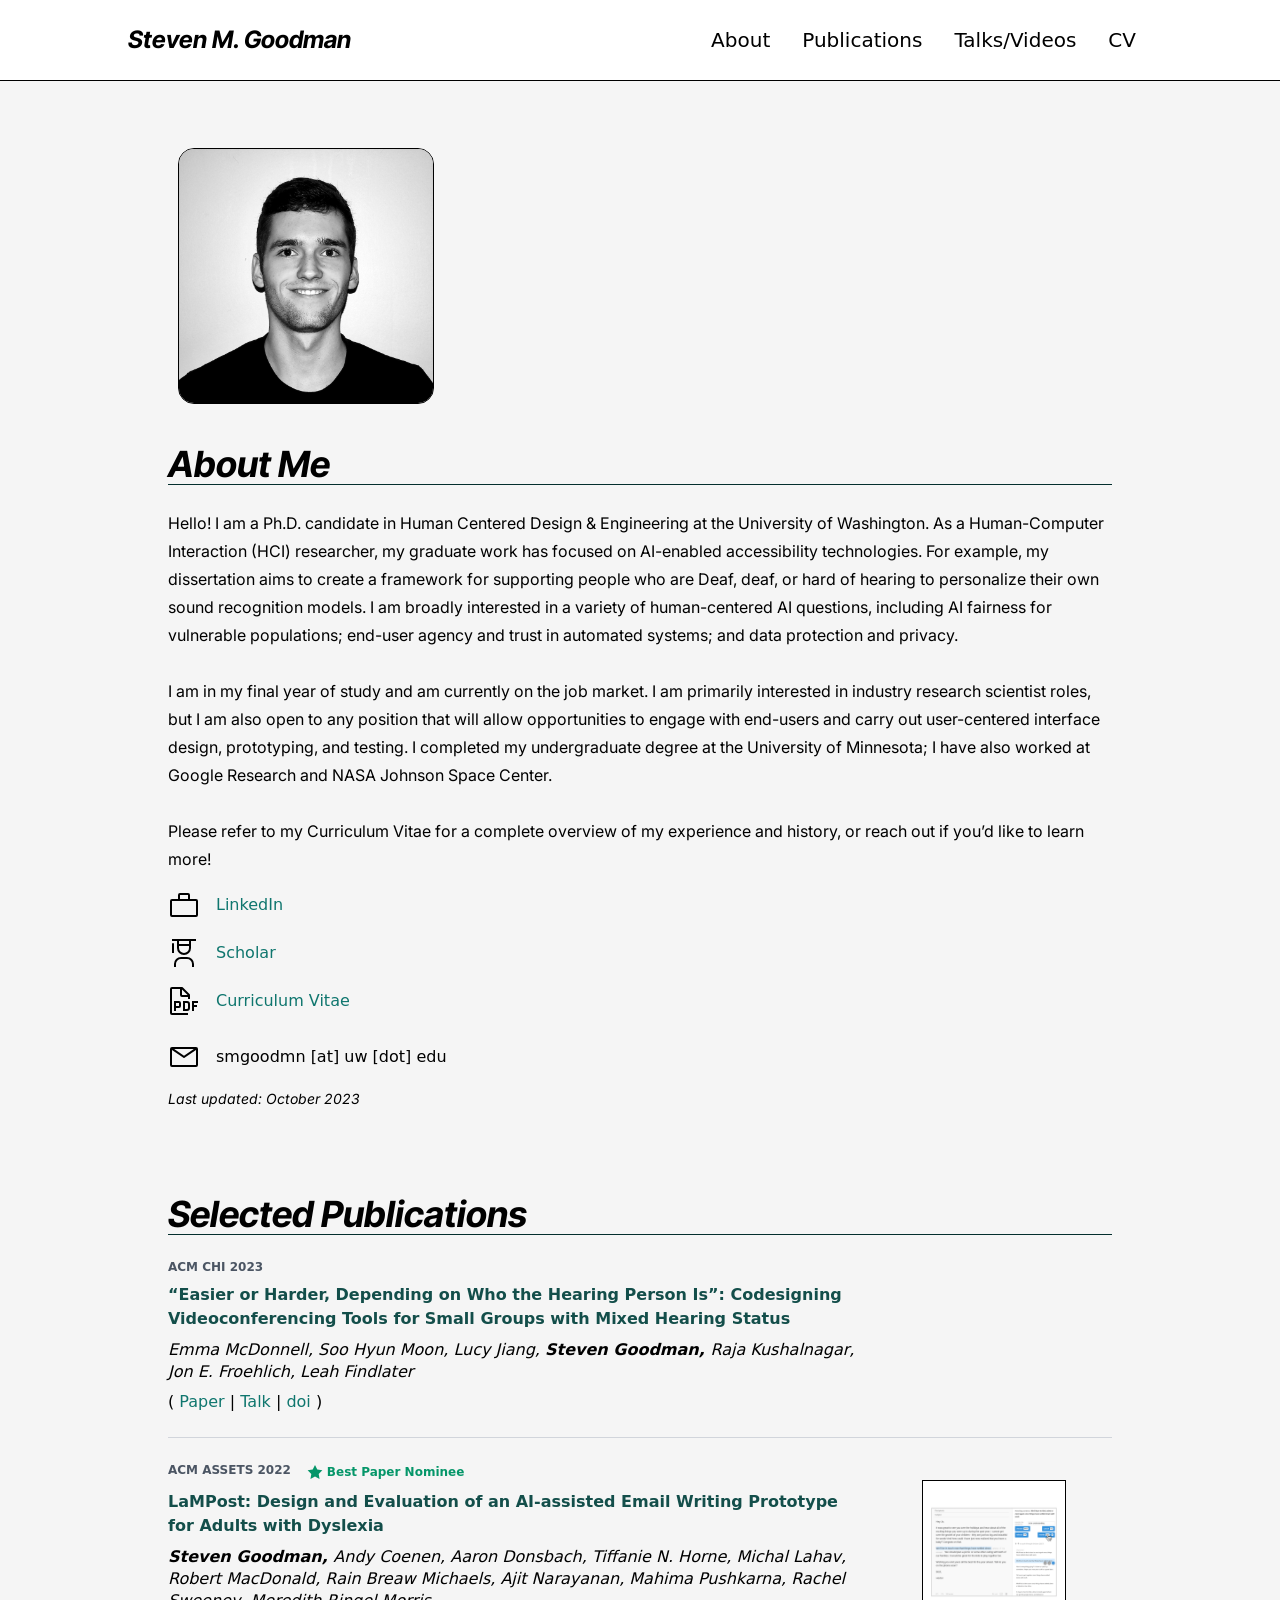
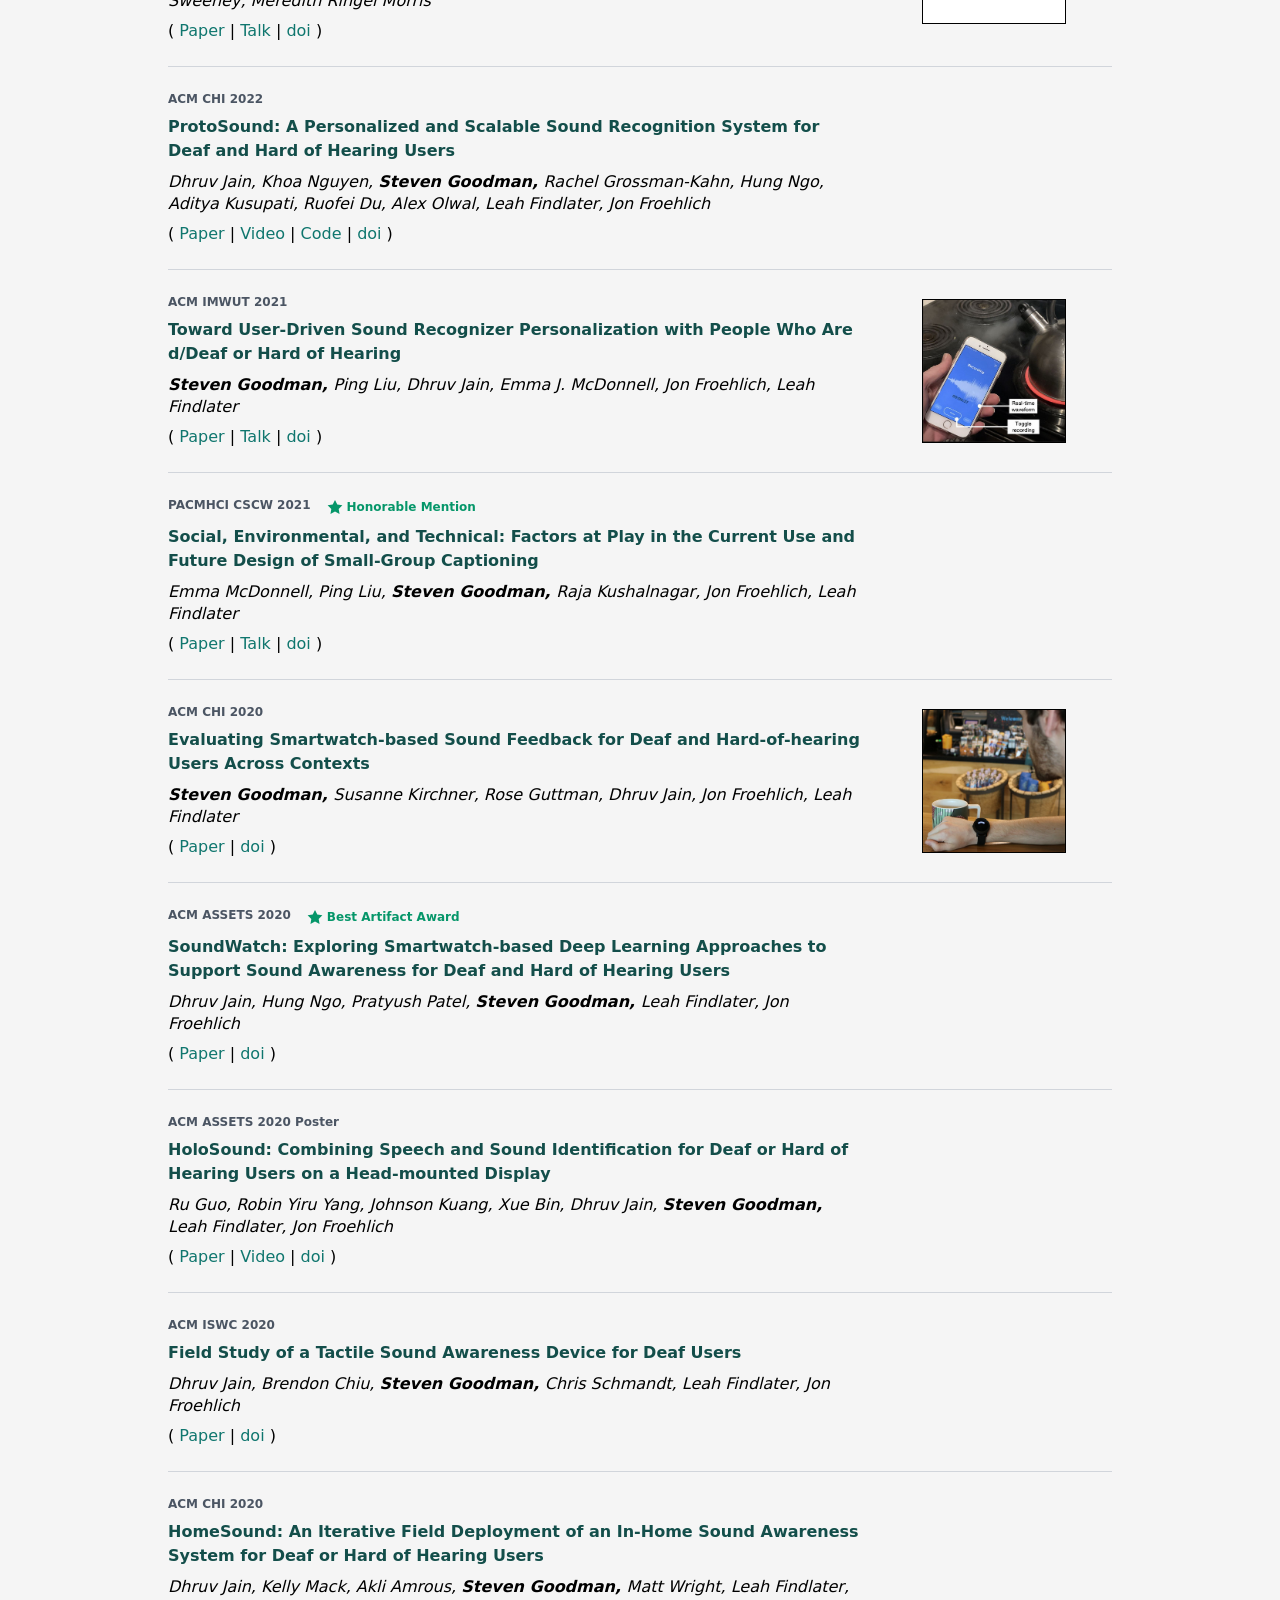
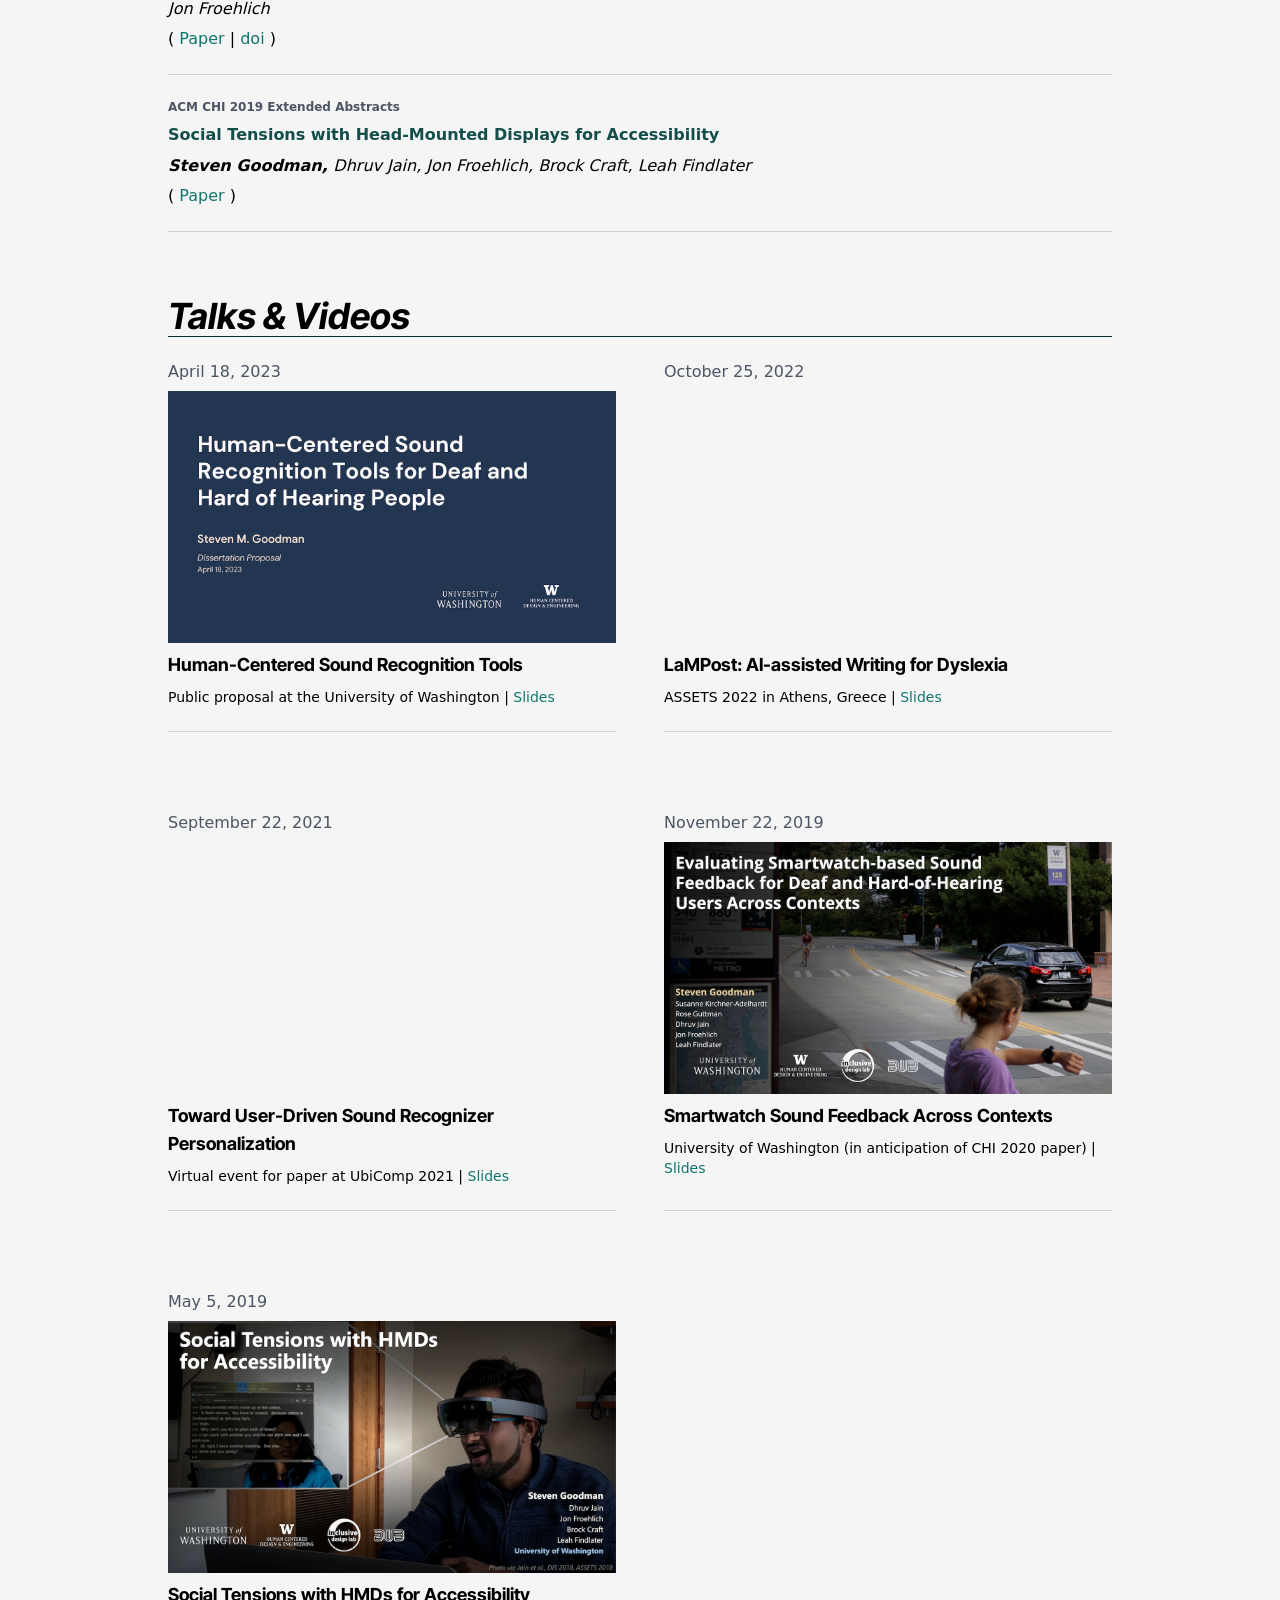
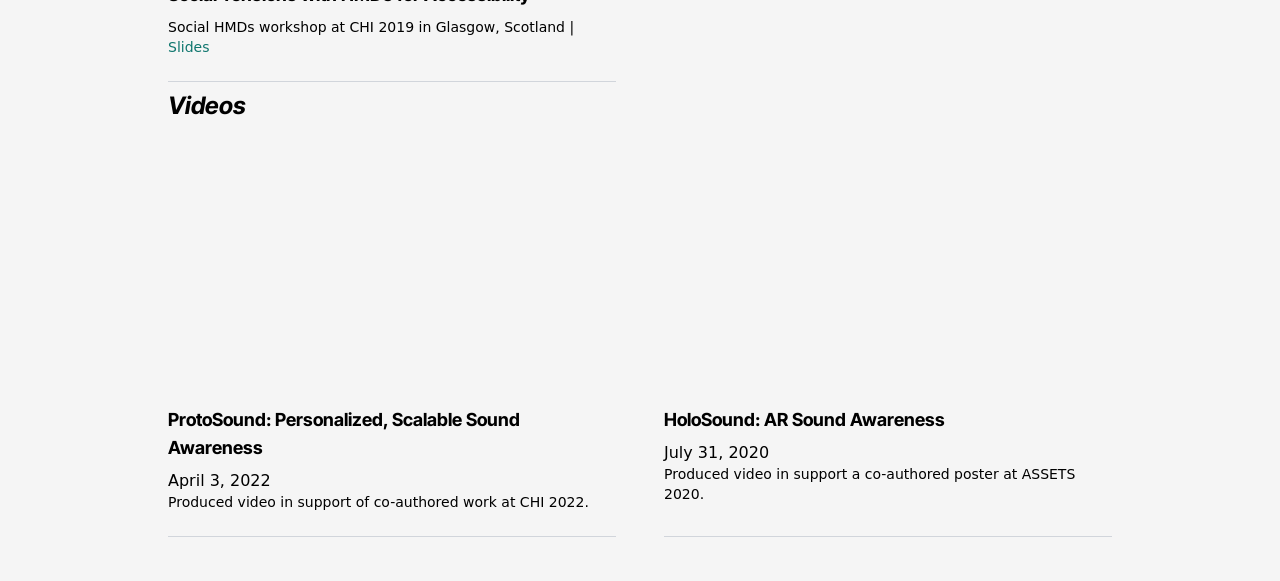
==== index.html @ eab94118 "0.0.2 commit" ====
<!doctype html>
<html lang="en">
  <head>
    <title>Steven M. Goodman</title>
    <meta charset="utf-8" />
    <link rel="preconnect" href="https://fonts.googleapis.com" />
    <link rel="preconnect" href="https://fonts.gstatic.com" crossorigin />
    <link
      href="https://fonts.googleapis.com/css2?family=Inter+Tight:ital,wght@0,100;0,200;0,300;0,400;0,600;1,700&family=Inter:wght@300&display=swap"
      rel="stylesheet"
    />
    <meta name="viewport" content="width=device-width" />
    
		<link href="./app/immutable/assets/0.4d28cd29.css" rel="stylesheet">
		<link href="./app/immutable/assets/2.76ee0662.css" rel="stylesheet">
		<link rel="modulepreload" href="./app/immutable/entry/start.6d16b9b7.js">
		<link rel="modulepreload" href="./app/immutable/chunks/scheduler.ba4dd0f0.js">
		<link rel="modulepreload" href="./app/immutable/chunks/singletons.657dc746.js">
		<link rel="modulepreload" href="./app/immutable/entry/app.3ace914f.js">
		<link rel="modulepreload" href="./app/immutable/chunks/index.539872ee.js">
		<link rel="modulepreload" href="./app/immutable/nodes/0.671c65fb.js">
		<link rel="modulepreload" href="./app/immutable/nodes/2.25f4b063.js">
  </head>
  <body data-sveltekit-preload-data="hover">
    <div style="display: contents">  <div class="_main-container"><header><nav class="bg-white fixed w-full z-20 top-0 left-0 border-b border-black"><ul class="navigation w-[90vw] max-w-5xl flex flex-wrap justify-between items-center relative mx-auto py-6"><a class="logo" href="#top" data-svelte-h="svelte-63tnej"><h1 class="font-bold text-2xl text-black">Steven M. Goodman</h1></a> <input type="checkbox" id="check"> <span class="menu flex [&>li]:px-4 [&>li>a]:text-center [&>li>a]:relative [&>li>a]:transition [&>li>a]:duration-200 [&>li>a]:ease-in-out [&>li>a]:font-medium svelte-14o8w2q"><li class="svelte-14o8w2q" data-svelte-h="svelte-1bl46fw"><a href="#about_header" class="svelte-14o8w2q">About</a></li> <li class="svelte-14o8w2q" data-svelte-h="svelte-1bw5nsu"><a href="#publications_header" class="svelte-14o8w2q">Publications</a></li> <li class="svelte-14o8w2q" data-svelte-h="svelte-s4ckv7"><a href="#talks_header" class="svelte-14o8w2q">Talks/Videos</a></li> <li class="svelte-14o8w2q" data-svelte-h="svelte-leiyyv"><a href="Steven-Goodman_CV.pdf" class="svelte-14o8w2q">CV</a></li> <label for="check" class="close-menu"><svg xmlns="http://www.w3.org/2000/svg" viewBox="0 0 32 32" fill="currentColor" preserveAspectRatio="xMidYMid meet" width="32" height="32" aria-hidden class="text-black"><path d="M17.4141 16L26 7.4141 24.5859 6 16 14.5859 7.4143 6 6 7.4141 14.5859 16 6 24.5859 7.4143 26 16 17.4141 24.5859 26 26 24.5859 17.4141 16z"></path></svg></label></span> <label for="check" class="open-menu"><div class="p-2"><svg xmlns="http://www.w3.org/2000/svg" viewBox="0 0 32 32" fill="currentColor" preserveAspectRatio="xMidYMid meet" width="32" height="32" aria-hidden><path d="M4 6H28V8H4zM4 24H28V26H4zM4 12H28V14H4zM4 18H28V20H4z"></path></svg></div></label></ul></nav></header> <main class="mx-auto" id="top"><section class="svelte-14o8w2q"><div class="max-w-xs px-2.5 lg:max-w-none" data-svelte-h="svelte-12zh2eu"><img src="images/SG_headshot.jpeg" loading="lazy" decoding="async" style="color: transparent;" alt="Steven Goodman, a white man with short brown hair and a slight beard is visible from the shoulders up standing in front of a solid white background and wearing a dark shirt. He is looking directly at the camera and smiling. The photo is in black and white." class="me_picture"></div> <h2 id="about_header" data-svelte-h="svelte-1e4d2as">About Me</h2> <div class="mt-6 space-y-7" data-svelte-h="svelte-1xyj6et"><p>Hello! I am a Ph.D. candidate in Human Centered Design &amp; Engineering at the University of
    Washington. As a Human-Computer Interaction (HCI) researcher, my graduate work has focused on
    AI-enabled accessibility technologies. For example, my dissertation aims to create a framework
    for supporting people who are Deaf, deaf, or hard of hearing to personalize their own sound
    recognition models. I am broadly interested in a variety of human-centered AI questions,
    including AI fairness for vulnerable populations; end-user agency and trust in automated
    systems; and data protection and privacy.</p> <p>I am in my final year of study and am currently on the job market. I am primarily interested in
    industry research scientist roles, but I am also open to any position that will allow
    opportunities to engage with end-users and carry out user-centered interface design,
    prototyping, and testing. I completed my undergraduate degree at the University of Minnesota; I
    have also worked at Google Research and NASA Johnson Space Center.</p> <p>Please refer to my Curriculum Vitae for a complete overview of my experience and history, or
    reach out if you’d like to learn more!</p></div> <div><div class="info_links svelte-14o8w2q"><span class="icon"><svg xmlns="http://www.w3.org/2000/svg" viewBox="0 0 32 32" fill="currentColor" preserveAspectRatio="xMidYMid meet" width="32" height="32" aria-hidden><path d="M28,10H22V6a2,2,0,0,0-2-2H12a2,2,0,0,0-2,2v4H4a2,2,0,0,0-2,2V26a2,2,0,0,0,2,2H28a2,2,0,0,0,2-2V12A2,2,0,0,0,28,10ZM12,6h8v4H12ZM4,26V12H28V26Z"></path></svg></span> <a href="https://www.linkedin.com/in/steven-m-goodman" class="svelte-14o8w2q" data-svelte-h="svelte-1gxp8ci">LinkedIn</a></div> <div class="info_links svelte-14o8w2q"><span class="icon"><svg xmlns="http://www.w3.org/2000/svg" viewBox="0 0 32 32" fill="currentColor" preserveAspectRatio="xMidYMid meet" width="32" height="32" aria-hidden><path d="M26 30H24V27a5.0059 5.0059 0 00-5-5H13a5.0059 5.0059 0 00-5 5v3H6V27a7.0082 7.0082 0 017-7h6a7.0082 7.0082 0 017 7zM5 6A1 1 0 004 7v9H6V7A1 1 0 005 6z"></path><path d="M4,2V4H9v7a7,7,0,0,0,14,0V4h5V2Zm7,2H21V7H11Zm5,12a5,5,0,0,1-5-5V9H21v2A5,5,0,0,1,16,16Z"></path></svg></span> <a href="https://scholar.google.com/citations?user=03HVZhQAAAAJ&amp;hl=en" class="svelte-14o8w2q" data-svelte-h="svelte-yzdeos">Scholar</a></div> <div class="info_links svelte-14o8w2q"><span class="icon"><svg xmlns="http://www.w3.org/2000/svg" viewBox="0 0 32 32" fill="currentColor" preserveAspectRatio="xMidYMid meet" width="32" height="32" aria-hidden><path d="M30 18L30 16 24 16 24 26 26 26 26 22 29 22 29 20 26 20 26 18 30 18zM19 26H15V16h4a3.0033 3.0033 0 013 3v4A3.0033 3.0033 0 0119 26zm-2-2h2a1.0011 1.0011 0 001-1V19a1.0011 1.0011 0 00-1-1H17zM11 16H6V26H8V23h3a2.0027 2.0027 0 002-2V18A2.0023 2.0023 0 0011 16zM8 21V18h3l.001 3z"></path><path d="M22,14V10a.9092.9092,0,0,0-.3-.7l-7-7A.9087.9087,0,0,0,14,2H4A2.0059,2.0059,0,0,0,2,4V28a2,2,0,0,0,2,2H20V28H4V4h8v6a2.0059,2.0059,0,0,0,2,2h6v2Zm-8-4V4.4L19.6,10Z"></path></svg></span> <a href="Steven-Goodman_CV.pdf" class="svelte-14o8w2q" data-svelte-h="svelte-1br5pfj">Curriculum Vitae</a></div> <div class="info_links svelte-14o8w2q" id="email_link"><span class="icon"><svg xmlns="http://www.w3.org/2000/svg" viewBox="0 0 32 32" fill="currentColor" preserveAspectRatio="xMidYMid meet" width="32" height="32" aria-hidden><path d="M28,6H4A2,2,0,0,0,2,8V24a2,2,0,0,0,2,2H28a2,2,0,0,0,2-2V8A2,2,0,0,0,28,6ZM25.8,8,16,14.78,6.2,8ZM4,24V8.91l11.43,7.91a1,1,0,0,0,1.14,0L28,8.91V24Z"></path></svg></span> smgoodmn [at] uw [dot] edu</div></div> <p class="text-xs md:text-sm pt-4"><i>Last updated: October 2023</i></p></section> <section class="svelte-14o8w2q"><h2 id="publications_header" data-svelte-h="svelte-ai5cix">Selected Publications</h2> <ul id="main_pubs_list" class="svelte-1v0ir44"><li class="svelte-1v0ir44"><div class="pub_item svelte-1v0ir44"><div class="my-auto"><div class="pub_venue_name svelte-1v0ir44">ACM CHI 2023 </div> <div><a href="papers/McDonnell_CHI2023_Easier-or-Harder.pdf"><div class="pub_title svelte-1v0ir44">“Easier or Harder, Depending on Who the Hearing Person Is”: Codesigning Videoconferencing Tools for Small Groups with Mixed Hearing Status</div></a> <div class="pub_author_list svelte-1v0ir44">Emma McDonnell, Soo Hyun Moon, Lucy Jiang, <strong>Steven Goodman, </strong>Raja Kushalnagar, Jon E. Froehlich, Leah Findlater</div> <div class="pub_links_container svelte-1v0ir44">(
              <a href="papers/McDonnell_CHI2023_Easier-or-Harder.pdf" class="svelte-1v0ir44">Paper</a> | <a href="https://youtu.be/pOpsIms3DTA" class="svelte-1v0ir44">Talk</a> | <a href="https://doi.org/10.1145/3544548.3580809" class="svelte-1v0ir44">doi</a>
              )</div> </div></div> <div class="pub_img_container svelte-1v0ir44"> </div></div> </li><li class="svelte-1v0ir44"><div class="pub_item svelte-1v0ir44"><div class="my-auto"><div class="pub_venue_name svelte-1v0ir44">ACM ASSETS 2022 <span class="pub_award svelte-1v0ir44"><svg xmlns="http://www.w3.org/2000/svg" viewBox="0 0 32 32" fill="currentColor" preserveAspectRatio="xMidYMid meet" width="20" height="20" aria-hidden class="pr-1"><path d="M16,2l-4.55,9.22L1.28,12.69l7.36,7.18L6.9,30,16,25.22,25.1,30,23.36,19.87l7.36-7.17L20.55,11.22Z"></path></svg>Best Paper Nominee</span></div> <div><a href="papers/Goodman_ASSETS2022_LaMPost.pdf"><div class="pub_title svelte-1v0ir44">LaMPost: Design and Evaluation of an AI-assisted Email Writing Prototype for Adults with Dyslexia</div></a> <div class="pub_author_list svelte-1v0ir44"><strong>Steven Goodman, </strong>Andy Coenen, Aaron Donsbach, Tiffanie N. Horne, Michal Lahav, Robert MacDonald, Rain Breaw Michaels, Ajit Narayanan, Mahima Pushkarna, Rachel Sweeney, Meredith Ringel Morris</div> <div class="pub_links_container svelte-1v0ir44">(
              <a href="papers/Goodman_ASSETS2022_LaMPost.pdf" class="svelte-1v0ir44">Paper</a> | <a href="https://youtu.be/1JYUCcRcRg8" class="svelte-1v0ir44">Talk</a> | <a href="https://doi.org/10.1145/3517428.3544819" class="svelte-1v0ir44">doi</a>
              )</div> </div></div> <div class="pub_img_container svelte-1v0ir44"><img class="pub_image svelte-1v0ir44" src="images/2022_LaMPost_square.png" alt="Part of Figure 5 in the paper, showing the user interface of an email composition tool and the 'Rewrite My Selection' feature described in this work. Copied here for decorative purposes."> </div></div> </li><li class="svelte-1v0ir44"><div class="pub_item svelte-1v0ir44"><div class="my-auto"><div class="pub_venue_name svelte-1v0ir44">ACM CHI 2022 </div> <div><a href="papers/Jain_CHI2022_Protosound.pdf"><div class="pub_title svelte-1v0ir44">ProtoSound: A Personalized and Scalable Sound Recognition System for Deaf and Hard of Hearing Users</div></a> <div class="pub_author_list svelte-1v0ir44">Dhruv Jain, Khoa Nguyen, <strong>Steven Goodman, </strong>Rachel Grossman-Kahn, Hung Ngo, Aditya Kusupati, Ruofei Du, Alex Olwal, Leah Findlater, Jon Froehlich</div> <div class="pub_links_container svelte-1v0ir44">(
              <a href="papers/Jain_CHI2022_Protosound.pdf" class="svelte-1v0ir44">Paper</a> | <a href="https://www.youtube.com/watch?v=bDE95hKiLqw" class="svelte-1v0ir44">Video</a> | <a href="https://github.com/makeabilitylab/ProtoSound" class="svelte-1v0ir44">Code</a> | <a href="https://doi.org/10.1145/3491102.3502020" class="svelte-1v0ir44">doi</a>
              )</div> </div></div> <div class="pub_img_container svelte-1v0ir44"> </div></div> </li><li class="svelte-1v0ir44"><div class="pub_item svelte-1v0ir44"><div class="my-auto"><div class="pub_venue_name svelte-1v0ir44">ACM IMWUT 2021 </div> <div><a href="papers/Goodman_IMWUT2021_TowardUserDriven.pdf"><div class="pub_title svelte-1v0ir44">Toward User-Driven Sound Recognizer Personalization with People Who Are d/Deaf or Hard of Hearing</div></a> <div class="pub_author_list svelte-1v0ir44"><strong>Steven Goodman, </strong>Ping Liu, Dhruv Jain, Emma J. McDonnell, Jon Froehlich, Leah Findlater</div> <div class="pub_links_container svelte-1v0ir44">(
              <a href="papers/Goodman_IMWUT2021_TowardUserDriven.pdf" class="svelte-1v0ir44">Paper</a> | <a href="https://www.youtube.com/watch?v=GWNzKHhOvGE" class="svelte-1v0ir44">Talk</a> | <a href="https://doi.org/10.1145/3463501" class="svelte-1v0ir44">doi</a>
              )</div> </div></div> <div class="pub_img_container svelte-1v0ir44"><img class="pub_image svelte-1v0ir44" src="images/2021_TMSR_square.jpg" alt="Image from Figure 2 of the paper, showing a participant recording a kettle boiling sound on a smartphone recording app. Copied here for decorative purposes."> </div></div> </li><li class="svelte-1v0ir44"><div class="pub_item svelte-1v0ir44"><div class="my-auto"><div class="pub_venue_name svelte-1v0ir44">PACMHCI CSCW 2021 <span class="pub_award svelte-1v0ir44"><svg xmlns="http://www.w3.org/2000/svg" viewBox="0 0 32 32" fill="currentColor" preserveAspectRatio="xMidYMid meet" width="20" height="20" aria-hidden class="pr-1"><path d="M16,2l-4.55,9.22L1.28,12.69l7.36,7.18L6.9,30,16,25.22,25.1,30,23.36,19.87l7.36-7.17L20.55,11.22Z"></path></svg>Honorable Mention</span></div> <div><a href="papers/McDonnell_CSCWPACMHCI2021_SocialEnvironmentalTechnical.pdf"><div class="pub_title svelte-1v0ir44">Social, Environmental, and Technical: Factors at Play in the Current Use and Future Design of Small-Group Captioning</div></a> <div class="pub_author_list svelte-1v0ir44">Emma McDonnell, Ping Liu, <strong>Steven Goodman, </strong>Raja Kushalnagar, Jon Froehlich, Leah Findlater</div> <div class="pub_links_container svelte-1v0ir44">(
              <a href="papers/McDonnell_CSCWPACMHCI2021_SocialEnvironmentalTechnical.pdf" class="svelte-1v0ir44">Paper</a> | <a href="https://youtu.be/1TC8sfPQxxQ" class="svelte-1v0ir44">Talk</a> | <a href="https://doi.org/10.1145/3479578" class="svelte-1v0ir44">doi</a>
              )</div> </div></div> <div class="pub_img_container svelte-1v0ir44"> </div></div> </li><li class="svelte-1v0ir44"><div class="pub_item svelte-1v0ir44"><div class="my-auto"><div class="pub_venue_name svelte-1v0ir44">ACM CHI 2020 </div> <div><a href="papers/Goodman_CHI2020_EvaluatingSmartwatchAcrossContexts.pdf"><div class="pub_title svelte-1v0ir44">Evaluating Smartwatch-based Sound Feedback for Deaf and Hard-of-hearing Users Across Contexts</div></a> <div class="pub_author_list svelte-1v0ir44"><strong>Steven Goodman, </strong>Susanne Kirchner, Rose Guttman, Dhruv Jain, Jon Froehlich, Leah Findlater</div> <div class="pub_links_container svelte-1v0ir44">(
              <a href="papers/Goodman_CHI2020_EvaluatingSmartwatchAcrossContexts.pdf" class="svelte-1v0ir44">Paper</a> | <a href="https://doi.org/10.1145/3313831.3376406" class="svelte-1v0ir44">doi</a>
              )</div> </div></div> <div class="pub_img_container svelte-1v0ir44"><img class="pub_image svelte-1v0ir44" src="images/2020_Smartwatches_square.jpg" alt="A person sitting in a coffee shop looking at a smartwatch, which displays the direction of a sound occurring in their vicinity. Copied here for decorative purposes."> </div></div> </li><li class="svelte-1v0ir44"><div class="pub_item svelte-1v0ir44"><div class="my-auto"><div class="pub_venue_name svelte-1v0ir44">ACM ASSETS 2020 <span class="pub_award svelte-1v0ir44"><svg xmlns="http://www.w3.org/2000/svg" viewBox="0 0 32 32" fill="currentColor" preserveAspectRatio="xMidYMid meet" width="20" height="20" aria-hidden class="pr-1"><path d="M16,2l-4.55,9.22L1.28,12.69l7.36,7.18L6.9,30,16,25.22,25.1,30,23.36,19.87l7.36-7.17L20.55,11.22Z"></path></svg>Best Artifact Award</span></div> <div><a href="papers/Jain_ASSETS2020_Soundwatch.pdf"><div class="pub_title svelte-1v0ir44">SoundWatch: Exploring Smartwatch-based Deep Learning Approaches to Support Sound Awareness for Deaf and Hard of Hearing Users</div></a> <div class="pub_author_list svelte-1v0ir44">Dhruv Jain, Hung Ngo, Pratyush Patel, <strong>Steven Goodman, </strong>Leah Findlater, Jon Froehlich</div> <div class="pub_links_container svelte-1v0ir44">(
              <a href="papers/Jain_ASSETS2020_Soundwatch.pdf" class="svelte-1v0ir44">Paper</a> | <a href="https://doi.org/10.1145/3373625.3416991" class="svelte-1v0ir44">doi</a>
              )</div> </div></div> <div class="pub_img_container svelte-1v0ir44"> </div></div> </li><li class="svelte-1v0ir44"><div class="pub_item svelte-1v0ir44"><div class="my-auto"><div class="pub_venue_name svelte-1v0ir44">ACM ASSETS 2020 Poster </div> <div><a href="papers/Guo_POSTERASSETS2020_Holosound.pdf"><div class="pub_title svelte-1v0ir44">HoloSound: Combining Speech and Sound Identification for Deaf or Hard of Hearing Users on a Head-mounted Display</div></a> <div class="pub_author_list svelte-1v0ir44">Ru Guo, Robin Yiru Yang, Johnson Kuang, Xue Bin, Dhruv Jain, <strong>Steven Goodman, </strong>Leah Findlater, Jon Froehlich</div> <div class="pub_links_container svelte-1v0ir44">(
              <a href="papers/Guo_POSTERASSETS2020_Holosound.pdf" class="svelte-1v0ir44">Paper</a> | <a href="https://www.youtube.com/watch?v=-F9yL-XM02o" class="svelte-1v0ir44">Video</a> | <a href="https://doi.org/10.1145/3373625.3418031" class="svelte-1v0ir44">doi</a>
              )</div> </div></div> <div class="pub_img_container svelte-1v0ir44"> </div></div> </li><li class="svelte-1v0ir44"><div class="pub_item svelte-1v0ir44"><div class="my-auto"><div class="pub_venue_name svelte-1v0ir44">ACM ISWC 2020 </div> <div><a href="papers/Jain_ISWC2020_FieldStudyOfATactile.pdf"><div class="pub_title svelte-1v0ir44">Field Study of a Tactile Sound Awareness Device for Deaf Users</div></a> <div class="pub_author_list svelte-1v0ir44">Dhruv Jain, Brendon Chiu, <strong>Steven Goodman, </strong>Chris Schmandt, Leah Findlater, Jon Froehlich</div> <div class="pub_links_container svelte-1v0ir44">(
              <a href="papers/Jain_ISWC2020_FieldStudyOfATactile.pdf" class="svelte-1v0ir44">Paper</a> | <a href="https://doi.org/10.1145/3410531.3414291" class="svelte-1v0ir44">doi</a>
              )</div> </div></div> <div class="pub_img_container svelte-1v0ir44"> </div></div> </li><li class="svelte-1v0ir44"><div class="pub_item svelte-1v0ir44"><div class="my-auto"><div class="pub_venue_name svelte-1v0ir44">ACM CHI 2020 </div> <div><a href="papers/Jain_CHI2020_Homesound.pdf"><div class="pub_title svelte-1v0ir44">HomeSound: An Iterative Field Deployment of an In-Home Sound Awareness System for Deaf or Hard of Hearing Users</div></a> <div class="pub_author_list svelte-1v0ir44">Dhruv Jain, Kelly Mack, Akli Amrous, <strong>Steven Goodman, </strong>Matt Wright, Leah Findlater, Jon Froehlich</div> <div class="pub_links_container svelte-1v0ir44">(
              <a href="papers/Jain_CHI2020_Homesound.pdf" class="svelte-1v0ir44">Paper</a> | <a href="https://doi.org/10.1145/3313831.3376758" class="svelte-1v0ir44">doi</a>
              )</div> </div></div> <div class="pub_img_container svelte-1v0ir44"> </div></div> </li><li class="svelte-1v0ir44"><div class="pub_item svelte-1v0ir44"><div class="my-auto"><div class="pub_venue_name svelte-1v0ir44">ACM CHI 2019 Extended Abstracts </div> <div><a href="papers/Goodman_CHI2019EA_SocialHMD.pdf"><div class="pub_title svelte-1v0ir44">Social Tensions with Head-Mounted Displays for Accessibility</div></a> <div class="pub_author_list svelte-1v0ir44"><strong>Steven Goodman, </strong>Dhruv Jain, Jon Froehlich, Brock Craft, Leah Findlater</div> <div class="pub_links_container svelte-1v0ir44">(
              <a href="papers/Goodman_CHI2019EA_SocialHMD.pdf" class="svelte-1v0ir44">Paper</a>
              )</div> </div></div> <div class="pub_img_container svelte-1v0ir44"> </div></div> </li> </ul></section> <section class="svelte-14o8w2q"><h2 id="talks_header" data-svelte-h="svelte-dq7294">Talks &amp; Videos</h2> <ul id="talks_list" class="svelte-jcq3mh"><li class="svelte-jcq3mh"><div class="talk_date svelte-jcq3mh">April 18, 2023</div> <div><a href="slides/UW-2023_Dissertation-Proposal_slides.pdf"><img src="images/UW2023_Proposal_slide-preview.png" alt="First slide of the talk with white text on a blue background. The title reads: Human-Centered Sound Recognition Tools for Deaf and Hard of Hearing People."> </a></div> <h4 class="svelte-jcq3mh">Human-Centered Sound Recognition Tools</h4> <div class="talk_note svelte-jcq3mh">Public proposal at the University of Washington  | <a href="slides/UW-2023_Dissertation-Proposal_slides.pdf">Slides</a></div> </li><li class="svelte-jcq3mh"><div class="talk_date svelte-jcq3mh">October 25, 2022</div> <div><div class="aspect-w-16 aspect-h-9"><iframe title="Youtube video for LaMPost: AI-assisted Writing for Dyslexia" src="https://www.youtube.com/embed/1JYUCcRcRg8?rel=0&amp;cc_load_policy=1&amp;iv_load_policy=3&amp;color=white" frameborder="0" allow="accelerometer; autoplay; clipboard-write; encrypted-media; gyroscope; picture-in-picture" allowfullscreen></iframe> </div></div> <h4 class="svelte-jcq3mh">LaMPost: AI-assisted Writing for Dyslexia</h4> <div class="talk_note svelte-jcq3mh">ASSETS 2022 in Athens, Greece  | <a href="slides/ASSETS-2022_LaMPost_slides.pdf">Slides</a></div> </li><li class="svelte-jcq3mh"><div class="talk_date svelte-jcq3mh">September 22, 2021</div> <div><div class="aspect-w-16 aspect-h-9"><iframe title="Youtube video for Toward User-Driven Sound Recognizer Personalization" src="https://www.youtube.com/embed/v5qvlZD6aKE?rel=0&amp;cc_load_policy=1&amp;iv_load_policy=3&amp;color=white" frameborder="0" allow="accelerometer; autoplay; clipboard-write; encrypted-media; gyroscope; picture-in-picture" allowfullscreen></iframe> </div></div> <h4 class="svelte-jcq3mh">Toward User-Driven Sound Recognizer Personalization</h4> <div class="talk_note svelte-jcq3mh">Virtual event for paper at UbiComp 2021  | <a href="slides/IMWUT-2021_TMSR_slides.pdf">Slides</a></div> </li><li class="svelte-jcq3mh"><div class="talk_date svelte-jcq3mh">November 22, 2019</div> <div><a href="slides/CHI-2020_Smartwatches_slides.pdf"><img src="images/CHI2020_Smartwatches_slide-preview.png" alt="First slide of the talk with an image of an individual standing at a crosswalk and looking at a smartwatch on their wrist. In the background, a car drives past while a bicyclist approaches. The title reads: Evaluating Smartwatch-based Sound Feedback for Deaf and Hard-of-Hearing Users Across Contexts."> </a></div> <h4 class="svelte-jcq3mh">Smartwatch Sound Feedback Across Contexts</h4> <div class="talk_note svelte-jcq3mh">University of Washington (in anticipation of CHI 2020 paper)  | <a href="slides/CHI-2020_Smartwatches_slides.pdf">Slides</a></div> </li><li class="svelte-jcq3mh"><div class="talk_date svelte-jcq3mh">May 5, 2019</div> <div><a href="slides/CHI-SHMD-2019_SocialHMD_slides.pdf"><img src="images/CHI2019EA_SocialHMD_slide-preview.png" alt="First slide of the talk with an image of a two individuals talking. One is wearing a head-mounted display that is projecting simulated captions beneath the other person. The title reads: Social Tensions with HMDs for Accessibility."> </a></div> <h4 class="svelte-jcq3mh">Social Tensions with HMDs for Accessibility</h4> <div class="talk_note svelte-jcq3mh">Social HMDs workshop at CHI 2019 in Glasgow, Scotland  | <a href="slides/CHI-SHMD-2019_SocialHMD_slides.pdf">Slides</a></div> </li></ul> <h3 data-svelte-h="svelte-151j2ls">Videos</h3> <ul id="videos_list" class="svelte-jcq3mh"><li class="svelte-jcq3mh"><div class="aspect-w-16 aspect-h-9"><iframe title="Youtube video for ProtoSound: Personalized, Scalable Sound Awareness" src="https://www.youtube.com/embed/bDE95hKiLqw?rel=0&amp;cc_load_policy=1&amp;iv_load_policy=3&amp;color=white" frameborder="0" allow="accelerometer; autoplay; clipboard-write; encrypted-media; gyroscope; picture-in-picture" allowfullscreen></iframe></div> <h4 class="svelte-jcq3mh">ProtoSound: Personalized, Scalable Sound Awareness</h4> <div>April 3, 2022</div> <div class="video_note svelte-jcq3mh">Produced video in support of co-authored work at CHI 2022.</div> </li><li class="svelte-jcq3mh"><div class="aspect-w-16 aspect-h-9"><iframe title="Youtube video for HoloSound: AR Sound Awareness" src="https://www.youtube.com/embed/-F9yL-XM02o?rel=0&amp;cc_load_policy=1&amp;iv_load_policy=3&amp;color=white" frameborder="0" allow="accelerometer; autoplay; clipboard-write; encrypted-media; gyroscope; picture-in-picture" allowfullscreen></iframe></div> <h4 class="svelte-jcq3mh">HoloSound: AR Sound Awareness</h4> <div>July 31, 2020</div> <div class="video_note svelte-jcq3mh">Produced video in support a co-authored poster at ASSETS 2020.</div> </li> </ul></section></main> <footer data-svelte-h="svelte-dfhj06"><div class="foot_div"></div></footer> </div> 
			
			<script>
				{
					__sveltekit_18n7uuo = {
						base: new URL(".", location).pathname.slice(0, -1),
						env: {}
					};

					const element = document.currentScript.parentElement;

					const data = [null,null];

					Promise.all([
						import("./app/immutable/entry/start.6d16b9b7.js"),
						import("./app/immutable/entry/app.3ace914f.js")
					]).then(([kit, app]) => {
						kit.start(app, element, {
							node_ids: [0, 2],
							data,
							form: null,
							error: null
						});
					});
				}
			</script>
		</div>
  </body>
</html>
---- app/immutable/assets/0.4d28cd29.css ----
*,:before,:after{box-sizing:border-box;border-width:0;border-style:solid;border-color:#e5e7eb}:before,:after{--tw-content: ""}html{line-height:1.5;-webkit-text-size-adjust:100%;-moz-tab-size:4;-o-tab-size:4;tab-size:4;font-family:ui-sans-serif,system-ui,-apple-system,BlinkMacSystemFont,Segoe UI,Roboto,Helvetica Neue,Arial,Noto Sans,sans-serif,"Apple Color Emoji","Segoe UI Emoji",Segoe UI Symbol,"Noto Color Emoji";font-feature-settings:normal;font-variation-settings:normal}body{margin:0;line-height:inherit}hr{height:0;color:inherit;border-top-width:1px}abbr:where([title]){-webkit-text-decoration:underline dotted;text-decoration:underline dotted}h1,h2,h3,h4,h5,h6{font-size:inherit;font-weight:inherit}a{color:inherit;text-decoration:inherit}b,strong{font-weight:bolder}code,kbd,samp,pre{font-family:ui-monospace,SFMono-Regular,Menlo,Monaco,Consolas,Liberation Mono,Courier New,monospace;font-size:1em}small{font-size:80%}sub,sup{font-size:75%;line-height:0;position:relative;vertical-align:baseline}sub{bottom:-.25em}sup{top:-.5em}table{text-indent:0;border-color:inherit;border-collapse:collapse}button,input,optgroup,select,textarea{font-family:inherit;font-feature-settings:inherit;font-variation-settings:inherit;font-size:100%;font-weight:inherit;line-height:inherit;color:inherit;margin:0;padding:0}button,select{text-transform:none}button,[type=button],[type=reset],[type=submit]{-webkit-appearance:button;background-color:transparent;background-image:none}:-moz-focusring{outline:auto}:-moz-ui-invalid{box-shadow:none}progress{vertical-align:baseline}::-webkit-inner-spin-button,::-webkit-outer-spin-button{height:auto}[type=search]{-webkit-appearance:textfield;outline-offset:-2px}::-webkit-search-decoration{-webkit-appearance:none}::-webkit-file-upload-button{-webkit-appearance:button;font:inherit}summary{display:list-item}blockquote,dl,dd,h1,h2,h3,h4,h5,h6,hr,figure,p,pre{margin:0}fieldset{margin:0;padding:0}legend{padding:0}ol,ul,menu{list-style:none;margin:0;padding:0}dialog{padding:0}textarea{resize:vertical}input::-moz-placeholder,textarea::-moz-placeholder{opacity:1;color:#9ca3af}input::placeholder,textarea::placeholder{opacity:1;color:#9ca3af}button,[role=button]{cursor:pointer}:disabled{cursor:default}img,svg,video,canvas,audio,iframe,embed,object{display:block;vertical-align:middle}img,video{max-width:100%;height:auto}[hidden]{display:none}*,:before,:after{--tw-border-spacing-x: 0;--tw-border-spacing-y: 0;--tw-translate-x: 0;--tw-translate-y: 0;--tw-rotate: 0;--tw-skew-x: 0;--tw-skew-y: 0;--tw-scale-x: 1;--tw-scale-y: 1;--tw-pan-x: ;--tw-pan-y: ;--tw-pinch-zoom: ;--tw-scroll-snap-strictness: proximity;--tw-gradient-from-position: ;--tw-gradient-via-position: ;--tw-gradient-to-position: ;--tw-ordinal: ;--tw-slashed-zero: ;--tw-numeric-figure: ;--tw-numeric-spacing: ;--tw-numeric-fraction: ;--tw-ring-inset: ;--tw-ring-offset-width: 0px;--tw-ring-offset-color: #fff;--tw-ring-color: rgb(59 130 246 / .5);--tw-ring-offset-shadow: 0 0 #0000;--tw-ring-shadow: 0 0 #0000;--tw-shadow: 0 0 #0000;--tw-shadow-colored: 0 0 #0000;--tw-blur: ;--tw-brightness: ;--tw-contrast: ;--tw-grayscale: ;--tw-hue-rotate: ;--tw-invert: ;--tw-saturate: ;--tw-sepia: ;--tw-drop-shadow: ;--tw-backdrop-blur: ;--tw-backdrop-brightness: ;--tw-backdrop-contrast: ;--tw-backdrop-grayscale: ;--tw-backdrop-hue-rotate: ;--tw-backdrop-invert: ;--tw-backdrop-opacity: ;--tw-backdrop-saturate: ;--tw-backdrop-sepia: }::backdrop{--tw-border-spacing-x: 0;--tw-border-spacing-y: 0;--tw-translate-x: 0;--tw-translate-y: 0;--tw-rotate: 0;--tw-skew-x: 0;--tw-skew-y: 0;--tw-scale-x: 1;--tw-scale-y: 1;--tw-pan-x: ;--tw-pan-y: ;--tw-pinch-zoom: ;--tw-scroll-snap-strictness: proximity;--tw-gradient-from-position: ;--tw-gradient-via-position: ;--tw-gradient-to-position: ;--tw-ordinal: ;--tw-slashed-zero: ;--tw-numeric-figure: ;--tw-numeric-spacing: ;--tw-numeric-fraction: ;--tw-ring-inset: ;--tw-ring-offset-width: 0px;--tw-ring-offset-color: #fff;--tw-ring-color: rgb(59 130 246 / .5);--tw-ring-offset-shadow: 0 0 #0000;--tw-ring-shadow: 0 0 #0000;--tw-shadow: 0 0 #0000;--tw-shadow-colored: 0 0 #0000;--tw-blur: ;--tw-brightness: ;--tw-contrast: ;--tw-grayscale: ;--tw-hue-rotate: ;--tw-invert: ;--tw-saturate: ;--tw-sepia: ;--tw-drop-shadow: ;--tw-backdrop-blur: ;--tw-backdrop-brightness: ;--tw-backdrop-contrast: ;--tw-backdrop-grayscale: ;--tw-backdrop-hue-rotate: ;--tw-backdrop-invert: ;--tw-backdrop-opacity: ;--tw-backdrop-saturate: ;--tw-backdrop-sepia: }.aspect-h-9{--tw-aspect-h: 9}.aspect-w-16{position:relative;padding-bottom:calc(var(--tw-aspect-h) / var(--tw-aspect-w) * 100%);--tw-aspect-w: 16}.aspect-w-16>*{position:absolute;height:100%;width:100%;top:0;right:0;bottom:0;left:0}.fixed{position:fixed}.relative{position:relative}.left-0{left:0}.top-0{top:0}.z-20{z-index:20}.mx-auto{margin-left:auto;margin-right:auto}.my-2{margin-top:.5rem;margin-bottom:.5rem}.my-auto{margin-top:auto;margin-bottom:auto}.mb-2{margin-bottom:.5rem}.mt-6{margin-top:1.5rem}.flex{display:flex}.grid{display:grid}.contents{display:contents}.h-48{height:12rem}.h-6{height:1.5rem}.w-6{width:1.5rem}.w-\[90vw\]{width:90vw}.w-full{width:100%}.max-w-5xl{max-width:64rem}.max-w-xs{max-width:20rem}.flex-shrink-0{flex-shrink:0}@keyframes spin{to{transform:rotate(360deg)}}.animate-spin{animation:spin 1s linear infinite}.grid-cols-1{grid-template-columns:repeat(1,minmax(0,1fr))}.flex-row{flex-direction:row}.flex-col{flex-direction:column}.flex-wrap{flex-wrap:wrap}.items-center{align-items:center}.justify-between{justify-content:space-between}.gap-6{gap:1.5rem}.space-y-7>:not([hidden])~:not([hidden]){--tw-space-y-reverse: 0;margin-top:calc(1.75rem * calc(1 - var(--tw-space-y-reverse)));margin-bottom:calc(1.75rem * var(--tw-space-y-reverse))}.rounded-full{border-radius:9999px}.border{border-width:1px}.border-2{border-width:2px}.border-x-0{border-left-width:0px;border-right-width:0px}.border-b{border-bottom-width:1px}.border-solid{border-style:solid}.border-black{--tw-border-opacity: 1;border-color:rgb(0 0 0 / var(--tw-border-opacity))}.border-gray-300{--tw-border-opacity: 1;border-color:rgb(209 213 219 / var(--tw-border-opacity))}.border-white{--tw-border-opacity: 1;border-color:rgb(255 255 255 / var(--tw-border-opacity))}.border-t-transparent{border-top-color:transparent}.bg-white{--tw-bg-opacity: 1;background-color:rgb(255 255 255 / var(--tw-bg-opacity))}.p-2{padding:.5rem}.px-2{padding-left:.5rem;padding-right:.5rem}.px-2\.5{padding-left:.625rem;padding-right:.625rem}.py-2{padding-top:.5rem;padding-bottom:.5rem}.py-4{padding-top:1rem;padding-bottom:1rem}.py-6{padding-top:1.5rem;padding-bottom:1.5rem}.pr-1{padding-right:.25rem}.pt-4{padding-top:1rem}.text-2xl{font-size:1.5rem;line-height:2rem}.text-lg{font-size:1.125rem;line-height:1.75rem}.text-sm{font-size:.875rem;line-height:1.25rem}.text-xl{font-size:1.25rem;line-height:1.75rem}.text-xs{font-size:.75rem;line-height:1rem}.font-bold{font-weight:700}.font-semibold{font-weight:600}.italic{font-style:italic}.text-black{--tw-text-opacity: 1;color:rgb(0 0 0 / var(--tw-text-opacity))}.text-emerald-600{--tw-text-opacity: 1;color:rgb(5 150 105 / var(--tw-text-opacity))}.text-gray-600{--tw-text-opacity: 1;color:rgb(75 85 99 / var(--tw-text-opacity))}.filter{filter:var(--tw-blur) var(--tw-brightness) var(--tw-contrast) var(--tw-grayscale) var(--tw-hue-rotate) var(--tw-invert) var(--tw-saturate) var(--tw-sepia) var(--tw-drop-shadow)}html,body{margin:0;padding:0;line-height:1.375}h1,h2,h3,h4,h5,h6{margin:0;padding:0;font-family:Inter Tight,Helvetica,Arial,sans-serif;font-weight:700;font-style:italic;line-height:1.375}h2{border-width:1px;border-left-width:0px;border-right-width:0px;border-top-width:0px;--tw-border-opacity: 1;border-bottom-color:rgb(4 47 46 / var(--tw-border-opacity));padding-top:2.5rem;font-size:1.875rem;line-height:2.25rem;line-height:1.625}@media (min-width: 768px){h2{padding-top:1.5rem;font-size:2.25rem;line-height:2.5rem}}h4{font-size:1.25rem;line-height:1.75rem;font-style:normal}h3{font-size:1.5rem;line-height:2rem}section{padding-top:1.25rem;padding-bottom:1.25rem}p{margin-top:0;margin-bottom:0;margin-bottom:1.5rem;padding:0;font-family:Inter,Helvetica,Arial,sans-serif;font-size:1.5rem;line-height:2rem;line-height:1.5}@media (min-width: 640px){p{font-size:1.25rem;line-height:1.75rem}}p{margin:0 0 1.5em}a{--tw-text-opacity: 1;color:rgb(15 118 110 / var(--tw-text-opacity))}article,aside,details,figcaption,figure,footer,hgroup,main,menu,section,body{display:block;background-color:#f5f5f5}main,header{padding:0 1em}main{max-width:64rem;padding-top:4rem}@media (min-width: 768px){main{padding-top:5rem}}.headshot{width:100%}.me_picture{margin-top:1rem;margin-bottom:1rem;height:16rem;width:16rem;border-radius:1rem;border-width:1px;border-style:solid;--tw-border-opacity: 1;border-color:rgb(0 0 0 / var(--tw-border-opacity))}.icon{margin-right:1em}.column{float:left;width:28%;padding:5px}.row:after{content:"";clear:both;display:table}.columnhalf{float:left;width:45%;padding:5px}.row2:after{content:"";clear:both;display:table}#mobile_nav{display:block;background-color:#111;margin-left:auto;margin-right:auto;padding-bottom:40em}#mobile_nav ul{list-style-type:none;margin:0;padding:0;overflow:hidden}#mobile_nav li a{display:block;color:#fff;text-align:center;padding:1em 1.5em;text-decoration:none}#mobile_nav li a:hover{background-color:#2f2d80}#mobile_nav li a:focus{background-color:#2f2d80}#nav_button{display:block;float:right;width:10%;height:auto;margin-right:.5em;margin-top:.5em}header{position:sticky;top:0;z-index:50;width:100%;padding:1rem;text-align:center}.main_title{text-align:center;margin-left:auto;margin-right:auto;padding-top:1em}.black_title{color:#000}footer{text-align:center;color:#ededed;margin-bottom:30em}.foot_div{padding-top:.5em;padding-bottom:.5em;font-size:1em}.center{display:block;margin-left:auto;margin-right:auto;width:50%}.row{display:flex;width:100%;margin-left:3em;border-bottom-style:solid;border-bottom-width:.05em;border-bottom-color:#2f2d80}.col-25{width:0%}.col-75{width:100%}.authors{font-size:.9em;margin-left:5em}.project-img{display:none}.footer-link:link,.footer-link:visited{color:#ededed}@media all and (min-width: 641px){main{padding-left:2.5rem;padding-right:2.5rem}.project-img{height:12em;width:12em;margin:1em 1em 1em 2em}footer{margin-bottom:0}#nav_button{display:none}.col-25{width:0%}.col-75{width:100%}}@media all and (min-width: 1026px){p,dl,li{font-size:1em}.project-img{display:block;height:12em;width:12em;margin:1em 1em 1em 2em}.col-25{width:25%}.col-75{width:60%}}.menu>li>a{font-size:1.25rem;line-height:1.75rem}.menu>li>a:hover{--tw-text-opacity: 1;color:rgb(13 148 136 / var(--tw-text-opacity))}.menu>li>a:focus{--tw-text-opacity: 1;color:rgb(13 148 136 / var(--tw-text-opacity))}.close-menu,.open-menu{position:absolute;cursor:pointer;display:none}.open-menu{top:50%;right:16px;transform:translateY(-50%)}.close-menu{top:30px;right:30px}#check{display:none}@media (max-width: 768px){.menu{flex-direction:column;align-items:center;justify-content:center;width:73%;height:100vh;position:fixed;top:0;right:-100%;z-index:100;background-color:#fff;color:#fff;transition:all .5s ease-in-out;border-width:1px;border-top-width:0px;border-bottom-width:0px;border-right-width:0px;border-style:solid;--tw-border-opacity: 1;border-color:rgb(0 0 0 / var(--tw-border-opacity))}.menu li{margin-top:1.5rem;margin-bottom:1.5rem}.menu li a{padding:10px;font-size:1.5rem;line-height:2rem}.close-menu,.open-menu{display:block}#check:checked~.menu{right:0}}@media (min-width: 640px){.sm\:h-40{height:10rem}.sm\:w-2\/5{width:40%}.sm\:flex-row{flex-direction:row}}@media (min-width: 768px){.md\:h-36{height:9rem}.md\:grid-cols-2{grid-template-columns:repeat(2,minmax(0,1fr))}.md\:text-base{font-size:1rem;line-height:1.5rem}.md\:text-sm{font-size:.875rem;line-height:1.25rem}}@media (min-width: 1024px){.lg\:max-w-none{max-width:none}}.\[\&\>li\>a\]\:relative>li>a{position:relative}.\[\&\>li\>a\]\:text-center>li>a{text-align:center}.\[\&\>li\>a\]\:font-medium>li>a{font-weight:500}.\[\&\>li\>a\]\:transition>li>a{transition-property:color,background-color,border-color,text-decoration-color,fill,stroke,opacity,box-shadow,transform,filter,-webkit-backdrop-filter;transition-property:color,background-color,border-color,text-decoration-color,fill,stroke,opacity,box-shadow,transform,filter,backdrop-filter;transition-property:color,background-color,border-color,text-decoration-color,fill,stroke,opacity,box-shadow,transform,filter,backdrop-filter,-webkit-backdrop-filter;transition-timing-function:cubic-bezier(.4,0,.2,1);transition-duration:.15s}.\[\&\>li\>a\]\:duration-200>li>a{transition-duration:.2s}.\[\&\>li\>a\]\:ease-in-out>li>a{transition-timing-function:cubic-bezier(.4,0,.2,1)}.\[\&\>li\]\:px-4>li{padding-left:1rem;padding-right:1rem}
---- app/immutable/assets/2.76ee0662.css ----
#main_pubs_list.svelte-1v0ir44>li.svelte-1v0ir44{border-width:1px;border-left-width:0px;border-right-width:0px;border-top-width:0px;border-style:solid;--tw-border-opacity:1;border-color:rgb(209 213 219 / var(--tw-border-opacity));padding-top:1.5rem;padding-bottom:1.5rem}.pub_title.svelte-1v0ir44.svelte-1v0ir44{padding-top:.5rem;padding-bottom:.5rem;font-size:1.125rem;line-height:1.75rem;font-weight:600;--tw-text-opacity:1;color:rgb(19 78 74 / var(--tw-text-opacity))}@media (min-width: 768px){.pub_title.svelte-1v0ir44.svelte-1v0ir44{font-size:1rem;line-height:1.5rem}}.pub_venue_name.svelte-1v0ir44.svelte-1v0ir44{display:flex;flex-direction:row;font-size:.875rem;line-height:1.25rem;font-weight:600;--tw-text-opacity:1;color:rgb(75 85 99 / var(--tw-text-opacity))}@media (min-width: 640px){.pub_venue_name.svelte-1v0ir44.svelte-1v0ir44{font-size:.75rem;line-height:1rem}}.pub_award.svelte-1v0ir44.svelte-1v0ir44{margin-left:1rem;display:flex;flex-direction:row;align-items:center;font-weight:700;--tw-text-opacity:1;color:rgb(5 150 105 / var(--tw-text-opacity))}.pub_author_list.svelte-1v0ir44.svelte-1v0ir44{font-style:italic}.pub_links_container.svelte-1v0ir44.svelte-1v0ir44{margin-top:.5rem}.pub_item.svelte-1v0ir44.svelte-1v0ir44{display:flex;flex-direction:column;align-items:center;gap:1rem}@media (min-width: 640px){.pub_item.svelte-1v0ir44.svelte-1v0ir44{flex-direction:row}}.pub_img_container.svelte-1v0ir44.svelte-1v0ir44{width:100%;flex-shrink:0}@media (min-width: 640px){.pub_img_container.svelte-1v0ir44.svelte-1v0ir44{width:40%}}@media (min-width: 768px){.pub_img_container.svelte-1v0ir44.svelte-1v0ir44{width:25%}}.pub_image.svelte-1v0ir44.svelte-1v0ir44{margin-left:auto;margin-right:auto;height:12rem;border-width:1px;border-style:solid;--tw-border-opacity:1;border-color:rgb(0 0 0 / var(--tw-border-opacity))}@media (min-width: 640px){.pub_image.svelte-1v0ir44.svelte-1v0ir44{margin-left:auto;height:10rem}}@media (min-width: 768px){.pub_image.svelte-1v0ir44.svelte-1v0ir44{height:9rem}}.pub_links_container.svelte-1v0ir44>a.svelte-1v0ir44:hover,.pub_links_container.svelte-1v0ir44>a.svelte-1v0ir44:focus{--tw-text-opacity:1;color:rgb(20 184 166 / var(--tw-text-opacity))}#talks_list.svelte-jcq3mh,#videos_list.svelte-jcq3mh{display:grid;grid-template-columns:repeat(1,minmax(0,1fr));gap:1.5rem}@media (min-width: 768px){#talks_list.svelte-jcq3mh,#videos_list.svelte-jcq3mh{grid-template-columns:repeat(2,minmax(0,1fr));gap:3rem}}li.svelte-jcq3mh{margin-top:.5rem;margin-bottom:.5rem;border-width:1px;border-left-width:0px;border-right-width:0px;border-top-width:0px;border-style:solid;--tw-border-opacity:1;border-color:rgb(209 213 219 / var(--tw-border-opacity));padding-top:1rem;padding-bottom:1rem}.video_note.svelte-jcq3mh,.talk_note.svelte-jcq3mh{margin-bottom:.5rem;font-size:.875rem;line-height:1.25rem}.talk_date.svelte-jcq3mh{margin-bottom:.5rem;--tw-text-opacity:1;color:rgb(75 85 99 / var(--tw-text-opacity))}h4.svelte-jcq3mh{padding-top:.5rem;padding-bottom:.5rem;font-size:1.25rem;line-height:1.75rem}@media (min-width: 768px){h4.svelte-jcq3mh{font-size:1.125rem;line-height:1.75rem}}section.svelte-14o8w2q.svelte-14o8w2q.svelte-14o8w2q{background-color:transparent}#email_link.svelte-14o8w2q.svelte-14o8w2q.svelte-14o8w2q{padding-top:1.5rem}.info_links.svelte-14o8w2q.svelte-14o8w2q.svelte-14o8w2q{display:flex;width:100%;flex-direction:row;align-items:center;padding-top:1rem}.menu.svelte-14o8w2q>li.svelte-14o8w2q>a.svelte-14o8w2q{--tw-text-opacity:1;color:rgb(0 0 0 / var(--tw-text-opacity))}.info_links.svelte-14o8w2q a.svelte-14o8w2q.svelte-14o8w2q:hover,.info_links.svelte-14o8w2q a.svelte-14o8w2q.svelte-14o8w2q:focus{--tw-text-opacity:1;color:rgb(13 148 136 / var(--tw-text-opacity))}
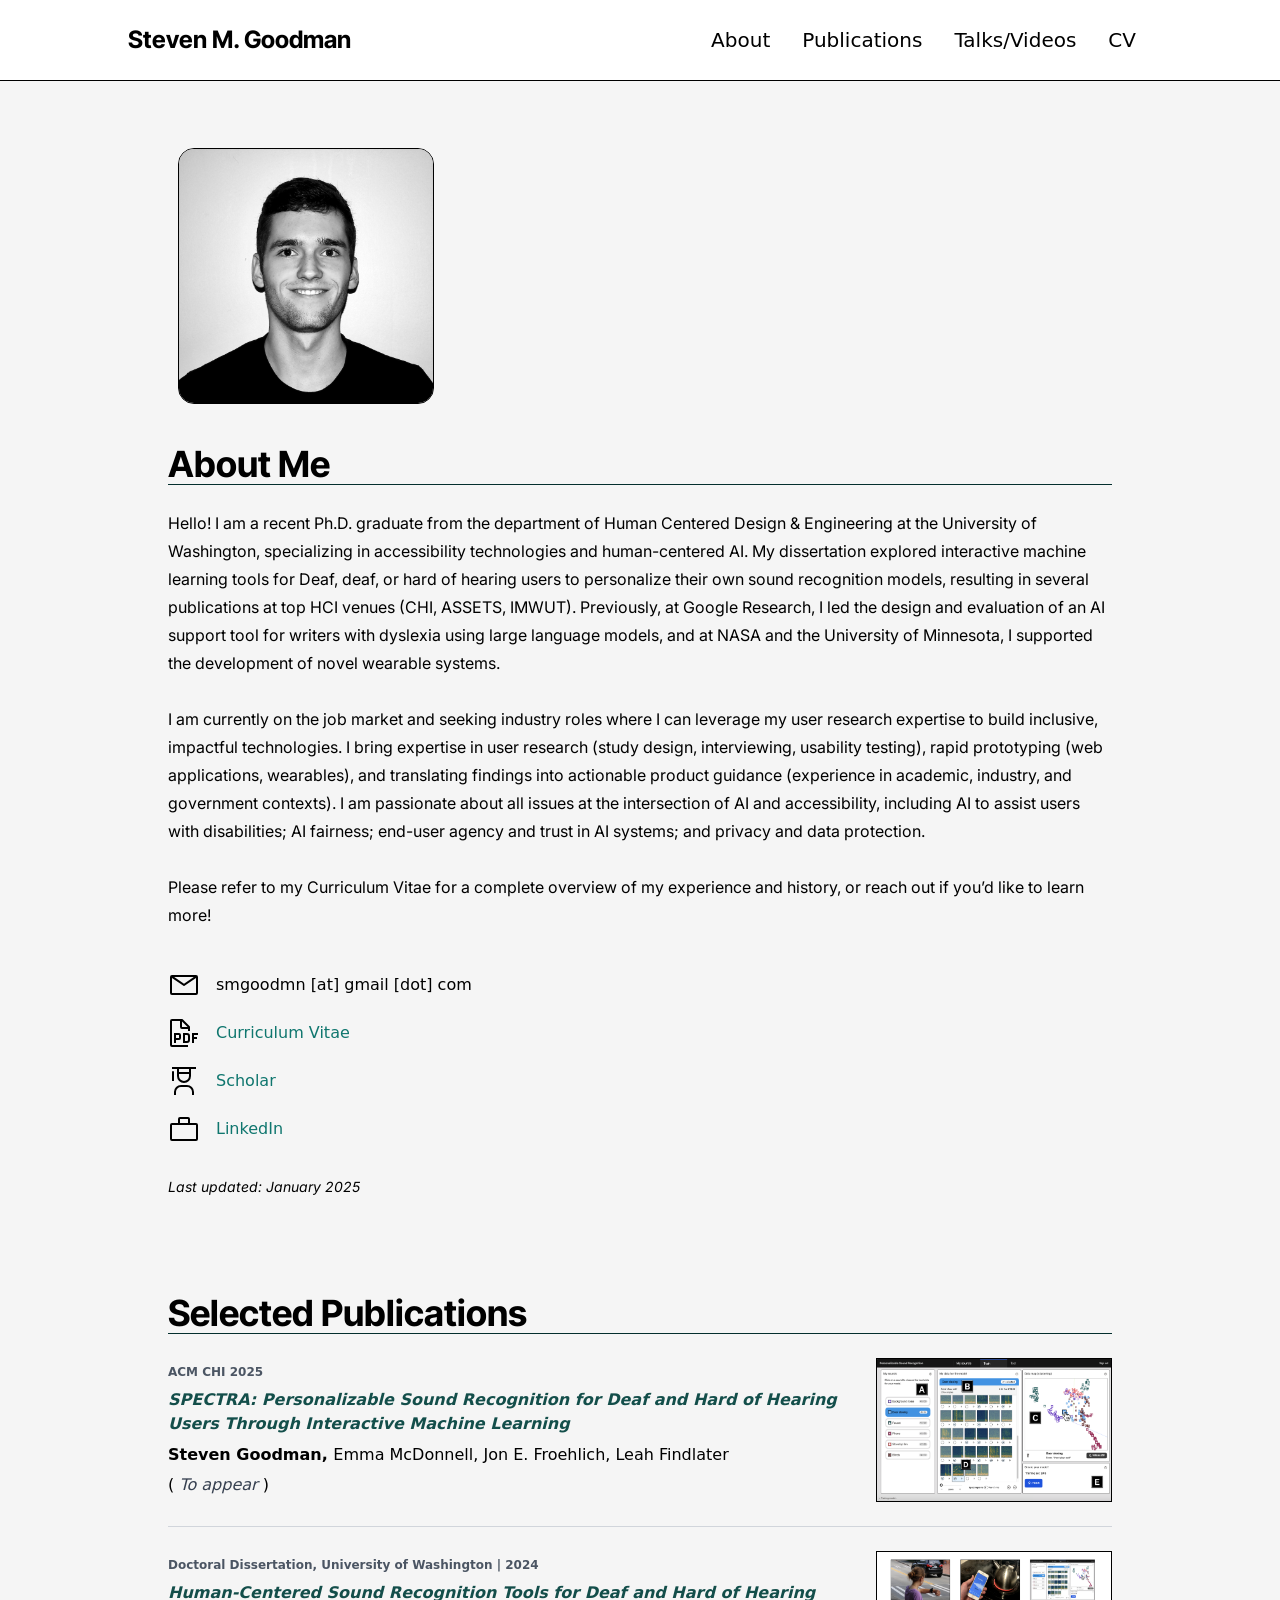
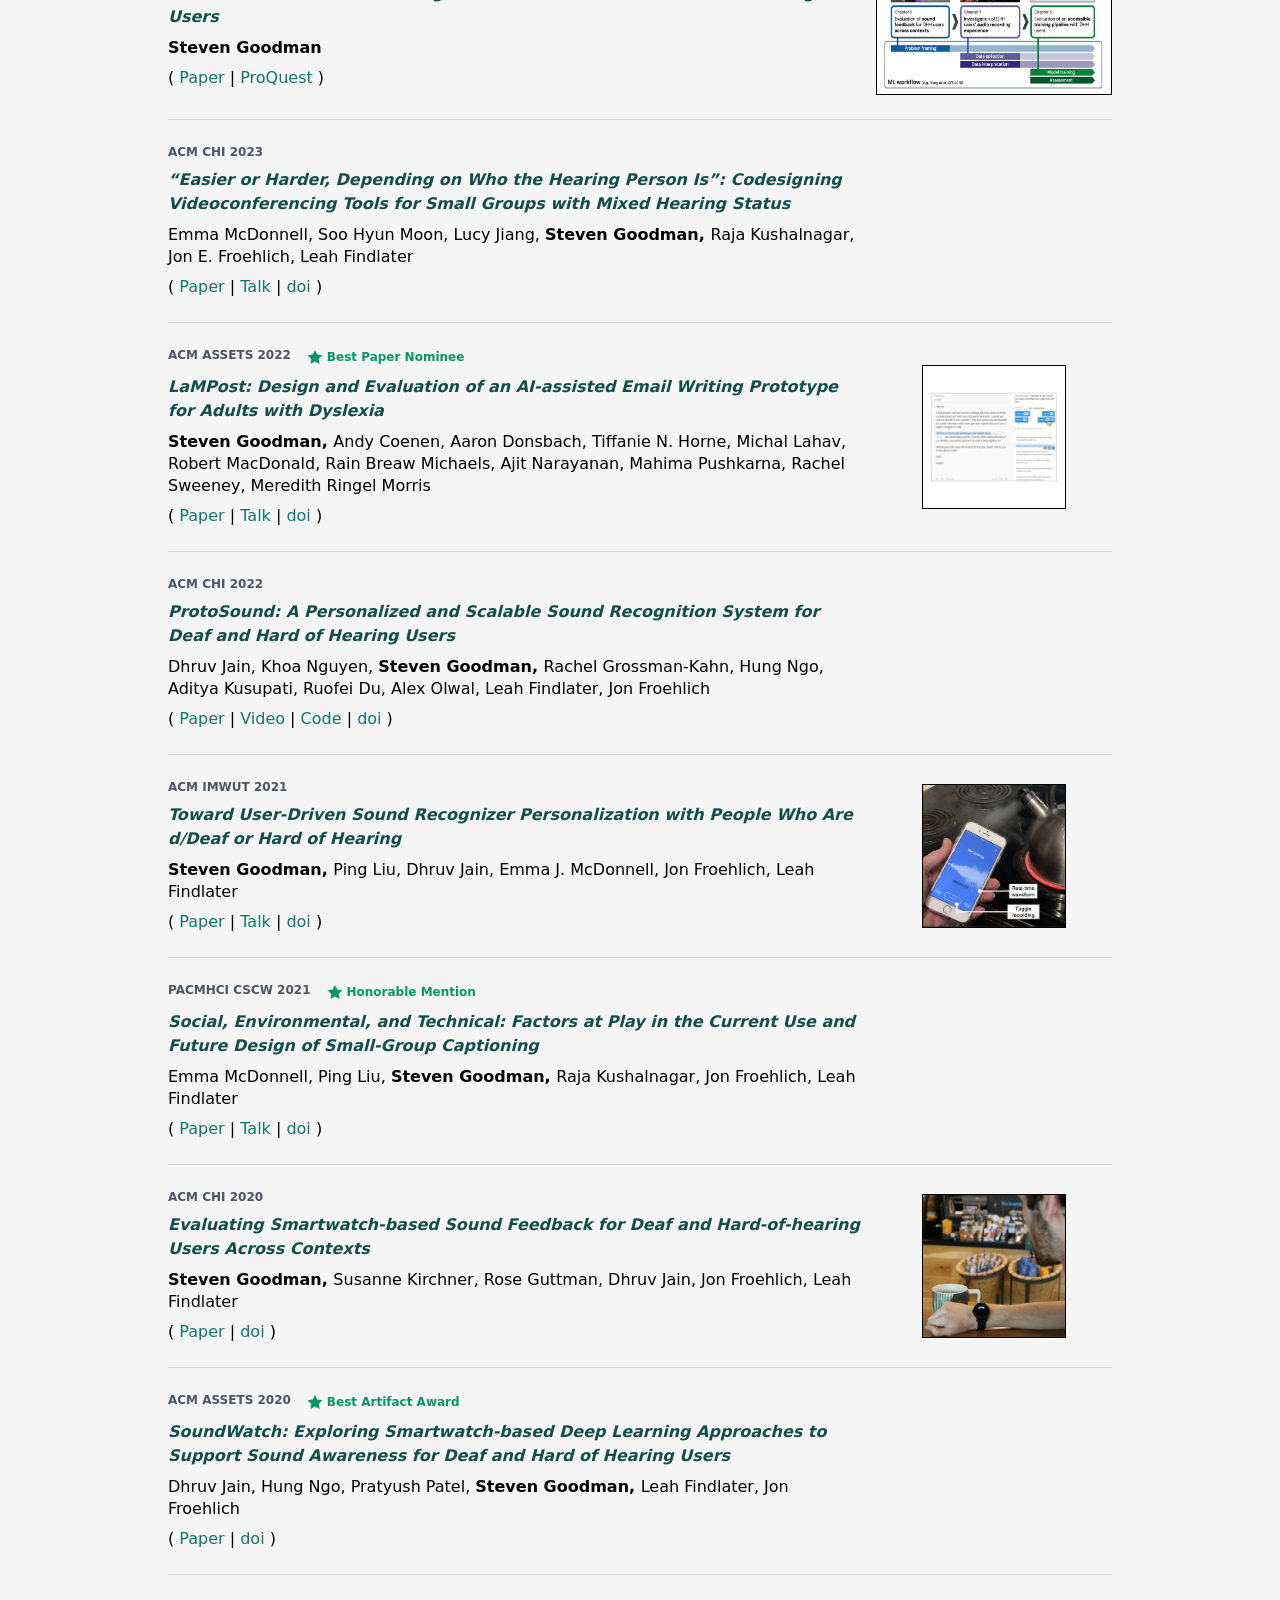
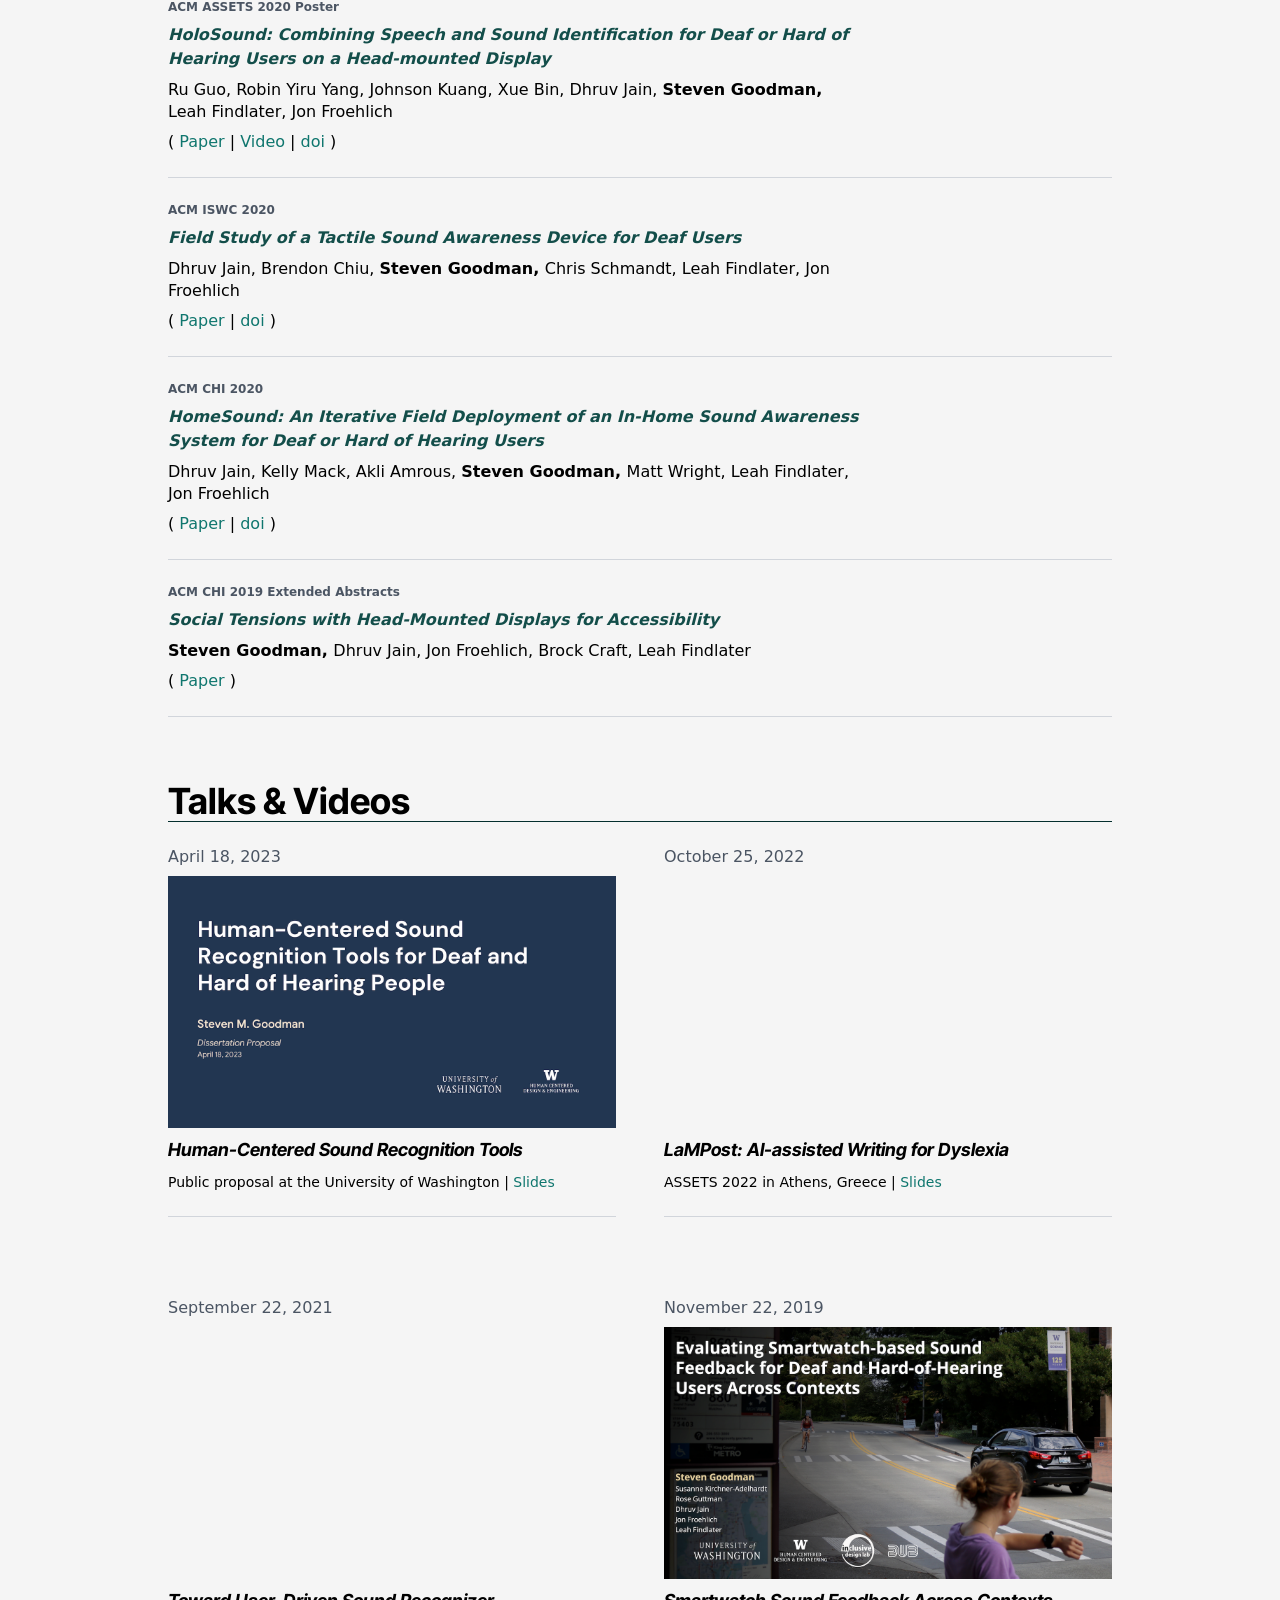
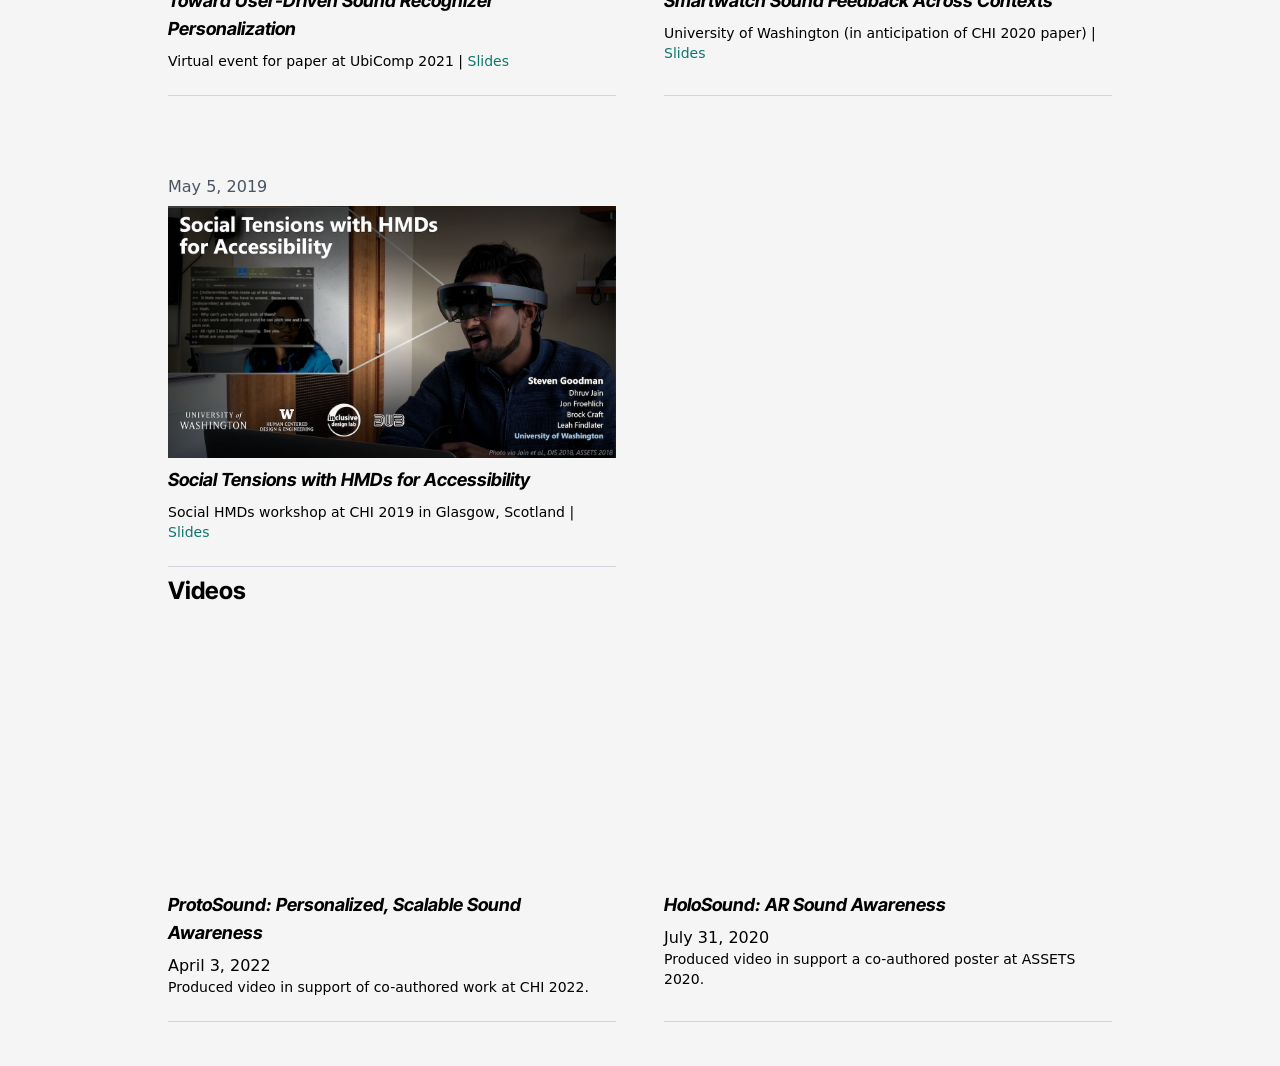
==== commit 7409ddd0: "Updating website" ====
--- a/index.html
+++ b/index.html
@@ -11,55 +11,62 @@
     />
     <meta name="viewport" content="width=device-width" />
     
-		<link href="./app/immutable/assets/0.4d28cd29.css" rel="stylesheet">
-		<link href="./app/immutable/assets/2.76ee0662.css" rel="stylesheet">
-		<link rel="modulepreload" href="./app/immutable/entry/start.6d16b9b7.js">
+		<link href="./app/immutable/assets/0.b8b957f5.css" rel="stylesheet">
+		<link href="./app/immutable/assets/2.29965c9a.css" rel="stylesheet">
+		<link rel="modulepreload" href="./app/immutable/entry/start.8c1e7e81.js">
 		<link rel="modulepreload" href="./app/immutable/chunks/scheduler.ba4dd0f0.js">
-		<link rel="modulepreload" href="./app/immutable/chunks/singletons.657dc746.js">
-		<link rel="modulepreload" href="./app/immutable/entry/app.3ace914f.js">
+		<link rel="modulepreload" href="./app/immutable/chunks/singletons.3f568260.js">
+		<link rel="modulepreload" href="./app/immutable/entry/app.e51145c7.js">
 		<link rel="modulepreload" href="./app/immutable/chunks/index.539872ee.js">
-		<link rel="modulepreload" href="./app/immutable/nodes/0.671c65fb.js">
-		<link rel="modulepreload" href="./app/immutable/nodes/2.25f4b063.js">
+		<link rel="modulepreload" href="./app/immutable/nodes/0.b1c86604.js">
+		<link rel="modulepreload" href="./app/immutable/nodes/2.0c5e4468.js">
   </head>
   <body data-sveltekit-preload-data="hover">
-    <div style="display: contents">  <div class="_main-container"><header><nav class="bg-white fixed w-full z-20 top-0 left-0 border-b border-black"><ul class="navigation w-[90vw] max-w-5xl flex flex-wrap justify-between items-center relative mx-auto py-6"><a class="logo" href="#top" data-svelte-h="svelte-63tnej"><h1 class="font-bold text-2xl text-black">Steven M. Goodman</h1></a> <input type="checkbox" id="check"> <span class="menu flex [&>li]:px-4 [&>li>a]:text-center [&>li>a]:relative [&>li>a]:transition [&>li>a]:duration-200 [&>li>a]:ease-in-out [&>li>a]:font-medium svelte-14o8w2q"><li class="svelte-14o8w2q" data-svelte-h="svelte-1bl46fw"><a href="#about_header" class="svelte-14o8w2q">About</a></li> <li class="svelte-14o8w2q" data-svelte-h="svelte-1bw5nsu"><a href="#publications_header" class="svelte-14o8w2q">Publications</a></li> <li class="svelte-14o8w2q" data-svelte-h="svelte-s4ckv7"><a href="#talks_header" class="svelte-14o8w2q">Talks/Videos</a></li> <li class="svelte-14o8w2q" data-svelte-h="svelte-leiyyv"><a href="Steven-Goodman_CV.pdf" class="svelte-14o8w2q">CV</a></li> <label for="check" class="close-menu"><svg xmlns="http://www.w3.org/2000/svg" viewBox="0 0 32 32" fill="currentColor" preserveAspectRatio="xMidYMid meet" width="32" height="32" aria-hidden class="text-black"><path d="M17.4141 16L26 7.4141 24.5859 6 16 14.5859 7.4143 6 6 7.4141 14.5859 16 6 24.5859 7.4143 26 16 17.4141 24.5859 26 26 24.5859 17.4141 16z"></path></svg></label></span> <label for="check" class="open-menu"><div class="p-2"><svg xmlns="http://www.w3.org/2000/svg" viewBox="0 0 32 32" fill="currentColor" preserveAspectRatio="xMidYMid meet" width="32" height="32" aria-hidden><path d="M4 6H28V8H4zM4 24H28V26H4zM4 12H28V14H4zM4 18H28V20H4z"></path></svg></div></label></ul></nav></header> <main class="mx-auto" id="top"><section class="svelte-14o8w2q"><div class="max-w-xs px-2.5 lg:max-w-none" data-svelte-h="svelte-12zh2eu"><img src="images/SG_headshot.jpeg" loading="lazy" decoding="async" style="color: transparent;" alt="Steven Goodman, a white man with short brown hair and a slight beard is visible from the shoulders up standing in front of a solid white background and wearing a dark shirt. He is looking directly at the camera and smiling. The photo is in black and white." class="me_picture"></div> <h2 id="about_header" data-svelte-h="svelte-1e4d2as">About Me</h2> <div class="mt-6 space-y-7" data-svelte-h="svelte-1xyj6et"><p>Hello! I am a Ph.D. candidate in Human Centered Design &amp; Engineering at the University of
-    Washington. As a Human-Computer Interaction (HCI) researcher, my graduate work has focused on
-    AI-enabled accessibility technologies. For example, my dissertation aims to create a framework
-    for supporting people who are Deaf, deaf, or hard of hearing to personalize their own sound
-    recognition models. I am broadly interested in a variety of human-centered AI questions,
-    including AI fairness for vulnerable populations; end-user agency and trust in automated
-    systems; and data protection and privacy.</p> <p>I am in my final year of study and am currently on the job market. I am primarily interested in
-    industry research scientist roles, but I am also open to any position that will allow
-    opportunities to engage with end-users and carry out user-centered interface design,
-    prototyping, and testing. I completed my undergraduate degree at the University of Minnesota; I
-    have also worked at Google Research and NASA Johnson Space Center.</p> <p>Please refer to my Curriculum Vitae for a complete overview of my experience and history, or
-    reach out if you’d like to learn more!</p></div> <div><div class="info_links svelte-14o8w2q"><span class="icon"><svg xmlns="http://www.w3.org/2000/svg" viewBox="0 0 32 32" fill="currentColor" preserveAspectRatio="xMidYMid meet" width="32" height="32" aria-hidden><path d="M28,10H22V6a2,2,0,0,0-2-2H12a2,2,0,0,0-2,2v4H4a2,2,0,0,0-2,2V26a2,2,0,0,0,2,2H28a2,2,0,0,0,2-2V12A2,2,0,0,0,28,10ZM12,6h8v4H12ZM4,26V12H28V26Z"></path></svg></span> <a href="https://www.linkedin.com/in/steven-m-goodman" class="svelte-14o8w2q" data-svelte-h="svelte-1gxp8ci">LinkedIn</a></div> <div class="info_links svelte-14o8w2q"><span class="icon"><svg xmlns="http://www.w3.org/2000/svg" viewBox="0 0 32 32" fill="currentColor" preserveAspectRatio="xMidYMid meet" width="32" height="32" aria-hidden><path d="M26 30H24V27a5.0059 5.0059 0 00-5-5H13a5.0059 5.0059 0 00-5 5v3H6V27a7.0082 7.0082 0 017-7h6a7.0082 7.0082 0 017 7zM5 6A1 1 0 004 7v9H6V7A1 1 0 005 6z"></path><path d="M4,2V4H9v7a7,7,0,0,0,14,0V4h5V2Zm7,2H21V7H11Zm5,12a5,5,0,0,1-5-5V9H21v2A5,5,0,0,1,16,16Z"></path></svg></span> <a href="https://scholar.google.com/citations?user=03HVZhQAAAAJ&amp;hl=en" class="svelte-14o8w2q" data-svelte-h="svelte-yzdeos">Scholar</a></div> <div class="info_links svelte-14o8w2q"><span class="icon"><svg xmlns="http://www.w3.org/2000/svg" viewBox="0 0 32 32" fill="currentColor" preserveAspectRatio="xMidYMid meet" width="32" height="32" aria-hidden><path d="M30 18L30 16 24 16 24 26 26 26 26 22 29 22 29 20 26 20 26 18 30 18zM19 26H15V16h4a3.0033 3.0033 0 013 3v4A3.0033 3.0033 0 0119 26zm-2-2h2a1.0011 1.0011 0 001-1V19a1.0011 1.0011 0 00-1-1H17zM11 16H6V26H8V23h3a2.0027 2.0027 0 002-2V18A2.0023 2.0023 0 0011 16zM8 21V18h3l.001 3z"></path><path d="M22,14V10a.9092.9092,0,0,0-.3-.7l-7-7A.9087.9087,0,0,0,14,2H4A2.0059,2.0059,0,0,0,2,4V28a2,2,0,0,0,2,2H20V28H4V4h8v6a2.0059,2.0059,0,0,0,2,2h6v2Zm-8-4V4.4L19.6,10Z"></path></svg></span> <a href="Steven-Goodman_CV.pdf" class="svelte-14o8w2q" data-svelte-h="svelte-1br5pfj">Curriculum Vitae</a></div> <div class="info_links svelte-14o8w2q" id="email_link"><span class="icon"><svg xmlns="http://www.w3.org/2000/svg" viewBox="0 0 32 32" fill="currentColor" preserveAspectRatio="xMidYMid meet" width="32" height="32" aria-hidden><path d="M28,6H4A2,2,0,0,0,2,8V24a2,2,0,0,0,2,2H28a2,2,0,0,0,2-2V8A2,2,0,0,0,28,6ZM25.8,8,16,14.78,6.2,8ZM4,24V8.91l11.43,7.91a1,1,0,0,0,1.14,0L28,8.91V24Z"></path></svg></span> smgoodmn [at] uw [dot] edu</div></div> <p class="text-xs md:text-sm pt-4"><i>Last updated: October 2023</i></p></section> <section class="svelte-14o8w2q"><h2 id="publications_header" data-svelte-h="svelte-ai5cix">Selected Publications</h2> <ul id="main_pubs_list" class="svelte-1v0ir44"><li class="svelte-1v0ir44"><div class="pub_item svelte-1v0ir44"><div class="my-auto"><div class="pub_venue_name svelte-1v0ir44">ACM CHI 2023 </div> <div><a href="papers/McDonnell_CHI2023_Easier-or-Harder.pdf"><div class="pub_title svelte-1v0ir44">“Easier or Harder, Depending on Who the Hearing Person Is”: Codesigning Videoconferencing Tools for Small Groups with Mixed Hearing Status</div></a> <div class="pub_author_list svelte-1v0ir44">Emma McDonnell, Soo Hyun Moon, Lucy Jiang, <strong>Steven Goodman, </strong>Raja Kushalnagar, Jon E. Froehlich, Leah Findlater</div> <div class="pub_links_container svelte-1v0ir44">(
-              <a href="papers/McDonnell_CHI2023_Easier-or-Harder.pdf" class="svelte-1v0ir44">Paper</a> | <a href="https://youtu.be/pOpsIms3DTA" class="svelte-1v0ir44">Talk</a> | <a href="https://doi.org/10.1145/3544548.3580809" class="svelte-1v0ir44">doi</a>
-              )</div> </div></div> <div class="pub_img_container svelte-1v0ir44"> </div></div> </li><li class="svelte-1v0ir44"><div class="pub_item svelte-1v0ir44"><div class="my-auto"><div class="pub_venue_name svelte-1v0ir44">ACM ASSETS 2022 <span class="pub_award svelte-1v0ir44"><svg xmlns="http://www.w3.org/2000/svg" viewBox="0 0 32 32" fill="currentColor" preserveAspectRatio="xMidYMid meet" width="20" height="20" aria-hidden class="pr-1"><path d="M16,2l-4.55,9.22L1.28,12.69l7.36,7.18L6.9,30,16,25.22,25.1,30,23.36,19.87l7.36-7.17L20.55,11.22Z"></path></svg>Best Paper Nominee</span></div> <div><a href="papers/Goodman_ASSETS2022_LaMPost.pdf"><div class="pub_title svelte-1v0ir44">LaMPost: Design and Evaluation of an AI-assisted Email Writing Prototype for Adults with Dyslexia</div></a> <div class="pub_author_list svelte-1v0ir44"><strong>Steven Goodman, </strong>Andy Coenen, Aaron Donsbach, Tiffanie N. Horne, Michal Lahav, Robert MacDonald, Rain Breaw Michaels, Ajit Narayanan, Mahima Pushkarna, Rachel Sweeney, Meredith Ringel Morris</div> <div class="pub_links_container svelte-1v0ir44">(
-              <a href="papers/Goodman_ASSETS2022_LaMPost.pdf" class="svelte-1v0ir44">Paper</a> | <a href="https://youtu.be/1JYUCcRcRg8" class="svelte-1v0ir44">Talk</a> | <a href="https://doi.org/10.1145/3517428.3544819" class="svelte-1v0ir44">doi</a>
-              )</div> </div></div> <div class="pub_img_container svelte-1v0ir44"><img class="pub_image svelte-1v0ir44" src="images/2022_LaMPost_square.png" alt="Part of Figure 5 in the paper, showing the user interface of an email composition tool and the 'Rewrite My Selection' feature described in this work. Copied here for decorative purposes."> </div></div> </li><li class="svelte-1v0ir44"><div class="pub_item svelte-1v0ir44"><div class="my-auto"><div class="pub_venue_name svelte-1v0ir44">ACM CHI 2022 </div> <div><a href="papers/Jain_CHI2022_Protosound.pdf"><div class="pub_title svelte-1v0ir44">ProtoSound: A Personalized and Scalable Sound Recognition System for Deaf and Hard of Hearing Users</div></a> <div class="pub_author_list svelte-1v0ir44">Dhruv Jain, Khoa Nguyen, <strong>Steven Goodman, </strong>Rachel Grossman-Kahn, Hung Ngo, Aditya Kusupati, Ruofei Du, Alex Olwal, Leah Findlater, Jon Froehlich</div> <div class="pub_links_container svelte-1v0ir44">(
-              <a href="papers/Jain_CHI2022_Protosound.pdf" class="svelte-1v0ir44">Paper</a> | <a href="https://www.youtube.com/watch?v=bDE95hKiLqw" class="svelte-1v0ir44">Video</a> | <a href="https://github.com/makeabilitylab/ProtoSound" class="svelte-1v0ir44">Code</a> | <a href="https://doi.org/10.1145/3491102.3502020" class="svelte-1v0ir44">doi</a>
-              )</div> </div></div> <div class="pub_img_container svelte-1v0ir44"> </div></div> </li><li class="svelte-1v0ir44"><div class="pub_item svelte-1v0ir44"><div class="my-auto"><div class="pub_venue_name svelte-1v0ir44">ACM IMWUT 2021 </div> <div><a href="papers/Goodman_IMWUT2021_TowardUserDriven.pdf"><div class="pub_title svelte-1v0ir44">Toward User-Driven Sound Recognizer Personalization with People Who Are d/Deaf or Hard of Hearing</div></a> <div class="pub_author_list svelte-1v0ir44"><strong>Steven Goodman, </strong>Ping Liu, Dhruv Jain, Emma J. McDonnell, Jon Froehlich, Leah Findlater</div> <div class="pub_links_container svelte-1v0ir44">(
-              <a href="papers/Goodman_IMWUT2021_TowardUserDriven.pdf" class="svelte-1v0ir44">Paper</a> | <a href="https://www.youtube.com/watch?v=GWNzKHhOvGE" class="svelte-1v0ir44">Talk</a> | <a href="https://doi.org/10.1145/3463501" class="svelte-1v0ir44">doi</a>
-              )</div> </div></div> <div class="pub_img_container svelte-1v0ir44"><img class="pub_image svelte-1v0ir44" src="images/2021_TMSR_square.jpg" alt="Image from Figure 2 of the paper, showing a participant recording a kettle boiling sound on a smartphone recording app. Copied here for decorative purposes."> </div></div> </li><li class="svelte-1v0ir44"><div class="pub_item svelte-1v0ir44"><div class="my-auto"><div class="pub_venue_name svelte-1v0ir44">PACMHCI CSCW 2021 <span class="pub_award svelte-1v0ir44"><svg xmlns="http://www.w3.org/2000/svg" viewBox="0 0 32 32" fill="currentColor" preserveAspectRatio="xMidYMid meet" width="20" height="20" aria-hidden class="pr-1"><path d="M16,2l-4.55,9.22L1.28,12.69l7.36,7.18L6.9,30,16,25.22,25.1,30,23.36,19.87l7.36-7.17L20.55,11.22Z"></path></svg>Honorable Mention</span></div> <div><a href="papers/McDonnell_CSCWPACMHCI2021_SocialEnvironmentalTechnical.pdf"><div class="pub_title svelte-1v0ir44">Social, Environmental, and Technical: Factors at Play in the Current Use and Future Design of Small-Group Captioning</div></a> <div class="pub_author_list svelte-1v0ir44">Emma McDonnell, Ping Liu, <strong>Steven Goodman, </strong>Raja Kushalnagar, Jon Froehlich, Leah Findlater</div> <div class="pub_links_container svelte-1v0ir44">(
-              <a href="papers/McDonnell_CSCWPACMHCI2021_SocialEnvironmentalTechnical.pdf" class="svelte-1v0ir44">Paper</a> | <a href="https://youtu.be/1TC8sfPQxxQ" class="svelte-1v0ir44">Talk</a> | <a href="https://doi.org/10.1145/3479578" class="svelte-1v0ir44">doi</a>
-              )</div> </div></div> <div class="pub_img_container svelte-1v0ir44"> </div></div> </li><li class="svelte-1v0ir44"><div class="pub_item svelte-1v0ir44"><div class="my-auto"><div class="pub_venue_name svelte-1v0ir44">ACM CHI 2020 </div> <div><a href="papers/Goodman_CHI2020_EvaluatingSmartwatchAcrossContexts.pdf"><div class="pub_title svelte-1v0ir44">Evaluating Smartwatch-based Sound Feedback for Deaf and Hard-of-hearing Users Across Contexts</div></a> <div class="pub_author_list svelte-1v0ir44"><strong>Steven Goodman, </strong>Susanne Kirchner, Rose Guttman, Dhruv Jain, Jon Froehlich, Leah Findlater</div> <div class="pub_links_container svelte-1v0ir44">(
-              <a href="papers/Goodman_CHI2020_EvaluatingSmartwatchAcrossContexts.pdf" class="svelte-1v0ir44">Paper</a> | <a href="https://doi.org/10.1145/3313831.3376406" class="svelte-1v0ir44">doi</a>
-              )</div> </div></div> <div class="pub_img_container svelte-1v0ir44"><img class="pub_image svelte-1v0ir44" src="images/2020_Smartwatches_square.jpg" alt="A person sitting in a coffee shop looking at a smartwatch, which displays the direction of a sound occurring in their vicinity. Copied here for decorative purposes."> </div></div> </li><li class="svelte-1v0ir44"><div class="pub_item svelte-1v0ir44"><div class="my-auto"><div class="pub_venue_name svelte-1v0ir44">ACM ASSETS 2020 <span class="pub_award svelte-1v0ir44"><svg xmlns="http://www.w3.org/2000/svg" viewBox="0 0 32 32" fill="currentColor" preserveAspectRatio="xMidYMid meet" width="20" height="20" aria-hidden class="pr-1"><path d="M16,2l-4.55,9.22L1.28,12.69l7.36,7.18L6.9,30,16,25.22,25.1,30,23.36,19.87l7.36-7.17L20.55,11.22Z"></path></svg>Best Artifact Award</span></div> <div><a href="papers/Jain_ASSETS2020_Soundwatch.pdf"><div class="pub_title svelte-1v0ir44">SoundWatch: Exploring Smartwatch-based Deep Learning Approaches to Support Sound Awareness for Deaf and Hard of Hearing Users</div></a> <div class="pub_author_list svelte-1v0ir44">Dhruv Jain, Hung Ngo, Pratyush Patel, <strong>Steven Goodman, </strong>Leah Findlater, Jon Froehlich</div> <div class="pub_links_container svelte-1v0ir44">(
-              <a href="papers/Jain_ASSETS2020_Soundwatch.pdf" class="svelte-1v0ir44">Paper</a> | <a href="https://doi.org/10.1145/3373625.3416991" class="svelte-1v0ir44">doi</a>
-              )</div> </div></div> <div class="pub_img_container svelte-1v0ir44"> </div></div> </li><li class="svelte-1v0ir44"><div class="pub_item svelte-1v0ir44"><div class="my-auto"><div class="pub_venue_name svelte-1v0ir44">ACM ASSETS 2020 Poster </div> <div><a href="papers/Guo_POSTERASSETS2020_Holosound.pdf"><div class="pub_title svelte-1v0ir44">HoloSound: Combining Speech and Sound Identification for Deaf or Hard of Hearing Users on a Head-mounted Display</div></a> <div class="pub_author_list svelte-1v0ir44">Ru Guo, Robin Yiru Yang, Johnson Kuang, Xue Bin, Dhruv Jain, <strong>Steven Goodman, </strong>Leah Findlater, Jon Froehlich</div> <div class="pub_links_container svelte-1v0ir44">(
-              <a href="papers/Guo_POSTERASSETS2020_Holosound.pdf" class="svelte-1v0ir44">Paper</a> | <a href="https://www.youtube.com/watch?v=-F9yL-XM02o" class="svelte-1v0ir44">Video</a> | <a href="https://doi.org/10.1145/3373625.3418031" class="svelte-1v0ir44">doi</a>
-              )</div> </div></div> <div class="pub_img_container svelte-1v0ir44"> </div></div> </li><li class="svelte-1v0ir44"><div class="pub_item svelte-1v0ir44"><div class="my-auto"><div class="pub_venue_name svelte-1v0ir44">ACM ISWC 2020 </div> <div><a href="papers/Jain_ISWC2020_FieldStudyOfATactile.pdf"><div class="pub_title svelte-1v0ir44">Field Study of a Tactile Sound Awareness Device for Deaf Users</div></a> <div class="pub_author_list svelte-1v0ir44">Dhruv Jain, Brendon Chiu, <strong>Steven Goodman, </strong>Chris Schmandt, Leah Findlater, Jon Froehlich</div> <div class="pub_links_container svelte-1v0ir44">(
-              <a href="papers/Jain_ISWC2020_FieldStudyOfATactile.pdf" class="svelte-1v0ir44">Paper</a> | <a href="https://doi.org/10.1145/3410531.3414291" class="svelte-1v0ir44">doi</a>
-              )</div> </div></div> <div class="pub_img_container svelte-1v0ir44"> </div></div> </li><li class="svelte-1v0ir44"><div class="pub_item svelte-1v0ir44"><div class="my-auto"><div class="pub_venue_name svelte-1v0ir44">ACM CHI 2020 </div> <div><a href="papers/Jain_CHI2020_Homesound.pdf"><div class="pub_title svelte-1v0ir44">HomeSound: An Iterative Field Deployment of an In-Home Sound Awareness System for Deaf or Hard of Hearing Users</div></a> <div class="pub_author_list svelte-1v0ir44">Dhruv Jain, Kelly Mack, Akli Amrous, <strong>Steven Goodman, </strong>Matt Wright, Leah Findlater, Jon Froehlich</div> <div class="pub_links_container svelte-1v0ir44">(
-              <a href="papers/Jain_CHI2020_Homesound.pdf" class="svelte-1v0ir44">Paper</a> | <a href="https://doi.org/10.1145/3313831.3376758" class="svelte-1v0ir44">doi</a>
-              )</div> </div></div> <div class="pub_img_container svelte-1v0ir44"> </div></div> </li><li class="svelte-1v0ir44"><div class="pub_item svelte-1v0ir44"><div class="my-auto"><div class="pub_venue_name svelte-1v0ir44">ACM CHI 2019 Extended Abstracts </div> <div><a href="papers/Goodman_CHI2019EA_SocialHMD.pdf"><div class="pub_title svelte-1v0ir44">Social Tensions with Head-Mounted Displays for Accessibility</div></a> <div class="pub_author_list svelte-1v0ir44"><strong>Steven Goodman, </strong>Dhruv Jain, Jon Froehlich, Brock Craft, Leah Findlater</div> <div class="pub_links_container svelte-1v0ir44">(
-              <a href="papers/Goodman_CHI2019EA_SocialHMD.pdf" class="svelte-1v0ir44">Paper</a>
-              )</div> </div></div> <div class="pub_img_container svelte-1v0ir44"> </div></div> </li> </ul></section> <section class="svelte-14o8w2q"><h2 id="talks_header" data-svelte-h="svelte-dq7294">Talks &amp; Videos</h2> <ul id="talks_list" class="svelte-jcq3mh"><li class="svelte-jcq3mh"><div class="talk_date svelte-jcq3mh">April 18, 2023</div> <div><a href="slides/UW-2023_Dissertation-Proposal_slides.pdf"><img src="images/UW2023_Proposal_slide-preview.png" alt="First slide of the talk with white text on a blue background. The title reads: Human-Centered Sound Recognition Tools for Deaf and Hard of Hearing People."> </a></div> <h4 class="svelte-jcq3mh">Human-Centered Sound Recognition Tools</h4> <div class="talk_note svelte-jcq3mh">Public proposal at the University of Washington  | <a href="slides/UW-2023_Dissertation-Proposal_slides.pdf">Slides</a></div> </li><li class="svelte-jcq3mh"><div class="talk_date svelte-jcq3mh">October 25, 2022</div> <div><div class="aspect-w-16 aspect-h-9"><iframe title="Youtube video for LaMPost: AI-assisted Writing for Dyslexia" src="https://www.youtube.com/embed/1JYUCcRcRg8?rel=0&amp;cc_load_policy=1&amp;iv_load_policy=3&amp;color=white" frameborder="0" allow="accelerometer; autoplay; clipboard-write; encrypted-media; gyroscope; picture-in-picture" allowfullscreen></iframe> </div></div> <h4 class="svelte-jcq3mh">LaMPost: AI-assisted Writing for Dyslexia</h4> <div class="talk_note svelte-jcq3mh">ASSETS 2022 in Athens, Greece  | <a href="slides/ASSETS-2022_LaMPost_slides.pdf">Slides</a></div> </li><li class="svelte-jcq3mh"><div class="talk_date svelte-jcq3mh">September 22, 2021</div> <div><div class="aspect-w-16 aspect-h-9"><iframe title="Youtube video for Toward User-Driven Sound Recognizer Personalization" src="https://www.youtube.com/embed/v5qvlZD6aKE?rel=0&amp;cc_load_policy=1&amp;iv_load_policy=3&amp;color=white" frameborder="0" allow="accelerometer; autoplay; clipboard-write; encrypted-media; gyroscope; picture-in-picture" allowfullscreen></iframe> </div></div> <h4 class="svelte-jcq3mh">Toward User-Driven Sound Recognizer Personalization</h4> <div class="talk_note svelte-jcq3mh">Virtual event for paper at UbiComp 2021  | <a href="slides/IMWUT-2021_TMSR_slides.pdf">Slides</a></div> </li><li class="svelte-jcq3mh"><div class="talk_date svelte-jcq3mh">November 22, 2019</div> <div><a href="slides/CHI-2020_Smartwatches_slides.pdf"><img src="images/CHI2020_Smartwatches_slide-preview.png" alt="First slide of the talk with an image of an individual standing at a crosswalk and looking at a smartwatch on their wrist. In the background, a car drives past while a bicyclist approaches. The title reads: Evaluating Smartwatch-based Sound Feedback for Deaf and Hard-of-Hearing Users Across Contexts."> </a></div> <h4 class="svelte-jcq3mh">Smartwatch Sound Feedback Across Contexts</h4> <div class="talk_note svelte-jcq3mh">University of Washington (in anticipation of CHI 2020 paper)  | <a href="slides/CHI-2020_Smartwatches_slides.pdf">Slides</a></div> </li><li class="svelte-jcq3mh"><div class="talk_date svelte-jcq3mh">May 5, 2019</div> <div><a href="slides/CHI-SHMD-2019_SocialHMD_slides.pdf"><img src="images/CHI2019EA_SocialHMD_slide-preview.png" alt="First slide of the talk with an image of a two individuals talking. One is wearing a head-mounted display that is projecting simulated captions beneath the other person. The title reads: Social Tensions with HMDs for Accessibility."> </a></div> <h4 class="svelte-jcq3mh">Social Tensions with HMDs for Accessibility</h4> <div class="talk_note svelte-jcq3mh">Social HMDs workshop at CHI 2019 in Glasgow, Scotland  | <a href="slides/CHI-SHMD-2019_SocialHMD_slides.pdf">Slides</a></div> </li></ul> <h3 data-svelte-h="svelte-151j2ls">Videos</h3> <ul id="videos_list" class="svelte-jcq3mh"><li class="svelte-jcq3mh"><div class="aspect-w-16 aspect-h-9"><iframe title="Youtube video for ProtoSound: Personalized, Scalable Sound Awareness" src="https://www.youtube.com/embed/bDE95hKiLqw?rel=0&amp;cc_load_policy=1&amp;iv_load_policy=3&amp;color=white" frameborder="0" allow="accelerometer; autoplay; clipboard-write; encrypted-media; gyroscope; picture-in-picture" allowfullscreen></iframe></div> <h4 class="svelte-jcq3mh">ProtoSound: Personalized, Scalable Sound Awareness</h4> <div>April 3, 2022</div> <div class="video_note svelte-jcq3mh">Produced video in support of co-authored work at CHI 2022.</div> </li><li class="svelte-jcq3mh"><div class="aspect-w-16 aspect-h-9"><iframe title="Youtube video for HoloSound: AR Sound Awareness" src="https://www.youtube.com/embed/-F9yL-XM02o?rel=0&amp;cc_load_policy=1&amp;iv_load_policy=3&amp;color=white" frameborder="0" allow="accelerometer; autoplay; clipboard-write; encrypted-media; gyroscope; picture-in-picture" allowfullscreen></iframe></div> <h4 class="svelte-jcq3mh">HoloSound: AR Sound Awareness</h4> <div>July 31, 2020</div> <div class="video_note svelte-jcq3mh">Produced video in support a co-authored poster at ASSETS 2020.</div> </li> </ul></section></main> <footer data-svelte-h="svelte-dfhj06"><div class="foot_div"></div></footer> </div> 
+    <div style="display: contents">  <div class="_main-container"><header><nav class="bg-white fixed w-full z-20 top-0 left-0 border-b border-black"><ul class="navigation w-[90vw] max-w-5xl flex flex-wrap justify-between items-center relative mx-auto py-6"><a class="logo" href="#top" data-svelte-h="svelte-63tnej"><h1 class="font-bold text-2xl text-black">Steven M. Goodman</h1></a> <input type="checkbox" id="check"> <span class="menu flex [&>li]:px-4 [&>li>a]:text-center [&>li>a]:relative [&>li>a]:transition [&>li>a]:duration-200 [&>li>a]:ease-in-out [&>li>a]:font-medium svelte-18f0hit"><li class="svelte-18f0hit" data-svelte-h="svelte-1bl46fw"><a href="#about_header" class="svelte-18f0hit">About</a></li> <li class="svelte-18f0hit" data-svelte-h="svelte-1bw5nsu"><a href="#publications_header" class="svelte-18f0hit">Publications</a></li> <li class="svelte-18f0hit" data-svelte-h="svelte-s4ckv7"><a href="#talks_header" class="svelte-18f0hit">Talks/Videos</a></li> <li class="svelte-18f0hit" data-svelte-h="svelte-leiyyv"><a href="Steven-Goodman_CV.pdf" class="svelte-18f0hit">CV</a></li> <label for="check" class="close-menu"><svg xmlns="http://www.w3.org/2000/svg" viewBox="0 0 32 32" fill="currentColor" preserveAspectRatio="xMidYMid meet" width="32" height="32" aria-hidden class="text-black"><path d="M17.4141 16L26 7.4141 24.5859 6 16 14.5859 7.4143 6 6 7.4141 14.5859 16 6 24.5859 7.4143 26 16 17.4141 24.5859 26 26 24.5859 17.4141 16z"></path></svg></label></span> <label for="check" class="open-menu"><div class="p-2"><svg xmlns="http://www.w3.org/2000/svg" viewBox="0 0 32 32" fill="currentColor" preserveAspectRatio="xMidYMid meet" width="32" height="32" aria-hidden><path d="M4 6H28V8H4zM4 24H28V26H4zM4 12H28V14H4zM4 18H28V20H4z"></path></svg></div></label></ul></nav></header> <main class="mx-auto" id="top"><section class="svelte-18f0hit"><div class="max-w-xs px-2.5 lg:max-w-none" data-svelte-h="svelte-12zh2eu"><img src="images/SG_headshot.jpeg" loading="lazy" decoding="async" style="color: transparent;" alt="Steven Goodman, a white man with short brown hair and a slight beard is visible from the shoulders up standing in front of a solid white background and wearing a dark shirt. He is looking directly at the camera and smiling. The photo is in black and white." class="me_picture"></div> <h2 id="about_header" data-svelte-h="svelte-1e4d2as">About Me</h2> <div class="mt-6 space-y-7" data-svelte-h="svelte-qy63em"><p>Hello! I am a recent Ph.D. graduate from the department of Human Centered Design &amp; Engineering
+    at the University of Washington, specializing in accessibility technologies and human-centered
+    AI. My dissertation explored interactive machine learning tools for Deaf, deaf, or hard of
+    hearing users to personalize their own sound recognition models, resulting in several
+    publications at top HCI venues (CHI, ASSETS, IMWUT). Previously, at Google Research, I led the
+    design and evaluation of an AI support tool for writers with dyslexia using large language
+    models, and at NASA and the University of Minnesota, I supported the development of novel
+    wearable systems.</p> <p>I am currently on the job market and seeking industry roles where I can leverage my user
+    research expertise to build inclusive, impactful technologies. I bring expertise in user
+    research (study design, interviewing, usability testing), rapid prototyping (web applications,
+    wearables), and translating findings into actionable product guidance (experience in academic,
+    industry, and government contexts). I am passionate about all issues at the intersection of AI
+    and accessibility, including AI to assist users with disabilities; AI fairness; end-user agency
+    and trust in AI systems; and privacy and data protection.</p> <p>Please refer to my Curriculum Vitae for a complete overview of my experience and history, or
+    reach out if you’d like to learn more!</p></div> <div><div class="info_links svelte-18f0hit" id="email_link"><span class="icon"><svg xmlns="http://www.w3.org/2000/svg" viewBox="0 0 32 32" fill="currentColor" preserveAspectRatio="xMidYMid meet" width="32" height="32" aria-hidden><path d="M28,6H4A2,2,0,0,0,2,8V24a2,2,0,0,0,2,2H28a2,2,0,0,0,2-2V8A2,2,0,0,0,28,6ZM25.8,8,16,14.78,6.2,8ZM4,24V8.91l11.43,7.91a1,1,0,0,0,1.14,0L28,8.91V24Z"></path></svg></span> smgoodmn [at] gmail [dot] com</div> <div class="info_links svelte-18f0hit"><span class="icon"><svg xmlns="http://www.w3.org/2000/svg" viewBox="0 0 32 32" fill="currentColor" preserveAspectRatio="xMidYMid meet" width="32" height="32" aria-hidden><path d="M30 18L30 16 24 16 24 26 26 26 26 22 29 22 29 20 26 20 26 18 30 18zM19 26H15V16h4a3.0033 3.0033 0 013 3v4A3.0033 3.0033 0 0119 26zm-2-2h2a1.0011 1.0011 0 001-1V19a1.0011 1.0011 0 00-1-1H17zM11 16H6V26H8V23h3a2.0027 2.0027 0 002-2V18A2.0023 2.0023 0 0011 16zM8 21V18h3l.001 3z"></path><path d="M22,14V10a.9092.9092,0,0,0-.3-.7l-7-7A.9087.9087,0,0,0,14,2H4A2.0059,2.0059,0,0,0,2,4V28a2,2,0,0,0,2,2H20V28H4V4h8v6a2.0059,2.0059,0,0,0,2,2h6v2Zm-8-4V4.4L19.6,10Z"></path></svg></span> <a href="Steven-Goodman_CV.pdf" class="svelte-18f0hit" data-svelte-h="svelte-1br5pfj">Curriculum Vitae</a></div> <div class="info_links svelte-18f0hit"><span class="icon"><svg xmlns="http://www.w3.org/2000/svg" viewBox="0 0 32 32" fill="currentColor" preserveAspectRatio="xMidYMid meet" width="32" height="32" aria-hidden><path d="M26 30H24V27a5.0059 5.0059 0 00-5-5H13a5.0059 5.0059 0 00-5 5v3H6V27a7.0082 7.0082 0 017-7h6a7.0082 7.0082 0 017 7zM5 6A1 1 0 004 7v9H6V7A1 1 0 005 6z"></path><path d="M4,2V4H9v7a7,7,0,0,0,14,0V4h5V2Zm7,2H21V7H11Zm5,12a5,5,0,0,1-5-5V9H21v2A5,5,0,0,1,16,16Z"></path></svg></span> <a href="https://scholar.google.com/citations?user=03HVZhQAAAAJ&amp;hl=en" class="svelte-18f0hit" data-svelte-h="svelte-yzdeos">Scholar</a></div> <div class="info_links svelte-18f0hit"><span class="icon"><svg xmlns="http://www.w3.org/2000/svg" viewBox="0 0 32 32" fill="currentColor" preserveAspectRatio="xMidYMid meet" width="32" height="32" aria-hidden><path d="M28,10H22V6a2,2,0,0,0-2-2H12a2,2,0,0,0-2,2v4H4a2,2,0,0,0-2,2V26a2,2,0,0,0,2,2H28a2,2,0,0,0,2-2V12A2,2,0,0,0,28,10ZM12,6h8v4H12ZM4,26V12H28V26Z"></path></svg></span> <a href="https://www.linkedin.com/in/steven-m-goodman" class="svelte-18f0hit" data-svelte-h="svelte-1gxp8ci">LinkedIn</a></div></div> <p class="text-xs md:text-sm my-8"><i>Last updated: January 2025</i></p></section> <section class="svelte-18f0hit"><h2 id="publications_header" data-svelte-h="svelte-ai5cix">Selected Publications</h2> <ul id="main_pubs_list" class="svelte-5md2ap"><li class="svelte-5md2ap"><div class="pub_item svelte-5md2ap"><div class="my-auto w-full"><div class="pub_venue_name svelte-5md2ap">ACM CHI 2025 </div> <div><div class="pub_title svelte-5md2ap">SPECTRA: Personalizable Sound Recognition for Deaf and Hard of Hearing Users Through Interactive Machine Learning</div> <div class="pub_author_list svelte-5md2ap"><strong>Steven Goodman, </strong>Emma McDonnell, Jon E. Froehlich, Leah Findlater</div> <div class="pub_links_container svelte-5md2ap">(
+              <span class="text-gray-700 italic">To appear</span>
+              )</div> </div></div> <div class="pub_img_container svelte-5md2ap"><img class="pub_image svelte-5md2ap" src="images/2025_SPECTRA_square.png" alt="Part of Figure 5 in the paper, showing the user interface of an email composition tool and the 'Rewrite My Selection' feature described in this work. Copied here for decorative purposes."> </div></div> </li><li class="svelte-5md2ap"><div class="pub_item svelte-5md2ap"><div class="my-auto w-full"><div class="pub_venue_name svelte-5md2ap">Doctoral Dissertation, University of Washington | 2024 </div> <div><a href="papers/Goodman_UW2024_Dissertation.pdf"><div class="pub_title svelte-5md2ap">Human-Centered Sound Recognition Tools for Deaf and Hard of Hearing Users</div></a> <div class="pub_author_list svelte-5md2ap"><strong>Steven Goodman</strong></div> <div class="pub_links_container svelte-5md2ap">(
+              <a href="papers/Goodman_UW2024_Dissertation.pdf" class="svelte-5md2ap">Paper</a> | <a href="https://www.proquest.com/openview/e985386300fcb204eb888156f04f6bfc/" class="svelte-5md2ap">ProQuest</a>
+              )</div> </div></div> <div class="pub_img_container svelte-5md2ap"><img class="pub_image svelte-5md2ap" src="images/2024_Dissertation_overview.png" alt="Figure 1 in the dissertation, a graphic showing how three projects detailed in the dissertation each cover a different area of the traditional machine learning pipeline. Copied here for decorative purposes."> </div></div> </li><li class="svelte-5md2ap"><div class="pub_item svelte-5md2ap"><div class="my-auto w-full"><div class="pub_venue_name svelte-5md2ap">ACM CHI 2023 </div> <div><a href="papers/McDonnell_CHI2023_Easier-or-Harder.pdf"><div class="pub_title svelte-5md2ap">“Easier or Harder, Depending on Who the Hearing Person Is”: Codesigning Videoconferencing Tools for Small Groups with Mixed Hearing Status</div></a> <div class="pub_author_list svelte-5md2ap">Emma McDonnell, Soo Hyun Moon, Lucy Jiang, <strong>Steven Goodman, </strong>Raja Kushalnagar, Jon E. Froehlich, Leah Findlater</div> <div class="pub_links_container svelte-5md2ap">(
+              <a href="papers/McDonnell_CHI2023_Easier-or-Harder.pdf" class="svelte-5md2ap">Paper</a> | <a href="https://youtu.be/pOpsIms3DTA" class="svelte-5md2ap">Talk</a> | <a href="https://doi.org/10.1145/3544548.3580809" class="svelte-5md2ap">doi</a>
+              )</div> </div></div> <div class="pub_img_container svelte-5md2ap"> </div></div> </li><li class="svelte-5md2ap"><div class="pub_item svelte-5md2ap"><div class="my-auto w-full"><div class="pub_venue_name svelte-5md2ap">ACM ASSETS 2022 <span class="pub_award svelte-5md2ap"><svg xmlns="http://www.w3.org/2000/svg" viewBox="0 0 32 32" fill="currentColor" preserveAspectRatio="xMidYMid meet" width="20" height="20" aria-hidden class="pr-1"><path d="M16,2l-4.55,9.22L1.28,12.69l7.36,7.18L6.9,30,16,25.22,25.1,30,23.36,19.87l7.36-7.17L20.55,11.22Z"></path></svg>Best Paper Nominee</span></div> <div><a href="papers/Goodman_ASSETS2022_LaMPost.pdf"><div class="pub_title svelte-5md2ap">LaMPost: Design and Evaluation of an AI-assisted Email Writing Prototype for Adults with Dyslexia</div></a> <div class="pub_author_list svelte-5md2ap"><strong>Steven Goodman, </strong>Andy Coenen, Aaron Donsbach, Tiffanie N. Horne, Michal Lahav, Robert MacDonald, Rain Breaw Michaels, Ajit Narayanan, Mahima Pushkarna, Rachel Sweeney, Meredith Ringel Morris</div> <div class="pub_links_container svelte-5md2ap">(
+              <a href="papers/Goodman_ASSETS2022_LaMPost.pdf" class="svelte-5md2ap">Paper</a> | <a href="https://youtu.be/1JYUCcRcRg8" class="svelte-5md2ap">Talk</a> | <a href="https://doi.org/10.1145/3517428.3544819" class="svelte-5md2ap">doi</a>
+              )</div> </div></div> <div class="pub_img_container svelte-5md2ap"><img class="pub_image svelte-5md2ap" src="images/2022_LaMPost_square.png" alt="Part of Figure 5 in the paper, showing the user interface of an email composition tool and the 'Rewrite My Selection' feature described in this work. Copied here for decorative purposes."> </div></div> </li><li class="svelte-5md2ap"><div class="pub_item svelte-5md2ap"><div class="my-auto w-full"><div class="pub_venue_name svelte-5md2ap">ACM CHI 2022 </div> <div><a href="papers/Jain_CHI2022_Protosound.pdf"><div class="pub_title svelte-5md2ap">ProtoSound: A Personalized and Scalable Sound Recognition System for Deaf and Hard of Hearing Users</div></a> <div class="pub_author_list svelte-5md2ap">Dhruv Jain, Khoa Nguyen, <strong>Steven Goodman, </strong>Rachel Grossman-Kahn, Hung Ngo, Aditya Kusupati, Ruofei Du, Alex Olwal, Leah Findlater, Jon Froehlich</div> <div class="pub_links_container svelte-5md2ap">(
+              <a href="papers/Jain_CHI2022_Protosound.pdf" class="svelte-5md2ap">Paper</a> | <a href="https://www.youtube.com/watch?v=bDE95hKiLqw" class="svelte-5md2ap">Video</a> | <a href="https://github.com/makeabilitylab/ProtoSound" class="svelte-5md2ap">Code</a> | <a href="https://doi.org/10.1145/3491102.3502020" class="svelte-5md2ap">doi</a>
+              )</div> </div></div> <div class="pub_img_container svelte-5md2ap"> </div></div> </li><li class="svelte-5md2ap"><div class="pub_item svelte-5md2ap"><div class="my-auto w-full"><div class="pub_venue_name svelte-5md2ap">ACM IMWUT 2021 </div> <div><a href="papers/Goodman_IMWUT2021_TowardUserDriven.pdf"><div class="pub_title svelte-5md2ap">Toward User-Driven Sound Recognizer Personalization with People Who Are d/Deaf or Hard of Hearing</div></a> <div class="pub_author_list svelte-5md2ap"><strong>Steven Goodman, </strong>Ping Liu, Dhruv Jain, Emma J. McDonnell, Jon Froehlich, Leah Findlater</div> <div class="pub_links_container svelte-5md2ap">(
+              <a href="papers/Goodman_IMWUT2021_TowardUserDriven.pdf" class="svelte-5md2ap">Paper</a> | <a href="https://www.youtube.com/watch?v=GWNzKHhOvGE" class="svelte-5md2ap">Talk</a> | <a href="https://doi.org/10.1145/3463501" class="svelte-5md2ap">doi</a>
+              )</div> </div></div> <div class="pub_img_container svelte-5md2ap"><img class="pub_image svelte-5md2ap" src="images/2021_TMSR_square.jpg" alt="Image from Figure 2 of the paper, showing a participant recording a kettle boiling sound on a smartphone recording app. Copied here for decorative purposes."> </div></div> </li><li class="svelte-5md2ap"><div class="pub_item svelte-5md2ap"><div class="my-auto w-full"><div class="pub_venue_name svelte-5md2ap">PACMHCI CSCW 2021 <span class="pub_award svelte-5md2ap"><svg xmlns="http://www.w3.org/2000/svg" viewBox="0 0 32 32" fill="currentColor" preserveAspectRatio="xMidYMid meet" width="20" height="20" aria-hidden class="pr-1"><path d="M16,2l-4.55,9.22L1.28,12.69l7.36,7.18L6.9,30,16,25.22,25.1,30,23.36,19.87l7.36-7.17L20.55,11.22Z"></path></svg>Honorable Mention</span></div> <div><a href="papers/McDonnell_CSCWPACMHCI2021_SocialEnvironmentalTechnical.pdf"><div class="pub_title svelte-5md2ap">Social, Environmental, and Technical: Factors at Play in the Current Use and Future Design of Small-Group Captioning</div></a> <div class="pub_author_list svelte-5md2ap">Emma McDonnell, Ping Liu, <strong>Steven Goodman, </strong>Raja Kushalnagar, Jon Froehlich, Leah Findlater</div> <div class="pub_links_container svelte-5md2ap">(
+              <a href="papers/McDonnell_CSCWPACMHCI2021_SocialEnvironmentalTechnical.pdf" class="svelte-5md2ap">Paper</a> | <a href="https://youtu.be/1TC8sfPQxxQ" class="svelte-5md2ap">Talk</a> | <a href="https://doi.org/10.1145/3479578" class="svelte-5md2ap">doi</a>
+              )</div> </div></div> <div class="pub_img_container svelte-5md2ap"> </div></div> </li><li class="svelte-5md2ap"><div class="pub_item svelte-5md2ap"><div class="my-auto w-full"><div class="pub_venue_name svelte-5md2ap">ACM CHI 2020 </div> <div><a href="papers/Goodman_CHI2020_EvaluatingSmartwatchAcrossContexts.pdf"><div class="pub_title svelte-5md2ap">Evaluating Smartwatch-based Sound Feedback for Deaf and Hard-of-hearing Users Across Contexts</div></a> <div class="pub_author_list svelte-5md2ap"><strong>Steven Goodman, </strong>Susanne Kirchner, Rose Guttman, Dhruv Jain, Jon Froehlich, Leah Findlater</div> <div class="pub_links_container svelte-5md2ap">(
+              <a href="papers/Goodman_CHI2020_EvaluatingSmartwatchAcrossContexts.pdf" class="svelte-5md2ap">Paper</a> | <a href="https://doi.org/10.1145/3313831.3376406" class="svelte-5md2ap">doi</a>
+              )</div> </div></div> <div class="pub_img_container svelte-5md2ap"><img class="pub_image svelte-5md2ap" src="images/2020_Smartwatches_square.jpg" alt="A person sitting in a coffee shop looking at a smartwatch, which displays the direction of a sound occurring in their vicinity. Copied here for decorative purposes."> </div></div> </li><li class="svelte-5md2ap"><div class="pub_item svelte-5md2ap"><div class="my-auto w-full"><div class="pub_venue_name svelte-5md2ap">ACM ASSETS 2020 <span class="pub_award svelte-5md2ap"><svg xmlns="http://www.w3.org/2000/svg" viewBox="0 0 32 32" fill="currentColor" preserveAspectRatio="xMidYMid meet" width="20" height="20" aria-hidden class="pr-1"><path d="M16,2l-4.55,9.22L1.28,12.69l7.36,7.18L6.9,30,16,25.22,25.1,30,23.36,19.87l7.36-7.17L20.55,11.22Z"></path></svg>Best Artifact Award</span></div> <div><a href="papers/Jain_ASSETS2020_Soundwatch.pdf"><div class="pub_title svelte-5md2ap">SoundWatch: Exploring Smartwatch-based Deep Learning Approaches to Support Sound Awareness for Deaf and Hard of Hearing Users</div></a> <div class="pub_author_list svelte-5md2ap">Dhruv Jain, Hung Ngo, Pratyush Patel, <strong>Steven Goodman, </strong>Leah Findlater, Jon Froehlich</div> <div class="pub_links_container svelte-5md2ap">(
+              <a href="papers/Jain_ASSETS2020_Soundwatch.pdf" class="svelte-5md2ap">Paper</a> | <a href="https://doi.org/10.1145/3373625.3416991" class="svelte-5md2ap">doi</a>
+              )</div> </div></div> <div class="pub_img_container svelte-5md2ap"> </div></div> </li><li class="svelte-5md2ap"><div class="pub_item svelte-5md2ap"><div class="my-auto w-full"><div class="pub_venue_name svelte-5md2ap">ACM ASSETS 2020 Poster </div> <div><a href="papers/Guo_POSTERASSETS2020_Holosound.pdf"><div class="pub_title svelte-5md2ap">HoloSound: Combining Speech and Sound Identification for Deaf or Hard of Hearing Users on a Head-mounted Display</div></a> <div class="pub_author_list svelte-5md2ap">Ru Guo, Robin Yiru Yang, Johnson Kuang, Xue Bin, Dhruv Jain, <strong>Steven Goodman, </strong>Leah Findlater, Jon Froehlich</div> <div class="pub_links_container svelte-5md2ap">(
+              <a href="papers/Guo_POSTERASSETS2020_Holosound.pdf" class="svelte-5md2ap">Paper</a> | <a href="https://www.youtube.com/watch?v=-F9yL-XM02o" class="svelte-5md2ap">Video</a> | <a href="https://doi.org/10.1145/3373625.3418031" class="svelte-5md2ap">doi</a>
+              )</div> </div></div> <div class="pub_img_container svelte-5md2ap"> </div></div> </li><li class="svelte-5md2ap"><div class="pub_item svelte-5md2ap"><div class="my-auto w-full"><div class="pub_venue_name svelte-5md2ap">ACM ISWC 2020 </div> <div><a href="papers/Jain_ISWC2020_FieldStudyOfATactile.pdf"><div class="pub_title svelte-5md2ap">Field Study of a Tactile Sound Awareness Device for Deaf Users</div></a> <div class="pub_author_list svelte-5md2ap">Dhruv Jain, Brendon Chiu, <strong>Steven Goodman, </strong>Chris Schmandt, Leah Findlater, Jon Froehlich</div> <div class="pub_links_container svelte-5md2ap">(
+              <a href="papers/Jain_ISWC2020_FieldStudyOfATactile.pdf" class="svelte-5md2ap">Paper</a> | <a href="https://doi.org/10.1145/3410531.3414291" class="svelte-5md2ap">doi</a>
+              )</div> </div></div> <div class="pub_img_container svelte-5md2ap"> </div></div> </li><li class="svelte-5md2ap"><div class="pub_item svelte-5md2ap"><div class="my-auto w-full"><div class="pub_venue_name svelte-5md2ap">ACM CHI 2020 </div> <div><a href="papers/Jain_CHI2020_Homesound.pdf"><div class="pub_title svelte-5md2ap">HomeSound: An Iterative Field Deployment of an In-Home Sound Awareness System for Deaf or Hard of Hearing Users</div></a> <div class="pub_author_list svelte-5md2ap">Dhruv Jain, Kelly Mack, Akli Amrous, <strong>Steven Goodman, </strong>Matt Wright, Leah Findlater, Jon Froehlich</div> <div class="pub_links_container svelte-5md2ap">(
+              <a href="papers/Jain_CHI2020_Homesound.pdf" class="svelte-5md2ap">Paper</a> | <a href="https://doi.org/10.1145/3313831.3376758" class="svelte-5md2ap">doi</a>
+              )</div> </div></div> <div class="pub_img_container svelte-5md2ap"> </div></div> </li><li class="svelte-5md2ap"><div class="pub_item svelte-5md2ap"><div class="my-auto w-full"><div class="pub_venue_name svelte-5md2ap">ACM CHI 2019 Extended Abstracts </div> <div><a href="papers/Goodman_CHI2019EA_SocialHMD.pdf"><div class="pub_title svelte-5md2ap">Social Tensions with Head-Mounted Displays for Accessibility</div></a> <div class="pub_author_list svelte-5md2ap"><strong>Steven Goodman, </strong>Dhruv Jain, Jon Froehlich, Brock Craft, Leah Findlater</div> <div class="pub_links_container svelte-5md2ap">(
+              <a href="papers/Goodman_CHI2019EA_SocialHMD.pdf" class="svelte-5md2ap">Paper</a>
+              )</div> </div></div> <div class="pub_img_container svelte-5md2ap"> </div></div> </li> </ul></section> <section class="svelte-18f0hit"><h2 id="talks_header" data-svelte-h="svelte-dq7294">Talks &amp; Videos</h2> <ul id="talks_list" class="svelte-jcq3mh"><li class="svelte-jcq3mh"><div class="talk_date svelte-jcq3mh">April 18, 2023</div> <div><a href="slides/UW-2023_Dissertation-Proposal_slides.pdf"><img src="images/UW2023_Proposal_slide-preview.png" alt="First slide of the talk with white text on a blue background. The title reads: Human-Centered Sound Recognition Tools for Deaf and Hard of Hearing People."> </a></div> <h4 class="svelte-jcq3mh">Human-Centered Sound Recognition Tools</h4> <div class="talk_note svelte-jcq3mh">Public proposal at the University of Washington  | <a href="slides/UW-2023_Dissertation-Proposal_slides.pdf">Slides</a></div> </li><li class="svelte-jcq3mh"><div class="talk_date svelte-jcq3mh">October 25, 2022</div> <div><div class="aspect-w-16 aspect-h-9"><iframe title="Youtube video for LaMPost: AI-assisted Writing for Dyslexia" src="https://www.youtube.com/embed/1JYUCcRcRg8?rel=0&amp;cc_load_policy=1&amp;iv_load_policy=3&amp;color=white" frameborder="0" allow="accelerometer; autoplay; clipboard-write; encrypted-media; gyroscope; picture-in-picture" allowfullscreen></iframe> </div></div> <h4 class="svelte-jcq3mh">LaMPost: AI-assisted Writing for Dyslexia</h4> <div class="talk_note svelte-jcq3mh">ASSETS 2022 in Athens, Greece  | <a href="slides/ASSETS-2022_LaMPost_slides.pdf">Slides</a></div> </li><li class="svelte-jcq3mh"><div class="talk_date svelte-jcq3mh">September 22, 2021</div> <div><div class="aspect-w-16 aspect-h-9"><iframe title="Youtube video for Toward User-Driven Sound Recognizer Personalization" src="https://www.youtube.com/embed/v5qvlZD6aKE?rel=0&amp;cc_load_policy=1&amp;iv_load_policy=3&amp;color=white" frameborder="0" allow="accelerometer; autoplay; clipboard-write; encrypted-media; gyroscope; picture-in-picture" allowfullscreen></iframe> </div></div> <h4 class="svelte-jcq3mh">Toward User-Driven Sound Recognizer Personalization</h4> <div class="talk_note svelte-jcq3mh">Virtual event for paper at UbiComp 2021  | <a href="slides/IMWUT-2021_TMSR_slides.pdf">Slides</a></div> </li><li class="svelte-jcq3mh"><div class="talk_date svelte-jcq3mh">November 22, 2019</div> <div><a href="slides/CHI-2020_Smartwatches_slides.pdf"><img src="images/CHI2020_Smartwatches_slide-preview.png" alt="First slide of the talk with an image of an individual standing at a crosswalk and looking at a smartwatch on their wrist. In the background, a car drives past while a bicyclist approaches. The title reads: Evaluating Smartwatch-based Sound Feedback for Deaf and Hard-of-Hearing Users Across Contexts."> </a></div> <h4 class="svelte-jcq3mh">Smartwatch Sound Feedback Across Contexts</h4> <div class="talk_note svelte-jcq3mh">University of Washington (in anticipation of CHI 2020 paper)  | <a href="slides/CHI-2020_Smartwatches_slides.pdf">Slides</a></div> </li><li class="svelte-jcq3mh"><div class="talk_date svelte-jcq3mh">May 5, 2019</div> <div><a href="slides/CHI-SHMD-2019_SocialHMD_slides.pdf"><img src="images/CHI2019EA_SocialHMD_slide-preview.png" alt="First slide of the talk with an image of a two individuals talking. One is wearing a head-mounted display that is projecting simulated captions beneath the other person. The title reads: Social Tensions with HMDs for Accessibility."> </a></div> <h4 class="svelte-jcq3mh">Social Tensions with HMDs for Accessibility</h4> <div class="talk_note svelte-jcq3mh">Social HMDs workshop at CHI 2019 in Glasgow, Scotland  | <a href="slides/CHI-SHMD-2019_SocialHMD_slides.pdf">Slides</a></div> </li></ul> <h3 data-svelte-h="svelte-151j2ls">Videos</h3> <ul id="videos_list" class="svelte-jcq3mh"><li class="svelte-jcq3mh"><div class="aspect-w-16 aspect-h-9"><iframe title="Youtube video for ProtoSound: Personalized, Scalable Sound Awareness" src="https://www.youtube.com/embed/bDE95hKiLqw?rel=0&amp;cc_load_policy=1&amp;iv_load_policy=3&amp;color=white" frameborder="0" allow="accelerometer; autoplay; clipboard-write; encrypted-media; gyroscope; picture-in-picture" allowfullscreen></iframe></div> <h4 class="svelte-jcq3mh">ProtoSound: Personalized, Scalable Sound Awareness</h4> <div>April 3, 2022</div> <div class="video_note svelte-jcq3mh">Produced video in support of co-authored work at CHI 2022.</div> </li><li class="svelte-jcq3mh"><div class="aspect-w-16 aspect-h-9"><iframe title="Youtube video for HoloSound: AR Sound Awareness" src="https://www.youtube.com/embed/-F9yL-XM02o?rel=0&amp;cc_load_policy=1&amp;iv_load_policy=3&amp;color=white" frameborder="0" allow="accelerometer; autoplay; clipboard-write; encrypted-media; gyroscope; picture-in-picture" allowfullscreen></iframe></div> <h4 class="svelte-jcq3mh">HoloSound: AR Sound Awareness</h4> <div>July 31, 2020</div> <div class="video_note svelte-jcq3mh">Produced video in support a co-authored poster at ASSETS 2020.</div> </li> </ul></section></main> <footer data-svelte-h="svelte-dfhj06"><div class="foot_div"></div></footer> </div> 
 			
 			<script>
 				{
-					__sveltekit_18n7uuo = {
+					__sveltekit_nwrfz0 = {
 						base: new URL(".", location).pathname.slice(0, -1),
 						env: {}
 					};
@@ -69,8 +76,8 @@
 					const data = [null,null];
 
 					Promise.all([
-						import("./app/immutable/entry/start.6d16b9b7.js"),
-						import("./app/immutable/entry/app.3ace914f.js")
+						import("./app/immutable/entry/start.8c1e7e81.js"),
+						import("./app/immutable/entry/app.e51145c7.js")
 					]).then(([kit, app]) => {
 						kit.start(app, element, {
 							node_ids: [0, 2],
--- a/app/immutable/assets/0.b8b957f5.css
+++ b/app/immutable/assets/0.b8b957f5.css
@@ -0,0 +1 @@
+*,:before,:after{box-sizing:border-box;border-width:0;border-style:solid;border-color:#e5e7eb}:before,:after{--tw-content: ""}html{line-height:1.5;-webkit-text-size-adjust:100%;-moz-tab-size:4;-o-tab-size:4;tab-size:4;font-family:ui-sans-serif,system-ui,-apple-system,BlinkMacSystemFont,Segoe UI,Roboto,Helvetica Neue,Arial,Noto Sans,sans-serif,"Apple Color Emoji","Segoe UI Emoji",Segoe UI Symbol,"Noto Color Emoji";font-feature-settings:normal;font-variation-settings:normal}body{margin:0;line-height:inherit}hr{height:0;color:inherit;border-top-width:1px}abbr:where([title]){-webkit-text-decoration:underline dotted;text-decoration:underline dotted}h1,h2,h3,h4,h5,h6{font-size:inherit;font-weight:inherit}a{color:inherit;text-decoration:inherit}b,strong{font-weight:bolder}code,kbd,samp,pre{font-family:ui-monospace,SFMono-Regular,Menlo,Monaco,Consolas,Liberation Mono,Courier New,monospace;font-size:1em}small{font-size:80%}sub,sup{font-size:75%;line-height:0;position:relative;vertical-align:baseline}sub{bottom:-.25em}sup{top:-.5em}table{text-indent:0;border-color:inherit;border-collapse:collapse}button,input,optgroup,select,textarea{font-family:inherit;font-feature-settings:inherit;font-variation-settings:inherit;font-size:100%;font-weight:inherit;line-height:inherit;color:inherit;margin:0;padding:0}button,select{text-transform:none}button,[type=button],[type=reset],[type=submit]{-webkit-appearance:button;background-color:transparent;background-image:none}:-moz-focusring{outline:auto}:-moz-ui-invalid{box-shadow:none}progress{vertical-align:baseline}::-webkit-inner-spin-button,::-webkit-outer-spin-button{height:auto}[type=search]{-webkit-appearance:textfield;outline-offset:-2px}::-webkit-search-decoration{-webkit-appearance:none}::-webkit-file-upload-button{-webkit-appearance:button;font:inherit}summary{display:list-item}blockquote,dl,dd,h1,h2,h3,h4,h5,h6,hr,figure,p,pre{margin:0}fieldset{margin:0;padding:0}legend{padding:0}ol,ul,menu{list-style:none;margin:0;padding:0}dialog{padding:0}textarea{resize:vertical}input::-moz-placeholder,textarea::-moz-placeholder{opacity:1;color:#9ca3af}input::placeholder,textarea::placeholder{opacity:1;color:#9ca3af}button,[role=button]{cursor:pointer}:disabled{cursor:default}img,svg,video,canvas,audio,iframe,embed,object{display:block;vertical-align:middle}img,video{max-width:100%;height:auto}[hidden]{display:none}*,:before,:after{--tw-border-spacing-x: 0;--tw-border-spacing-y: 0;--tw-translate-x: 0;--tw-translate-y: 0;--tw-rotate: 0;--tw-skew-x: 0;--tw-skew-y: 0;--tw-scale-x: 1;--tw-scale-y: 1;--tw-pan-x: ;--tw-pan-y: ;--tw-pinch-zoom: ;--tw-scroll-snap-strictness: proximity;--tw-gradient-from-position: ;--tw-gradient-via-position: ;--tw-gradient-to-position: ;--tw-ordinal: ;--tw-slashed-zero: ;--tw-numeric-figure: ;--tw-numeric-spacing: ;--tw-numeric-fraction: ;--tw-ring-inset: ;--tw-ring-offset-width: 0px;--tw-ring-offset-color: #fff;--tw-ring-color: rgb(59 130 246 / .5);--tw-ring-offset-shadow: 0 0 #0000;--tw-ring-shadow: 0 0 #0000;--tw-shadow: 0 0 #0000;--tw-shadow-colored: 0 0 #0000;--tw-blur: ;--tw-brightness: ;--tw-contrast: ;--tw-grayscale: ;--tw-hue-rotate: ;--tw-invert: ;--tw-saturate: ;--tw-sepia: ;--tw-drop-shadow: ;--tw-backdrop-blur: ;--tw-backdrop-brightness: ;--tw-backdrop-contrast: ;--tw-backdrop-grayscale: ;--tw-backdrop-hue-rotate: ;--tw-backdrop-invert: ;--tw-backdrop-opacity: ;--tw-backdrop-saturate: ;--tw-backdrop-sepia: }::backdrop{--tw-border-spacing-x: 0;--tw-border-spacing-y: 0;--tw-translate-x: 0;--tw-translate-y: 0;--tw-rotate: 0;--tw-skew-x: 0;--tw-skew-y: 0;--tw-scale-x: 1;--tw-scale-y: 1;--tw-pan-x: ;--tw-pan-y: ;--tw-pinch-zoom: ;--tw-scroll-snap-strictness: proximity;--tw-gradient-from-position: ;--tw-gradient-via-position: ;--tw-gradient-to-position: ;--tw-ordinal: ;--tw-slashed-zero: ;--tw-numeric-figure: ;--tw-numeric-spacing: ;--tw-numeric-fraction: ;--tw-ring-inset: ;--tw-ring-offset-width: 0px;--tw-ring-offset-color: #fff;--tw-ring-color: rgb(59 130 246 / .5);--tw-ring-offset-shadow: 0 0 #0000;--tw-ring-shadow: 0 0 #0000;--tw-shadow: 0 0 #0000;--tw-shadow-colored: 0 0 #0000;--tw-blur: ;--tw-brightness: ;--tw-contrast: ;--tw-grayscale: ;--tw-hue-rotate: ;--tw-invert: ;--tw-saturate: ;--tw-sepia: ;--tw-drop-shadow: ;--tw-backdrop-blur: ;--tw-backdrop-brightness: ;--tw-backdrop-contrast: ;--tw-backdrop-grayscale: ;--tw-backdrop-hue-rotate: ;--tw-backdrop-invert: ;--tw-backdrop-opacity: ;--tw-backdrop-saturate: ;--tw-backdrop-sepia: }.aspect-h-9{--tw-aspect-h: 9}.aspect-w-16{position:relative;padding-bottom:calc(var(--tw-aspect-h) / var(--tw-aspect-w) * 100%);--tw-aspect-w: 16}.aspect-w-16>*{position:absolute;height:100%;width:100%;top:0;right:0;bottom:0;left:0}.fixed{position:fixed}.relative{position:relative}.left-0{left:0}.top-0{top:0}.z-20{z-index:20}.mx-auto{margin-left:auto;margin-right:auto}.my-2{margin-top:.5rem;margin-bottom:.5rem}.my-8{margin-top:2rem;margin-bottom:2rem}.my-auto{margin-top:auto;margin-bottom:auto}.mb-2{margin-bottom:.5rem}.mt-6{margin-top:1.5rem}.flex{display:flex}.grid{display:grid}.contents{display:contents}.h-48{height:12rem}.h-6{height:1.5rem}.w-6{width:1.5rem}.w-\[90vw\]{width:90vw}.w-full{width:100%}.max-w-5xl{max-width:64rem}.max-w-xs{max-width:20rem}.flex-shrink-0{flex-shrink:0}@keyframes spin{to{transform:rotate(360deg)}}.animate-spin{animation:spin 1s linear infinite}.grid-cols-1{grid-template-columns:repeat(1,minmax(0,1fr))}.flex-row{flex-direction:row}.flex-col{flex-direction:column}.flex-wrap{flex-wrap:wrap}.items-center{align-items:center}.justify-between{justify-content:space-between}.gap-6{gap:1.5rem}.space-y-7>:not([hidden])~:not([hidden]){--tw-space-y-reverse: 0;margin-top:calc(1.75rem * calc(1 - var(--tw-space-y-reverse)));margin-bottom:calc(1.75rem * var(--tw-space-y-reverse))}.rounded-full{border-radius:9999px}.border{border-width:1px}.border-2{border-width:2px}.border-x-0{border-left-width:0px;border-right-width:0px}.border-b{border-bottom-width:1px}.border-solid{border-style:solid}.border-black{--tw-border-opacity: 1;border-color:rgb(0 0 0 / var(--tw-border-opacity))}.border-gray-300{--tw-border-opacity: 1;border-color:rgb(209 213 219 / var(--tw-border-opacity))}.border-white{--tw-border-opacity: 1;border-color:rgb(255 255 255 / var(--tw-border-opacity))}.border-t-transparent{border-top-color:transparent}.bg-white{--tw-bg-opacity: 1;background-color:rgb(255 255 255 / var(--tw-bg-opacity))}.p-2{padding:.5rem}.px-2{padding-left:.5rem;padding-right:.5rem}.px-2\.5{padding-left:.625rem;padding-right:.625rem}.py-2{padding-top:.5rem;padding-bottom:.5rem}.py-4{padding-top:1rem;padding-bottom:1rem}.py-6{padding-top:1.5rem;padding-bottom:1.5rem}.pr-1{padding-right:.25rem}.text-2xl{font-size:1.5rem;line-height:2rem}.text-lg{font-size:1.125rem;line-height:1.75rem}.text-sm{font-size:.875rem;line-height:1.25rem}.text-xl{font-size:1.25rem;line-height:1.75rem}.text-xs{font-size:.75rem;line-height:1rem}.font-bold{font-weight:700}.font-semibold{font-weight:600}.italic{font-style:italic}.text-black{--tw-text-opacity: 1;color:rgb(0 0 0 / var(--tw-text-opacity))}.text-emerald-600{--tw-text-opacity: 1;color:rgb(5 150 105 / var(--tw-text-opacity))}.text-gray-600{--tw-text-opacity: 1;color:rgb(75 85 99 / var(--tw-text-opacity))}.text-gray-700{--tw-text-opacity: 1;color:rgb(55 65 81 / var(--tw-text-opacity))}.text-teal-900{--tw-text-opacity: 1;color:rgb(19 78 74 / var(--tw-text-opacity))}.filter{filter:var(--tw-blur) var(--tw-brightness) var(--tw-contrast) var(--tw-grayscale) var(--tw-hue-rotate) var(--tw-invert) var(--tw-saturate) var(--tw-sepia) var(--tw-drop-shadow)}html,body{margin:0;padding:0;line-height:1.375}h1,h2,h3,h4,h5,h6{margin:0;padding:0;font-family:Inter Tight,Helvetica,Arial,sans-serif;font-weight:700;line-height:1.375}h2{border-width:1px;border-left-width:0px;border-right-width:0px;border-top-width:0px;--tw-border-opacity: 1;border-bottom-color:rgb(4 47 46 / var(--tw-border-opacity));padding-top:2.5rem;font-size:1.875rem;line-height:2.25rem;line-height:1.625}@media (min-width: 768px){h2{padding-top:1.5rem;font-size:2.25rem;line-height:2.5rem}}h4{font-size:1.25rem;line-height:1.75rem;font-style:italic}h3{font-size:1.5rem;line-height:2rem}section{padding-top:1.25rem;padding-bottom:1.25rem}p{margin-top:0;margin-bottom:0;margin-bottom:1.5rem;padding:0;font-family:Inter,Helvetica,Arial,sans-serif;font-size:1.5rem;line-height:2rem;line-height:1.5}@media (min-width: 640px){p{font-size:1.25rem;line-height:1.75rem}}p{margin:0 0 1.5em}a{--tw-text-opacity: 1;color:rgb(15 118 110 / var(--tw-text-opacity))}article,aside,details,figcaption,figure,footer,hgroup,main,menu,section,body{display:block;background-color:#f5f5f5}main,header{padding:0 1em}main{max-width:64rem;padding-top:4rem}@media (min-width: 768px){main{padding-top:5rem}}.headshot{width:100%}.me_picture{margin-top:1rem;margin-bottom:1rem;height:16rem;width:16rem;border-radius:1rem;border-width:1px;border-style:solid;--tw-border-opacity: 1;border-color:rgb(0 0 0 / var(--tw-border-opacity))}.icon{margin-right:1em}.column{float:left;width:28%;padding:5px}.row:after{content:"";clear:both;display:table}.columnhalf{float:left;width:45%;padding:5px}.row2:after{content:"";clear:both;display:table}#mobile_nav{display:block;background-color:#111;margin-left:auto;margin-right:auto;padding-bottom:40em}#mobile_nav ul{list-style-type:none;margin:0;padding:0;overflow:hidden}#mobile_nav li a{display:block;color:#fff;text-align:center;padding:1em 1.5em;text-decoration:none}#mobile_nav li a:hover{background-color:#2f2d80}#mobile_nav li a:focus{background-color:#2f2d80}#nav_button{display:block;float:right;width:10%;height:auto;margin-right:.5em;margin-top:.5em}header{position:sticky;top:0;z-index:50;width:100%;padding:1rem;text-align:center}.main_title{text-align:center;margin-left:auto;margin-right:auto;padding-top:1em}.black_title{color:#000}footer{text-align:center;color:#ededed;margin-bottom:30em}.foot_div{padding-top:.5em;padding-bottom:.5em;font-size:1em}.center{display:block;margin-left:auto;margin-right:auto;width:50%}.row{display:flex;width:100%;margin-left:3em;border-bottom-style:solid;border-bottom-width:.05em;border-bottom-color:#2f2d80}.col-25{width:0%}.col-75{width:100%}.authors{font-size:.9em;margin-left:5em}.project-img{display:none}.footer-link:link,.footer-link:visited{color:#ededed}@media all and (min-width: 641px){main{padding-left:2.5rem;padding-right:2.5rem}.project-img{height:12em;width:12em;margin:1em 1em 1em 2em}footer{margin-bottom:0}#nav_button{display:none}.col-25{width:0%}.col-75{width:100%}}@media all and (min-width: 1026px){p,dl,li{font-size:1em}.project-img{display:block;height:12em;width:12em;margin:1em 1em 1em 2em}.col-25{width:25%}.col-75{width:60%}}.menu>li>a{font-size:1.25rem;line-height:1.75rem}.menu>li>a:hover{--tw-text-opacity: 1;color:rgb(13 148 136 / var(--tw-text-opacity))}.menu>li>a:focus{--tw-text-opacity: 1;color:rgb(13 148 136 / var(--tw-text-opacity))}.close-menu,.open-menu{position:absolute;cursor:pointer;display:none}.open-menu{top:50%;right:16px;transform:translateY(-50%)}.close-menu{top:30px;right:30px}#check{display:none}@media (max-width: 768px){.menu{flex-direction:column;align-items:center;justify-content:center;width:73%;height:100vh;position:fixed;top:0;right:-100%;z-index:100;background-color:#fff;color:#fff;transition:all .5s ease-in-out;border-width:1px;border-top-width:0px;border-bottom-width:0px;border-right-width:0px;border-style:solid;--tw-border-opacity: 1;border-color:rgb(0 0 0 / var(--tw-border-opacity))}.menu li{margin-top:1.5rem;margin-bottom:1.5rem}.menu li a{padding:10px;font-size:1.5rem;line-height:2rem}.close-menu,.open-menu{display:block}#check:checked~.menu{right:0}}@media (min-width: 640px){.sm\:h-40{height:10rem}.sm\:w-2\/5{width:40%}.sm\:flex-row{flex-direction:row}}@media (min-width: 768px){.md\:h-36{height:9rem}.md\:grid-cols-2{grid-template-columns:repeat(2,minmax(0,1fr))}.md\:text-base{font-size:1rem;line-height:1.5rem}.md\:text-sm{font-size:.875rem;line-height:1.25rem}}@media (min-width: 1024px){.lg\:max-w-none{max-width:none}}.\[\&\>li\>a\]\:relative>li>a{position:relative}.\[\&\>li\>a\]\:text-center>li>a{text-align:center}.\[\&\>li\>a\]\:font-medium>li>a{font-weight:500}.\[\&\>li\>a\]\:transition>li>a{transition-property:color,background-color,border-color,text-decoration-color,fill,stroke,opacity,box-shadow,transform,filter,-webkit-backdrop-filter;transition-property:color,background-color,border-color,text-decoration-color,fill,stroke,opacity,box-shadow,transform,filter,backdrop-filter;transition-property:color,background-color,border-color,text-decoration-color,fill,stroke,opacity,box-shadow,transform,filter,backdrop-filter,-webkit-backdrop-filter;transition-timing-function:cubic-bezier(.4,0,.2,1);transition-duration:.15s}.\[\&\>li\>a\]\:duration-200>li>a{transition-duration:.2s}.\[\&\>li\>a\]\:ease-in-out>li>a{transition-timing-function:cubic-bezier(.4,0,.2,1)}.\[\&\>li\]\:px-4>li{padding-left:1rem;padding-right:1rem}
--- a/app/immutable/assets/2.29965c9a.css
+++ b/app/immutable/assets/2.29965c9a.css
@@ -0,0 +1 @@
+#main_pubs_list.svelte-5md2ap>li.svelte-5md2ap{border-width:1px;border-left-width:0px;border-right-width:0px;border-top-width:0px;border-style:solid;--tw-border-opacity:1;border-color:rgb(209 213 219 / var(--tw-border-opacity));padding-top:1.5rem;padding-bottom:1.5rem}.pub_title.svelte-5md2ap.svelte-5md2ap{padding-top:.5rem;padding-bottom:.5rem;font-size:1.125rem;line-height:1.75rem;font-weight:600;font-style:italic;--tw-text-opacity:1;color:rgb(19 78 74 / var(--tw-text-opacity))}@media (min-width: 768px){.pub_title.svelte-5md2ap.svelte-5md2ap{font-size:1rem;line-height:1.5rem}}.pub_venue_name.svelte-5md2ap.svelte-5md2ap{display:flex;flex-direction:row;font-size:.875rem;line-height:1.25rem;font-weight:600;--tw-text-opacity:1;color:rgb(75 85 99 / var(--tw-text-opacity))}@media (min-width: 640px){.pub_venue_name.svelte-5md2ap.svelte-5md2ap{font-size:.75rem;line-height:1rem}}.pub_award.svelte-5md2ap.svelte-5md2ap{margin-left:1rem;display:flex;flex-direction:row;align-items:center;font-weight:700;--tw-text-opacity:1;color:rgb(5 150 105 / var(--tw-text-opacity))}.pub_author_list.svelte-5md2ap.svelte-5md2ap{font-weight:400}.pub_links_container.svelte-5md2ap.svelte-5md2ap{margin-top:.5rem}.pub_item.svelte-5md2ap.svelte-5md2ap{display:flex;flex-direction:column;align-items:center;gap:1rem}@media (min-width: 640px){.pub_item.svelte-5md2ap.svelte-5md2ap{flex-direction:row}}.pub_img_container.svelte-5md2ap.svelte-5md2ap{width:100%;flex-shrink:0}@media (min-width: 640px){.pub_img_container.svelte-5md2ap.svelte-5md2ap{width:40%}}@media (min-width: 768px){.pub_img_container.svelte-5md2ap.svelte-5md2ap{width:25%}}.pub_image.svelte-5md2ap.svelte-5md2ap{margin-left:auto;margin-right:auto;height:12rem;border-width:1px;border-style:solid;--tw-border-opacity:1;border-color:rgb(0 0 0 / var(--tw-border-opacity))}@media (min-width: 640px){.pub_image.svelte-5md2ap.svelte-5md2ap{margin-left:auto;height:10rem}}@media (min-width: 768px){.pub_image.svelte-5md2ap.svelte-5md2ap{height:9rem}}.pub_links_container.svelte-5md2ap>a.svelte-5md2ap:hover,.pub_links_container.svelte-5md2ap>a.svelte-5md2ap:focus{--tw-text-opacity:1;color:rgb(20 184 166 / var(--tw-text-opacity))}#talks_list.svelte-jcq3mh,#videos_list.svelte-jcq3mh{display:grid;grid-template-columns:repeat(1,minmax(0,1fr));gap:1.5rem}@media (min-width: 768px){#talks_list.svelte-jcq3mh,#videos_list.svelte-jcq3mh{grid-template-columns:repeat(2,minmax(0,1fr));gap:3rem}}li.svelte-jcq3mh{margin-top:.5rem;margin-bottom:.5rem;border-width:1px;border-left-width:0px;border-right-width:0px;border-top-width:0px;border-style:solid;--tw-border-opacity:1;border-color:rgb(209 213 219 / var(--tw-border-opacity));padding-top:1rem;padding-bottom:1rem}.video_note.svelte-jcq3mh,.talk_note.svelte-jcq3mh{margin-bottom:.5rem;font-size:.875rem;line-height:1.25rem}.talk_date.svelte-jcq3mh{margin-bottom:.5rem;--tw-text-opacity:1;color:rgb(75 85 99 / var(--tw-text-opacity))}h4.svelte-jcq3mh{padding-top:.5rem;padding-bottom:.5rem;font-size:1.25rem;line-height:1.75rem}@media (min-width: 768px){h4.svelte-jcq3mh{font-size:1.125rem;line-height:1.75rem}}section.svelte-18f0hit.svelte-18f0hit.svelte-18f0hit{background-color:transparent}#email_link.svelte-18f0hit.svelte-18f0hit.svelte-18f0hit{padding-top:1.5rem}.info_links.svelte-18f0hit.svelte-18f0hit.svelte-18f0hit{margin-top:1rem;margin-bottom:1rem;display:flex;width:100%;flex-direction:row;align-items:center}.menu.svelte-18f0hit>li.svelte-18f0hit>a.svelte-18f0hit{--tw-text-opacity:1;color:rgb(0 0 0 / var(--tw-text-opacity))}.info_links.svelte-18f0hit a.svelte-18f0hit.svelte-18f0hit:hover,.info_links.svelte-18f0hit a.svelte-18f0hit.svelte-18f0hit:focus{--tw-text-opacity:1;color:rgb(13 148 136 / var(--tw-text-opacity))}
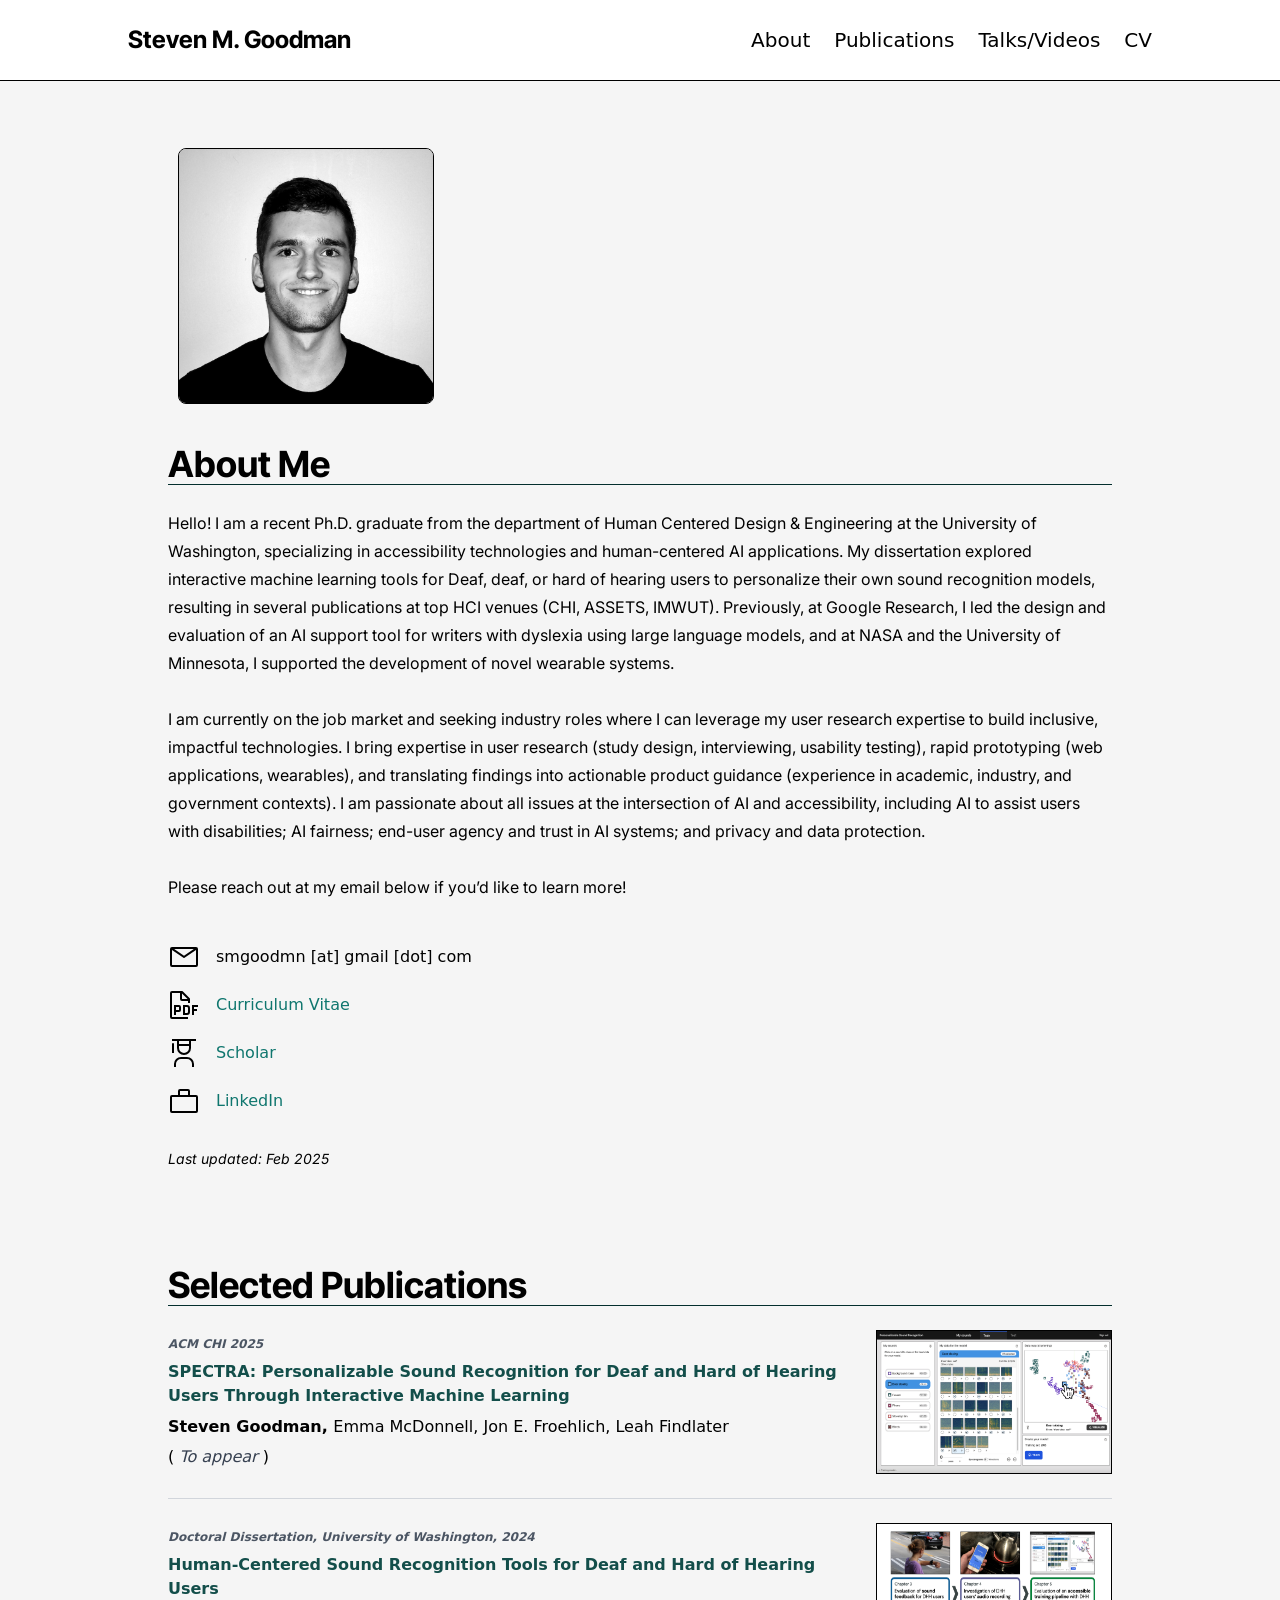
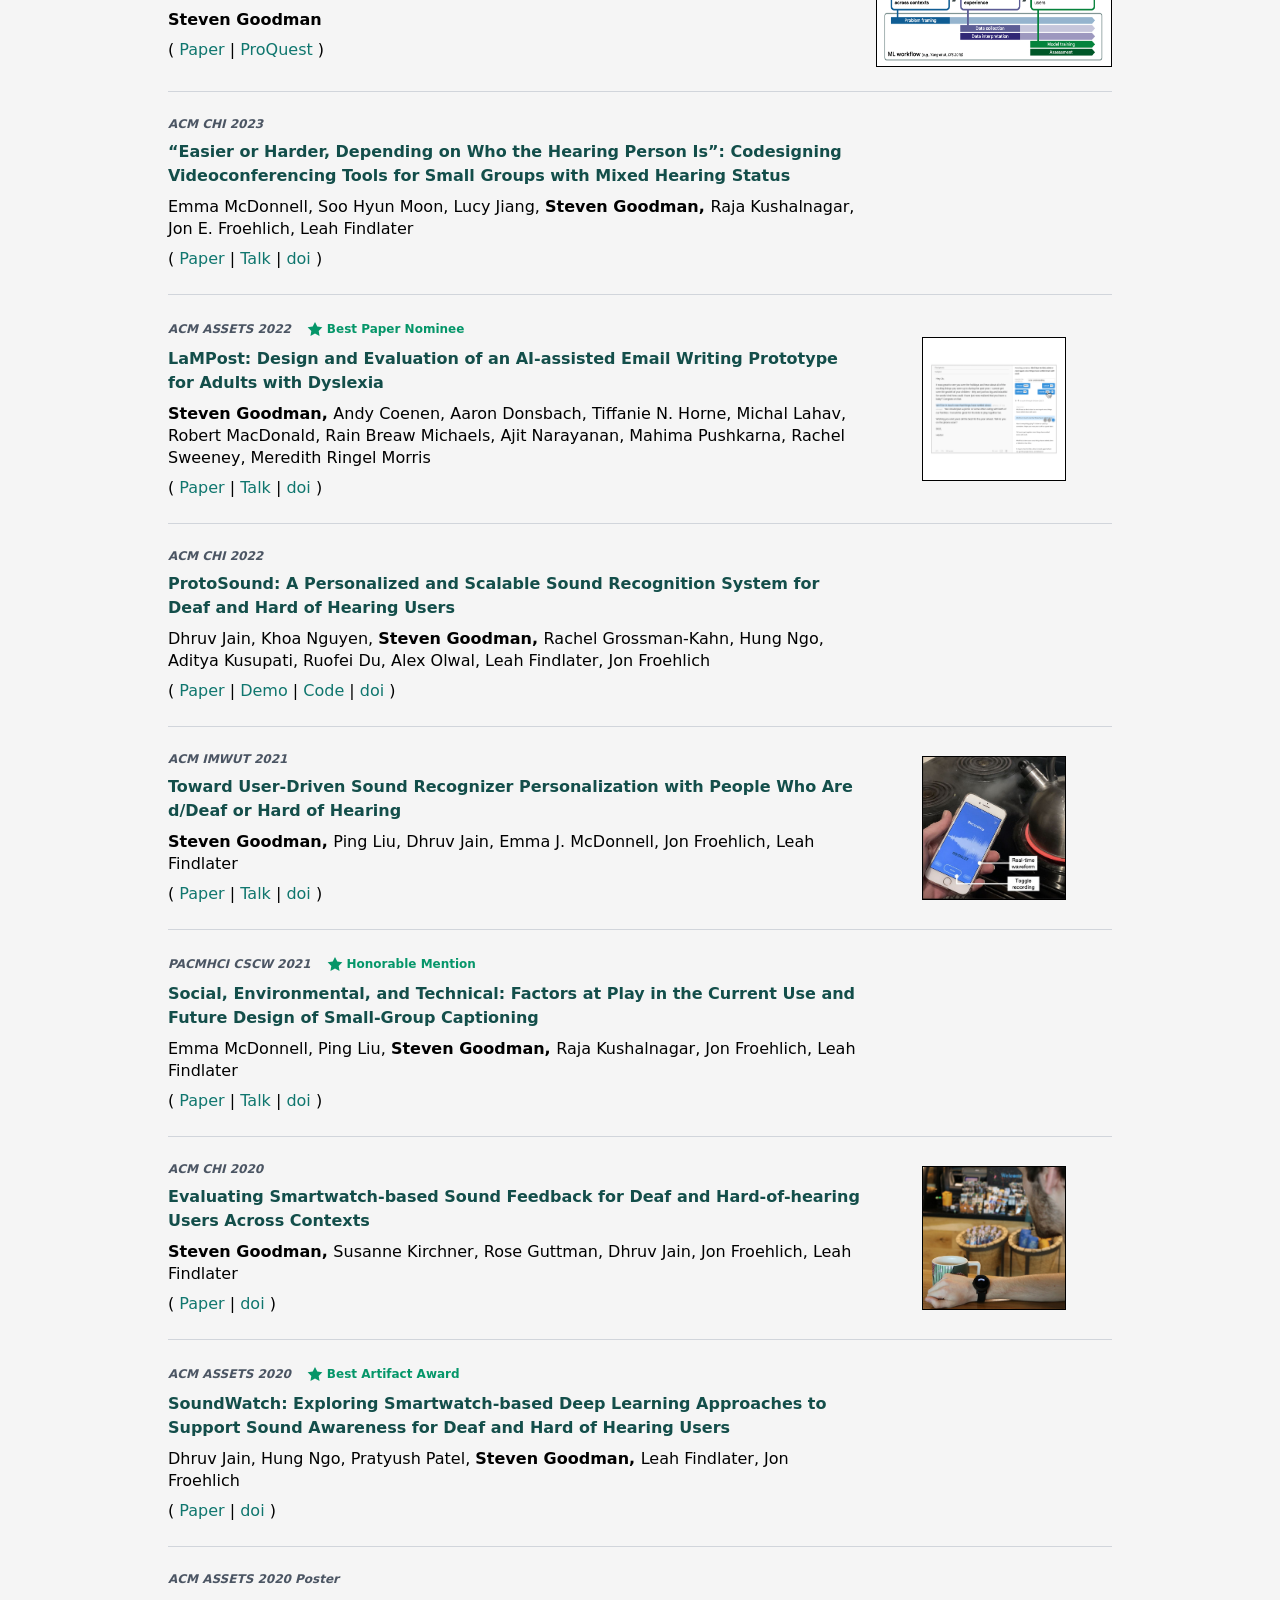
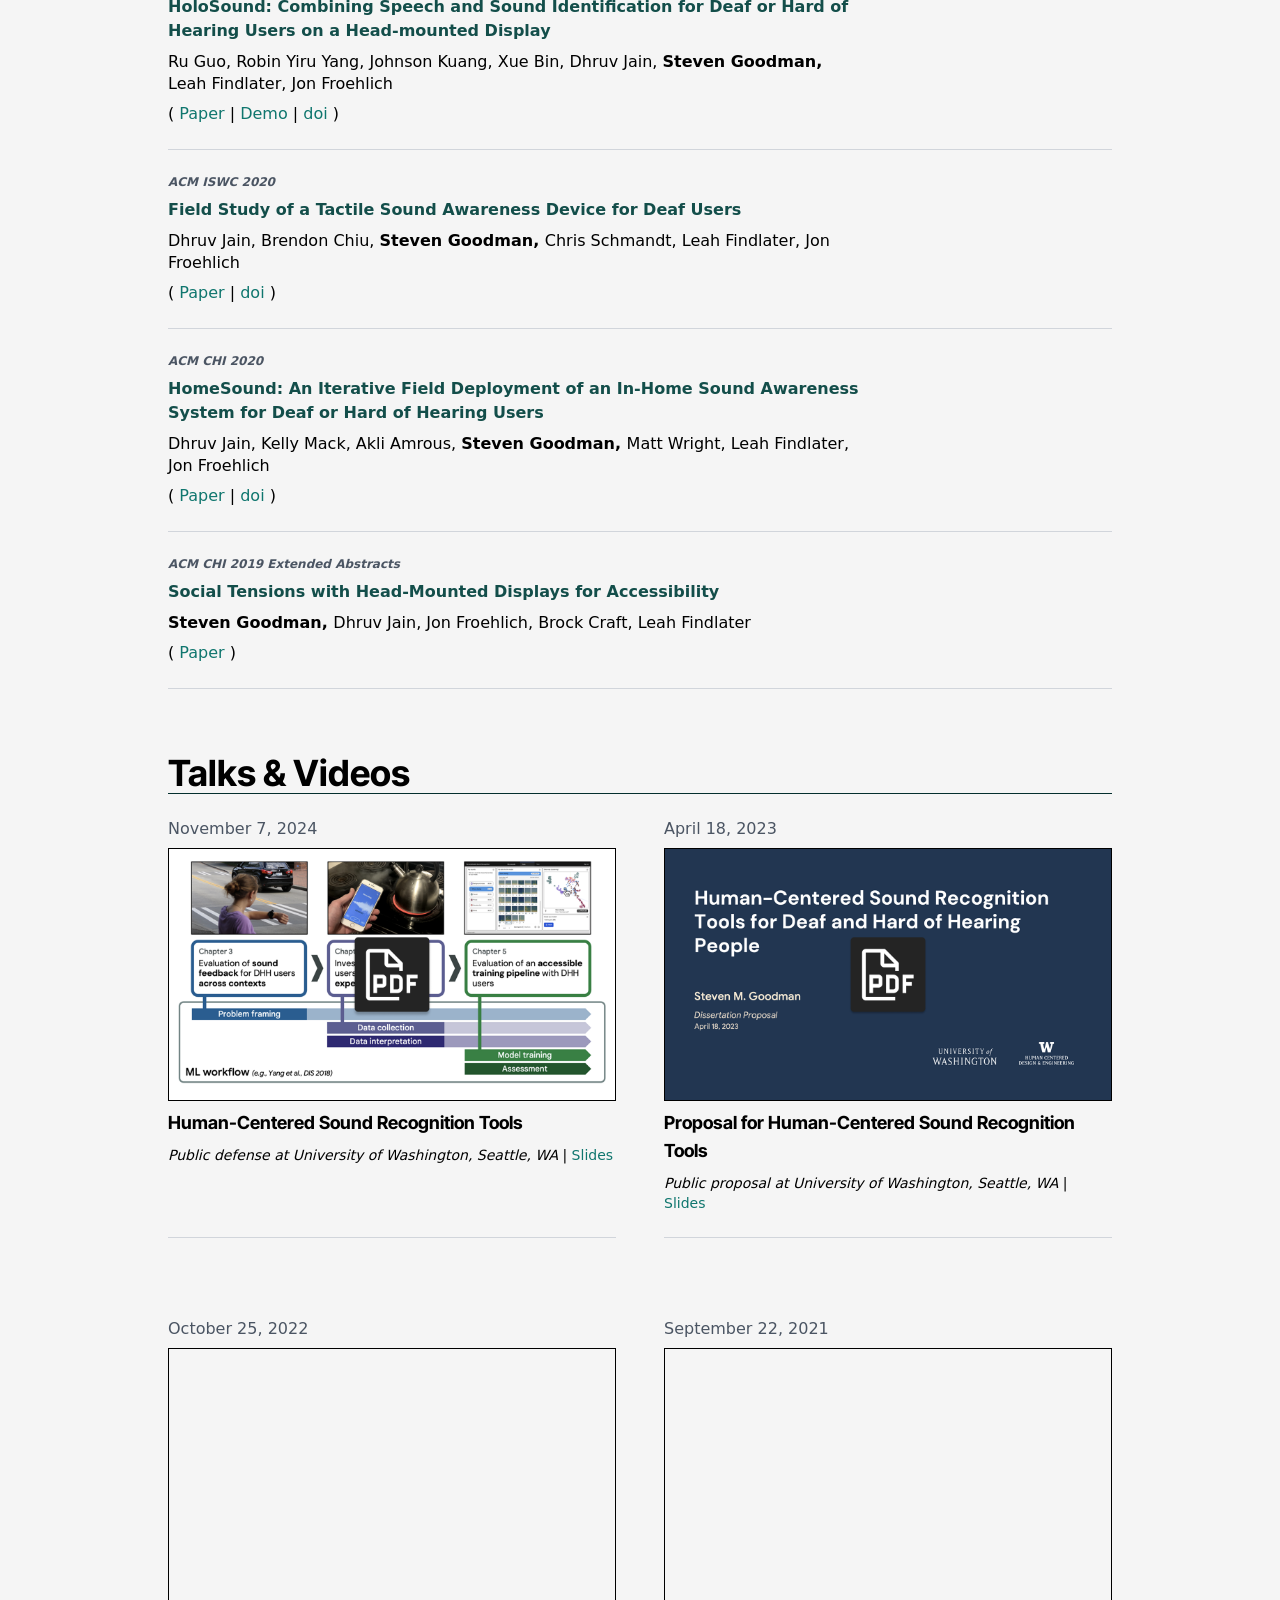
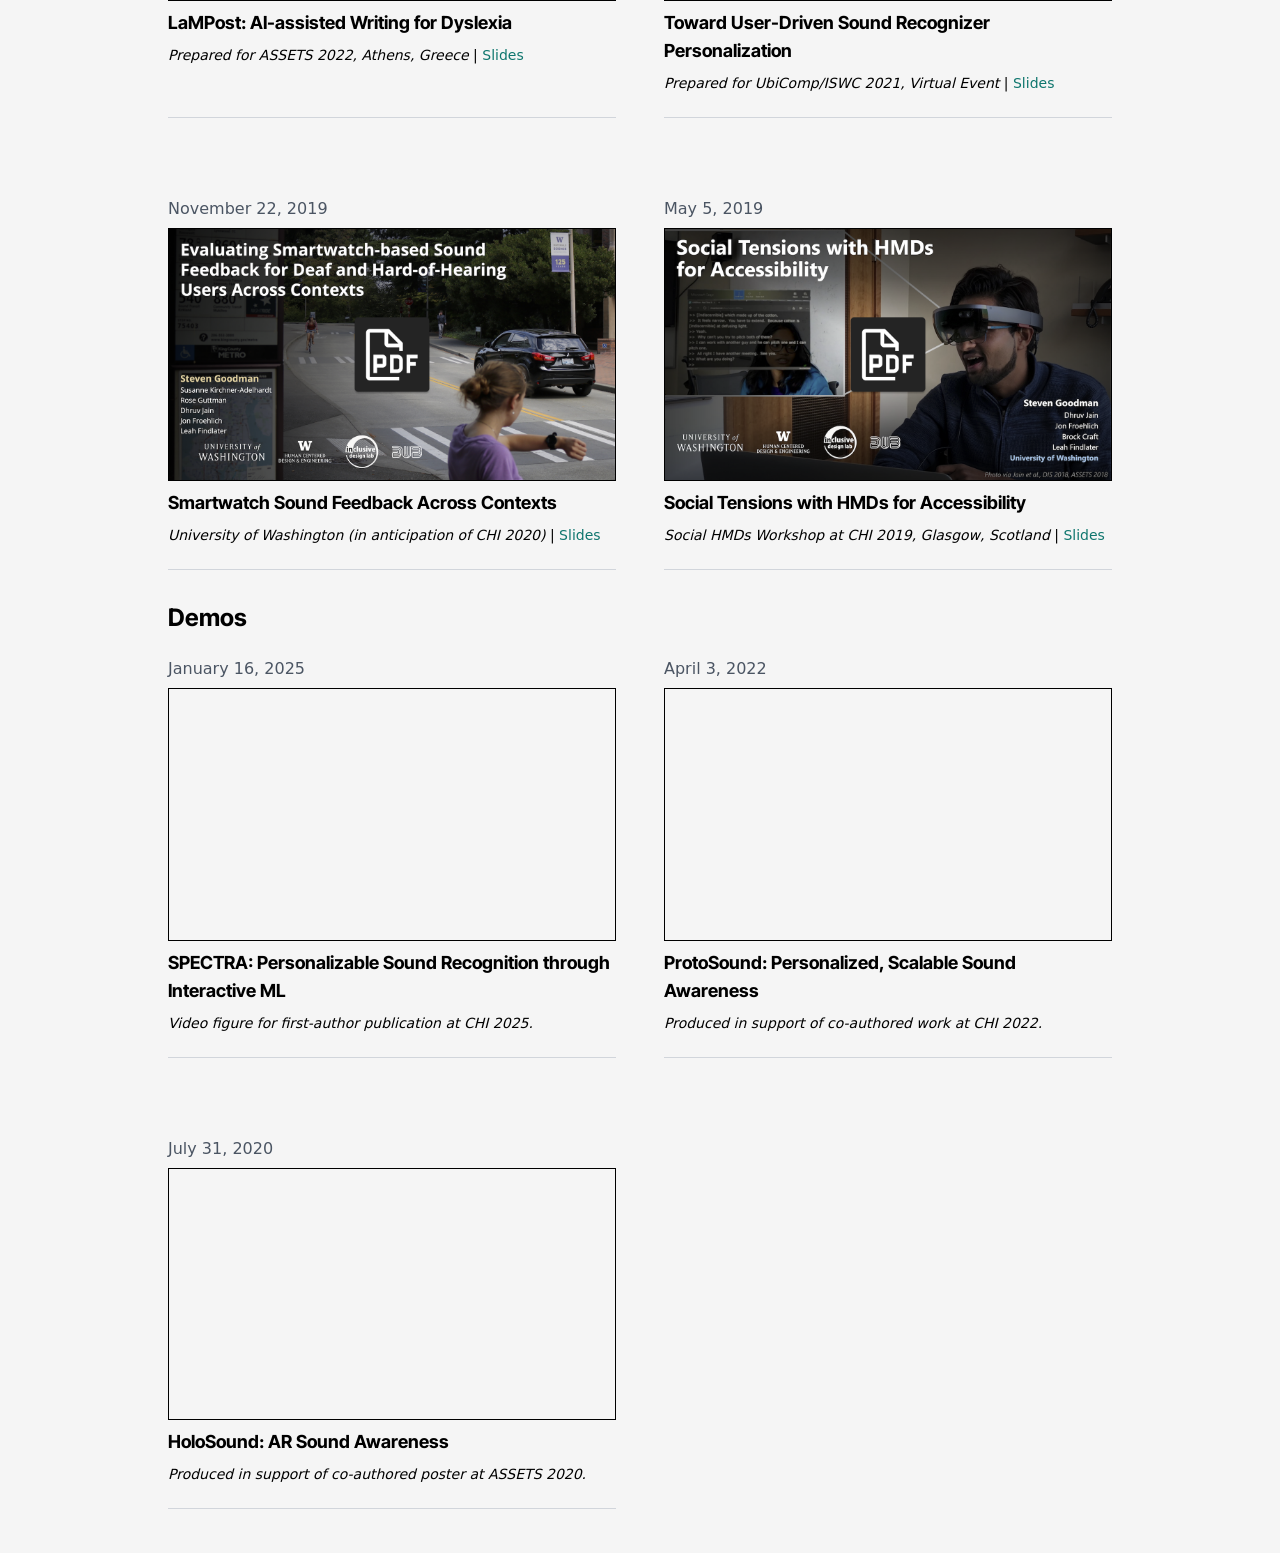
==== commit d9bff34f: "Added video, minor updates" ====
--- a/index.html
+++ b/index.html
@@ -11,21 +11,21 @@
     />
     <meta name="viewport" content="width=device-width" />
     
-		<link href="./app/immutable/assets/0.b8b957f5.css" rel="stylesheet">
-		<link href="./app/immutable/assets/2.29965c9a.css" rel="stylesheet">
-		<link rel="modulepreload" href="./app/immutable/entry/start.8c1e7e81.js">
+		<link href="./app/immutable/assets/0.7ecb8928.css" rel="stylesheet">
+		<link href="./app/immutable/assets/2.59b92357.css" rel="stylesheet">
+		<link rel="modulepreload" href="./app/immutable/entry/start.02726c8d.js">
 		<link rel="modulepreload" href="./app/immutable/chunks/scheduler.ba4dd0f0.js">
-		<link rel="modulepreload" href="./app/immutable/chunks/singletons.3f568260.js">
-		<link rel="modulepreload" href="./app/immutable/entry/app.e51145c7.js">
+		<link rel="modulepreload" href="./app/immutable/chunks/singletons.15da7872.js">
+		<link rel="modulepreload" href="./app/immutable/entry/app.af31e63c.js">
 		<link rel="modulepreload" href="./app/immutable/chunks/index.539872ee.js">
-		<link rel="modulepreload" href="./app/immutable/nodes/0.b1c86604.js">
-		<link rel="modulepreload" href="./app/immutable/nodes/2.0c5e4468.js">
+		<link rel="modulepreload" href="./app/immutable/nodes/0.32b621d0.js">
+		<link rel="modulepreload" href="./app/immutable/nodes/2.36a6bcd6.js">
   </head>
   <body data-sveltekit-preload-data="hover">
-    <div style="display: contents">  <div class="_main-container"><header><nav class="bg-white fixed w-full z-20 top-0 left-0 border-b border-black"><ul class="navigation w-[90vw] max-w-5xl flex flex-wrap justify-between items-center relative mx-auto py-6"><a class="logo" href="#top" data-svelte-h="svelte-63tnej"><h1 class="font-bold text-2xl text-black">Steven M. Goodman</h1></a> <input type="checkbox" id="check"> <span class="menu flex [&>li]:px-4 [&>li>a]:text-center [&>li>a]:relative [&>li>a]:transition [&>li>a]:duration-200 [&>li>a]:ease-in-out [&>li>a]:font-medium svelte-18f0hit"><li class="svelte-18f0hit" data-svelte-h="svelte-1bl46fw"><a href="#about_header" class="svelte-18f0hit">About</a></li> <li class="svelte-18f0hit" data-svelte-h="svelte-1bw5nsu"><a href="#publications_header" class="svelte-18f0hit">Publications</a></li> <li class="svelte-18f0hit" data-svelte-h="svelte-s4ckv7"><a href="#talks_header" class="svelte-18f0hit">Talks/Videos</a></li> <li class="svelte-18f0hit" data-svelte-h="svelte-leiyyv"><a href="Steven-Goodman_CV.pdf" class="svelte-18f0hit">CV</a></li> <label for="check" class="close-menu"><svg xmlns="http://www.w3.org/2000/svg" viewBox="0 0 32 32" fill="currentColor" preserveAspectRatio="xMidYMid meet" width="32" height="32" aria-hidden class="text-black"><path d="M17.4141 16L26 7.4141 24.5859 6 16 14.5859 7.4143 6 6 7.4141 14.5859 16 6 24.5859 7.4143 26 16 17.4141 24.5859 26 26 24.5859 17.4141 16z"></path></svg></label></span> <label for="check" class="open-menu"><div class="p-2"><svg xmlns="http://www.w3.org/2000/svg" viewBox="0 0 32 32" fill="currentColor" preserveAspectRatio="xMidYMid meet" width="32" height="32" aria-hidden><path d="M4 6H28V8H4zM4 24H28V26H4zM4 12H28V14H4zM4 18H28V20H4z"></path></svg></div></label></ul></nav></header> <main class="mx-auto" id="top"><section class="svelte-18f0hit"><div class="max-w-xs px-2.5 lg:max-w-none" data-svelte-h="svelte-12zh2eu"><img src="images/SG_headshot.jpeg" loading="lazy" decoding="async" style="color: transparent;" alt="Steven Goodman, a white man with short brown hair and a slight beard is visible from the shoulders up standing in front of a solid white background and wearing a dark shirt. He is looking directly at the camera and smiling. The photo is in black and white." class="me_picture"></div> <h2 id="about_header" data-svelte-h="svelte-1e4d2as">About Me</h2> <div class="mt-6 space-y-7" data-svelte-h="svelte-qy63em"><p>Hello! I am a recent Ph.D. graduate from the department of Human Centered Design &amp; Engineering
+    <div style="display: contents">  <div class="_main-container"><header><nav class="bg-white fixed w-full z-20 top-0 left-0 border-b border-black"><ul class="navigation w-[90vw] max-w-5xl flex flex-wrap justify-between items-center relative mx-auto py-6"><a class="logo" href="#top" data-svelte-h="svelte-63tnej"><h1 class="font-bold text-2xl text-black">Steven M. Goodman</h1></a> <input type="checkbox" id="check"> <span class="menu flex gap-6 [&>li>a]:text-center [&>li>a]:relative [&>li>a]:transition [&>li>a]:duration-200 [&>li>a]:ease-in-out [&>li>a]:font-medium"><li data-svelte-h="svelte-1bl46fw"><a href="#about_header">About</a></li> <li data-svelte-h="svelte-1bw5nsu"><a href="#publications_header">Publications</a></li> <li data-svelte-h="svelte-s4ckv7"><a href="#talks_header">Talks/Videos</a></li> <li data-svelte-h="svelte-leiyyv"><a href="Steven-Goodman_CV.pdf">CV</a></li> <label for="check" class="close-menu"><svg xmlns="http://www.w3.org/2000/svg" viewBox="0 0 32 32" fill="currentColor" preserveAspectRatio="xMidYMid meet" width="44" height="44" aria-hidden class="text-black"><path d="M17.4141 16L26 7.4141 24.5859 6 16 14.5859 7.4143 6 6 7.4141 14.5859 16 6 24.5859 7.4143 26 16 17.4141 24.5859 26 26 24.5859 17.4141 16z"></path></svg></label></span> <label for="check" class="open-menu"><div class="p-2"><svg xmlns="http://www.w3.org/2000/svg" viewBox="0 0 32 32" fill="currentColor" preserveAspectRatio="xMidYMid meet" width="32" height="32" aria-hidden><path d="M4 6H28V8H4zM4 24H28V26H4zM4 12H28V14H4zM4 18H28V20H4z"></path></svg></div></label></ul></nav></header> <main class="mx-auto" id="top"><section class="svelte-voxako"><div class="max-w-full md:max-w-none" data-svelte-h="svelte-15q3yrc"><img src="images/SG_headshot.jpeg" loading="lazy" decoding="async" style="color: transparent;" alt="Steven Goodman, a white man with short brown hair and a slight beard is visible from the shoulders up standing in front of a solid white background and wearing a dark shirt. He is looking directly at the camera and smiling. The photo is in black and white." class="me_picture svelte-voxako"></div> <h2 id="about_header" data-svelte-h="svelte-1e4d2as">About Me</h2> <div class="mt-6 space-y-7" data-svelte-h="svelte-p6g2y7"><p>Hello! I am a recent Ph.D. graduate from the department of Human Centered Design &amp; Engineering
     at the University of Washington, specializing in accessibility technologies and human-centered
-    AI. My dissertation explored interactive machine learning tools for Deaf, deaf, or hard of
-    hearing users to personalize their own sound recognition models, resulting in several
+    AI applications. My dissertation explored interactive machine learning tools for Deaf, deaf, or
+    hard of hearing users to personalize their own sound recognition models, resulting in several
     publications at top HCI venues (CHI, ASSETS, IMWUT). Previously, at Google Research, I led the
     design and evaluation of an AI support tool for writers with dyslexia using large language
     models, and at NASA and the University of Minnesota, I supported the development of novel
@@ -35,38 +35,37 @@
     wearables), and translating findings into actionable product guidance (experience in academic,
     industry, and government contexts). I am passionate about all issues at the intersection of AI
     and accessibility, including AI to assist users with disabilities; AI fairness; end-user agency
-    and trust in AI systems; and privacy and data protection.</p> <p>Please refer to my Curriculum Vitae for a complete overview of my experience and history, or
-    reach out if you’d like to learn more!</p></div> <div><div class="info_links svelte-18f0hit" id="email_link"><span class="icon"><svg xmlns="http://www.w3.org/2000/svg" viewBox="0 0 32 32" fill="currentColor" preserveAspectRatio="xMidYMid meet" width="32" height="32" aria-hidden><path d="M28,6H4A2,2,0,0,0,2,8V24a2,2,0,0,0,2,2H28a2,2,0,0,0,2-2V8A2,2,0,0,0,28,6ZM25.8,8,16,14.78,6.2,8ZM4,24V8.91l11.43,7.91a1,1,0,0,0,1.14,0L28,8.91V24Z"></path></svg></span> smgoodmn [at] gmail [dot] com</div> <div class="info_links svelte-18f0hit"><span class="icon"><svg xmlns="http://www.w3.org/2000/svg" viewBox="0 0 32 32" fill="currentColor" preserveAspectRatio="xMidYMid meet" width="32" height="32" aria-hidden><path d="M30 18L30 16 24 16 24 26 26 26 26 22 29 22 29 20 26 20 26 18 30 18zM19 26H15V16h4a3.0033 3.0033 0 013 3v4A3.0033 3.0033 0 0119 26zm-2-2h2a1.0011 1.0011 0 001-1V19a1.0011 1.0011 0 00-1-1H17zM11 16H6V26H8V23h3a2.0027 2.0027 0 002-2V18A2.0023 2.0023 0 0011 16zM8 21V18h3l.001 3z"></path><path d="M22,14V10a.9092.9092,0,0,0-.3-.7l-7-7A.9087.9087,0,0,0,14,2H4A2.0059,2.0059,0,0,0,2,4V28a2,2,0,0,0,2,2H20V28H4V4h8v6a2.0059,2.0059,0,0,0,2,2h6v2Zm-8-4V4.4L19.6,10Z"></path></svg></span> <a href="Steven-Goodman_CV.pdf" class="svelte-18f0hit" data-svelte-h="svelte-1br5pfj">Curriculum Vitae</a></div> <div class="info_links svelte-18f0hit"><span class="icon"><svg xmlns="http://www.w3.org/2000/svg" viewBox="0 0 32 32" fill="currentColor" preserveAspectRatio="xMidYMid meet" width="32" height="32" aria-hidden><path d="M26 30H24V27a5.0059 5.0059 0 00-5-5H13a5.0059 5.0059 0 00-5 5v3H6V27a7.0082 7.0082 0 017-7h6a7.0082 7.0082 0 017 7zM5 6A1 1 0 004 7v9H6V7A1 1 0 005 6z"></path><path d="M4,2V4H9v7a7,7,0,0,0,14,0V4h5V2Zm7,2H21V7H11Zm5,12a5,5,0,0,1-5-5V9H21v2A5,5,0,0,1,16,16Z"></path></svg></span> <a href="https://scholar.google.com/citations?user=03HVZhQAAAAJ&amp;hl=en" class="svelte-18f0hit" data-svelte-h="svelte-yzdeos">Scholar</a></div> <div class="info_links svelte-18f0hit"><span class="icon"><svg xmlns="http://www.w3.org/2000/svg" viewBox="0 0 32 32" fill="currentColor" preserveAspectRatio="xMidYMid meet" width="32" height="32" aria-hidden><path d="M28,10H22V6a2,2,0,0,0-2-2H12a2,2,0,0,0-2,2v4H4a2,2,0,0,0-2,2V26a2,2,0,0,0,2,2H28a2,2,0,0,0,2-2V12A2,2,0,0,0,28,10ZM12,6h8v4H12ZM4,26V12H28V26Z"></path></svg></span> <a href="https://www.linkedin.com/in/steven-m-goodman" class="svelte-18f0hit" data-svelte-h="svelte-1gxp8ci">LinkedIn</a></div></div> <p class="text-xs md:text-sm my-8"><i>Last updated: January 2025</i></p></section> <section class="svelte-18f0hit"><h2 id="publications_header" data-svelte-h="svelte-ai5cix">Selected Publications</h2> <ul id="main_pubs_list" class="svelte-5md2ap"><li class="svelte-5md2ap"><div class="pub_item svelte-5md2ap"><div class="my-auto w-full"><div class="pub_venue_name svelte-5md2ap">ACM CHI 2025 </div> <div><div class="pub_title svelte-5md2ap">SPECTRA: Personalizable Sound Recognition for Deaf and Hard of Hearing Users Through Interactive Machine Learning</div> <div class="pub_author_list svelte-5md2ap"><strong>Steven Goodman, </strong>Emma McDonnell, Jon E. Froehlich, Leah Findlater</div> <div class="pub_links_container svelte-5md2ap">(
+    and trust in AI systems; and privacy and data protection.</p> <p>Please reach out at my email below if you’d like to learn more!</p></div> <div><div class="info_links svelte-voxako" id="email_link"><span class="icon"><svg xmlns="http://www.w3.org/2000/svg" viewBox="0 0 32 32" fill="currentColor" preserveAspectRatio="xMidYMid meet" width="32" height="32" aria-hidden><path d="M28,6H4A2,2,0,0,0,2,8V24a2,2,0,0,0,2,2H28a2,2,0,0,0,2-2V8A2,2,0,0,0,28,6ZM25.8,8,16,14.78,6.2,8ZM4,24V8.91l11.43,7.91a1,1,0,0,0,1.14,0L28,8.91V24Z"></path></svg></span> smgoodmn [at] gmail [dot] com</div> <div class="info_links svelte-voxako"><span class="icon"><svg xmlns="http://www.w3.org/2000/svg" viewBox="0 0 32 32" fill="currentColor" preserveAspectRatio="xMidYMid meet" width="32" height="32" aria-hidden><path d="M30 18L30 16 24 16 24 26 26 26 26 22 29 22 29 20 26 20 26 18 30 18zM19 26H15V16h4a3.0033 3.0033 0 013 3v4A3.0033 3.0033 0 0119 26zm-2-2h2a1.0011 1.0011 0 001-1V19a1.0011 1.0011 0 00-1-1H17zM11 16H6V26H8V23h3a2.0027 2.0027 0 002-2V18A2.0023 2.0023 0 0011 16zM8 21V18h3l.001 3z"></path><path d="M22,14V10a.9092.9092,0,0,0-.3-.7l-7-7A.9087.9087,0,0,0,14,2H4A2.0059,2.0059,0,0,0,2,4V28a2,2,0,0,0,2,2H20V28H4V4h8v6a2.0059,2.0059,0,0,0,2,2h6v2Zm-8-4V4.4L19.6,10Z"></path></svg></span> <a href="Steven-Goodman_CV.pdf" class="svelte-voxako" data-svelte-h="svelte-1br5pfj">Curriculum Vitae</a></div> <div class="info_links svelte-voxako"><span class="icon"><svg xmlns="http://www.w3.org/2000/svg" viewBox="0 0 32 32" fill="currentColor" preserveAspectRatio="xMidYMid meet" width="32" height="32" aria-hidden><path d="M26 30H24V27a5.0059 5.0059 0 00-5-5H13a5.0059 5.0059 0 00-5 5v3H6V27a7.0082 7.0082 0 017-7h6a7.0082 7.0082 0 017 7zM5 6A1 1 0 004 7v9H6V7A1 1 0 005 6z"></path><path d="M4,2V4H9v7a7,7,0,0,0,14,0V4h5V2Zm7,2H21V7H11Zm5,12a5,5,0,0,1-5-5V9H21v2A5,5,0,0,1,16,16Z"></path></svg></span> <a href="https://scholar.google.com/citations?user=03HVZhQAAAAJ&amp;hl=en" class="svelte-voxako" data-svelte-h="svelte-yzdeos">Scholar</a></div> <div class="info_links svelte-voxako"><span class="icon"><svg xmlns="http://www.w3.org/2000/svg" viewBox="0 0 32 32" fill="currentColor" preserveAspectRatio="xMidYMid meet" width="32" height="32" aria-hidden><path d="M28,10H22V6a2,2,0,0,0-2-2H12a2,2,0,0,0-2,2v4H4a2,2,0,0,0-2,2V26a2,2,0,0,0,2,2H28a2,2,0,0,0,2-2V12A2,2,0,0,0,28,10ZM12,6h8v4H12ZM4,26V12H28V26Z"></path></svg></span> <a href="https://www.linkedin.com/in/steven-m-goodman" class="svelte-voxako" data-svelte-h="svelte-1gxp8ci">LinkedIn</a></div></div> <p class="text-xs md:text-sm my-8"><i>Last updated: Feb 2025</i></p></section> <section class="svelte-voxako"><h2 id="publications_header" data-svelte-h="svelte-ai5cix">Selected Publications</h2> <ul id="main_pubs_list" class="svelte-c8r2uh"><li class="svelte-c8r2uh"><div class="pub_item svelte-c8r2uh"><div class="my-auto w-full"><div class="pub_venue_name w-full items-center svelte-c8r2uh"><div>ACM CHI 2025</div> </div> <div><div class="pub_title svelte-c8r2uh">SPECTRA: Personalizable Sound Recognition for Deaf and Hard of Hearing Users Through Interactive Machine Learning</div> <div class="pub_author_list svelte-c8r2uh"><strong>Steven Goodman, </strong>Emma McDonnell, Jon E. Froehlich, Leah Findlater</div> <div class="pub_links_container svelte-c8r2uh">(
               <span class="text-gray-700 italic">To appear</span>
-              )</div> </div></div> <div class="pub_img_container svelte-5md2ap"><img class="pub_image svelte-5md2ap" src="images/2025_SPECTRA_square.png" alt="Part of Figure 5 in the paper, showing the user interface of an email composition tool and the 'Rewrite My Selection' feature described in this work. Copied here for decorative purposes."> </div></div> </li><li class="svelte-5md2ap"><div class="pub_item svelte-5md2ap"><div class="my-auto w-full"><div class="pub_venue_name svelte-5md2ap">Doctoral Dissertation, University of Washington | 2024 </div> <div><a href="papers/Goodman_UW2024_Dissertation.pdf"><div class="pub_title svelte-5md2ap">Human-Centered Sound Recognition Tools for Deaf and Hard of Hearing Users</div></a> <div class="pub_author_list svelte-5md2ap"><strong>Steven Goodman</strong></div> <div class="pub_links_container svelte-5md2ap">(
-              <a href="papers/Goodman_UW2024_Dissertation.pdf" class="svelte-5md2ap">Paper</a> | <a href="https://www.proquest.com/openview/e985386300fcb204eb888156f04f6bfc/" class="svelte-5md2ap">ProQuest</a>
-              )</div> </div></div> <div class="pub_img_container svelte-5md2ap"><img class="pub_image svelte-5md2ap" src="images/2024_Dissertation_overview.png" alt="Figure 1 in the dissertation, a graphic showing how three projects detailed in the dissertation each cover a different area of the traditional machine learning pipeline. Copied here for decorative purposes."> </div></div> </li><li class="svelte-5md2ap"><div class="pub_item svelte-5md2ap"><div class="my-auto w-full"><div class="pub_venue_name svelte-5md2ap">ACM CHI 2023 </div> <div><a href="papers/McDonnell_CHI2023_Easier-or-Harder.pdf"><div class="pub_title svelte-5md2ap">“Easier or Harder, Depending on Who the Hearing Person Is”: Codesigning Videoconferencing Tools for Small Groups with Mixed Hearing Status</div></a> <div class="pub_author_list svelte-5md2ap">Emma McDonnell, Soo Hyun Moon, Lucy Jiang, <strong>Steven Goodman, </strong>Raja Kushalnagar, Jon E. Froehlich, Leah Findlater</div> <div class="pub_links_container svelte-5md2ap">(
-              <a href="papers/McDonnell_CHI2023_Easier-or-Harder.pdf" class="svelte-5md2ap">Paper</a> | <a href="https://youtu.be/pOpsIms3DTA" class="svelte-5md2ap">Talk</a> | <a href="https://doi.org/10.1145/3544548.3580809" class="svelte-5md2ap">doi</a>
-              )</div> </div></div> <div class="pub_img_container svelte-5md2ap"> </div></div> </li><li class="svelte-5md2ap"><div class="pub_item svelte-5md2ap"><div class="my-auto w-full"><div class="pub_venue_name svelte-5md2ap">ACM ASSETS 2022 <span class="pub_award svelte-5md2ap"><svg xmlns="http://www.w3.org/2000/svg" viewBox="0 0 32 32" fill="currentColor" preserveAspectRatio="xMidYMid meet" width="20" height="20" aria-hidden class="pr-1"><path d="M16,2l-4.55,9.22L1.28,12.69l7.36,7.18L6.9,30,16,25.22,25.1,30,23.36,19.87l7.36-7.17L20.55,11.22Z"></path></svg>Best Paper Nominee</span></div> <div><a href="papers/Goodman_ASSETS2022_LaMPost.pdf"><div class="pub_title svelte-5md2ap">LaMPost: Design and Evaluation of an AI-assisted Email Writing Prototype for Adults with Dyslexia</div></a> <div class="pub_author_list svelte-5md2ap"><strong>Steven Goodman, </strong>Andy Coenen, Aaron Donsbach, Tiffanie N. Horne, Michal Lahav, Robert MacDonald, Rain Breaw Michaels, Ajit Narayanan, Mahima Pushkarna, Rachel Sweeney, Meredith Ringel Morris</div> <div class="pub_links_container svelte-5md2ap">(
-              <a href="papers/Goodman_ASSETS2022_LaMPost.pdf" class="svelte-5md2ap">Paper</a> | <a href="https://youtu.be/1JYUCcRcRg8" class="svelte-5md2ap">Talk</a> | <a href="https://doi.org/10.1145/3517428.3544819" class="svelte-5md2ap">doi</a>
-              )</div> </div></div> <div class="pub_img_container svelte-5md2ap"><img class="pub_image svelte-5md2ap" src="images/2022_LaMPost_square.png" alt="Part of Figure 5 in the paper, showing the user interface of an email composition tool and the 'Rewrite My Selection' feature described in this work. Copied here for decorative purposes."> </div></div> </li><li class="svelte-5md2ap"><div class="pub_item svelte-5md2ap"><div class="my-auto w-full"><div class="pub_venue_name svelte-5md2ap">ACM CHI 2022 </div> <div><a href="papers/Jain_CHI2022_Protosound.pdf"><div class="pub_title svelte-5md2ap">ProtoSound: A Personalized and Scalable Sound Recognition System for Deaf and Hard of Hearing Users</div></a> <div class="pub_author_list svelte-5md2ap">Dhruv Jain, Khoa Nguyen, <strong>Steven Goodman, </strong>Rachel Grossman-Kahn, Hung Ngo, Aditya Kusupati, Ruofei Du, Alex Olwal, Leah Findlater, Jon Froehlich</div> <div class="pub_links_container svelte-5md2ap">(
-              <a href="papers/Jain_CHI2022_Protosound.pdf" class="svelte-5md2ap">Paper</a> | <a href="https://www.youtube.com/watch?v=bDE95hKiLqw" class="svelte-5md2ap">Video</a> | <a href="https://github.com/makeabilitylab/ProtoSound" class="svelte-5md2ap">Code</a> | <a href="https://doi.org/10.1145/3491102.3502020" class="svelte-5md2ap">doi</a>
-              )</div> </div></div> <div class="pub_img_container svelte-5md2ap"> </div></div> </li><li class="svelte-5md2ap"><div class="pub_item svelte-5md2ap"><div class="my-auto w-full"><div class="pub_venue_name svelte-5md2ap">ACM IMWUT 2021 </div> <div><a href="papers/Goodman_IMWUT2021_TowardUserDriven.pdf"><div class="pub_title svelte-5md2ap">Toward User-Driven Sound Recognizer Personalization with People Who Are d/Deaf or Hard of Hearing</div></a> <div class="pub_author_list svelte-5md2ap"><strong>Steven Goodman, </strong>Ping Liu, Dhruv Jain, Emma J. McDonnell, Jon Froehlich, Leah Findlater</div> <div class="pub_links_container svelte-5md2ap">(
-              <a href="papers/Goodman_IMWUT2021_TowardUserDriven.pdf" class="svelte-5md2ap">Paper</a> | <a href="https://www.youtube.com/watch?v=GWNzKHhOvGE" class="svelte-5md2ap">Talk</a> | <a href="https://doi.org/10.1145/3463501" class="svelte-5md2ap">doi</a>
-              )</div> </div></div> <div class="pub_img_container svelte-5md2ap"><img class="pub_image svelte-5md2ap" src="images/2021_TMSR_square.jpg" alt="Image from Figure 2 of the paper, showing a participant recording a kettle boiling sound on a smartphone recording app. Copied here for decorative purposes."> </div></div> </li><li class="svelte-5md2ap"><div class="pub_item svelte-5md2ap"><div class="my-auto w-full"><div class="pub_venue_name svelte-5md2ap">PACMHCI CSCW 2021 <span class="pub_award svelte-5md2ap"><svg xmlns="http://www.w3.org/2000/svg" viewBox="0 0 32 32" fill="currentColor" preserveAspectRatio="xMidYMid meet" width="20" height="20" aria-hidden class="pr-1"><path d="M16,2l-4.55,9.22L1.28,12.69l7.36,7.18L6.9,30,16,25.22,25.1,30,23.36,19.87l7.36-7.17L20.55,11.22Z"></path></svg>Honorable Mention</span></div> <div><a href="papers/McDonnell_CSCWPACMHCI2021_SocialEnvironmentalTechnical.pdf"><div class="pub_title svelte-5md2ap">Social, Environmental, and Technical: Factors at Play in the Current Use and Future Design of Small-Group Captioning</div></a> <div class="pub_author_list svelte-5md2ap">Emma McDonnell, Ping Liu, <strong>Steven Goodman, </strong>Raja Kushalnagar, Jon Froehlich, Leah Findlater</div> <div class="pub_links_container svelte-5md2ap">(
-              <a href="papers/McDonnell_CSCWPACMHCI2021_SocialEnvironmentalTechnical.pdf" class="svelte-5md2ap">Paper</a> | <a href="https://youtu.be/1TC8sfPQxxQ" class="svelte-5md2ap">Talk</a> | <a href="https://doi.org/10.1145/3479578" class="svelte-5md2ap">doi</a>
-              )</div> </div></div> <div class="pub_img_container svelte-5md2ap"> </div></div> </li><li class="svelte-5md2ap"><div class="pub_item svelte-5md2ap"><div class="my-auto w-full"><div class="pub_venue_name svelte-5md2ap">ACM CHI 2020 </div> <div><a href="papers/Goodman_CHI2020_EvaluatingSmartwatchAcrossContexts.pdf"><div class="pub_title svelte-5md2ap">Evaluating Smartwatch-based Sound Feedback for Deaf and Hard-of-hearing Users Across Contexts</div></a> <div class="pub_author_list svelte-5md2ap"><strong>Steven Goodman, </strong>Susanne Kirchner, Rose Guttman, Dhruv Jain, Jon Froehlich, Leah Findlater</div> <div class="pub_links_container svelte-5md2ap">(
-              <a href="papers/Goodman_CHI2020_EvaluatingSmartwatchAcrossContexts.pdf" class="svelte-5md2ap">Paper</a> | <a href="https://doi.org/10.1145/3313831.3376406" class="svelte-5md2ap">doi</a>
-              )</div> </div></div> <div class="pub_img_container svelte-5md2ap"><img class="pub_image svelte-5md2ap" src="images/2020_Smartwatches_square.jpg" alt="A person sitting in a coffee shop looking at a smartwatch, which displays the direction of a sound occurring in their vicinity. Copied here for decorative purposes."> </div></div> </li><li class="svelte-5md2ap"><div class="pub_item svelte-5md2ap"><div class="my-auto w-full"><div class="pub_venue_name svelte-5md2ap">ACM ASSETS 2020 <span class="pub_award svelte-5md2ap"><svg xmlns="http://www.w3.org/2000/svg" viewBox="0 0 32 32" fill="currentColor" preserveAspectRatio="xMidYMid meet" width="20" height="20" aria-hidden class="pr-1"><path d="M16,2l-4.55,9.22L1.28,12.69l7.36,7.18L6.9,30,16,25.22,25.1,30,23.36,19.87l7.36-7.17L20.55,11.22Z"></path></svg>Best Artifact Award</span></div> <div><a href="papers/Jain_ASSETS2020_Soundwatch.pdf"><div class="pub_title svelte-5md2ap">SoundWatch: Exploring Smartwatch-based Deep Learning Approaches to Support Sound Awareness for Deaf and Hard of Hearing Users</div></a> <div class="pub_author_list svelte-5md2ap">Dhruv Jain, Hung Ngo, Pratyush Patel, <strong>Steven Goodman, </strong>Leah Findlater, Jon Froehlich</div> <div class="pub_links_container svelte-5md2ap">(
-              <a href="papers/Jain_ASSETS2020_Soundwatch.pdf" class="svelte-5md2ap">Paper</a> | <a href="https://doi.org/10.1145/3373625.3416991" class="svelte-5md2ap">doi</a>
-              )</div> </div></div> <div class="pub_img_container svelte-5md2ap"> </div></div> </li><li class="svelte-5md2ap"><div class="pub_item svelte-5md2ap"><div class="my-auto w-full"><div class="pub_venue_name svelte-5md2ap">ACM ASSETS 2020 Poster </div> <div><a href="papers/Guo_POSTERASSETS2020_Holosound.pdf"><div class="pub_title svelte-5md2ap">HoloSound: Combining Speech and Sound Identification for Deaf or Hard of Hearing Users on a Head-mounted Display</div></a> <div class="pub_author_list svelte-5md2ap">Ru Guo, Robin Yiru Yang, Johnson Kuang, Xue Bin, Dhruv Jain, <strong>Steven Goodman, </strong>Leah Findlater, Jon Froehlich</div> <div class="pub_links_container svelte-5md2ap">(
-              <a href="papers/Guo_POSTERASSETS2020_Holosound.pdf" class="svelte-5md2ap">Paper</a> | <a href="https://www.youtube.com/watch?v=-F9yL-XM02o" class="svelte-5md2ap">Video</a> | <a href="https://doi.org/10.1145/3373625.3418031" class="svelte-5md2ap">doi</a>
-              )</div> </div></div> <div class="pub_img_container svelte-5md2ap"> </div></div> </li><li class="svelte-5md2ap"><div class="pub_item svelte-5md2ap"><div class="my-auto w-full"><div class="pub_venue_name svelte-5md2ap">ACM ISWC 2020 </div> <div><a href="papers/Jain_ISWC2020_FieldStudyOfATactile.pdf"><div class="pub_title svelte-5md2ap">Field Study of a Tactile Sound Awareness Device for Deaf Users</div></a> <div class="pub_author_list svelte-5md2ap">Dhruv Jain, Brendon Chiu, <strong>Steven Goodman, </strong>Chris Schmandt, Leah Findlater, Jon Froehlich</div> <div class="pub_links_container svelte-5md2ap">(
-              <a href="papers/Jain_ISWC2020_FieldStudyOfATactile.pdf" class="svelte-5md2ap">Paper</a> | <a href="https://doi.org/10.1145/3410531.3414291" class="svelte-5md2ap">doi</a>
-              )</div> </div></div> <div class="pub_img_container svelte-5md2ap"> </div></div> </li><li class="svelte-5md2ap"><div class="pub_item svelte-5md2ap"><div class="my-auto w-full"><div class="pub_venue_name svelte-5md2ap">ACM CHI 2020 </div> <div><a href="papers/Jain_CHI2020_Homesound.pdf"><div class="pub_title svelte-5md2ap">HomeSound: An Iterative Field Deployment of an In-Home Sound Awareness System for Deaf or Hard of Hearing Users</div></a> <div class="pub_author_list svelte-5md2ap">Dhruv Jain, Kelly Mack, Akli Amrous, <strong>Steven Goodman, </strong>Matt Wright, Leah Findlater, Jon Froehlich</div> <div class="pub_links_container svelte-5md2ap">(
-              <a href="papers/Jain_CHI2020_Homesound.pdf" class="svelte-5md2ap">Paper</a> | <a href="https://doi.org/10.1145/3313831.3376758" class="svelte-5md2ap">doi</a>
-              )</div> </div></div> <div class="pub_img_container svelte-5md2ap"> </div></div> </li><li class="svelte-5md2ap"><div class="pub_item svelte-5md2ap"><div class="my-auto w-full"><div class="pub_venue_name svelte-5md2ap">ACM CHI 2019 Extended Abstracts </div> <div><a href="papers/Goodman_CHI2019EA_SocialHMD.pdf"><div class="pub_title svelte-5md2ap">Social Tensions with Head-Mounted Displays for Accessibility</div></a> <div class="pub_author_list svelte-5md2ap"><strong>Steven Goodman, </strong>Dhruv Jain, Jon Froehlich, Brock Craft, Leah Findlater</div> <div class="pub_links_container svelte-5md2ap">(
-              <a href="papers/Goodman_CHI2019EA_SocialHMD.pdf" class="svelte-5md2ap">Paper</a>
-              )</div> </div></div> <div class="pub_img_container svelte-5md2ap"> </div></div> </li> </ul></section> <section class="svelte-18f0hit"><h2 id="talks_header" data-svelte-h="svelte-dq7294">Talks &amp; Videos</h2> <ul id="talks_list" class="svelte-jcq3mh"><li class="svelte-jcq3mh"><div class="talk_date svelte-jcq3mh">April 18, 2023</div> <div><a href="slides/UW-2023_Dissertation-Proposal_slides.pdf"><img src="images/UW2023_Proposal_slide-preview.png" alt="First slide of the talk with white text on a blue background. The title reads: Human-Centered Sound Recognition Tools for Deaf and Hard of Hearing People."> </a></div> <h4 class="svelte-jcq3mh">Human-Centered Sound Recognition Tools</h4> <div class="talk_note svelte-jcq3mh">Public proposal at the University of Washington  | <a href="slides/UW-2023_Dissertation-Proposal_slides.pdf">Slides</a></div> </li><li class="svelte-jcq3mh"><div class="talk_date svelte-jcq3mh">October 25, 2022</div> <div><div class="aspect-w-16 aspect-h-9"><iframe title="Youtube video for LaMPost: AI-assisted Writing for Dyslexia" src="https://www.youtube.com/embed/1JYUCcRcRg8?rel=0&amp;cc_load_policy=1&amp;iv_load_policy=3&amp;color=white" frameborder="0" allow="accelerometer; autoplay; clipboard-write; encrypted-media; gyroscope; picture-in-picture" allowfullscreen></iframe> </div></div> <h4 class="svelte-jcq3mh">LaMPost: AI-assisted Writing for Dyslexia</h4> <div class="talk_note svelte-jcq3mh">ASSETS 2022 in Athens, Greece  | <a href="slides/ASSETS-2022_LaMPost_slides.pdf">Slides</a></div> </li><li class="svelte-jcq3mh"><div class="talk_date svelte-jcq3mh">September 22, 2021</div> <div><div class="aspect-w-16 aspect-h-9"><iframe title="Youtube video for Toward User-Driven Sound Recognizer Personalization" src="https://www.youtube.com/embed/v5qvlZD6aKE?rel=0&amp;cc_load_policy=1&amp;iv_load_policy=3&amp;color=white" frameborder="0" allow="accelerometer; autoplay; clipboard-write; encrypted-media; gyroscope; picture-in-picture" allowfullscreen></iframe> </div></div> <h4 class="svelte-jcq3mh">Toward User-Driven Sound Recognizer Personalization</h4> <div class="talk_note svelte-jcq3mh">Virtual event for paper at UbiComp 2021  | <a href="slides/IMWUT-2021_TMSR_slides.pdf">Slides</a></div> </li><li class="svelte-jcq3mh"><div class="talk_date svelte-jcq3mh">November 22, 2019</div> <div><a href="slides/CHI-2020_Smartwatches_slides.pdf"><img src="images/CHI2020_Smartwatches_slide-preview.png" alt="First slide of the talk with an image of an individual standing at a crosswalk and looking at a smartwatch on their wrist. In the background, a car drives past while a bicyclist approaches. The title reads: Evaluating Smartwatch-based Sound Feedback for Deaf and Hard-of-Hearing Users Across Contexts."> </a></div> <h4 class="svelte-jcq3mh">Smartwatch Sound Feedback Across Contexts</h4> <div class="talk_note svelte-jcq3mh">University of Washington (in anticipation of CHI 2020 paper)  | <a href="slides/CHI-2020_Smartwatches_slides.pdf">Slides</a></div> </li><li class="svelte-jcq3mh"><div class="talk_date svelte-jcq3mh">May 5, 2019</div> <div><a href="slides/CHI-SHMD-2019_SocialHMD_slides.pdf"><img src="images/CHI2019EA_SocialHMD_slide-preview.png" alt="First slide of the talk with an image of a two individuals talking. One is wearing a head-mounted display that is projecting simulated captions beneath the other person. The title reads: Social Tensions with HMDs for Accessibility."> </a></div> <h4 class="svelte-jcq3mh">Social Tensions with HMDs for Accessibility</h4> <div class="talk_note svelte-jcq3mh">Social HMDs workshop at CHI 2019 in Glasgow, Scotland  | <a href="slides/CHI-SHMD-2019_SocialHMD_slides.pdf">Slides</a></div> </li></ul> <h3 data-svelte-h="svelte-151j2ls">Videos</h3> <ul id="videos_list" class="svelte-jcq3mh"><li class="svelte-jcq3mh"><div class="aspect-w-16 aspect-h-9"><iframe title="Youtube video for ProtoSound: Personalized, Scalable Sound Awareness" src="https://www.youtube.com/embed/bDE95hKiLqw?rel=0&amp;cc_load_policy=1&amp;iv_load_policy=3&amp;color=white" frameborder="0" allow="accelerometer; autoplay; clipboard-write; encrypted-media; gyroscope; picture-in-picture" allowfullscreen></iframe></div> <h4 class="svelte-jcq3mh">ProtoSound: Personalized, Scalable Sound Awareness</h4> <div>April 3, 2022</div> <div class="video_note svelte-jcq3mh">Produced video in support of co-authored work at CHI 2022.</div> </li><li class="svelte-jcq3mh"><div class="aspect-w-16 aspect-h-9"><iframe title="Youtube video for HoloSound: AR Sound Awareness" src="https://www.youtube.com/embed/-F9yL-XM02o?rel=0&amp;cc_load_policy=1&amp;iv_load_policy=3&amp;color=white" frameborder="0" allow="accelerometer; autoplay; clipboard-write; encrypted-media; gyroscope; picture-in-picture" allowfullscreen></iframe></div> <h4 class="svelte-jcq3mh">HoloSound: AR Sound Awareness</h4> <div>July 31, 2020</div> <div class="video_note svelte-jcq3mh">Produced video in support a co-authored poster at ASSETS 2020.</div> </li> </ul></section></main> <footer data-svelte-h="svelte-dfhj06"><div class="foot_div"></div></footer> </div> 
+              )</div> </div></div> <div class="pub_img_container svelte-c8r2uh"><img class="pub_image svelte-c8r2uh" src="images/2025_SPECTRA_square.png" alt="Part of Figure 5 in the paper, showing the user interface of an email composition tool and the 'Rewrite My Selection' feature described in this work. Copied here for decorative purposes."> </div></div> </li><li class="svelte-c8r2uh"><div class="pub_item svelte-c8r2uh"><div class="my-auto w-full"><div class="pub_venue_name w-full items-center svelte-c8r2uh"><div>Doctoral Dissertation, University of Washington, 2024</div> </div> <div><a href="papers/Goodman_UW2024_Dissertation.pdf" class="svelte-c8r2uh"><div class="pub_title svelte-c8r2uh">Human-Centered Sound Recognition Tools for Deaf and Hard of Hearing Users</div></a> <div class="pub_author_list svelte-c8r2uh"><strong>Steven Goodman</strong></div> <div class="pub_links_container svelte-c8r2uh">(
+              <a href="papers/Goodman_UW2024_Dissertation.pdf" class="svelte-c8r2uh">Paper</a> | <a href="https://www.proquest.com/openview/e985386300fcb204eb888156f04f6bfc/" class="svelte-c8r2uh">ProQuest</a>
+              )</div> </div></div> <div class="pub_img_container svelte-c8r2uh"><a href="papers/Goodman_UW2024_Dissertation.pdf"><img class="pub_image svelte-c8r2uh" src="images/2024_Dissertation_overview.png" alt="Figure 1 in the dissertation, a graphic showing how three projects detailed in the dissertation each cover a different area of the traditional machine learning pipeline. Copied here for decorative purposes."> </a> </div></div> </li><li class="svelte-c8r2uh"><div class="pub_item svelte-c8r2uh"><div class="my-auto w-full"><div class="pub_venue_name w-full items-center svelte-c8r2uh"><div>ACM CHI 2023</div> </div> <div><a href="papers/McDonnell_CHI2023_Easier-or-Harder.pdf" class="svelte-c8r2uh"><div class="pub_title svelte-c8r2uh">“Easier or Harder, Depending on Who the Hearing Person Is”: Codesigning Videoconferencing Tools for Small Groups with Mixed Hearing Status</div></a> <div class="pub_author_list svelte-c8r2uh">Emma McDonnell, Soo Hyun Moon, Lucy Jiang, <strong>Steven Goodman, </strong>Raja Kushalnagar, Jon E. Froehlich, Leah Findlater</div> <div class="pub_links_container svelte-c8r2uh">(
+              <a href="papers/McDonnell_CHI2023_Easier-or-Harder.pdf" class="svelte-c8r2uh">Paper</a> | <a href="https://youtu.be/pOpsIms3DTA" class="svelte-c8r2uh">Talk</a> | <a href="https://doi.org/10.1145/3544548.3580809" class="svelte-c8r2uh">doi</a>
+              )</div> </div></div> <div class="pub_img_container svelte-c8r2uh"> </div></div> </li><li class="svelte-c8r2uh"><div class="pub_item svelte-c8r2uh"><div class="my-auto w-full"><div class="pub_venue_name w-full items-center svelte-c8r2uh"><div>ACM ASSETS 2022</div> <div class="pub_award svelte-c8r2uh"><svg xmlns="http://www.w3.org/2000/svg" viewBox="0 0 32 32" fill="currentColor" preserveAspectRatio="xMidYMid meet" width="20" height="20" aria-hidden class="pr-1"><path d="M16,2l-4.55,9.22L1.28,12.69l7.36,7.18L6.9,30,16,25.22,25.1,30,23.36,19.87l7.36-7.17L20.55,11.22Z"></path></svg>Best Paper Nominee </div></div> <div><a href="papers/Goodman_ASSETS2022_LaMPost.pdf" class="svelte-c8r2uh"><div class="pub_title svelte-c8r2uh">LaMPost: Design and Evaluation of an AI-assisted Email Writing Prototype for Adults with Dyslexia</div></a> <div class="pub_author_list svelte-c8r2uh"><strong>Steven Goodman, </strong>Andy Coenen, Aaron Donsbach, Tiffanie N. Horne, Michal Lahav, Robert MacDonald, Rain Breaw Michaels, Ajit Narayanan, Mahima Pushkarna, Rachel Sweeney, Meredith Ringel Morris</div> <div class="pub_links_container svelte-c8r2uh">(
+              <a href="papers/Goodman_ASSETS2022_LaMPost.pdf" class="svelte-c8r2uh">Paper</a> | <a href="https://youtu.be/uwWX3XNOOVU" class="svelte-c8r2uh">Talk</a> | <a href="https://doi.org/10.1145/3517428.3544819" class="svelte-c8r2uh">doi</a>
+              )</div> </div></div> <div class="pub_img_container svelte-c8r2uh"><a href="papers/Goodman_ASSETS2022_LaMPost.pdf"><img class="pub_image svelte-c8r2uh" src="images/2022_LaMPost_square.png" alt="Part of Figure 5 in the paper, showing the user interface of an email composition tool and the 'Rewrite My Selection' feature described in this work. Copied here for decorative purposes."> </a> </div></div> </li><li class="svelte-c8r2uh"><div class="pub_item svelte-c8r2uh"><div class="my-auto w-full"><div class="pub_venue_name w-full items-center svelte-c8r2uh"><div>ACM CHI 2022</div> </div> <div><a href="papers/Jain_CHI2022_Protosound.pdf" class="svelte-c8r2uh"><div class="pub_title svelte-c8r2uh">ProtoSound: A Personalized and Scalable Sound Recognition System for Deaf and Hard of Hearing Users</div></a> <div class="pub_author_list svelte-c8r2uh">Dhruv Jain, Khoa Nguyen, <strong>Steven Goodman, </strong>Rachel Grossman-Kahn, Hung Ngo, Aditya Kusupati, Ruofei Du, Alex Olwal, Leah Findlater, Jon Froehlich</div> <div class="pub_links_container svelte-c8r2uh">(
+              <a href="papers/Jain_CHI2022_Protosound.pdf" class="svelte-c8r2uh">Paper</a> | <a href="https://www.youtube.com/watch?v=bDE95hKiLqw" class="svelte-c8r2uh">Demo</a> | <a href="https://github.com/makeabilitylab/ProtoSound" class="svelte-c8r2uh">Code</a> | <a href="https://doi.org/10.1145/3491102.3502020" class="svelte-c8r2uh">doi</a>
+              )</div> </div></div> <div class="pub_img_container svelte-c8r2uh"> </div></div> </li><li class="svelte-c8r2uh"><div class="pub_item svelte-c8r2uh"><div class="my-auto w-full"><div class="pub_venue_name w-full items-center svelte-c8r2uh"><div>ACM IMWUT 2021</div> </div> <div><a href="papers/Goodman_IMWUT2021_TowardUserDriven.pdf" class="svelte-c8r2uh"><div class="pub_title svelte-c8r2uh">Toward User-Driven Sound Recognizer Personalization with People Who Are d/Deaf or Hard of Hearing</div></a> <div class="pub_author_list svelte-c8r2uh"><strong>Steven Goodman, </strong>Ping Liu, Dhruv Jain, Emma J. McDonnell, Jon Froehlich, Leah Findlater</div> <div class="pub_links_container svelte-c8r2uh">(
+              <a href="papers/Goodman_IMWUT2021_TowardUserDriven.pdf" class="svelte-c8r2uh">Paper</a> | <a href="https://www.youtube.com/watch?v=6J2FyAXGc84" class="svelte-c8r2uh">Talk</a> | <a href="https://doi.org/10.1145/3463501" class="svelte-c8r2uh">doi</a>
+              )</div> </div></div> <div class="pub_img_container svelte-c8r2uh"><a href="papers/Goodman_IMWUT2021_TowardUserDriven.pdf"><img class="pub_image svelte-c8r2uh" src="images/2021_TMSR_square.jpg" alt="Image from Figure 2 of the paper, showing a participant recording a kettle boiling sound on a smartphone recording app. Copied here for decorative purposes."> </a> </div></div> </li><li class="svelte-c8r2uh"><div class="pub_item svelte-c8r2uh"><div class="my-auto w-full"><div class="pub_venue_name w-full items-center svelte-c8r2uh"><div>PACMHCI CSCW 2021</div> <div class="pub_award svelte-c8r2uh"><svg xmlns="http://www.w3.org/2000/svg" viewBox="0 0 32 32" fill="currentColor" preserveAspectRatio="xMidYMid meet" width="20" height="20" aria-hidden class="pr-1"><path d="M16,2l-4.55,9.22L1.28,12.69l7.36,7.18L6.9,30,16,25.22,25.1,30,23.36,19.87l7.36-7.17L20.55,11.22Z"></path></svg>Honorable Mention </div></div> <div><a href="papers/McDonnell_CSCWPACMHCI2021_SocialEnvironmentalTechnical.pdf" class="svelte-c8r2uh"><div class="pub_title svelte-c8r2uh">Social, Environmental, and Technical: Factors at Play in the Current Use and Future Design of Small-Group Captioning</div></a> <div class="pub_author_list svelte-c8r2uh">Emma McDonnell, Ping Liu, <strong>Steven Goodman, </strong>Raja Kushalnagar, Jon Froehlich, Leah Findlater</div> <div class="pub_links_container svelte-c8r2uh">(
+              <a href="papers/McDonnell_CSCWPACMHCI2021_SocialEnvironmentalTechnical.pdf" class="svelte-c8r2uh">Paper</a> | <a href="https://youtu.be/1TC8sfPQxxQ" class="svelte-c8r2uh">Talk</a> | <a href="https://doi.org/10.1145/3479578" class="svelte-c8r2uh">doi</a>
+              )</div> </div></div> <div class="pub_img_container svelte-c8r2uh"> </div></div> </li><li class="svelte-c8r2uh"><div class="pub_item svelte-c8r2uh"><div class="my-auto w-full"><div class="pub_venue_name w-full items-center svelte-c8r2uh"><div>ACM CHI 2020</div> </div> <div><a href="papers/Goodman_CHI2020_EvaluatingSmartwatchAcrossContexts.pdf" class="svelte-c8r2uh"><div class="pub_title svelte-c8r2uh">Evaluating Smartwatch-based Sound Feedback for Deaf and Hard-of-hearing Users Across Contexts</div></a> <div class="pub_author_list svelte-c8r2uh"><strong>Steven Goodman, </strong>Susanne Kirchner, Rose Guttman, Dhruv Jain, Jon Froehlich, Leah Findlater</div> <div class="pub_links_container svelte-c8r2uh">(
+              <a href="papers/Goodman_CHI2020_EvaluatingSmartwatchAcrossContexts.pdf" class="svelte-c8r2uh">Paper</a> | <a href="https://doi.org/10.1145/3313831.3376406" class="svelte-c8r2uh">doi</a>
+              )</div> </div></div> <div class="pub_img_container svelte-c8r2uh"><a href="papers/Goodman_CHI2020_EvaluatingSmartwatchAcrossContexts.pdf"><img class="pub_image svelte-c8r2uh" src="images/2020_Smartwatches_square.jpg" alt="A person sitting in a coffee shop looking at a smartwatch, which displays the direction of a sound occurring in their vicinity. Copied here for decorative purposes."> </a> </div></div> </li><li class="svelte-c8r2uh"><div class="pub_item svelte-c8r2uh"><div class="my-auto w-full"><div class="pub_venue_name w-full items-center svelte-c8r2uh"><div>ACM ASSETS 2020</div> <div class="pub_award svelte-c8r2uh"><svg xmlns="http://www.w3.org/2000/svg" viewBox="0 0 32 32" fill="currentColor" preserveAspectRatio="xMidYMid meet" width="20" height="20" aria-hidden class="pr-1"><path d="M16,2l-4.55,9.22L1.28,12.69l7.36,7.18L6.9,30,16,25.22,25.1,30,23.36,19.87l7.36-7.17L20.55,11.22Z"></path></svg>Best Artifact Award </div></div> <div><a href="papers/Jain_ASSETS2020_Soundwatch.pdf" class="svelte-c8r2uh"><div class="pub_title svelte-c8r2uh">SoundWatch: Exploring Smartwatch-based Deep Learning Approaches to Support Sound Awareness for Deaf and Hard of Hearing Users</div></a> <div class="pub_author_list svelte-c8r2uh">Dhruv Jain, Hung Ngo, Pratyush Patel, <strong>Steven Goodman, </strong>Leah Findlater, Jon Froehlich</div> <div class="pub_links_container svelte-c8r2uh">(
+              <a href="papers/Jain_ASSETS2020_Soundwatch.pdf" class="svelte-c8r2uh">Paper</a> | <a href="https://doi.org/10.1145/3373625.3416991" class="svelte-c8r2uh">doi</a>
+              )</div> </div></div> <div class="pub_img_container svelte-c8r2uh"> </div></div> </li><li class="svelte-c8r2uh"><div class="pub_item svelte-c8r2uh"><div class="my-auto w-full"><div class="pub_venue_name w-full items-center svelte-c8r2uh"><div>ACM ASSETS 2020 Poster</div> </div> <div><a href="papers/Guo_POSTERASSETS2020_Holosound.pdf" class="svelte-c8r2uh"><div class="pub_title svelte-c8r2uh">HoloSound: Combining Speech and Sound Identification for Deaf or Hard of Hearing Users on a Head-mounted Display</div></a> <div class="pub_author_list svelte-c8r2uh">Ru Guo, Robin Yiru Yang, Johnson Kuang, Xue Bin, Dhruv Jain, <strong>Steven Goodman, </strong>Leah Findlater, Jon Froehlich</div> <div class="pub_links_container svelte-c8r2uh">(
+              <a href="papers/Guo_POSTERASSETS2020_Holosound.pdf" class="svelte-c8r2uh">Paper</a> | <a href="https://www.youtube.com/watch?v=-F9yL-XM02o" class="svelte-c8r2uh">Demo</a> | <a href="https://doi.org/10.1145/3373625.3418031" class="svelte-c8r2uh">doi</a>
+              )</div> </div></div> <div class="pub_img_container svelte-c8r2uh"> </div></div> </li><li class="svelte-c8r2uh"><div class="pub_item svelte-c8r2uh"><div class="my-auto w-full"><div class="pub_venue_name w-full items-center svelte-c8r2uh"><div>ACM ISWC 2020</div> </div> <div><a href="papers/Jain_ISWC2020_FieldStudyOfATactile.pdf" class="svelte-c8r2uh"><div class="pub_title svelte-c8r2uh">Field Study of a Tactile Sound Awareness Device for Deaf Users</div></a> <div class="pub_author_list svelte-c8r2uh">Dhruv Jain, Brendon Chiu, <strong>Steven Goodman, </strong>Chris Schmandt, Leah Findlater, Jon Froehlich</div> <div class="pub_links_container svelte-c8r2uh">(
+              <a href="papers/Jain_ISWC2020_FieldStudyOfATactile.pdf" class="svelte-c8r2uh">Paper</a> | <a href="https://doi.org/10.1145/3410531.3414291" class="svelte-c8r2uh">doi</a>
+              )</div> </div></div> <div class="pub_img_container svelte-c8r2uh"> </div></div> </li><li class="svelte-c8r2uh"><div class="pub_item svelte-c8r2uh"><div class="my-auto w-full"><div class="pub_venue_name w-full items-center svelte-c8r2uh"><div>ACM CHI 2020</div> </div> <div><a href="papers/Jain_CHI2020_Homesound.pdf" class="svelte-c8r2uh"><div class="pub_title svelte-c8r2uh">HomeSound: An Iterative Field Deployment of an In-Home Sound Awareness System for Deaf or Hard of Hearing Users</div></a> <div class="pub_author_list svelte-c8r2uh">Dhruv Jain, Kelly Mack, Akli Amrous, <strong>Steven Goodman, </strong>Matt Wright, Leah Findlater, Jon Froehlich</div> <div class="pub_links_container svelte-c8r2uh">(
+              <a href="papers/Jain_CHI2020_Homesound.pdf" class="svelte-c8r2uh">Paper</a> | <a href="https://doi.org/10.1145/3313831.3376758" class="svelte-c8r2uh">doi</a>
+              )</div> </div></div> <div class="pub_img_container svelte-c8r2uh"> </div></div> </li><li class="svelte-c8r2uh"><div class="pub_item svelte-c8r2uh"><div class="my-auto w-full"><div class="pub_venue_name w-full items-center svelte-c8r2uh"><div>ACM CHI 2019 Extended Abstracts</div> </div> <div><a href="papers/Goodman_CHI2019EA_SocialHMD.pdf" class="svelte-c8r2uh"><div class="pub_title svelte-c8r2uh">Social Tensions with Head-Mounted Displays for Accessibility</div></a> <div class="pub_author_list svelte-c8r2uh"><strong>Steven Goodman, </strong>Dhruv Jain, Jon Froehlich, Brock Craft, Leah Findlater</div> <div class="pub_links_container svelte-c8r2uh">(
+              <a href="papers/Goodman_CHI2019EA_SocialHMD.pdf" class="svelte-c8r2uh">Paper</a>
+              )</div> </div></div> <div class="pub_img_container svelte-c8r2uh"> </div></div> </li> </ul></section> <section class="svelte-voxako"><h2 id="talks_header" data-svelte-h="svelte-dq7294">Talks &amp; Videos</h2> <ul id="talks_list" class="svelte-1o5iouv"><li class="svelte-1o5iouv"><div class="talk_date svelte-1o5iouv">November 7, 2024</div> <div class="pub_media_container svelte-1o5iouv"><a href="slides/UW-2024_Dissertation-Defense_slides.pdf"><img src="images/UW2024_Defense_slide-preview.png" alt="First slide of the talk with white text on a green background. The title reads: Human-Centered Sound Recognition Tools for Deaf and Hard of Hearing People."> </a></div> <h4 class="svelte-1o5iouv">Human-Centered Sound Recognition Tools</h4> <div class="talk_note svelte-1o5iouv"><span class="italic">Public defense at University of Washington, Seattle, WA</span>  | <a href="slides/UW-2024_Dissertation-Defense_slides.pdf">Slides</a></div> </li><li class="svelte-1o5iouv"><div class="talk_date svelte-1o5iouv">April 18, 2023</div> <div class="pub_media_container svelte-1o5iouv"><a href="slides/UW-2023_Dissertation-Proposal_slides.pdf"><img src="images/UW2023_Proposal_slide-preview.png" alt="First slide of the talk with white text on a blue background. The title reads: Human-Centered Sound Recognition Tools for Deaf and Hard of Hearing People."> </a></div> <h4 class="svelte-1o5iouv">Proposal for Human-Centered Sound Recognition Tools</h4> <div class="talk_note svelte-1o5iouv"><span class="italic">Public proposal at University of Washington, Seattle, WA</span>  | <a href="slides/UW-2023_Dissertation-Proposal_slides.pdf">Slides</a></div> </li><li class="svelte-1o5iouv"><div class="talk_date svelte-1o5iouv">October 25, 2022</div> <div class="pub_media_container svelte-1o5iouv"><div class="aspect-w-16 aspect-h-9"><iframe title="Youtube video for LaMPost: AI-assisted Writing for Dyslexia" src="https://www.youtube.com/embed/uwWX3XNOOVU?rel=0&amp;cc_load_policy=1&amp;iv_load_policy=3&amp;color=white" frameborder="0" allow="accelerometer; autoplay; clipboard-write; encrypted-media; gyroscope; picture-in-picture" allowfullscreen></iframe> </div></div> <h4 class="svelte-1o5iouv">LaMPost: AI-assisted Writing for Dyslexia</h4> <div class="talk_note svelte-1o5iouv"><span class="italic">Prepared for ASSETS 2022, Athens, Greece</span>  | <a href="slides/ASSETS-2022_LaMPost_slides.pdf">Slides</a></div> </li><li class="svelte-1o5iouv"><div class="talk_date svelte-1o5iouv">September 22, 2021</div> <div class="pub_media_container svelte-1o5iouv"><div class="aspect-w-16 aspect-h-9"><iframe title="Youtube video for Toward User-Driven Sound Recognizer Personalization" src="https://www.youtube.com/embed/6J2FyAXGc84?rel=0&amp;cc_load_policy=1&amp;iv_load_policy=3&amp;color=white" frameborder="0" allow="accelerometer; autoplay; clipboard-write; encrypted-media; gyroscope; picture-in-picture" allowfullscreen></iframe> </div></div> <h4 class="svelte-1o5iouv">Toward User-Driven Sound Recognizer Personalization</h4> <div class="talk_note svelte-1o5iouv"><span class="italic">Prepared for UbiComp/ISWC 2021, Virtual Event</span>  | <a href="slides/IMWUT-2021_TMSR_slides.pdf">Slides</a></div> </li><li class="svelte-1o5iouv"><div class="talk_date svelte-1o5iouv">November 22, 2019</div> <div class="pub_media_container svelte-1o5iouv"><a href="slides/CHI-2020_Smartwatches_slides.pdf"><img src="images/CHI2020_Smartwatches_slide-preview.png" alt="First slide of the talk with an image of an individual standing at a crosswalk and looking at a smartwatch on their wrist. In the background, a car drives past while a bicyclist approaches. The title reads: Evaluating Smartwatch-based Sound Feedback for Deaf and Hard-of-Hearing Users Across Contexts."> </a></div> <h4 class="svelte-1o5iouv">Smartwatch Sound Feedback Across Contexts</h4> <div class="talk_note svelte-1o5iouv"><span class="italic">University of Washington (in anticipation of CHI 2020)</span>  | <a href="slides/CHI-2020_Smartwatches_slides.pdf">Slides</a></div> </li><li class="svelte-1o5iouv"><div class="talk_date svelte-1o5iouv">May 5, 2019</div> <div class="pub_media_container svelte-1o5iouv"><a href="slides/CHI-SHMD-2019_SocialHMD_slides.pdf"><img src="images/CHI2019EA_SocialHMD_slide-preview.png" alt="First slide of the talk with an image of a two individuals talking. One is wearing a head-mounted display that is projecting simulated captions beneath the other person. The title reads: Social Tensions with HMDs for Accessibility."> </a></div> <h4 class="svelte-1o5iouv">Social Tensions with HMDs for Accessibility</h4> <div class="talk_note svelte-1o5iouv"><span class="italic">Social HMDs Workshop at CHI 2019, Glasgow, Scotland</span>  | <a href="slides/CHI-SHMD-2019_SocialHMD_slides.pdf">Slides</a></div> </li></ul> <h3 data-svelte-h="svelte-1vmctu">Demos</h3> <ul id="videos_list" class="svelte-1o5iouv"><li class="svelte-1o5iouv"><div class="talk_date svelte-1o5iouv">January 16, 2025</div> <div class="pub_media_container svelte-1o5iouv"><div class="aspect-w-16 aspect-h-9"><iframe title="Youtube video for SPECTRA: Personalizable Sound Recognition through Interactive ML" src="https://www.youtube.com/embed/Q07oRopu_PQ?rel=0&amp;cc_load_policy=1&amp;iv_load_policy=3&amp;color=white" frameborder="0" allow="accelerometer; autoplay; clipboard-write; encrypted-media; gyroscope; picture-in-picture" allowfullscreen></iframe> </div></div> <h4 class="svelte-1o5iouv">SPECTRA: Personalizable Sound Recognition through Interactive ML</h4> <div class="video_note italic svelte-1o5iouv">Video figure for first-author publication at CHI 2025.</div> </li><li class="svelte-1o5iouv"><div class="talk_date svelte-1o5iouv">April 3, 2022</div> <div class="pub_media_container svelte-1o5iouv"><div class="aspect-w-16 aspect-h-9"><iframe title="Youtube video for ProtoSound: Personalized, Scalable Sound Awareness" src="https://www.youtube.com/embed/bDE95hKiLqw?rel=0&amp;cc_load_policy=1&amp;iv_load_policy=3&amp;color=white" frameborder="0" allow="accelerometer; autoplay; clipboard-write; encrypted-media; gyroscope; picture-in-picture" allowfullscreen></iframe> </div></div> <h4 class="svelte-1o5iouv">ProtoSound: Personalized, Scalable Sound Awareness</h4> <div class="video_note italic svelte-1o5iouv">Produced in support of co-authored work at CHI 2022.</div> </li><li class="svelte-1o5iouv"><div class="talk_date svelte-1o5iouv">July 31, 2020</div> <div class="pub_media_container svelte-1o5iouv"><div class="aspect-w-16 aspect-h-9"><iframe title="Youtube video for HoloSound: AR Sound Awareness" src="https://www.youtube.com/embed/-F9yL-XM02o?rel=0&amp;cc_load_policy=1&amp;iv_load_policy=3&amp;color=white" frameborder="0" allow="accelerometer; autoplay; clipboard-write; encrypted-media; gyroscope; picture-in-picture" allowfullscreen></iframe> </div></div> <h4 class="svelte-1o5iouv">HoloSound: AR Sound Awareness</h4> <div class="video_note italic svelte-1o5iouv">Produced in support of co-authored poster at ASSETS 2020.</div> </li> </ul></section></main> <footer data-svelte-h="svelte-dfhj06"><div class="foot_div"></div></footer> </div> 
 			
 			<script>
 				{
-					__sveltekit_nwrfz0 = {
+					__sveltekit_1ygvtg5 = {
 						base: new URL(".", location).pathname.slice(0, -1),
 						env: {}
 					};
@@ -76,8 +75,8 @@
 					const data = [null,null];
 
 					Promise.all([
-						import("./app/immutable/entry/start.8c1e7e81.js"),
-						import("./app/immutable/entry/app.e51145c7.js")
+						import("./app/immutable/entry/start.02726c8d.js"),
+						import("./app/immutable/entry/app.af31e63c.js")
 					]).then(([kit, app]) => {
 						kit.start(app, element, {
 							node_ids: [0, 2],
--- a/app/immutable/assets/0.7ecb8928.css
+++ b/app/immutable/assets/0.7ecb8928.css
@@ -0,0 +1 @@
+*,:before,:after{box-sizing:border-box;border-width:0;border-style:solid;border-color:#e5e7eb}:before,:after{--tw-content: ""}html{line-height:1.5;-webkit-text-size-adjust:100%;-moz-tab-size:4;-o-tab-size:4;tab-size:4;font-family:ui-sans-serif,system-ui,-apple-system,BlinkMacSystemFont,Segoe UI,Roboto,Helvetica Neue,Arial,Noto Sans,sans-serif,"Apple Color Emoji","Segoe UI Emoji",Segoe UI Symbol,"Noto Color Emoji";font-feature-settings:normal;font-variation-settings:normal}body{margin:0;line-height:inherit}hr{height:0;color:inherit;border-top-width:1px}abbr:where([title]){-webkit-text-decoration:underline dotted;text-decoration:underline dotted}h1,h2,h3,h4,h5,h6{font-size:inherit;font-weight:inherit}a{color:inherit;text-decoration:inherit}b,strong{font-weight:bolder}code,kbd,samp,pre{font-family:ui-monospace,SFMono-Regular,Menlo,Monaco,Consolas,Liberation Mono,Courier New,monospace;font-size:1em}small{font-size:80%}sub,sup{font-size:75%;line-height:0;position:relative;vertical-align:baseline}sub{bottom:-.25em}sup{top:-.5em}table{text-indent:0;border-color:inherit;border-collapse:collapse}button,input,optgroup,select,textarea{font-family:inherit;font-feature-settings:inherit;font-variation-settings:inherit;font-size:100%;font-weight:inherit;line-height:inherit;color:inherit;margin:0;padding:0}button,select{text-transform:none}button,[type=button],[type=reset],[type=submit]{-webkit-appearance:button;background-color:transparent;background-image:none}:-moz-focusring{outline:auto}:-moz-ui-invalid{box-shadow:none}progress{vertical-align:baseline}::-webkit-inner-spin-button,::-webkit-outer-spin-button{height:auto}[type=search]{-webkit-appearance:textfield;outline-offset:-2px}::-webkit-search-decoration{-webkit-appearance:none}::-webkit-file-upload-button{-webkit-appearance:button;font:inherit}summary{display:list-item}blockquote,dl,dd,h1,h2,h3,h4,h5,h6,hr,figure,p,pre{margin:0}fieldset{margin:0;padding:0}legend{padding:0}ol,ul,menu{list-style:none;margin:0;padding:0}dialog{padding:0}textarea{resize:vertical}input::-moz-placeholder,textarea::-moz-placeholder{opacity:1;color:#9ca3af}input::placeholder,textarea::placeholder{opacity:1;color:#9ca3af}button,[role=button]{cursor:pointer}:disabled{cursor:default}img,svg,video,canvas,audio,iframe,embed,object{display:block;vertical-align:middle}img,video{max-width:100%;height:auto}[hidden]{display:none}*,:before,:after{--tw-border-spacing-x: 0;--tw-border-spacing-y: 0;--tw-translate-x: 0;--tw-translate-y: 0;--tw-rotate: 0;--tw-skew-x: 0;--tw-skew-y: 0;--tw-scale-x: 1;--tw-scale-y: 1;--tw-pan-x: ;--tw-pan-y: ;--tw-pinch-zoom: ;--tw-scroll-snap-strictness: proximity;--tw-gradient-from-position: ;--tw-gradient-via-position: ;--tw-gradient-to-position: ;--tw-ordinal: ;--tw-slashed-zero: ;--tw-numeric-figure: ;--tw-numeric-spacing: ;--tw-numeric-fraction: ;--tw-ring-inset: ;--tw-ring-offset-width: 0px;--tw-ring-offset-color: #fff;--tw-ring-color: rgb(59 130 246 / .5);--tw-ring-offset-shadow: 0 0 #0000;--tw-ring-shadow: 0 0 #0000;--tw-shadow: 0 0 #0000;--tw-shadow-colored: 0 0 #0000;--tw-blur: ;--tw-brightness: ;--tw-contrast: ;--tw-grayscale: ;--tw-hue-rotate: ;--tw-invert: ;--tw-saturate: ;--tw-sepia: ;--tw-drop-shadow: ;--tw-backdrop-blur: ;--tw-backdrop-brightness: ;--tw-backdrop-contrast: ;--tw-backdrop-grayscale: ;--tw-backdrop-hue-rotate: ;--tw-backdrop-invert: ;--tw-backdrop-opacity: ;--tw-backdrop-saturate: ;--tw-backdrop-sepia: }::backdrop{--tw-border-spacing-x: 0;--tw-border-spacing-y: 0;--tw-translate-x: 0;--tw-translate-y: 0;--tw-rotate: 0;--tw-skew-x: 0;--tw-skew-y: 0;--tw-scale-x: 1;--tw-scale-y: 1;--tw-pan-x: ;--tw-pan-y: ;--tw-pinch-zoom: ;--tw-scroll-snap-strictness: proximity;--tw-gradient-from-position: ;--tw-gradient-via-position: ;--tw-gradient-to-position: ;--tw-ordinal: ;--tw-slashed-zero: ;--tw-numeric-figure: ;--tw-numeric-spacing: ;--tw-numeric-fraction: ;--tw-ring-inset: ;--tw-ring-offset-width: 0px;--tw-ring-offset-color: #fff;--tw-ring-color: rgb(59 130 246 / .5);--tw-ring-offset-shadow: 0 0 #0000;--tw-ring-shadow: 0 0 #0000;--tw-shadow: 0 0 #0000;--tw-shadow-colored: 0 0 #0000;--tw-blur: ;--tw-brightness: ;--tw-contrast: ;--tw-grayscale: ;--tw-hue-rotate: ;--tw-invert: ;--tw-saturate: ;--tw-sepia: ;--tw-drop-shadow: ;--tw-backdrop-blur: ;--tw-backdrop-brightness: ;--tw-backdrop-contrast: ;--tw-backdrop-grayscale: ;--tw-backdrop-hue-rotate: ;--tw-backdrop-invert: ;--tw-backdrop-opacity: ;--tw-backdrop-saturate: ;--tw-backdrop-sepia: }.aspect-h-9{--tw-aspect-h: 9}.aspect-w-16{position:relative;padding-bottom:calc(var(--tw-aspect-h) / var(--tw-aspect-w) * 100%);--tw-aspect-w: 16}.aspect-w-16>*{position:absolute;height:100%;width:100%;top:0;right:0;bottom:0;left:0}.fixed{position:fixed}.relative{position:relative}.left-0{left:0}.top-0{top:0}.z-20{z-index:20}.mx-auto{margin-left:auto;margin-right:auto}.my-2{margin-top:.5rem;margin-bottom:.5rem}.my-4{margin-top:1rem;margin-bottom:1rem}.my-8{margin-top:2rem;margin-bottom:2rem}.my-auto{margin-top:auto;margin-bottom:auto}.mb-2{margin-bottom:.5rem}.ml-4{margin-left:1rem}.mt-6{margin-top:1.5rem}.flex{display:flex}.grid{display:grid}.contents{display:contents}.h-48{height:12rem}.h-6{height:1.5rem}.h-64{height:16rem}.w-6{width:1.5rem}.w-64{width:16rem}.w-\[90vw\]{width:90vw}.w-full{width:100%}.max-w-5xl{max-width:64rem}.max-w-full{max-width:100%}.flex-shrink-0{flex-shrink:0}@keyframes spin{to{transform:rotate(360deg)}}.animate-spin{animation:spin 1s linear infinite}.grid-cols-1{grid-template-columns:repeat(1,minmax(0,1fr))}.flex-row{flex-direction:row}.flex-col{flex-direction:column}.flex-wrap{flex-wrap:wrap}.items-center{align-items:center}.justify-between{justify-content:space-between}.gap-6{gap:1.5rem}.space-y-7>:not([hidden])~:not([hidden]){--tw-space-y-reverse: 0;margin-top:calc(1.75rem * calc(1 - var(--tw-space-y-reverse)));margin-bottom:calc(1.75rem * var(--tw-space-y-reverse))}.rounded-full{border-radius:9999px}.rounded-lg{border-radius:.5rem}.border{border-width:1px}.border-2{border-width:2px}.border-x-0{border-left-width:0px;border-right-width:0px}.border-b{border-bottom-width:1px}.border-solid{border-style:solid}.border-black{--tw-border-opacity: 1;border-color:rgb(0 0 0 / var(--tw-border-opacity))}.border-gray-300{--tw-border-opacity: 1;border-color:rgb(209 213 219 / var(--tw-border-opacity))}.border-white{--tw-border-opacity: 1;border-color:rgb(255 255 255 / var(--tw-border-opacity))}.border-t-transparent{border-top-color:transparent}.bg-white{--tw-bg-opacity: 1;background-color:rgb(255 255 255 / var(--tw-bg-opacity))}.p-2{padding:.5rem}.py-2{padding-top:.5rem;padding-bottom:.5rem}.py-4{padding-top:1rem;padding-bottom:1rem}.py-6{padding-top:1.5rem;padding-bottom:1.5rem}.pr-1{padding-right:.25rem}.text-2xl{font-size:1.5rem;line-height:2rem}.text-lg{font-size:1.125rem;line-height:1.75rem}.text-sm{font-size:.875rem;line-height:1.25rem}.text-xl{font-size:1.25rem;line-height:1.75rem}.text-xs{font-size:.75rem;line-height:1rem}.font-bold{font-weight:700}.font-semibold{font-weight:600}.italic{font-style:italic}.text-black{--tw-text-opacity: 1;color:rgb(0 0 0 / var(--tw-text-opacity))}.text-emerald-600{--tw-text-opacity: 1;color:rgb(5 150 105 / var(--tw-text-opacity))}.text-gray-600{--tw-text-opacity: 1;color:rgb(75 85 99 / var(--tw-text-opacity))}.text-gray-700{--tw-text-opacity: 1;color:rgb(55 65 81 / var(--tw-text-opacity))}.text-teal-600{--tw-text-opacity: 1;color:rgb(13 148 136 / var(--tw-text-opacity))}.underline{text-decoration-line:underline}.filter{filter:var(--tw-blur) var(--tw-brightness) var(--tw-contrast) var(--tw-grayscale) var(--tw-hue-rotate) var(--tw-invert) var(--tw-saturate) var(--tw-sepia) var(--tw-drop-shadow)}html,body{margin:0;padding:0;line-height:1.375}h1,h2,h3,h4,h5,h6{margin:0;padding:0;font-family:Inter Tight,Helvetica,Arial,sans-serif;font-weight:700;line-height:1.375}h2{border-width:1px;border-left-width:0px;border-right-width:0px;border-top-width:0px;--tw-border-opacity: 1;border-bottom-color:rgb(4 47 46 / var(--tw-border-opacity));padding-top:2.5rem;font-size:1.875rem;line-height:2.25rem;line-height:1.625}@media (min-width: 768px){h2{padding-top:1.5rem;font-size:2.25rem;line-height:2.5rem}}h4{font-size:1.25rem;line-height:1.75rem}h3{padding-top:2rem;font-size:1.5rem;line-height:2rem}@media (min-width: 768px){h3{padding-top:1.5rem}}section{padding-top:1.25rem;padding-bottom:1.25rem}p{margin-top:0;margin-bottom:0;margin-bottom:1.5rem;padding:0;font-family:Inter,Helvetica,Arial,sans-serif;font-size:1.125rem;line-height:1.75rem;line-height:1.5}@media (min-width: 640px){p{font-size:1.25rem;line-height:1.75rem}}p{margin:0 0 1.5em}a{--tw-text-opacity: 1;color:rgb(15 118 110 / var(--tw-text-opacity))}article,aside,details,figcaption,figure,footer,hgroup,main,menu,section,body{display:block;background-color:#f5f5f5}main,header{padding:0 1em}main{max-width:64rem;padding-top:4rem}@media (min-width: 768px){main{padding-top:5rem}}.headshot{width:100%}.icon{margin-right:1em}.column{float:left;width:28%;padding:5px}.row:after{content:"";clear:both;display:table}.columnhalf{float:left;width:45%;padding:5px}.row2:after{content:"";clear:both;display:table}#mobile_nav{display:block;background-color:#111;margin-left:auto;margin-right:auto;padding-bottom:40em}#mobile_nav ul{list-style-type:none;margin:0;padding:0;overflow:hidden}#mobile_nav li a{display:block;color:#fff;text-align:center;text-decoration:none}#mobile_nav li a:hover{background-color:#2f2d80}#mobile_nav li a:focus{background-color:#2f2d80}#nav_button{display:block;float:right;width:10%;height:auto;margin-right:.5em;margin-top:.5em}header{position:sticky;top:0;z-index:50;width:100%;padding:1rem;text-align:center}.main_title{text-align:center;margin-left:auto;margin-right:auto;padding-top:1em}.black_title{color:#000}footer{text-align:center;color:#ededed;margin-bottom:30em}.foot_div{padding-top:.5em;padding-bottom:.5em;font-size:1em}.center{display:block;margin-left:auto;margin-right:auto;width:50%}.row{display:flex;width:100%;margin-left:3em;border-bottom-style:solid;border-bottom-width:.05em;border-bottom-color:#2f2d80}.col-25{width:0%}.col-75{width:100%}.authors{font-size:.9em;margin-left:5em}.project-img{display:none}.footer-link:link,.footer-link:visited{color:#ededed}@media all and (min-width: 641px){main{padding-left:2.5rem;padding-right:2.5rem}.project-img{height:12em;width:12em;margin:1em 1em 1em 2em}footer{margin-bottom:0}#nav_button{display:none}.col-25{width:0%}.col-75{width:100%}}@media all and (min-width: 1026px){p,dl,li{font-size:1em}.project-img{display:block;height:12em;width:12em;margin:1em 1em 1em 2em}.col-25{width:25%}.col-75{width:60%}}.menu>li>a{font-size:1.25rem;line-height:1.75rem;--tw-text-opacity: 1;color:rgb(0 0 0 / var(--tw-text-opacity))}.menu>li>a:hover{text-decoration-line:underline!important}.menu>li>a:focus{text-decoration-line:underline!important}.close-menu,.open-menu{position:absolute;cursor:pointer;display:none}.open-menu{top:50%;right:16px;transform:translateY(-50%)}.close-menu{top:30px;right:30px}#check{display:none}@media (max-width: 768px){.menu{flex-direction:column;align-items:center;justify-content:center;width:73%;height:100vh;position:fixed;top:0;right:-100%;z-index:100;background-color:#fff;color:#fff;transition:all .5s ease-in-out;border-width:1px;border-top-width:0px;border-bottom-width:0px;border-right-width:0px;border-style:solid;--tw-border-opacity: 1;border-color:rgb(0 0 0 / var(--tw-border-opacity))}.menu li{margin-top:1.5rem;margin-bottom:1.5rem}.menu li a{padding:10px;font-size:1.5rem;line-height:2rem}.close-menu,.open-menu{display:block}#check:checked~.menu{right:0}}@media (min-width: 640px){.sm\:ml-auto{margin-left:auto}.sm\:h-40{height:10rem}.sm\:w-2\/5{width:40%}.sm\:flex-row{flex-direction:row}.sm\:text-xs{font-size:.75rem;line-height:1rem}}@media (min-width: 768px){.md\:mx-2{margin-left:.5rem;margin-right:.5rem}.md\:h-36{height:9rem}.md\:max-w-none{max-width:none}.md\:grid-cols-2{grid-template-columns:repeat(2,minmax(0,1fr))}.md\:text-base{font-size:1rem;line-height:1.5rem}.md\:text-sm{font-size:.875rem;line-height:1.25rem}}.\[\&\>li\>a\]\:relative>li>a{position:relative}.\[\&\>li\>a\]\:text-center>li>a{text-align:center}.\[\&\>li\>a\]\:font-medium>li>a{font-weight:500}.\[\&\>li\>a\]\:transition>li>a{transition-property:color,background-color,border-color,text-decoration-color,fill,stroke,opacity,box-shadow,transform,filter,-webkit-backdrop-filter;transition-property:color,background-color,border-color,text-decoration-color,fill,stroke,opacity,box-shadow,transform,filter,backdrop-filter;transition-property:color,background-color,border-color,text-decoration-color,fill,stroke,opacity,box-shadow,transform,filter,backdrop-filter,-webkit-backdrop-filter;transition-timing-function:cubic-bezier(.4,0,.2,1);transition-duration:.15s}.\[\&\>li\>a\]\:duration-200>li>a{transition-duration:.2s}.\[\&\>li\>a\]\:ease-in-out>li>a{transition-timing-function:cubic-bezier(.4,0,.2,1)}
--- a/app/immutable/assets/2.59b92357.css
+++ b/app/immutable/assets/2.59b92357.css
@@ -0,0 +1 @@
+#main_pubs_list.svelte-c8r2uh>li.svelte-c8r2uh{border-width:1px;border-left-width:0px;border-right-width:0px;border-top-width:0px;border-style:solid;--tw-border-opacity:1;border-color:rgb(209 213 219 / var(--tw-border-opacity));padding-top:1.5rem;padding-bottom:1.5rem}.pub_title.svelte-c8r2uh.svelte-c8r2uh{padding-top:.5rem;padding-bottom:.5rem;font-size:1.125rem;line-height:1.75rem;font-weight:600;--tw-text-opacity:1;color:rgb(19 78 74 / var(--tw-text-opacity))}@media (min-width: 768px){.pub_title.svelte-c8r2uh.svelte-c8r2uh{font-size:1rem;line-height:1.5rem}}a.svelte-c8r2uh>.pub_title.svelte-c8r2uh:hover{--tw-text-opacity:1;color:rgb(4 120 87 / var(--tw-text-opacity))}.pub_venue_name.svelte-c8r2uh.svelte-c8r2uh{display:flex;flex-direction:row;font-size:.875rem;line-height:1.25rem;font-weight:600;font-style:italic;--tw-text-opacity:1;color:rgb(75 85 99 / var(--tw-text-opacity))}@media (min-width: 640px){.pub_venue_name.svelte-c8r2uh.svelte-c8r2uh{font-size:.75rem;line-height:1rem}}.pub_award.svelte-c8r2uh.svelte-c8r2uh{margin-left:1rem;display:flex;flex-direction:row;align-items:center;font-weight:700;font-style:normal;--tw-text-opacity:1;color:rgb(5 150 105 / var(--tw-text-opacity))}.pub_author_list.svelte-c8r2uh.svelte-c8r2uh{font-weight:400}.pub_links_container.svelte-c8r2uh.svelte-c8r2uh{margin-top:.5rem}.pub_item.svelte-c8r2uh.svelte-c8r2uh{display:flex;flex-direction:column;align-items:center;gap:1rem}@media (min-width: 640px){.pub_item.svelte-c8r2uh.svelte-c8r2uh{flex-direction:row}}.pub_img_container.svelte-c8r2uh.svelte-c8r2uh{width:100%;flex-shrink:0}@media (min-width: 640px){.pub_img_container.svelte-c8r2uh.svelte-c8r2uh{width:40%}}@media (min-width: 768px){.pub_img_container.svelte-c8r2uh.svelte-c8r2uh{width:25%}}.pub_image.svelte-c8r2uh.svelte-c8r2uh{margin-left:auto;margin-right:auto;height:12rem;border-width:1px;border-style:solid;--tw-border-opacity:1;border-color:rgb(0 0 0 / var(--tw-border-opacity))}.pub_image.svelte-c8r2uh.svelte-c8r2uh:hover{--tw-border-opacity:1;border-color:rgb(75 85 99 / var(--tw-border-opacity))}@media (min-width: 640px){.pub_image.svelte-c8r2uh.svelte-c8r2uh{margin-left:auto;height:10rem}}@media (min-width: 768px){.pub_image.svelte-c8r2uh.svelte-c8r2uh{height:9rem}}.pub_links_container.svelte-c8r2uh>a.svelte-c8r2uh:hover,.pub_links_container.svelte-c8r2uh>a.svelte-c8r2uh:focus{--tw-text-opacity:1;color:rgb(13 148 136 / var(--tw-text-opacity));text-decoration-line:underline}#talks_list.svelte-1o5iouv,#videos_list.svelte-1o5iouv{display:grid;grid-template-columns:repeat(1,minmax(0,1fr));gap:1.5rem}@media (min-width: 768px){#talks_list.svelte-1o5iouv,#videos_list.svelte-1o5iouv{grid-template-columns:repeat(2,minmax(0,1fr));gap:3rem}}li.svelte-1o5iouv{margin-top:.5rem;margin-bottom:.5rem;border-width:1px;border-left-width:0px;border-right-width:0px;border-top-width:0px;border-style:solid;--tw-border-opacity:1;border-color:rgb(209 213 219 / var(--tw-border-opacity));padding-top:1rem;padding-bottom:1rem}.pub_media_container.svelte-1o5iouv{border-width:1px;border-style:solid;--tw-border-opacity:1;border-color:rgb(0 0 0 / var(--tw-border-opacity))}.video_note.svelte-1o5iouv,.talk_note.svelte-1o5iouv{margin-bottom:.5rem;font-size:.875rem;line-height:1.25rem}.talk_date.svelte-1o5iouv{margin-bottom:.5rem;--tw-text-opacity:1;color:rgb(75 85 99 / var(--tw-text-opacity))}h4.svelte-1o5iouv{padding-top:.5rem;padding-bottom:.5rem;font-size:1.25rem;line-height:1.75rem}@media (min-width: 768px){h4.svelte-1o5iouv{font-size:1.125rem;line-height:1.75rem}}section.svelte-voxako.svelte-voxako{background-color:transparent}#email_link.svelte-voxako.svelte-voxako{padding-top:1.5rem}.info_links.svelte-voxako.svelte-voxako{margin-top:1rem;margin-bottom:1rem;display:flex;width:100%;flex-direction:row;align-items:center}.info_links.svelte-voxako a.svelte-voxako:hover,.info_links.svelte-voxako a.svelte-voxako:focus{--tw-text-opacity:1;color:rgb(13 148 136 / var(--tw-text-opacity));text-decoration-line:underline}.me_picture.svelte-voxako.svelte-voxako{margin-top:1rem;margin-bottom:1rem;margin-left:auto;margin-right:auto;height:16rem;width:16rem;border-radius:.5rem;border-width:1px;border-style:solid;--tw-border-opacity:1;border-color:rgb(0 0 0 / var(--tw-border-opacity))}@media (min-width: 768px){.me_picture.svelte-voxako.svelte-voxako{margin-left:.625rem;margin-right:.625rem}}
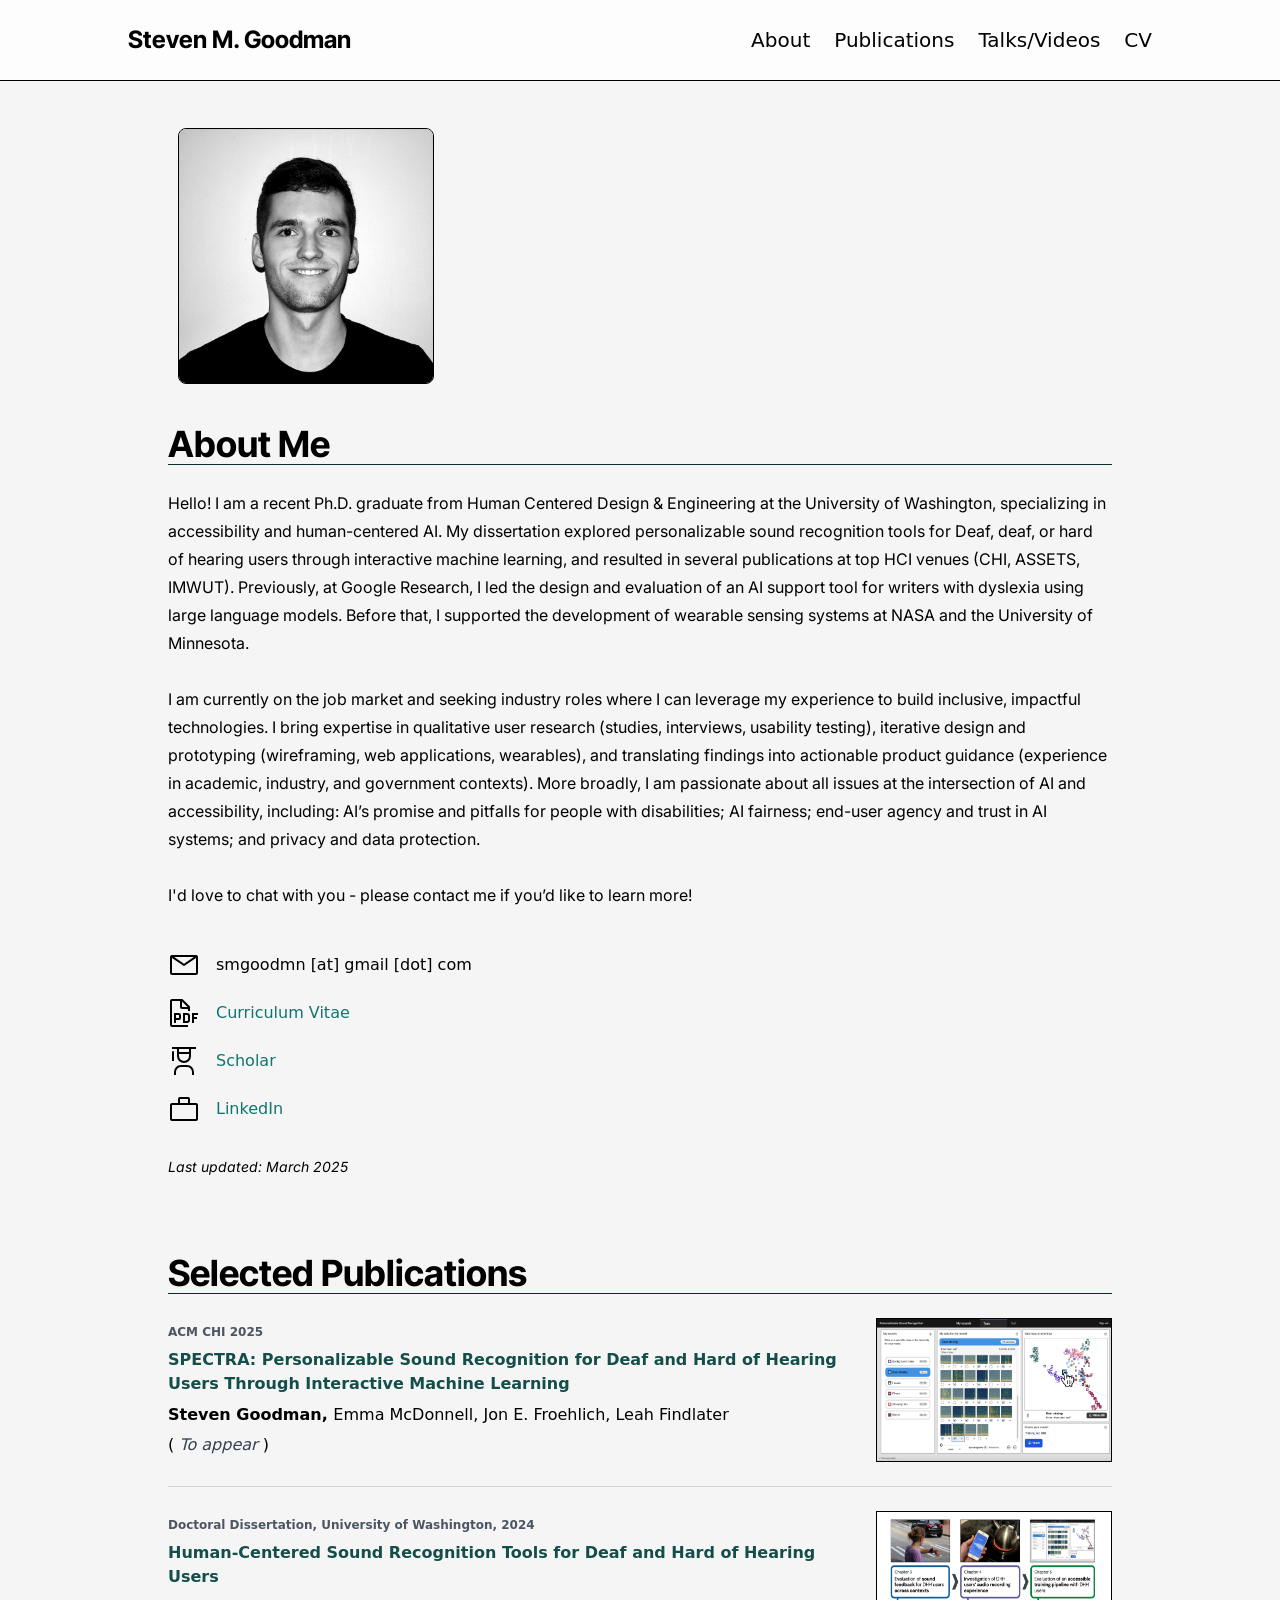
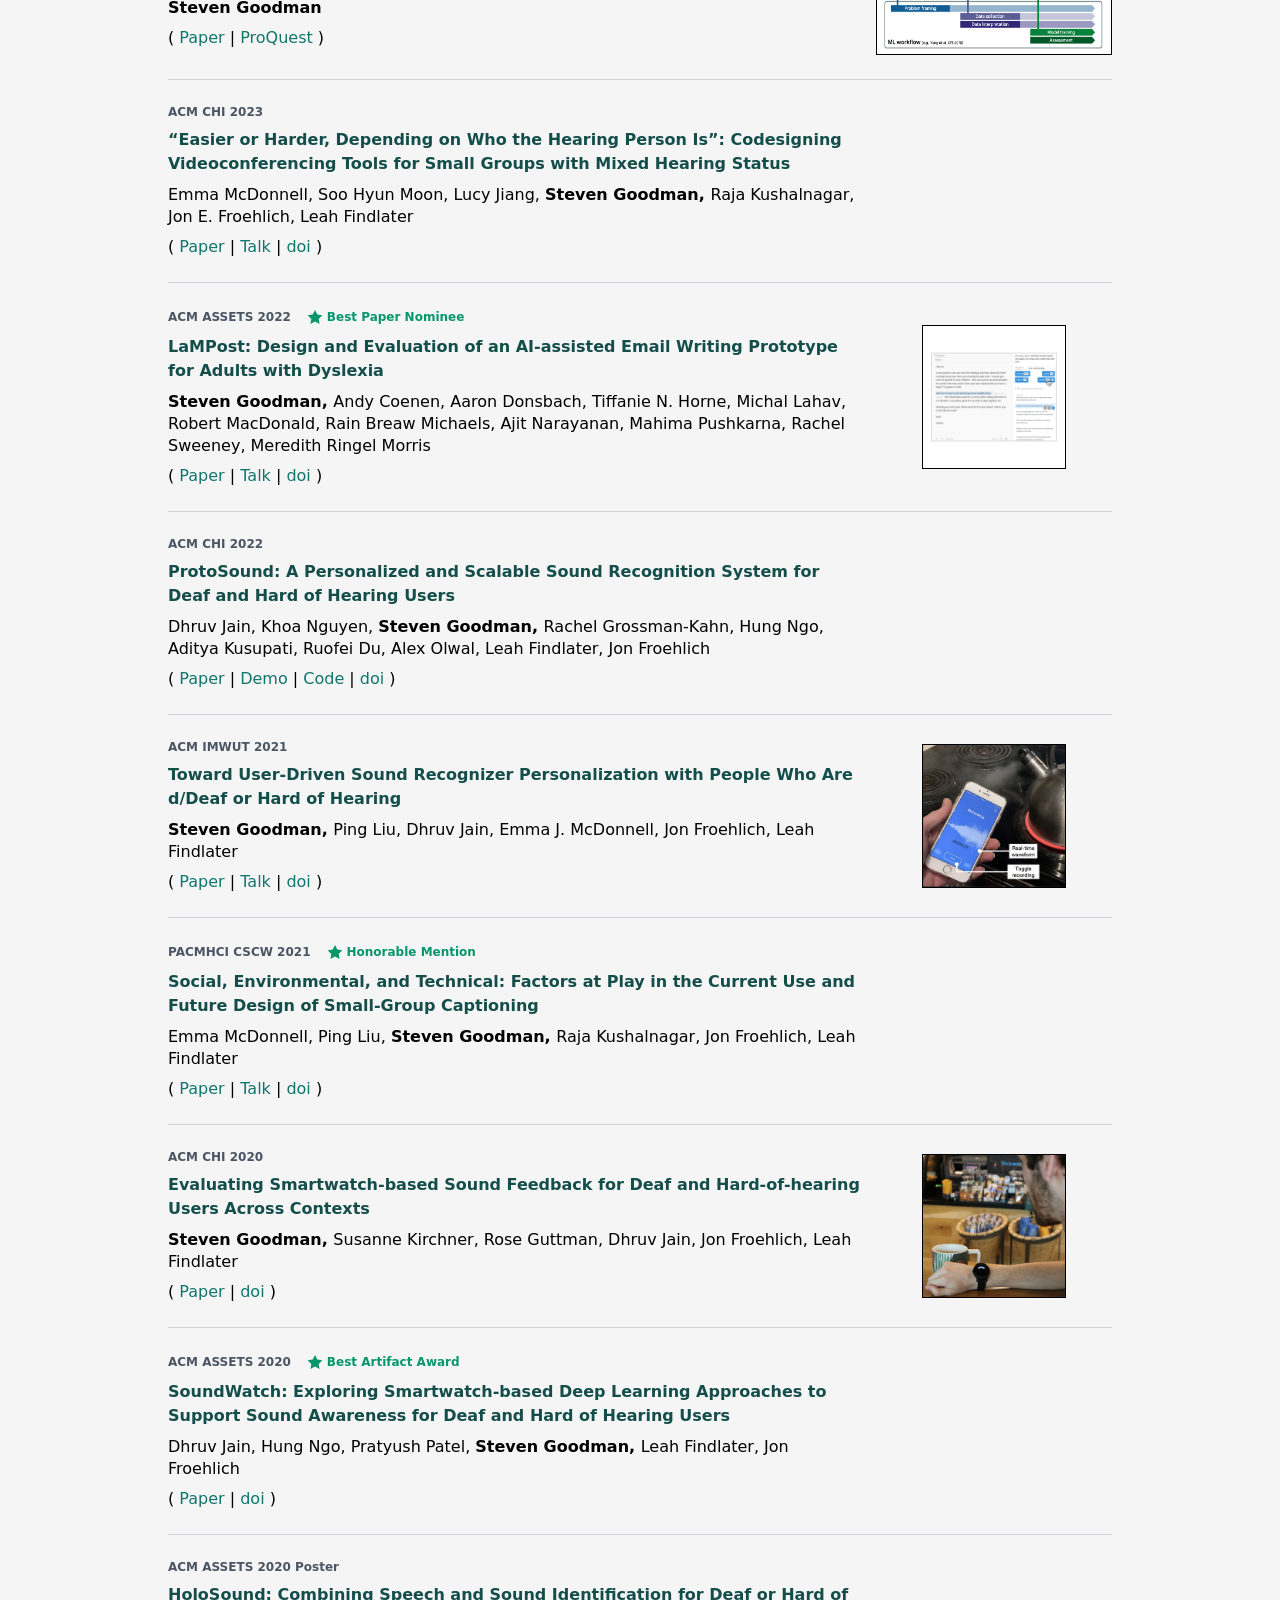
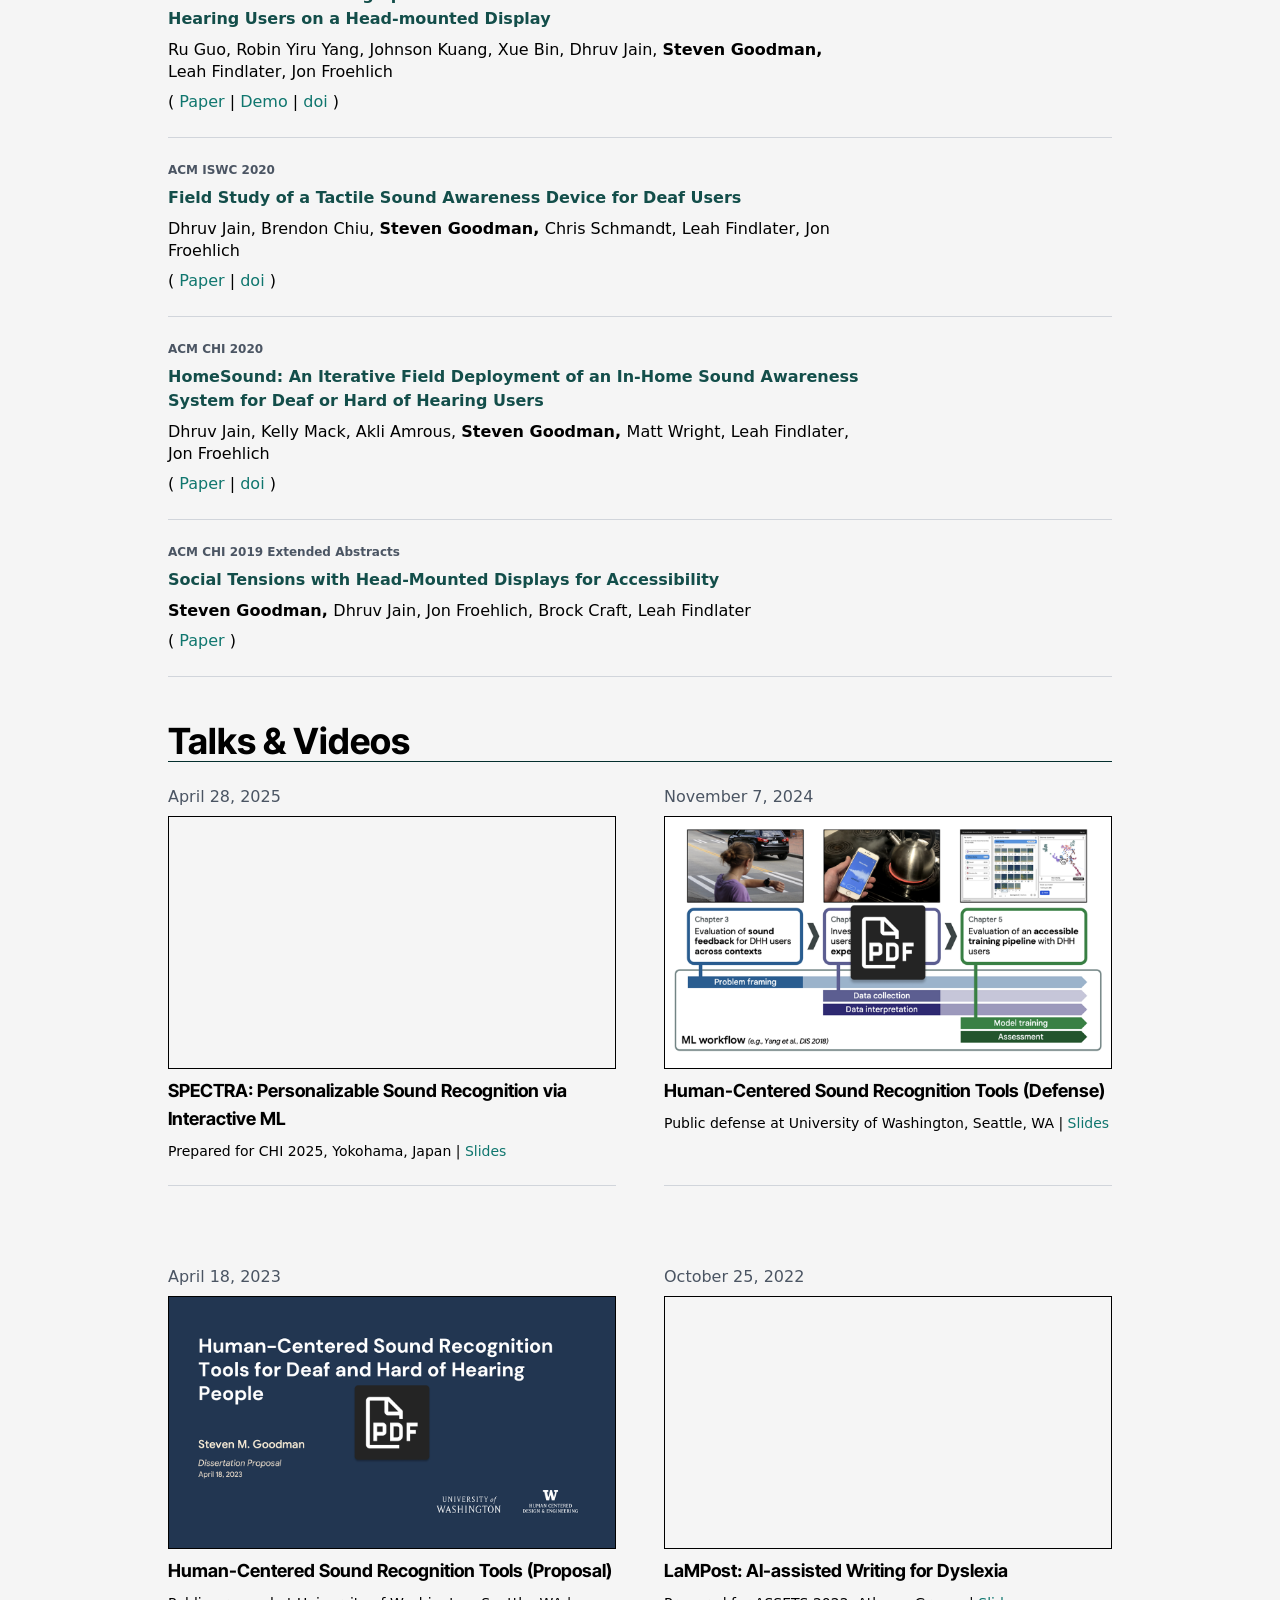
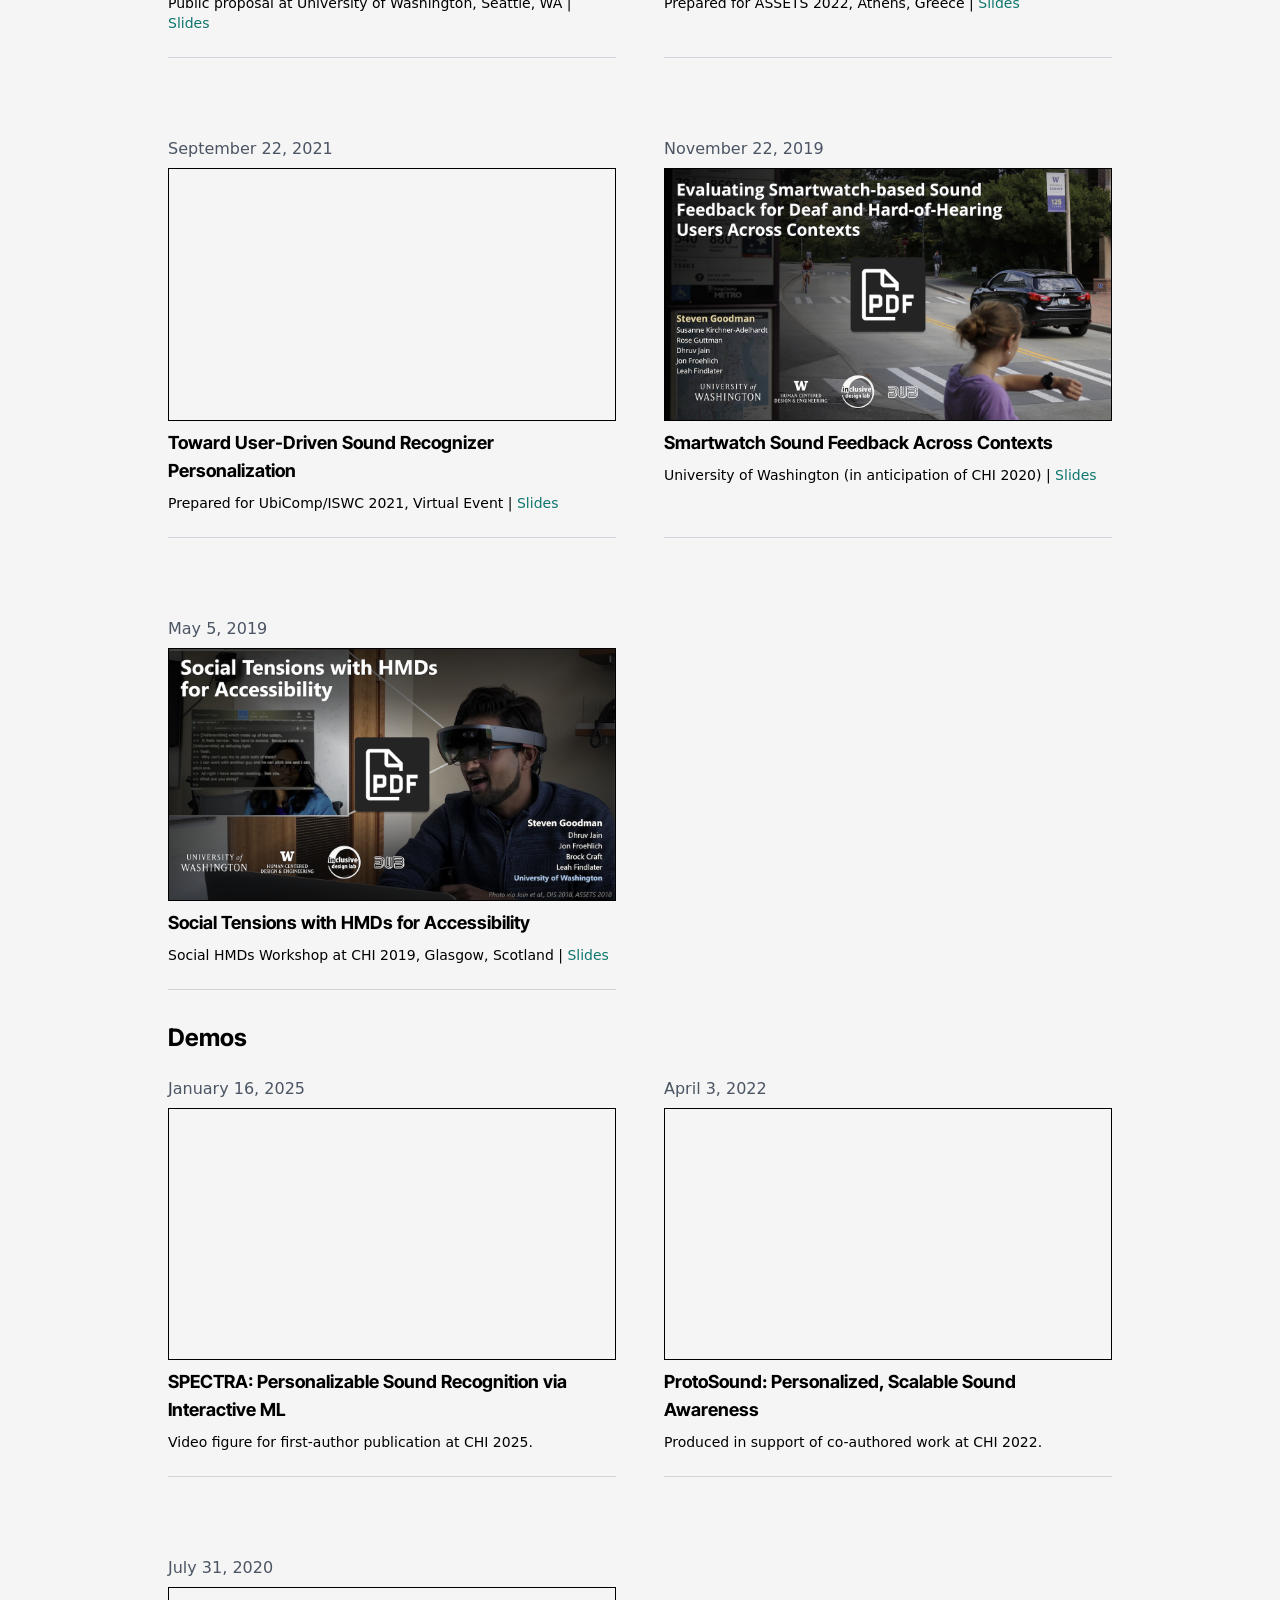
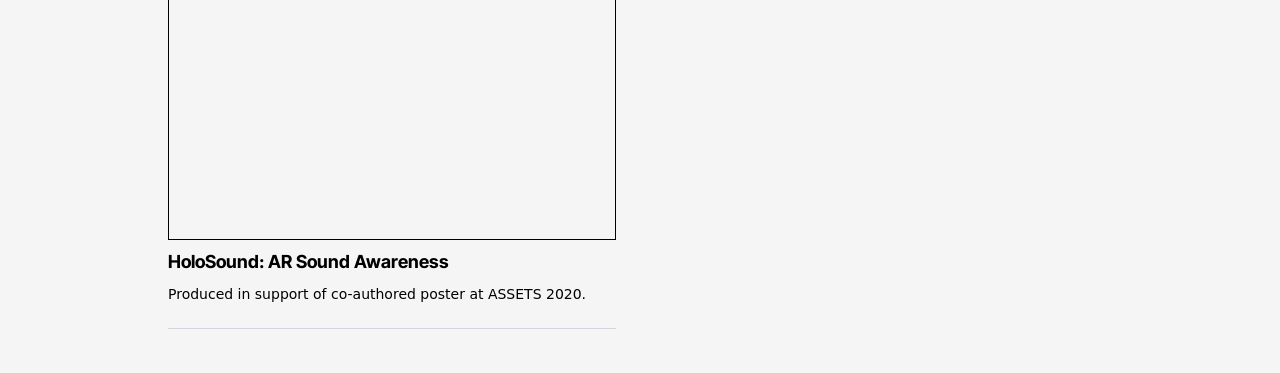
==== commit e270ebe1: "Added CHI presentation, minor updates" ====
--- a/index.html
+++ b/index.html
@@ -11,61 +11,61 @@
     />
     <meta name="viewport" content="width=device-width" />
     
-		<link href="./app/immutable/assets/0.7ecb8928.css" rel="stylesheet">
-		<link href="./app/immutable/assets/2.59b92357.css" rel="stylesheet">
-		<link rel="modulepreload" href="./app/immutable/entry/start.02726c8d.js">
+		<link href="./app/immutable/assets/0.fda4d4a6.css" rel="stylesheet">
+		<link href="./app/immutable/assets/2.dc03ce9c.css" rel="stylesheet">
+		<link rel="modulepreload" href="./app/immutable/entry/start.eb0115c5.js">
 		<link rel="modulepreload" href="./app/immutable/chunks/scheduler.ba4dd0f0.js">
-		<link rel="modulepreload" href="./app/immutable/chunks/singletons.15da7872.js">
-		<link rel="modulepreload" href="./app/immutable/entry/app.af31e63c.js">
+		<link rel="modulepreload" href="./app/immutable/chunks/singletons.e4050a70.js">
+		<link rel="modulepreload" href="./app/immutable/entry/app.d70f944a.js">
 		<link rel="modulepreload" href="./app/immutable/chunks/index.539872ee.js">
-		<link rel="modulepreload" href="./app/immutable/nodes/0.32b621d0.js">
-		<link rel="modulepreload" href="./app/immutable/nodes/2.36a6bcd6.js">
+		<link rel="modulepreload" href="./app/immutable/nodes/0.8d774716.js">
+		<link rel="modulepreload" href="./app/immutable/nodes/2.761708af.js">
   </head>
   <body data-sveltekit-preload-data="hover">
-    <div style="display: contents">  <div class="_main-container"><header><nav class="bg-white fixed w-full z-20 top-0 left-0 border-b border-black"><ul class="navigation w-[90vw] max-w-5xl flex flex-wrap justify-between items-center relative mx-auto py-6"><a class="logo" href="#top" data-svelte-h="svelte-63tnej"><h1 class="font-bold text-2xl text-black">Steven M. Goodman</h1></a> <input type="checkbox" id="check"> <span class="menu flex gap-6 [&>li>a]:text-center [&>li>a]:relative [&>li>a]:transition [&>li>a]:duration-200 [&>li>a]:ease-in-out [&>li>a]:font-medium"><li data-svelte-h="svelte-1bl46fw"><a href="#about_header">About</a></li> <li data-svelte-h="svelte-1bw5nsu"><a href="#publications_header">Publications</a></li> <li data-svelte-h="svelte-s4ckv7"><a href="#talks_header">Talks/Videos</a></li> <li data-svelte-h="svelte-leiyyv"><a href="Steven-Goodman_CV.pdf">CV</a></li> <label for="check" class="close-menu"><svg xmlns="http://www.w3.org/2000/svg" viewBox="0 0 32 32" fill="currentColor" preserveAspectRatio="xMidYMid meet" width="44" height="44" aria-hidden class="text-black"><path d="M17.4141 16L26 7.4141 24.5859 6 16 14.5859 7.4143 6 6 7.4141 14.5859 16 6 24.5859 7.4143 26 16 17.4141 24.5859 26 26 24.5859 17.4141 16z"></path></svg></label></span> <label for="check" class="open-menu"><div class="p-2"><svg xmlns="http://www.w3.org/2000/svg" viewBox="0 0 32 32" fill="currentColor" preserveAspectRatio="xMidYMid meet" width="32" height="32" aria-hidden><path d="M4 6H28V8H4zM4 24H28V26H4zM4 12H28V14H4zM4 18H28V20H4z"></path></svg></div></label></ul></nav></header> <main class="mx-auto" id="top"><section class="svelte-voxako"><div class="max-w-full md:max-w-none" data-svelte-h="svelte-15q3yrc"><img src="images/SG_headshot.jpeg" loading="lazy" decoding="async" style="color: transparent;" alt="Steven Goodman, a white man with short brown hair and a slight beard is visible from the shoulders up standing in front of a solid white background and wearing a dark shirt. He is looking directly at the camera and smiling. The photo is in black and white." class="me_picture svelte-voxako"></div> <h2 id="about_header" data-svelte-h="svelte-1e4d2as">About Me</h2> <div class="mt-6 space-y-7" data-svelte-h="svelte-p6g2y7"><p>Hello! I am a recent Ph.D. graduate from the department of Human Centered Design &amp; Engineering
-    at the University of Washington, specializing in accessibility technologies and human-centered
-    AI applications. My dissertation explored interactive machine learning tools for Deaf, deaf, or
-    hard of hearing users to personalize their own sound recognition models, resulting in several
-    publications at top HCI venues (CHI, ASSETS, IMWUT). Previously, at Google Research, I led the
-    design and evaluation of an AI support tool for writers with dyslexia using large language
-    models, and at NASA and the University of Minnesota, I supported the development of novel
-    wearable systems.</p> <p>I am currently on the job market and seeking industry roles where I can leverage my user
-    research expertise to build inclusive, impactful technologies. I bring expertise in user
-    research (study design, interviewing, usability testing), rapid prototyping (web applications,
-    wearables), and translating findings into actionable product guidance (experience in academic,
-    industry, and government contexts). I am passionate about all issues at the intersection of AI
-    and accessibility, including AI to assist users with disabilities; AI fairness; end-user agency
-    and trust in AI systems; and privacy and data protection.</p> <p>Please reach out at my email below if you’d like to learn more!</p></div> <div><div class="info_links svelte-voxako" id="email_link"><span class="icon"><svg xmlns="http://www.w3.org/2000/svg" viewBox="0 0 32 32" fill="currentColor" preserveAspectRatio="xMidYMid meet" width="32" height="32" aria-hidden><path d="M28,6H4A2,2,0,0,0,2,8V24a2,2,0,0,0,2,2H28a2,2,0,0,0,2-2V8A2,2,0,0,0,28,6ZM25.8,8,16,14.78,6.2,8ZM4,24V8.91l11.43,7.91a1,1,0,0,0,1.14,0L28,8.91V24Z"></path></svg></span> smgoodmn [at] gmail [dot] com</div> <div class="info_links svelte-voxako"><span class="icon"><svg xmlns="http://www.w3.org/2000/svg" viewBox="0 0 32 32" fill="currentColor" preserveAspectRatio="xMidYMid meet" width="32" height="32" aria-hidden><path d="M30 18L30 16 24 16 24 26 26 26 26 22 29 22 29 20 26 20 26 18 30 18zM19 26H15V16h4a3.0033 3.0033 0 013 3v4A3.0033 3.0033 0 0119 26zm-2-2h2a1.0011 1.0011 0 001-1V19a1.0011 1.0011 0 00-1-1H17zM11 16H6V26H8V23h3a2.0027 2.0027 0 002-2V18A2.0023 2.0023 0 0011 16zM8 21V18h3l.001 3z"></path><path d="M22,14V10a.9092.9092,0,0,0-.3-.7l-7-7A.9087.9087,0,0,0,14,2H4A2.0059,2.0059,0,0,0,2,4V28a2,2,0,0,0,2,2H20V28H4V4h8v6a2.0059,2.0059,0,0,0,2,2h6v2Zm-8-4V4.4L19.6,10Z"></path></svg></span> <a href="Steven-Goodman_CV.pdf" class="svelte-voxako" data-svelte-h="svelte-1br5pfj">Curriculum Vitae</a></div> <div class="info_links svelte-voxako"><span class="icon"><svg xmlns="http://www.w3.org/2000/svg" viewBox="0 0 32 32" fill="currentColor" preserveAspectRatio="xMidYMid meet" width="32" height="32" aria-hidden><path d="M26 30H24V27a5.0059 5.0059 0 00-5-5H13a5.0059 5.0059 0 00-5 5v3H6V27a7.0082 7.0082 0 017-7h6a7.0082 7.0082 0 017 7zM5 6A1 1 0 004 7v9H6V7A1 1 0 005 6z"></path><path d="M4,2V4H9v7a7,7,0,0,0,14,0V4h5V2Zm7,2H21V7H11Zm5,12a5,5,0,0,1-5-5V9H21v2A5,5,0,0,1,16,16Z"></path></svg></span> <a href="https://scholar.google.com/citations?user=03HVZhQAAAAJ&amp;hl=en" class="svelte-voxako" data-svelte-h="svelte-yzdeos">Scholar</a></div> <div class="info_links svelte-voxako"><span class="icon"><svg xmlns="http://www.w3.org/2000/svg" viewBox="0 0 32 32" fill="currentColor" preserveAspectRatio="xMidYMid meet" width="32" height="32" aria-hidden><path d="M28,10H22V6a2,2,0,0,0-2-2H12a2,2,0,0,0-2,2v4H4a2,2,0,0,0-2,2V26a2,2,0,0,0,2,2H28a2,2,0,0,0,2-2V12A2,2,0,0,0,28,10ZM12,6h8v4H12ZM4,26V12H28V26Z"></path></svg></span> <a href="https://www.linkedin.com/in/steven-m-goodman" class="svelte-voxako" data-svelte-h="svelte-1gxp8ci">LinkedIn</a></div></div> <p class="text-xs md:text-sm my-8"><i>Last updated: Feb 2025</i></p></section> <section class="svelte-voxako"><h2 id="publications_header" data-svelte-h="svelte-ai5cix">Selected Publications</h2> <ul id="main_pubs_list" class="svelte-c8r2uh"><li class="svelte-c8r2uh"><div class="pub_item svelte-c8r2uh"><div class="my-auto w-full"><div class="pub_venue_name w-full items-center svelte-c8r2uh"><div>ACM CHI 2025</div> </div> <div><div class="pub_title svelte-c8r2uh">SPECTRA: Personalizable Sound Recognition for Deaf and Hard of Hearing Users Through Interactive Machine Learning</div> <div class="pub_author_list svelte-c8r2uh"><strong>Steven Goodman, </strong>Emma McDonnell, Jon E. Froehlich, Leah Findlater</div> <div class="pub_links_container svelte-c8r2uh">(
+    <div style="display: contents">  <div class="_main-container"><header><nav class="bg-white/80 backdrop-blur-lg fixed w-full z-20 top-0 left-0 border-b border-black"><ul class="navigation w-[90vw] max-w-5xl flex flex-wrap justify-between items-center relative mx-auto py-6"><a class="logo" href="#top" data-svelte-h="svelte-63tnej"><h1 class="font-bold text-2xl text-black">Steven M. Goodman</h1></a> <input type="checkbox" id="check"> <span class="menu flex gap-6 [&>li>a]:text-center [&>li>a]:relative [&>li>a]:transition [&>li>a]:duration-200 [&>li>a]:ease-in-out [&>li>a]:font-medium"><li data-svelte-h="svelte-1dcab8j"><a href="#about_me">About</a></li> <li data-svelte-h="svelte-c3qhnm"><a href="#publications">Publications</a></li> <li data-svelte-h="svelte-1jscmql"><a href="#talks">Talks/Videos</a></li> <li data-svelte-h="svelte-leiyyv"><a href="Steven-Goodman_CV.pdf">CV</a></li> <label for="check" class="close-menu"><svg xmlns="http://www.w3.org/2000/svg" viewBox="0 0 32 32" fill="currentColor" preserveAspectRatio="xMidYMid meet" width="44" height="44" aria-hidden class="text-black"><path d="M17.4141 16L26 7.4141 24.5859 6 16 14.5859 7.4143 6 6 7.4141 14.5859 16 6 24.5859 7.4143 26 16 17.4141 24.5859 26 26 24.5859 17.4141 16z"></path></svg></label></span> <label for="check" class="open-menu"><div class=""><svg xmlns="http://www.w3.org/2000/svg" viewBox="0 0 32 32" fill="currentColor" preserveAspectRatio="xMidYMid meet" width="32" height="32" aria-hidden><path d="M4 6H28V8H4zM4 24H28V26H4zM4 12H28V14H4zM4 18H28V20H4z"></path></svg></div></label></ul></nav></header> <main class="mx-auto" id="top"><section id="about_me" class="svelte-dyiw98"><div class="max-w-full md:max-w-none" data-svelte-h="svelte-15q3yrc"><img src="images/SG_headshot.jpeg" loading="lazy" decoding="async" style="color: transparent;" alt="Steven Goodman, a white man with short brown hair and a slight beard is visible from the shoulders up standing in front of a solid white background and wearing a dark shirt. He is looking directly at the camera and smiling. The photo is in black and white." class="me_picture svelte-dyiw98"></div> <h2 data-svelte-h="svelte-1ttswb">About Me</h2> <div class="mt-6 space-y-7" data-svelte-h="svelte-pwjkwk"><p>Hello! I am a recent Ph.D. graduate from Human Centered Design &amp; Engineering at the University
+    of Washington, specializing in accessibility and human-centered AI. My dissertation explored
+    personalizable sound recognition tools for Deaf, deaf, or hard of hearing users through
+    interactive machine learning, and resulted in several publications at top HCI venues (CHI,
+    ASSETS, IMWUT). Previously, at Google Research, I led the design and evaluation of an AI support
+    tool for writers with dyslexia using large language models. Before that, I supported the
+    development of wearable sensing systems at NASA and the University of Minnesota.</p> <p>I am currently on the job market and seeking industry roles where I can leverage my experience
+    to build inclusive, impactful technologies. I bring expertise in qualitative user research
+    (studies, interviews, usability testing), iterative design and prototyping (wireframing, web
+    applications, wearables), and translating findings into actionable product guidance (experience
+    in academic, industry, and government contexts). More broadly, I am passionate about all issues
+    at the intersection of AI and accessibility, including: AI’s promise and pitfalls for people
+    with disabilities; AI fairness; end-user agency and trust in AI systems; and privacy and data
+    protection.</p> <p>I&#39;d love to chat with you - please contact me if you’d like to learn more!</p></div> <div><div class="info_links svelte-dyiw98" id="email_link"><span class="icon"><svg xmlns="http://www.w3.org/2000/svg" viewBox="0 0 32 32" fill="currentColor" preserveAspectRatio="xMidYMid meet" width="32" height="32" aria-hidden><path d="M28,6H4A2,2,0,0,0,2,8V24a2,2,0,0,0,2,2H28a2,2,0,0,0,2-2V8A2,2,0,0,0,28,6ZM25.8,8,16,14.78,6.2,8ZM4,24V8.91l11.43,7.91a1,1,0,0,0,1.14,0L28,8.91V24Z"></path></svg></span> smgoodmn [at] gmail [dot] com</div> <div class="info_links svelte-dyiw98"><span class="icon"><svg xmlns="http://www.w3.org/2000/svg" viewBox="0 0 32 32" fill="currentColor" preserveAspectRatio="xMidYMid meet" width="32" height="32" aria-hidden><path d="M30 18L30 16 24 16 24 26 26 26 26 22 29 22 29 20 26 20 26 18 30 18zM19 26H15V16h4a3.0033 3.0033 0 013 3v4A3.0033 3.0033 0 0119 26zm-2-2h2a1.0011 1.0011 0 001-1V19a1.0011 1.0011 0 00-1-1H17zM11 16H6V26H8V23h3a2.0027 2.0027 0 002-2V18A2.0023 2.0023 0 0011 16zM8 21V18h3l.001 3z"></path><path d="M22,14V10a.9092.9092,0,0,0-.3-.7l-7-7A.9087.9087,0,0,0,14,2H4A2.0059,2.0059,0,0,0,2,4V28a2,2,0,0,0,2,2H20V28H4V4h8v6a2.0059,2.0059,0,0,0,2,2h6v2Zm-8-4V4.4L19.6,10Z"></path></svg></span> <a href="Steven-Goodman_CV.pdf" class="svelte-dyiw98" data-svelte-h="svelte-1br5pfj">Curriculum Vitae</a></div> <div class="info_links svelte-dyiw98"><span class="icon"><svg xmlns="http://www.w3.org/2000/svg" viewBox="0 0 32 32" fill="currentColor" preserveAspectRatio="xMidYMid meet" width="32" height="32" aria-hidden><path d="M26 30H24V27a5.0059 5.0059 0 00-5-5H13a5.0059 5.0059 0 00-5 5v3H6V27a7.0082 7.0082 0 017-7h6a7.0082 7.0082 0 017 7zM5 6A1 1 0 004 7v9H6V7A1 1 0 005 6z"></path><path d="M4,2V4H9v7a7,7,0,0,0,14,0V4h5V2Zm7,2H21V7H11Zm5,12a5,5,0,0,1-5-5V9H21v2A5,5,0,0,1,16,16Z"></path></svg></span> <a href="https://scholar.google.com/citations?user=03HVZhQAAAAJ&amp;hl=en" class="svelte-dyiw98" data-svelte-h="svelte-yzdeos">Scholar</a></div> <div class="info_links svelte-dyiw98"><span class="icon"><svg xmlns="http://www.w3.org/2000/svg" viewBox="0 0 32 32" fill="currentColor" preserveAspectRatio="xMidYMid meet" width="32" height="32" aria-hidden><path d="M28,10H22V6a2,2,0,0,0-2-2H12a2,2,0,0,0-2,2v4H4a2,2,0,0,0-2,2V26a2,2,0,0,0,2,2H28a2,2,0,0,0,2-2V12A2,2,0,0,0,28,10ZM12,6h8v4H12ZM4,26V12H28V26Z"></path></svg></span> <a href="https://www.linkedin.com/in/steven-m-goodman" class="svelte-dyiw98" data-svelte-h="svelte-1gxp8ci">LinkedIn</a></div></div> <p class="text-xs md:text-sm my-8"><i>Last updated: March 2025</i></p></section> <section id="publications" class="svelte-dyiw98"><h2 data-svelte-h="svelte-1iwcv2i">Selected Publications</h2> <ul id="main_pubs_list" class="svelte-1kya2hr"><li class="svelte-1kya2hr"><div class="pub_item svelte-1kya2hr"><div class="my-auto w-full"><div class="pub_venue_name w-full items-center svelte-1kya2hr"><div>ACM CHI 2025</div> </div> <div><div class="pub_title svelte-1kya2hr">SPECTRA: Personalizable Sound Recognition for Deaf and Hard of Hearing Users Through Interactive Machine Learning</div> <div class="pub_author_list svelte-1kya2hr"><strong>Steven Goodman, </strong>Emma McDonnell, Jon E. Froehlich, Leah Findlater</div> <div class="pub_links_container svelte-1kya2hr">(
               <span class="text-gray-700 italic">To appear</span>
-              )</div> </div></div> <div class="pub_img_container svelte-c8r2uh"><img class="pub_image svelte-c8r2uh" src="images/2025_SPECTRA_square.png" alt="Part of Figure 5 in the paper, showing the user interface of an email composition tool and the 'Rewrite My Selection' feature described in this work. Copied here for decorative purposes."> </div></div> </li><li class="svelte-c8r2uh"><div class="pub_item svelte-c8r2uh"><div class="my-auto w-full"><div class="pub_venue_name w-full items-center svelte-c8r2uh"><div>Doctoral Dissertation, University of Washington, 2024</div> </div> <div><a href="papers/Goodman_UW2024_Dissertation.pdf" class="svelte-c8r2uh"><div class="pub_title svelte-c8r2uh">Human-Centered Sound Recognition Tools for Deaf and Hard of Hearing Users</div></a> <div class="pub_author_list svelte-c8r2uh"><strong>Steven Goodman</strong></div> <div class="pub_links_container svelte-c8r2uh">(
-              <a href="papers/Goodman_UW2024_Dissertation.pdf" class="svelte-c8r2uh">Paper</a> | <a href="https://www.proquest.com/openview/e985386300fcb204eb888156f04f6bfc/" class="svelte-c8r2uh">ProQuest</a>
-              )</div> </div></div> <div class="pub_img_container svelte-c8r2uh"><a href="papers/Goodman_UW2024_Dissertation.pdf"><img class="pub_image svelte-c8r2uh" src="images/2024_Dissertation_overview.png" alt="Figure 1 in the dissertation, a graphic showing how three projects detailed in the dissertation each cover a different area of the traditional machine learning pipeline. Copied here for decorative purposes."> </a> </div></div> </li><li class="svelte-c8r2uh"><div class="pub_item svelte-c8r2uh"><div class="my-auto w-full"><div class="pub_venue_name w-full items-center svelte-c8r2uh"><div>ACM CHI 2023</div> </div> <div><a href="papers/McDonnell_CHI2023_Easier-or-Harder.pdf" class="svelte-c8r2uh"><div class="pub_title svelte-c8r2uh">“Easier or Harder, Depending on Who the Hearing Person Is”: Codesigning Videoconferencing Tools for Small Groups with Mixed Hearing Status</div></a> <div class="pub_author_list svelte-c8r2uh">Emma McDonnell, Soo Hyun Moon, Lucy Jiang, <strong>Steven Goodman, </strong>Raja Kushalnagar, Jon E. Froehlich, Leah Findlater</div> <div class="pub_links_container svelte-c8r2uh">(
-              <a href="papers/McDonnell_CHI2023_Easier-or-Harder.pdf" class="svelte-c8r2uh">Paper</a> | <a href="https://youtu.be/pOpsIms3DTA" class="svelte-c8r2uh">Talk</a> | <a href="https://doi.org/10.1145/3544548.3580809" class="svelte-c8r2uh">doi</a>
-              )</div> </div></div> <div class="pub_img_container svelte-c8r2uh"> </div></div> </li><li class="svelte-c8r2uh"><div class="pub_item svelte-c8r2uh"><div class="my-auto w-full"><div class="pub_venue_name w-full items-center svelte-c8r2uh"><div>ACM ASSETS 2022</div> <div class="pub_award svelte-c8r2uh"><svg xmlns="http://www.w3.org/2000/svg" viewBox="0 0 32 32" fill="currentColor" preserveAspectRatio="xMidYMid meet" width="20" height="20" aria-hidden class="pr-1"><path d="M16,2l-4.55,9.22L1.28,12.69l7.36,7.18L6.9,30,16,25.22,25.1,30,23.36,19.87l7.36-7.17L20.55,11.22Z"></path></svg>Best Paper Nominee </div></div> <div><a href="papers/Goodman_ASSETS2022_LaMPost.pdf" class="svelte-c8r2uh"><div class="pub_title svelte-c8r2uh">LaMPost: Design and Evaluation of an AI-assisted Email Writing Prototype for Adults with Dyslexia</div></a> <div class="pub_author_list svelte-c8r2uh"><strong>Steven Goodman, </strong>Andy Coenen, Aaron Donsbach, Tiffanie N. Horne, Michal Lahav, Robert MacDonald, Rain Breaw Michaels, Ajit Narayanan, Mahima Pushkarna, Rachel Sweeney, Meredith Ringel Morris</div> <div class="pub_links_container svelte-c8r2uh">(
-              <a href="papers/Goodman_ASSETS2022_LaMPost.pdf" class="svelte-c8r2uh">Paper</a> | <a href="https://youtu.be/uwWX3XNOOVU" class="svelte-c8r2uh">Talk</a> | <a href="https://doi.org/10.1145/3517428.3544819" class="svelte-c8r2uh">doi</a>
-              )</div> </div></div> <div class="pub_img_container svelte-c8r2uh"><a href="papers/Goodman_ASSETS2022_LaMPost.pdf"><img class="pub_image svelte-c8r2uh" src="images/2022_LaMPost_square.png" alt="Part of Figure 5 in the paper, showing the user interface of an email composition tool and the 'Rewrite My Selection' feature described in this work. Copied here for decorative purposes."> </a> </div></div> </li><li class="svelte-c8r2uh"><div class="pub_item svelte-c8r2uh"><div class="my-auto w-full"><div class="pub_venue_name w-full items-center svelte-c8r2uh"><div>ACM CHI 2022</div> </div> <div><a href="papers/Jain_CHI2022_Protosound.pdf" class="svelte-c8r2uh"><div class="pub_title svelte-c8r2uh">ProtoSound: A Personalized and Scalable Sound Recognition System for Deaf and Hard of Hearing Users</div></a> <div class="pub_author_list svelte-c8r2uh">Dhruv Jain, Khoa Nguyen, <strong>Steven Goodman, </strong>Rachel Grossman-Kahn, Hung Ngo, Aditya Kusupati, Ruofei Du, Alex Olwal, Leah Findlater, Jon Froehlich</div> <div class="pub_links_container svelte-c8r2uh">(
-              <a href="papers/Jain_CHI2022_Protosound.pdf" class="svelte-c8r2uh">Paper</a> | <a href="https://www.youtube.com/watch?v=bDE95hKiLqw" class="svelte-c8r2uh">Demo</a> | <a href="https://github.com/makeabilitylab/ProtoSound" class="svelte-c8r2uh">Code</a> | <a href="https://doi.org/10.1145/3491102.3502020" class="svelte-c8r2uh">doi</a>
-              )</div> </div></div> <div class="pub_img_container svelte-c8r2uh"> </div></div> </li><li class="svelte-c8r2uh"><div class="pub_item svelte-c8r2uh"><div class="my-auto w-full"><div class="pub_venue_name w-full items-center svelte-c8r2uh"><div>ACM IMWUT 2021</div> </div> <div><a href="papers/Goodman_IMWUT2021_TowardUserDriven.pdf" class="svelte-c8r2uh"><div class="pub_title svelte-c8r2uh">Toward User-Driven Sound Recognizer Personalization with People Who Are d/Deaf or Hard of Hearing</div></a> <div class="pub_author_list svelte-c8r2uh"><strong>Steven Goodman, </strong>Ping Liu, Dhruv Jain, Emma J. McDonnell, Jon Froehlich, Leah Findlater</div> <div class="pub_links_container svelte-c8r2uh">(
-              <a href="papers/Goodman_IMWUT2021_TowardUserDriven.pdf" class="svelte-c8r2uh">Paper</a> | <a href="https://www.youtube.com/watch?v=6J2FyAXGc84" class="svelte-c8r2uh">Talk</a> | <a href="https://doi.org/10.1145/3463501" class="svelte-c8r2uh">doi</a>
-              )</div> </div></div> <div class="pub_img_container svelte-c8r2uh"><a href="papers/Goodman_IMWUT2021_TowardUserDriven.pdf"><img class="pub_image svelte-c8r2uh" src="images/2021_TMSR_square.jpg" alt="Image from Figure 2 of the paper, showing a participant recording a kettle boiling sound on a smartphone recording app. Copied here for decorative purposes."> </a> </div></div> </li><li class="svelte-c8r2uh"><div class="pub_item svelte-c8r2uh"><div class="my-auto w-full"><div class="pub_venue_name w-full items-center svelte-c8r2uh"><div>PACMHCI CSCW 2021</div> <div class="pub_award svelte-c8r2uh"><svg xmlns="http://www.w3.org/2000/svg" viewBox="0 0 32 32" fill="currentColor" preserveAspectRatio="xMidYMid meet" width="20" height="20" aria-hidden class="pr-1"><path d="M16,2l-4.55,9.22L1.28,12.69l7.36,7.18L6.9,30,16,25.22,25.1,30,23.36,19.87l7.36-7.17L20.55,11.22Z"></path></svg>Honorable Mention </div></div> <div><a href="papers/McDonnell_CSCWPACMHCI2021_SocialEnvironmentalTechnical.pdf" class="svelte-c8r2uh"><div class="pub_title svelte-c8r2uh">Social, Environmental, and Technical: Factors at Play in the Current Use and Future Design of Small-Group Captioning</div></a> <div class="pub_author_list svelte-c8r2uh">Emma McDonnell, Ping Liu, <strong>Steven Goodman, </strong>Raja Kushalnagar, Jon Froehlich, Leah Findlater</div> <div class="pub_links_container svelte-c8r2uh">(
-              <a href="papers/McDonnell_CSCWPACMHCI2021_SocialEnvironmentalTechnical.pdf" class="svelte-c8r2uh">Paper</a> | <a href="https://youtu.be/1TC8sfPQxxQ" class="svelte-c8r2uh">Talk</a> | <a href="https://doi.org/10.1145/3479578" class="svelte-c8r2uh">doi</a>
-              )</div> </div></div> <div class="pub_img_container svelte-c8r2uh"> </div></div> </li><li class="svelte-c8r2uh"><div class="pub_item svelte-c8r2uh"><div class="my-auto w-full"><div class="pub_venue_name w-full items-center svelte-c8r2uh"><div>ACM CHI 2020</div> </div> <div><a href="papers/Goodman_CHI2020_EvaluatingSmartwatchAcrossContexts.pdf" class="svelte-c8r2uh"><div class="pub_title svelte-c8r2uh">Evaluating Smartwatch-based Sound Feedback for Deaf and Hard-of-hearing Users Across Contexts</div></a> <div class="pub_author_list svelte-c8r2uh"><strong>Steven Goodman, </strong>Susanne Kirchner, Rose Guttman, Dhruv Jain, Jon Froehlich, Leah Findlater</div> <div class="pub_links_container svelte-c8r2uh">(
-              <a href="papers/Goodman_CHI2020_EvaluatingSmartwatchAcrossContexts.pdf" class="svelte-c8r2uh">Paper</a> | <a href="https://doi.org/10.1145/3313831.3376406" class="svelte-c8r2uh">doi</a>
-              )</div> </div></div> <div class="pub_img_container svelte-c8r2uh"><a href="papers/Goodman_CHI2020_EvaluatingSmartwatchAcrossContexts.pdf"><img class="pub_image svelte-c8r2uh" src="images/2020_Smartwatches_square.jpg" alt="A person sitting in a coffee shop looking at a smartwatch, which displays the direction of a sound occurring in their vicinity. Copied here for decorative purposes."> </a> </div></div> </li><li class="svelte-c8r2uh"><div class="pub_item svelte-c8r2uh"><div class="my-auto w-full"><div class="pub_venue_name w-full items-center svelte-c8r2uh"><div>ACM ASSETS 2020</div> <div class="pub_award svelte-c8r2uh"><svg xmlns="http://www.w3.org/2000/svg" viewBox="0 0 32 32" fill="currentColor" preserveAspectRatio="xMidYMid meet" width="20" height="20" aria-hidden class="pr-1"><path d="M16,2l-4.55,9.22L1.28,12.69l7.36,7.18L6.9,30,16,25.22,25.1,30,23.36,19.87l7.36-7.17L20.55,11.22Z"></path></svg>Best Artifact Award </div></div> <div><a href="papers/Jain_ASSETS2020_Soundwatch.pdf" class="svelte-c8r2uh"><div class="pub_title svelte-c8r2uh">SoundWatch: Exploring Smartwatch-based Deep Learning Approaches to Support Sound Awareness for Deaf and Hard of Hearing Users</div></a> <div class="pub_author_list svelte-c8r2uh">Dhruv Jain, Hung Ngo, Pratyush Patel, <strong>Steven Goodman, </strong>Leah Findlater, Jon Froehlich</div> <div class="pub_links_container svelte-c8r2uh">(
-              <a href="papers/Jain_ASSETS2020_Soundwatch.pdf" class="svelte-c8r2uh">Paper</a> | <a href="https://doi.org/10.1145/3373625.3416991" class="svelte-c8r2uh">doi</a>
-              )</div> </div></div> <div class="pub_img_container svelte-c8r2uh"> </div></div> </li><li class="svelte-c8r2uh"><div class="pub_item svelte-c8r2uh"><div class="my-auto w-full"><div class="pub_venue_name w-full items-center svelte-c8r2uh"><div>ACM ASSETS 2020 Poster</div> </div> <div><a href="papers/Guo_POSTERASSETS2020_Holosound.pdf" class="svelte-c8r2uh"><div class="pub_title svelte-c8r2uh">HoloSound: Combining Speech and Sound Identification for Deaf or Hard of Hearing Users on a Head-mounted Display</div></a> <div class="pub_author_list svelte-c8r2uh">Ru Guo, Robin Yiru Yang, Johnson Kuang, Xue Bin, Dhruv Jain, <strong>Steven Goodman, </strong>Leah Findlater, Jon Froehlich</div> <div class="pub_links_container svelte-c8r2uh">(
-              <a href="papers/Guo_POSTERASSETS2020_Holosound.pdf" class="svelte-c8r2uh">Paper</a> | <a href="https://www.youtube.com/watch?v=-F9yL-XM02o" class="svelte-c8r2uh">Demo</a> | <a href="https://doi.org/10.1145/3373625.3418031" class="svelte-c8r2uh">doi</a>
-              )</div> </div></div> <div class="pub_img_container svelte-c8r2uh"> </div></div> </li><li class="svelte-c8r2uh"><div class="pub_item svelte-c8r2uh"><div class="my-auto w-full"><div class="pub_venue_name w-full items-center svelte-c8r2uh"><div>ACM ISWC 2020</div> </div> <div><a href="papers/Jain_ISWC2020_FieldStudyOfATactile.pdf" class="svelte-c8r2uh"><div class="pub_title svelte-c8r2uh">Field Study of a Tactile Sound Awareness Device for Deaf Users</div></a> <div class="pub_author_list svelte-c8r2uh">Dhruv Jain, Brendon Chiu, <strong>Steven Goodman, </strong>Chris Schmandt, Leah Findlater, Jon Froehlich</div> <div class="pub_links_container svelte-c8r2uh">(
-              <a href="papers/Jain_ISWC2020_FieldStudyOfATactile.pdf" class="svelte-c8r2uh">Paper</a> | <a href="https://doi.org/10.1145/3410531.3414291" class="svelte-c8r2uh">doi</a>
-              )</div> </div></div> <div class="pub_img_container svelte-c8r2uh"> </div></div> </li><li class="svelte-c8r2uh"><div class="pub_item svelte-c8r2uh"><div class="my-auto w-full"><div class="pub_venue_name w-full items-center svelte-c8r2uh"><div>ACM CHI 2020</div> </div> <div><a href="papers/Jain_CHI2020_Homesound.pdf" class="svelte-c8r2uh"><div class="pub_title svelte-c8r2uh">HomeSound: An Iterative Field Deployment of an In-Home Sound Awareness System for Deaf or Hard of Hearing Users</div></a> <div class="pub_author_list svelte-c8r2uh">Dhruv Jain, Kelly Mack, Akli Amrous, <strong>Steven Goodman, </strong>Matt Wright, Leah Findlater, Jon Froehlich</div> <div class="pub_links_container svelte-c8r2uh">(
-              <a href="papers/Jain_CHI2020_Homesound.pdf" class="svelte-c8r2uh">Paper</a> | <a href="https://doi.org/10.1145/3313831.3376758" class="svelte-c8r2uh">doi</a>
-              )</div> </div></div> <div class="pub_img_container svelte-c8r2uh"> </div></div> </li><li class="svelte-c8r2uh"><div class="pub_item svelte-c8r2uh"><div class="my-auto w-full"><div class="pub_venue_name w-full items-center svelte-c8r2uh"><div>ACM CHI 2019 Extended Abstracts</div> </div> <div><a href="papers/Goodman_CHI2019EA_SocialHMD.pdf" class="svelte-c8r2uh"><div class="pub_title svelte-c8r2uh">Social Tensions with Head-Mounted Displays for Accessibility</div></a> <div class="pub_author_list svelte-c8r2uh"><strong>Steven Goodman, </strong>Dhruv Jain, Jon Froehlich, Brock Craft, Leah Findlater</div> <div class="pub_links_container svelte-c8r2uh">(
-              <a href="papers/Goodman_CHI2019EA_SocialHMD.pdf" class="svelte-c8r2uh">Paper</a>
-              )</div> </div></div> <div class="pub_img_container svelte-c8r2uh"> </div></div> </li> </ul></section> <section class="svelte-voxako"><h2 id="talks_header" data-svelte-h="svelte-dq7294">Talks &amp; Videos</h2> <ul id="talks_list" class="svelte-1o5iouv"><li class="svelte-1o5iouv"><div class="talk_date svelte-1o5iouv">November 7, 2024</div> <div class="pub_media_container svelte-1o5iouv"><a href="slides/UW-2024_Dissertation-Defense_slides.pdf"><img src="images/UW2024_Defense_slide-preview.png" alt="First slide of the talk with white text on a green background. The title reads: Human-Centered Sound Recognition Tools for Deaf and Hard of Hearing People."> </a></div> <h4 class="svelte-1o5iouv">Human-Centered Sound Recognition Tools</h4> <div class="talk_note svelte-1o5iouv"><span class="italic">Public defense at University of Washington, Seattle, WA</span>  | <a href="slides/UW-2024_Dissertation-Defense_slides.pdf">Slides</a></div> </li><li class="svelte-1o5iouv"><div class="talk_date svelte-1o5iouv">April 18, 2023</div> <div class="pub_media_container svelte-1o5iouv"><a href="slides/UW-2023_Dissertation-Proposal_slides.pdf"><img src="images/UW2023_Proposal_slide-preview.png" alt="First slide of the talk with white text on a blue background. The title reads: Human-Centered Sound Recognition Tools for Deaf and Hard of Hearing People."> </a></div> <h4 class="svelte-1o5iouv">Proposal for Human-Centered Sound Recognition Tools</h4> <div class="talk_note svelte-1o5iouv"><span class="italic">Public proposal at University of Washington, Seattle, WA</span>  | <a href="slides/UW-2023_Dissertation-Proposal_slides.pdf">Slides</a></div> </li><li class="svelte-1o5iouv"><div class="talk_date svelte-1o5iouv">October 25, 2022</div> <div class="pub_media_container svelte-1o5iouv"><div class="aspect-w-16 aspect-h-9"><iframe title="Youtube video for LaMPost: AI-assisted Writing for Dyslexia" src="https://www.youtube.com/embed/uwWX3XNOOVU?rel=0&amp;cc_load_policy=1&amp;iv_load_policy=3&amp;color=white" frameborder="0" allow="accelerometer; autoplay; clipboard-write; encrypted-media; gyroscope; picture-in-picture" allowfullscreen></iframe> </div></div> <h4 class="svelte-1o5iouv">LaMPost: AI-assisted Writing for Dyslexia</h4> <div class="talk_note svelte-1o5iouv"><span class="italic">Prepared for ASSETS 2022, Athens, Greece</span>  | <a href="slides/ASSETS-2022_LaMPost_slides.pdf">Slides</a></div> </li><li class="svelte-1o5iouv"><div class="talk_date svelte-1o5iouv">September 22, 2021</div> <div class="pub_media_container svelte-1o5iouv"><div class="aspect-w-16 aspect-h-9"><iframe title="Youtube video for Toward User-Driven Sound Recognizer Personalization" src="https://www.youtube.com/embed/6J2FyAXGc84?rel=0&amp;cc_load_policy=1&amp;iv_load_policy=3&amp;color=white" frameborder="0" allow="accelerometer; autoplay; clipboard-write; encrypted-media; gyroscope; picture-in-picture" allowfullscreen></iframe> </div></div> <h4 class="svelte-1o5iouv">Toward User-Driven Sound Recognizer Personalization</h4> <div class="talk_note svelte-1o5iouv"><span class="italic">Prepared for UbiComp/ISWC 2021, Virtual Event</span>  | <a href="slides/IMWUT-2021_TMSR_slides.pdf">Slides</a></div> </li><li class="svelte-1o5iouv"><div class="talk_date svelte-1o5iouv">November 22, 2019</div> <div class="pub_media_container svelte-1o5iouv"><a href="slides/CHI-2020_Smartwatches_slides.pdf"><img src="images/CHI2020_Smartwatches_slide-preview.png" alt="First slide of the talk with an image of an individual standing at a crosswalk and looking at a smartwatch on their wrist. In the background, a car drives past while a bicyclist approaches. The title reads: Evaluating Smartwatch-based Sound Feedback for Deaf and Hard-of-Hearing Users Across Contexts."> </a></div> <h4 class="svelte-1o5iouv">Smartwatch Sound Feedback Across Contexts</h4> <div class="talk_note svelte-1o5iouv"><span class="italic">University of Washington (in anticipation of CHI 2020)</span>  | <a href="slides/CHI-2020_Smartwatches_slides.pdf">Slides</a></div> </li><li class="svelte-1o5iouv"><div class="talk_date svelte-1o5iouv">May 5, 2019</div> <div class="pub_media_container svelte-1o5iouv"><a href="slides/CHI-SHMD-2019_SocialHMD_slides.pdf"><img src="images/CHI2019EA_SocialHMD_slide-preview.png" alt="First slide of the talk with an image of a two individuals talking. One is wearing a head-mounted display that is projecting simulated captions beneath the other person. The title reads: Social Tensions with HMDs for Accessibility."> </a></div> <h4 class="svelte-1o5iouv">Social Tensions with HMDs for Accessibility</h4> <div class="talk_note svelte-1o5iouv"><span class="italic">Social HMDs Workshop at CHI 2019, Glasgow, Scotland</span>  | <a href="slides/CHI-SHMD-2019_SocialHMD_slides.pdf">Slides</a></div> </li></ul> <h3 data-svelte-h="svelte-1vmctu">Demos</h3> <ul id="videos_list" class="svelte-1o5iouv"><li class="svelte-1o5iouv"><div class="talk_date svelte-1o5iouv">January 16, 2025</div> <div class="pub_media_container svelte-1o5iouv"><div class="aspect-w-16 aspect-h-9"><iframe title="Youtube video for SPECTRA: Personalizable Sound Recognition through Interactive ML" src="https://www.youtube.com/embed/Q07oRopu_PQ?rel=0&amp;cc_load_policy=1&amp;iv_load_policy=3&amp;color=white" frameborder="0" allow="accelerometer; autoplay; clipboard-write; encrypted-media; gyroscope; picture-in-picture" allowfullscreen></iframe> </div></div> <h4 class="svelte-1o5iouv">SPECTRA: Personalizable Sound Recognition through Interactive ML</h4> <div class="video_note italic svelte-1o5iouv">Video figure for first-author publication at CHI 2025.</div> </li><li class="svelte-1o5iouv"><div class="talk_date svelte-1o5iouv">April 3, 2022</div> <div class="pub_media_container svelte-1o5iouv"><div class="aspect-w-16 aspect-h-9"><iframe title="Youtube video for ProtoSound: Personalized, Scalable Sound Awareness" src="https://www.youtube.com/embed/bDE95hKiLqw?rel=0&amp;cc_load_policy=1&amp;iv_load_policy=3&amp;color=white" frameborder="0" allow="accelerometer; autoplay; clipboard-write; encrypted-media; gyroscope; picture-in-picture" allowfullscreen></iframe> </div></div> <h4 class="svelte-1o5iouv">ProtoSound: Personalized, Scalable Sound Awareness</h4> <div class="video_note italic svelte-1o5iouv">Produced in support of co-authored work at CHI 2022.</div> </li><li class="svelte-1o5iouv"><div class="talk_date svelte-1o5iouv">July 31, 2020</div> <div class="pub_media_container svelte-1o5iouv"><div class="aspect-w-16 aspect-h-9"><iframe title="Youtube video for HoloSound: AR Sound Awareness" src="https://www.youtube.com/embed/-F9yL-XM02o?rel=0&amp;cc_load_policy=1&amp;iv_load_policy=3&amp;color=white" frameborder="0" allow="accelerometer; autoplay; clipboard-write; encrypted-media; gyroscope; picture-in-picture" allowfullscreen></iframe> </div></div> <h4 class="svelte-1o5iouv">HoloSound: AR Sound Awareness</h4> <div class="video_note italic svelte-1o5iouv">Produced in support of co-authored poster at ASSETS 2020.</div> </li> </ul></section></main> <footer data-svelte-h="svelte-dfhj06"><div class="foot_div"></div></footer> </div> 
+              )</div> </div></div> <div class="pub_img_container svelte-1kya2hr"><img class="pub_image svelte-1kya2hr" src="images/2025_SPECTRA_square.png" alt="Part of Figure 5 in the paper, showing the user interface of an email composition tool and the 'Rewrite My Selection' feature described in this work. Copied here for decorative purposes."> </div></div> </li><li class="svelte-1kya2hr"><div class="pub_item svelte-1kya2hr"><div class="my-auto w-full"><div class="pub_venue_name w-full items-center svelte-1kya2hr"><div>Doctoral Dissertation, University of Washington, 2024</div> </div> <div><a href="papers/Goodman_UW2024_Dissertation.pdf" class="svelte-1kya2hr"><div class="pub_title svelte-1kya2hr">Human-Centered Sound Recognition Tools for Deaf and Hard of Hearing Users</div></a> <div class="pub_author_list svelte-1kya2hr"><strong>Steven Goodman</strong></div> <div class="pub_links_container svelte-1kya2hr">(
+              <a href="papers/Goodman_UW2024_Dissertation.pdf">Paper</a> | <a href="https://www.proquest.com/openview/e985386300fcb204eb888156f04f6bfc/">ProQuest</a>
+              )</div> </div></div> <div class="pub_img_container svelte-1kya2hr"><a href="papers/Goodman_UW2024_Dissertation.pdf"><img class="pub_image svelte-1kya2hr" src="images/2024_Dissertation_overview.png" alt="Figure 1 in the dissertation, a graphic showing how three projects detailed in the dissertation each cover a different area of the traditional machine learning pipeline. Copied here for decorative purposes."> </a> </div></div> </li><li class="svelte-1kya2hr"><div class="pub_item svelte-1kya2hr"><div class="my-auto w-full"><div class="pub_venue_name w-full items-center svelte-1kya2hr"><div>ACM CHI 2023</div> </div> <div><a href="papers/McDonnell_CHI2023_Easier-or-Harder.pdf" class="svelte-1kya2hr"><div class="pub_title svelte-1kya2hr">“Easier or Harder, Depending on Who the Hearing Person Is”: Codesigning Videoconferencing Tools for Small Groups with Mixed Hearing Status</div></a> <div class="pub_author_list svelte-1kya2hr">Emma McDonnell, Soo Hyun Moon, Lucy Jiang, <strong>Steven Goodman, </strong>Raja Kushalnagar, Jon E. Froehlich, Leah Findlater</div> <div class="pub_links_container svelte-1kya2hr">(
+              <a href="papers/McDonnell_CHI2023_Easier-or-Harder.pdf">Paper</a> | <a href="https://youtu.be/pOpsIms3DTA">Talk</a> | <a href="https://doi.org/10.1145/3544548.3580809">doi</a>
+              )</div> </div></div> <div class="pub_img_container svelte-1kya2hr"> </div></div> </li><li class="svelte-1kya2hr"><div class="pub_item svelte-1kya2hr"><div class="my-auto w-full"><div class="pub_venue_name w-full items-center svelte-1kya2hr"><div>ACM ASSETS 2022</div> <div class="pub_award svelte-1kya2hr"><svg xmlns="http://www.w3.org/2000/svg" viewBox="0 0 32 32" fill="currentColor" preserveAspectRatio="xMidYMid meet" width="20" height="20" aria-hidden class="pr-1"><path d="M16,2l-4.55,9.22L1.28,12.69l7.36,7.18L6.9,30,16,25.22,25.1,30,23.36,19.87l7.36-7.17L20.55,11.22Z"></path></svg>Best Paper Nominee </div></div> <div><a href="papers/Goodman_ASSETS2022_LaMPost.pdf" class="svelte-1kya2hr"><div class="pub_title svelte-1kya2hr">LaMPost: Design and Evaluation of an AI-assisted Email Writing Prototype for Adults with Dyslexia</div></a> <div class="pub_author_list svelte-1kya2hr"><strong>Steven Goodman, </strong>Andy Coenen, Aaron Donsbach, Tiffanie N. Horne, Michal Lahav, Robert MacDonald, Rain Breaw Michaels, Ajit Narayanan, Mahima Pushkarna, Rachel Sweeney, Meredith Ringel Morris</div> <div class="pub_links_container svelte-1kya2hr">(
+              <a href="papers/Goodman_ASSETS2022_LaMPost.pdf">Paper</a> | <a href="https://youtu.be/uwWX3XNOOVU">Talk</a> | <a href="https://doi.org/10.1145/3517428.3544819">doi</a>
+              )</div> </div></div> <div class="pub_img_container svelte-1kya2hr"><a href="papers/Goodman_ASSETS2022_LaMPost.pdf"><img class="pub_image svelte-1kya2hr" src="images/2022_LaMPost_square.png" alt="Part of Figure 5 in the paper, showing the user interface of an email composition tool and the 'Rewrite My Selection' feature described in this work. Copied here for decorative purposes."> </a> </div></div> </li><li class="svelte-1kya2hr"><div class="pub_item svelte-1kya2hr"><div class="my-auto w-full"><div class="pub_venue_name w-full items-center svelte-1kya2hr"><div>ACM CHI 2022</div> </div> <div><a href="papers/Jain_CHI2022_Protosound.pdf" class="svelte-1kya2hr"><div class="pub_title svelte-1kya2hr">ProtoSound: A Personalized and Scalable Sound Recognition System for Deaf and Hard of Hearing Users</div></a> <div class="pub_author_list svelte-1kya2hr">Dhruv Jain, Khoa Nguyen, <strong>Steven Goodman, </strong>Rachel Grossman-Kahn, Hung Ngo, Aditya Kusupati, Ruofei Du, Alex Olwal, Leah Findlater, Jon Froehlich</div> <div class="pub_links_container svelte-1kya2hr">(
+              <a href="papers/Jain_CHI2022_Protosound.pdf">Paper</a> | <a href="https://www.youtube.com/watch?v=bDE95hKiLqw">Demo</a> | <a href="https://github.com/makeabilitylab/ProtoSound">Code</a> | <a href="https://doi.org/10.1145/3491102.3502020">doi</a>
+              )</div> </div></div> <div class="pub_img_container svelte-1kya2hr"> </div></div> </li><li class="svelte-1kya2hr"><div class="pub_item svelte-1kya2hr"><div class="my-auto w-full"><div class="pub_venue_name w-full items-center svelte-1kya2hr"><div>ACM IMWUT 2021</div> </div> <div><a href="papers/Goodman_IMWUT2021_TowardUserDriven.pdf" class="svelte-1kya2hr"><div class="pub_title svelte-1kya2hr">Toward User-Driven Sound Recognizer Personalization with People Who Are d/Deaf or Hard of Hearing</div></a> <div class="pub_author_list svelte-1kya2hr"><strong>Steven Goodman, </strong>Ping Liu, Dhruv Jain, Emma J. McDonnell, Jon Froehlich, Leah Findlater</div> <div class="pub_links_container svelte-1kya2hr">(
+              <a href="papers/Goodman_IMWUT2021_TowardUserDriven.pdf">Paper</a> | <a href="https://www.youtube.com/watch?v=6J2FyAXGc84">Talk</a> | <a href="https://doi.org/10.1145/3463501">doi</a>
+              )</div> </div></div> <div class="pub_img_container svelte-1kya2hr"><a href="papers/Goodman_IMWUT2021_TowardUserDriven.pdf"><img class="pub_image svelte-1kya2hr" src="images/2021_TMSR_square.jpg" alt="Image from Figure 2 of the paper, showing a participant recording a kettle boiling sound on a smartphone recording app. Copied here for decorative purposes."> </a> </div></div> </li><li class="svelte-1kya2hr"><div class="pub_item svelte-1kya2hr"><div class="my-auto w-full"><div class="pub_venue_name w-full items-center svelte-1kya2hr"><div>PACMHCI CSCW 2021</div> <div class="pub_award svelte-1kya2hr"><svg xmlns="http://www.w3.org/2000/svg" viewBox="0 0 32 32" fill="currentColor" preserveAspectRatio="xMidYMid meet" width="20" height="20" aria-hidden class="pr-1"><path d="M16,2l-4.55,9.22L1.28,12.69l7.36,7.18L6.9,30,16,25.22,25.1,30,23.36,19.87l7.36-7.17L20.55,11.22Z"></path></svg>Honorable Mention </div></div> <div><a href="papers/McDonnell_CSCWPACMHCI2021_SocialEnvironmentalTechnical.pdf" class="svelte-1kya2hr"><div class="pub_title svelte-1kya2hr">Social, Environmental, and Technical: Factors at Play in the Current Use and Future Design of Small-Group Captioning</div></a> <div class="pub_author_list svelte-1kya2hr">Emma McDonnell, Ping Liu, <strong>Steven Goodman, </strong>Raja Kushalnagar, Jon Froehlich, Leah Findlater</div> <div class="pub_links_container svelte-1kya2hr">(
+              <a href="papers/McDonnell_CSCWPACMHCI2021_SocialEnvironmentalTechnical.pdf">Paper</a> | <a href="https://youtu.be/1TC8sfPQxxQ">Talk</a> | <a href="https://doi.org/10.1145/3479578">doi</a>
+              )</div> </div></div> <div class="pub_img_container svelte-1kya2hr"> </div></div> </li><li class="svelte-1kya2hr"><div class="pub_item svelte-1kya2hr"><div class="my-auto w-full"><div class="pub_venue_name w-full items-center svelte-1kya2hr"><div>ACM CHI 2020</div> </div> <div><a href="papers/Goodman_CHI2020_EvaluatingSmartwatchAcrossContexts.pdf" class="svelte-1kya2hr"><div class="pub_title svelte-1kya2hr">Evaluating Smartwatch-based Sound Feedback for Deaf and Hard-of-hearing Users Across Contexts</div></a> <div class="pub_author_list svelte-1kya2hr"><strong>Steven Goodman, </strong>Susanne Kirchner, Rose Guttman, Dhruv Jain, Jon Froehlich, Leah Findlater</div> <div class="pub_links_container svelte-1kya2hr">(
+              <a href="papers/Goodman_CHI2020_EvaluatingSmartwatchAcrossContexts.pdf">Paper</a> | <a href="https://doi.org/10.1145/3313831.3376406">doi</a>
+              )</div> </div></div> <div class="pub_img_container svelte-1kya2hr"><a href="papers/Goodman_CHI2020_EvaluatingSmartwatchAcrossContexts.pdf"><img class="pub_image svelte-1kya2hr" src="images/2020_Smartwatches_square.jpg" alt="A person sitting in a coffee shop looking at a smartwatch, which displays the direction of a sound occurring in their vicinity. Copied here for decorative purposes."> </a> </div></div> </li><li class="svelte-1kya2hr"><div class="pub_item svelte-1kya2hr"><div class="my-auto w-full"><div class="pub_venue_name w-full items-center svelte-1kya2hr"><div>ACM ASSETS 2020</div> <div class="pub_award svelte-1kya2hr"><svg xmlns="http://www.w3.org/2000/svg" viewBox="0 0 32 32" fill="currentColor" preserveAspectRatio="xMidYMid meet" width="20" height="20" aria-hidden class="pr-1"><path d="M16,2l-4.55,9.22L1.28,12.69l7.36,7.18L6.9,30,16,25.22,25.1,30,23.36,19.87l7.36-7.17L20.55,11.22Z"></path></svg>Best Artifact Award </div></div> <div><a href="papers/Jain_ASSETS2020_Soundwatch.pdf" class="svelte-1kya2hr"><div class="pub_title svelte-1kya2hr">SoundWatch: Exploring Smartwatch-based Deep Learning Approaches to Support Sound Awareness for Deaf and Hard of Hearing Users</div></a> <div class="pub_author_list svelte-1kya2hr">Dhruv Jain, Hung Ngo, Pratyush Patel, <strong>Steven Goodman, </strong>Leah Findlater, Jon Froehlich</div> <div class="pub_links_container svelte-1kya2hr">(
+              <a href="papers/Jain_ASSETS2020_Soundwatch.pdf">Paper</a> | <a href="https://doi.org/10.1145/3373625.3416991">doi</a>
+              )</div> </div></div> <div class="pub_img_container svelte-1kya2hr"> </div></div> </li><li class="svelte-1kya2hr"><div class="pub_item svelte-1kya2hr"><div class="my-auto w-full"><div class="pub_venue_name w-full items-center svelte-1kya2hr"><div>ACM ASSETS 2020 Poster</div> </div> <div><a href="papers/Guo_POSTERASSETS2020_Holosound.pdf" class="svelte-1kya2hr"><div class="pub_title svelte-1kya2hr">HoloSound: Combining Speech and Sound Identification for Deaf or Hard of Hearing Users on a Head-mounted Display</div></a> <div class="pub_author_list svelte-1kya2hr">Ru Guo, Robin Yiru Yang, Johnson Kuang, Xue Bin, Dhruv Jain, <strong>Steven Goodman, </strong>Leah Findlater, Jon Froehlich</div> <div class="pub_links_container svelte-1kya2hr">(
+              <a href="papers/Guo_POSTERASSETS2020_Holosound.pdf">Paper</a> | <a href="https://www.youtube.com/watch?v=-F9yL-XM02o">Demo</a> | <a href="https://doi.org/10.1145/3373625.3418031">doi</a>
+              )</div> </div></div> <div class="pub_img_container svelte-1kya2hr"> </div></div> </li><li class="svelte-1kya2hr"><div class="pub_item svelte-1kya2hr"><div class="my-auto w-full"><div class="pub_venue_name w-full items-center svelte-1kya2hr"><div>ACM ISWC 2020</div> </div> <div><a href="papers/Jain_ISWC2020_FieldStudyOfATactile.pdf" class="svelte-1kya2hr"><div class="pub_title svelte-1kya2hr">Field Study of a Tactile Sound Awareness Device for Deaf Users</div></a> <div class="pub_author_list svelte-1kya2hr">Dhruv Jain, Brendon Chiu, <strong>Steven Goodman, </strong>Chris Schmandt, Leah Findlater, Jon Froehlich</div> <div class="pub_links_container svelte-1kya2hr">(
+              <a href="papers/Jain_ISWC2020_FieldStudyOfATactile.pdf">Paper</a> | <a href="https://doi.org/10.1145/3410531.3414291">doi</a>
+              )</div> </div></div> <div class="pub_img_container svelte-1kya2hr"> </div></div> </li><li class="svelte-1kya2hr"><div class="pub_item svelte-1kya2hr"><div class="my-auto w-full"><div class="pub_venue_name w-full items-center svelte-1kya2hr"><div>ACM CHI 2020</div> </div> <div><a href="papers/Jain_CHI2020_Homesound.pdf" class="svelte-1kya2hr"><div class="pub_title svelte-1kya2hr">HomeSound: An Iterative Field Deployment of an In-Home Sound Awareness System for Deaf or Hard of Hearing Users</div></a> <div class="pub_author_list svelte-1kya2hr">Dhruv Jain, Kelly Mack, Akli Amrous, <strong>Steven Goodman, </strong>Matt Wright, Leah Findlater, Jon Froehlich</div> <div class="pub_links_container svelte-1kya2hr">(
+              <a href="papers/Jain_CHI2020_Homesound.pdf">Paper</a> | <a href="https://doi.org/10.1145/3313831.3376758">doi</a>
+              )</div> </div></div> <div class="pub_img_container svelte-1kya2hr"> </div></div> </li><li class="svelte-1kya2hr"><div class="pub_item svelte-1kya2hr"><div class="my-auto w-full"><div class="pub_venue_name w-full items-center svelte-1kya2hr"><div>ACM CHI 2019 Extended Abstracts</div> </div> <div><a href="papers/Goodman_CHI2019EA_SocialHMD.pdf" class="svelte-1kya2hr"><div class="pub_title svelte-1kya2hr">Social Tensions with Head-Mounted Displays for Accessibility</div></a> <div class="pub_author_list svelte-1kya2hr"><strong>Steven Goodman, </strong>Dhruv Jain, Jon Froehlich, Brock Craft, Leah Findlater</div> <div class="pub_links_container svelte-1kya2hr">(
+              <a href="papers/Goodman_CHI2019EA_SocialHMD.pdf">Paper</a>
+              )</div> </div></div> <div class="pub_img_container svelte-1kya2hr"> </div></div> </li> </ul></section> <section id="talks" class="svelte-dyiw98"><h2 data-svelte-h="svelte-nkv0gx">Talks &amp; Videos</h2> <ul id="talks_list" class="svelte-1o5iouv"><li class="svelte-1o5iouv"><div class="talk_date svelte-1o5iouv">April 28, 2025</div> <div class="pub_media_container svelte-1o5iouv"><div class="aspect-w-16 aspect-h-9"><iframe title="Youtube video for SPECTRA: Personalizable Sound Recognition via Interactive ML" src="https://www.youtube.com/embed/HdLRsQI9eM4?rel=0&amp;cc_load_policy=1&amp;iv_load_policy=3&amp;color=white" frameborder="0" allow="accelerometer; autoplay; clipboard-write; encrypted-media; gyroscope; picture-in-picture" allowfullscreen></iframe> </div></div> <h4 class="svelte-1o5iouv">SPECTRA: Personalizable Sound Recognition via Interactive ML</h4> <div class="talk_note svelte-1o5iouv"><span class="">Prepared for CHI 2025, Yokohama, Japan</span>  | <a href="slides/CHI-2025_SPECTRA_slides.pdf">Slides</a></div> </li><li class="svelte-1o5iouv"><div class="talk_date svelte-1o5iouv">November 7, 2024</div> <div class="pub_media_container svelte-1o5iouv"><a href="slides/UW-2024_Dissertation-Defense_slides.pdf"><img src="images/UW2024_Defense_slide-preview.png" alt="First slide of the talk with white text on a green background. The title reads: Human-Centered Sound Recognition Tools for Deaf and Hard of Hearing People."> </a></div> <h4 class="svelte-1o5iouv">Human-Centered Sound Recognition Tools (Defense)</h4> <div class="talk_note svelte-1o5iouv"><span class="">Public defense at University of Washington, Seattle, WA</span>  | <a href="slides/UW-2024_Dissertation-Defense_slides.pdf">Slides</a></div> </li><li class="svelte-1o5iouv"><div class="talk_date svelte-1o5iouv">April 18, 2023</div> <div class="pub_media_container svelte-1o5iouv"><a href="slides/UW-2023_Dissertation-Proposal_slides.pdf"><img src="images/UW2023_Proposal_slide-preview.png" alt="First slide of the talk with white text on a blue background. The title reads: Human-Centered Sound Recognition Tools for Deaf and Hard of Hearing People."> </a></div> <h4 class="svelte-1o5iouv">Human-Centered Sound Recognition Tools (Proposal)</h4> <div class="talk_note svelte-1o5iouv"><span class="">Public proposal at University of Washington, Seattle, WA</span>  | <a href="slides/UW-2023_Dissertation-Proposal_slides.pdf">Slides</a></div> </li><li class="svelte-1o5iouv"><div class="talk_date svelte-1o5iouv">October 25, 2022</div> <div class="pub_media_container svelte-1o5iouv"><div class="aspect-w-16 aspect-h-9"><iframe title="Youtube video for LaMPost: AI-assisted Writing for Dyslexia" src="https://www.youtube.com/embed/uwWX3XNOOVU?rel=0&amp;cc_load_policy=1&amp;iv_load_policy=3&amp;color=white" frameborder="0" allow="accelerometer; autoplay; clipboard-write; encrypted-media; gyroscope; picture-in-picture" allowfullscreen></iframe> </div></div> <h4 class="svelte-1o5iouv">LaMPost: AI-assisted Writing for Dyslexia</h4> <div class="talk_note svelte-1o5iouv"><span class="">Prepared for ASSETS 2022, Athens, Greece</span>  | <a href="slides/ASSETS-2022_LaMPost_slides.pdf">Slides</a></div> </li><li class="svelte-1o5iouv"><div class="talk_date svelte-1o5iouv">September 22, 2021</div> <div class="pub_media_container svelte-1o5iouv"><div class="aspect-w-16 aspect-h-9"><iframe title="Youtube video for Toward User-Driven Sound Recognizer Personalization" src="https://www.youtube.com/embed/6J2FyAXGc84?rel=0&amp;cc_load_policy=1&amp;iv_load_policy=3&amp;color=white" frameborder="0" allow="accelerometer; autoplay; clipboard-write; encrypted-media; gyroscope; picture-in-picture" allowfullscreen></iframe> </div></div> <h4 class="svelte-1o5iouv">Toward User-Driven Sound Recognizer Personalization</h4> <div class="talk_note svelte-1o5iouv"><span class="">Prepared for UbiComp/ISWC 2021, Virtual Event</span>  | <a href="slides/IMWUT-2021_TMSR_slides.pdf">Slides</a></div> </li><li class="svelte-1o5iouv"><div class="talk_date svelte-1o5iouv">November 22, 2019</div> <div class="pub_media_container svelte-1o5iouv"><a href="slides/CHI-2020_Smartwatches_slides.pdf"><img src="images/CHI2020_Smartwatches_slide-preview.png" alt="First slide of the talk with an image of an individual standing at a crosswalk and looking at a smartwatch on their wrist. In the background, a car drives past while a bicyclist approaches. The title reads: Evaluating Smartwatch-based Sound Feedback for Deaf and Hard-of-Hearing Users Across Contexts."> </a></div> <h4 class="svelte-1o5iouv">Smartwatch Sound Feedback Across Contexts</h4> <div class="talk_note svelte-1o5iouv"><span class="">University of Washington (in anticipation of CHI 2020)</span>  | <a href="slides/CHI-2020_Smartwatches_slides.pdf">Slides</a></div> </li><li class="svelte-1o5iouv"><div class="talk_date svelte-1o5iouv">May 5, 2019</div> <div class="pub_media_container svelte-1o5iouv"><a href="slides/CHI-SHMD-2019_SocialHMD_slides.pdf"><img src="images/CHI2019EA_SocialHMD_slide-preview.png" alt="First slide of the talk with an image of a two individuals talking. One is wearing a head-mounted display that is projecting simulated captions beneath the other person. The title reads: Social Tensions with HMDs for Accessibility."> </a></div> <h4 class="svelte-1o5iouv">Social Tensions with HMDs for Accessibility</h4> <div class="talk_note svelte-1o5iouv"><span class="">Social HMDs Workshop at CHI 2019, Glasgow, Scotland</span>  | <a href="slides/CHI-SHMD-2019_SocialHMD_slides.pdf">Slides</a></div> </li></ul> <h3 data-svelte-h="svelte-1vmctu">Demos</h3> <ul id="videos_list" class="svelte-1o5iouv"><li class="svelte-1o5iouv"><div class="talk_date svelte-1o5iouv">January 16, 2025</div> <div class="pub_media_container svelte-1o5iouv"><div class="aspect-w-16 aspect-h-9"><iframe title="Youtube video for SPECTRA: Personalizable Sound Recognition via Interactive ML" src="https://www.youtube.com/embed/Q07oRopu_PQ?rel=0&amp;cc_load_policy=1&amp;iv_load_policy=3&amp;color=white" frameborder="0" allow="accelerometer; autoplay; clipboard-write; encrypted-media; gyroscope; picture-in-picture" allowfullscreen></iframe> </div></div> <h4 class="svelte-1o5iouv">SPECTRA: Personalizable Sound Recognition via Interactive ML</h4> <div class="video_note svelte-1o5iouv">Video figure for first-author publication at CHI 2025.</div> </li><li class="svelte-1o5iouv"><div class="talk_date svelte-1o5iouv">April 3, 2022</div> <div class="pub_media_container svelte-1o5iouv"><div class="aspect-w-16 aspect-h-9"><iframe title="Youtube video for ProtoSound: Personalized, Scalable Sound Awareness" src="https://www.youtube.com/embed/bDE95hKiLqw?rel=0&amp;cc_load_policy=1&amp;iv_load_policy=3&amp;color=white" frameborder="0" allow="accelerometer; autoplay; clipboard-write; encrypted-media; gyroscope; picture-in-picture" allowfullscreen></iframe> </div></div> <h4 class="svelte-1o5iouv">ProtoSound: Personalized, Scalable Sound Awareness</h4> <div class="video_note svelte-1o5iouv">Produced in support of co-authored work at CHI 2022.</div> </li><li class="svelte-1o5iouv"><div class="talk_date svelte-1o5iouv">July 31, 2020</div> <div class="pub_media_container svelte-1o5iouv"><div class="aspect-w-16 aspect-h-9"><iframe title="Youtube video for HoloSound: AR Sound Awareness" src="https://www.youtube.com/embed/-F9yL-XM02o?rel=0&amp;cc_load_policy=1&amp;iv_load_policy=3&amp;color=white" frameborder="0" allow="accelerometer; autoplay; clipboard-write; encrypted-media; gyroscope; picture-in-picture" allowfullscreen></iframe> </div></div> <h4 class="svelte-1o5iouv">HoloSound: AR Sound Awareness</h4> <div class="video_note svelte-1o5iouv">Produced in support of co-authored poster at ASSETS 2020.</div> </li> </ul></section></main> <footer data-svelte-h="svelte-dfhj06"><div class="foot_div"></div></footer> </div> 
 			
 			<script>
 				{
-					__sveltekit_1ygvtg5 = {
+					__sveltekit_1vfstch = {
 						base: new URL(".", location).pathname.slice(0, -1),
 						env: {}
 					};
@@ -75,8 +75,8 @@
 					const data = [null,null];
 
 					Promise.all([
-						import("./app/immutable/entry/start.02726c8d.js"),
-						import("./app/immutable/entry/app.af31e63c.js")
+						import("./app/immutable/entry/start.eb0115c5.js"),
+						import("./app/immutable/entry/app.d70f944a.js")
 					]).then(([kit, app]) => {
 						kit.start(app, element, {
 							node_ids: [0, 2],
--- a/app/immutable/assets/0.fda4d4a6.css
+++ b/app/immutable/assets/0.fda4d4a6.css
@@ -0,0 +1 @@
+*,:before,:after{box-sizing:border-box;border-width:0;border-style:solid;border-color:#e5e7eb}:before,:after{--tw-content: ""}html{line-height:1.5;-webkit-text-size-adjust:100%;-moz-tab-size:4;-o-tab-size:4;tab-size:4;font-family:ui-sans-serif,system-ui,-apple-system,BlinkMacSystemFont,Segoe UI,Roboto,Helvetica Neue,Arial,Noto Sans,sans-serif,"Apple Color Emoji","Segoe UI Emoji",Segoe UI Symbol,"Noto Color Emoji";font-feature-settings:normal;font-variation-settings:normal}body{margin:0;line-height:inherit}hr{height:0;color:inherit;border-top-width:1px}abbr:where([title]){-webkit-text-decoration:underline dotted;text-decoration:underline dotted}h1,h2,h3,h4,h5,h6{font-size:inherit;font-weight:inherit}a{color:inherit;text-decoration:inherit}b,strong{font-weight:bolder}code,kbd,samp,pre{font-family:ui-monospace,SFMono-Regular,Menlo,Monaco,Consolas,Liberation Mono,Courier New,monospace;font-size:1em}small{font-size:80%}sub,sup{font-size:75%;line-height:0;position:relative;vertical-align:baseline}sub{bottom:-.25em}sup{top:-.5em}table{text-indent:0;border-color:inherit;border-collapse:collapse}button,input,optgroup,select,textarea{font-family:inherit;font-feature-settings:inherit;font-variation-settings:inherit;font-size:100%;font-weight:inherit;line-height:inherit;color:inherit;margin:0;padding:0}button,select{text-transform:none}button,[type=button],[type=reset],[type=submit]{-webkit-appearance:button;background-color:transparent;background-image:none}:-moz-focusring{outline:auto}:-moz-ui-invalid{box-shadow:none}progress{vertical-align:baseline}::-webkit-inner-spin-button,::-webkit-outer-spin-button{height:auto}[type=search]{-webkit-appearance:textfield;outline-offset:-2px}::-webkit-search-decoration{-webkit-appearance:none}::-webkit-file-upload-button{-webkit-appearance:button;font:inherit}summary{display:list-item}blockquote,dl,dd,h1,h2,h3,h4,h5,h6,hr,figure,p,pre{margin:0}fieldset{margin:0;padding:0}legend{padding:0}ol,ul,menu{list-style:none;margin:0;padding:0}dialog{padding:0}textarea{resize:vertical}input::-moz-placeholder,textarea::-moz-placeholder{opacity:1;color:#9ca3af}input::placeholder,textarea::placeholder{opacity:1;color:#9ca3af}button,[role=button]{cursor:pointer}:disabled{cursor:default}img,svg,video,canvas,audio,iframe,embed,object{display:block;vertical-align:middle}img,video{max-width:100%;height:auto}[hidden]{display:none}*,:before,:after{--tw-border-spacing-x: 0;--tw-border-spacing-y: 0;--tw-translate-x: 0;--tw-translate-y: 0;--tw-rotate: 0;--tw-skew-x: 0;--tw-skew-y: 0;--tw-scale-x: 1;--tw-scale-y: 1;--tw-pan-x: ;--tw-pan-y: ;--tw-pinch-zoom: ;--tw-scroll-snap-strictness: proximity;--tw-gradient-from-position: ;--tw-gradient-via-position: ;--tw-gradient-to-position: ;--tw-ordinal: ;--tw-slashed-zero: ;--tw-numeric-figure: ;--tw-numeric-spacing: ;--tw-numeric-fraction: ;--tw-ring-inset: ;--tw-ring-offset-width: 0px;--tw-ring-offset-color: #fff;--tw-ring-color: rgb(59 130 246 / .5);--tw-ring-offset-shadow: 0 0 #0000;--tw-ring-shadow: 0 0 #0000;--tw-shadow: 0 0 #0000;--tw-shadow-colored: 0 0 #0000;--tw-blur: ;--tw-brightness: ;--tw-contrast: ;--tw-grayscale: ;--tw-hue-rotate: ;--tw-invert: ;--tw-saturate: ;--tw-sepia: ;--tw-drop-shadow: ;--tw-backdrop-blur: ;--tw-backdrop-brightness: ;--tw-backdrop-contrast: ;--tw-backdrop-grayscale: ;--tw-backdrop-hue-rotate: ;--tw-backdrop-invert: ;--tw-backdrop-opacity: ;--tw-backdrop-saturate: ;--tw-backdrop-sepia: }::backdrop{--tw-border-spacing-x: 0;--tw-border-spacing-y: 0;--tw-translate-x: 0;--tw-translate-y: 0;--tw-rotate: 0;--tw-skew-x: 0;--tw-skew-y: 0;--tw-scale-x: 1;--tw-scale-y: 1;--tw-pan-x: ;--tw-pan-y: ;--tw-pinch-zoom: ;--tw-scroll-snap-strictness: proximity;--tw-gradient-from-position: ;--tw-gradient-via-position: ;--tw-gradient-to-position: ;--tw-ordinal: ;--tw-slashed-zero: ;--tw-numeric-figure: ;--tw-numeric-spacing: ;--tw-numeric-fraction: ;--tw-ring-inset: ;--tw-ring-offset-width: 0px;--tw-ring-offset-color: #fff;--tw-ring-color: rgb(59 130 246 / .5);--tw-ring-offset-shadow: 0 0 #0000;--tw-ring-shadow: 0 0 #0000;--tw-shadow: 0 0 #0000;--tw-shadow-colored: 0 0 #0000;--tw-blur: ;--tw-brightness: ;--tw-contrast: ;--tw-grayscale: ;--tw-hue-rotate: ;--tw-invert: ;--tw-saturate: ;--tw-sepia: ;--tw-drop-shadow: ;--tw-backdrop-blur: ;--tw-backdrop-brightness: ;--tw-backdrop-contrast: ;--tw-backdrop-grayscale: ;--tw-backdrop-hue-rotate: ;--tw-backdrop-invert: ;--tw-backdrop-opacity: ;--tw-backdrop-saturate: ;--tw-backdrop-sepia: }.aspect-h-9{--tw-aspect-h: 9}.aspect-w-16{position:relative;padding-bottom:calc(var(--tw-aspect-h) / var(--tw-aspect-w) * 100%);--tw-aspect-w: 16}.aspect-w-16>*{position:absolute;height:100%;width:100%;top:0;right:0;bottom:0;left:0}.fixed{position:fixed}.relative{position:relative}.left-0{left:0}.top-0{top:0}.z-20{z-index:20}.mx-auto{margin-left:auto;margin-right:auto}.my-2{margin-top:.5rem;margin-bottom:.5rem}.my-4{margin-top:1rem;margin-bottom:1rem}.my-8{margin-top:2rem;margin-bottom:2rem}.my-auto{margin-top:auto;margin-bottom:auto}.mb-2{margin-bottom:.5rem}.ml-4{margin-left:1rem}.mt-6{margin-top:1.5rem}.flex{display:flex}.grid{display:grid}.contents{display:contents}.h-48{height:12rem}.h-6{height:1.5rem}.h-64{height:16rem}.w-6{width:1.5rem}.w-64{width:16rem}.w-\[90vw\]{width:90vw}.w-full{width:100%}.max-w-5xl{max-width:64rem}.max-w-full{max-width:100%}.flex-shrink-0{flex-shrink:0}@keyframes spin{to{transform:rotate(360deg)}}.animate-spin{animation:spin 1s linear infinite}.grid-cols-1{grid-template-columns:repeat(1,minmax(0,1fr))}.flex-row{flex-direction:row}.flex-col{flex-direction:column}.flex-wrap{flex-wrap:wrap}.items-center{align-items:center}.justify-between{justify-content:space-between}.gap-6{gap:1.5rem}.space-y-7>:not([hidden])~:not([hidden]){--tw-space-y-reverse: 0;margin-top:calc(1.75rem * calc(1 - var(--tw-space-y-reverse)));margin-bottom:calc(1.75rem * var(--tw-space-y-reverse))}.rounded-full{border-radius:9999px}.rounded-lg{border-radius:.5rem}.border{border-width:1px}.border-2{border-width:2px}.border-x-0{border-left-width:0px;border-right-width:0px}.border-b{border-bottom-width:1px}.border-solid{border-style:solid}.border-black{--tw-border-opacity: 1;border-color:rgb(0 0 0 / var(--tw-border-opacity))}.border-gray-300{--tw-border-opacity: 1;border-color:rgb(209 213 219 / var(--tw-border-opacity))}.border-white{--tw-border-opacity: 1;border-color:rgb(255 255 255 / var(--tw-border-opacity))}.border-t-transparent{border-top-color:transparent}.bg-transparent{background-color:transparent}.bg-white\/80{background-color:#fffc}.py-2{padding-top:.5rem;padding-bottom:.5rem}.py-4{padding-top:1rem;padding-bottom:1rem}.py-6{padding-top:1.5rem;padding-bottom:1.5rem}.pr-1{padding-right:.25rem}.pt-20{padding-top:5rem}.text-2xl{font-size:1.5rem;line-height:2rem}.text-lg{font-size:1.125rem;line-height:1.75rem}.text-sm{font-size:.875rem;line-height:1.25rem}.text-xl{font-size:1.25rem;line-height:1.75rem}.text-xs{font-size:.75rem;line-height:1rem}.font-bold{font-weight:700}.font-semibold{font-weight:600}.italic{font-style:italic}.text-black{--tw-text-opacity: 1;color:rgb(0 0 0 / var(--tw-text-opacity))}.text-emerald-600{--tw-text-opacity: 1;color:rgb(5 150 105 / var(--tw-text-opacity))}.text-gray-600{--tw-text-opacity: 1;color:rgb(75 85 99 / var(--tw-text-opacity))}.text-gray-700{--tw-text-opacity: 1;color:rgb(55 65 81 / var(--tw-text-opacity))}.text-teal-600{--tw-text-opacity: 1;color:rgb(13 148 136 / var(--tw-text-opacity))}.underline{text-decoration-line:underline}.filter{filter:var(--tw-blur) var(--tw-brightness) var(--tw-contrast) var(--tw-grayscale) var(--tw-hue-rotate) var(--tw-invert) var(--tw-saturate) var(--tw-sepia) var(--tw-drop-shadow)}.backdrop-blur-lg{--tw-backdrop-blur: blur(16px);-webkit-backdrop-filter:var(--tw-backdrop-blur) var(--tw-backdrop-brightness) var(--tw-backdrop-contrast) var(--tw-backdrop-grayscale) var(--tw-backdrop-hue-rotate) var(--tw-backdrop-invert) var(--tw-backdrop-opacity) var(--tw-backdrop-saturate) var(--tw-backdrop-sepia);backdrop-filter:var(--tw-backdrop-blur) var(--tw-backdrop-brightness) var(--tw-backdrop-contrast) var(--tw-backdrop-grayscale) var(--tw-backdrop-hue-rotate) var(--tw-backdrop-invert) var(--tw-backdrop-opacity) var(--tw-backdrop-saturate) var(--tw-backdrop-sepia)}html,body{margin:0;padding:0;line-height:1.375}h1,h2,h3,h4,h5,h6{margin:0;padding:0;font-family:Inter Tight,Helvetica,Arial,sans-serif;font-weight:700;line-height:1.375}h2{border-width:1px;border-left-width:0px;border-right-width:0px;border-top-width:0px;--tw-border-opacity: 1;border-bottom-color:rgb(4 47 46 / var(--tw-border-opacity));padding-top:2.5rem;font-size:1.875rem;line-height:2.25rem;line-height:1.625}@media (min-width: 768px){h2{padding-top:1.5rem;font-size:2.25rem;line-height:2.5rem}}h4{font-size:1.25rem;line-height:1.75rem}h3{padding-top:2rem;font-size:1.5rem;line-height:2rem}@media (min-width: 768px){h3{padding-top:1.5rem}}section{padding-top:1.25rem;padding-bottom:1.25rem}p{margin-top:0;margin-bottom:0;margin-bottom:1.5rem;padding:0;font-family:Inter,Helvetica,Arial,sans-serif;font-size:1.125rem;line-height:1.75rem;line-height:1.5}@media (min-width: 640px){p{font-size:1.25rem;line-height:1.75rem}}p{margin:0 0 1.5em}a{--tw-text-opacity: 1;color:rgb(15 118 110 / var(--tw-text-opacity))}article,aside,details,figcaption,figure,footer,hgroup,main,menu,section,body{display:block;background-color:#f5f5f5}main,header{padding:0 1em}main{max-width:64rem;padding-top:4rem}@media (min-width: 768px){main{padding-top:5rem}}.headshot{width:100%}.icon{margin-right:1em}.column{float:left;width:28%;padding:5px}.row:after{content:"";clear:both;display:table}.columnhalf{float:left;width:45%;padding:5px}.row2:after{content:"";clear:both;display:table}#mobile_nav{display:block;background-color:#111;margin-left:auto;margin-right:auto;padding-bottom:40em}#mobile_nav ul{list-style-type:none;margin:0;padding:0;overflow:hidden}#mobile_nav li a{display:block;color:#fff;text-align:center;text-decoration:none}#mobile_nav li a:hover{background-color:#2f2d80}#mobile_nav li a:focus{background-color:#2f2d80}#nav_button{display:block;float:right;width:10%;height:auto;margin-right:.5em;margin-top:.5em}.pub_links_container>a:hover,.pub_links_container>a:focus,.talk_note>a:hover,.talk_note>a:focus{--tw-text-opacity: 1;color:rgb(13 148 136 / var(--tw-text-opacity));text-decoration-line:underline}header{position:sticky;top:0;z-index:50;width:100%;padding:1rem;text-align:center}.main_title{text-align:center;margin-left:auto;margin-right:auto;padding-top:1em}.black_title{color:#000}footer{text-align:center;color:#ededed;margin-bottom:30em}.foot_div{padding-top:.5em;padding-bottom:.5em;font-size:1em}.center{display:block;margin-left:auto;margin-right:auto;width:50%}.row{display:flex;width:100%;margin-left:3em;border-bottom-style:solid;border-bottom-width:.05em;border-bottom-color:#2f2d80}.col-25{width:0%}.col-75{width:100%}.authors{font-size:.9em;margin-left:5em}.project-img{display:none}.footer-link:link,.footer-link:visited{color:#ededed}@media all and (min-width: 641px){main{padding-left:2.5rem;padding-right:2.5rem}.project-img{height:12em;width:12em;margin:1em 1em 1em 2em}footer{margin-bottom:0}#nav_button{display:none}.col-25{width:0%}.col-75{width:100%}}@media all and (min-width: 1026px){p,dl,li{font-size:1em}.project-img{display:block;height:12em;width:12em;margin:1em 1em 1em 2em}.col-25{width:25%}.col-75{width:60%}}.menu>li>a{font-size:1.25rem;line-height:1.75rem;--tw-text-opacity: 1;color:rgb(0 0 0 / var(--tw-text-opacity))}.menu>li>a:hover{text-decoration-line:underline!important}.menu>li>a:focus{text-decoration-line:underline!important}.close-menu,.open-menu{position:absolute;cursor:pointer;display:none}.open-menu{top:50%;right:16px;transform:translateY(-50%)}.close-menu{top:30px;right:30px}#check{display:none}@media (max-width: 768px){.menu{flex-direction:column;align-items:center;justify-content:center;width:73%;height:100vh;position:fixed;top:0;right:-100%;z-index:19;border-width:1px;border-top-width:0px;border-bottom-width:0px;border-right-width:0px;border-style:solid;--tw-border-opacity: 1;border-color:rgb(0 0 0 / var(--tw-border-opacity));background-color:#fffc;--tw-backdrop-blur: blur(16px);-webkit-backdrop-filter:var(--tw-backdrop-blur) var(--tw-backdrop-brightness) var(--tw-backdrop-contrast) var(--tw-backdrop-grayscale) var(--tw-backdrop-hue-rotate) var(--tw-backdrop-invert) var(--tw-backdrop-opacity) var(--tw-backdrop-saturate) var(--tw-backdrop-sepia);backdrop-filter:var(--tw-backdrop-blur) var(--tw-backdrop-brightness) var(--tw-backdrop-contrast) var(--tw-backdrop-grayscale) var(--tw-backdrop-hue-rotate) var(--tw-backdrop-invert) var(--tw-backdrop-opacity) var(--tw-backdrop-saturate) var(--tw-backdrop-sepia);transition-property:all;transition-timing-function:cubic-bezier(.4,0,.2,1);transition-duration:.3s}@media (prefers-reduced-motion: reduce){.menu{transition-property:none}}.menu li{margin-top:1.5rem;margin-bottom:1.5rem}.menu li a{padding:10px;font-size:1.5rem;line-height:2rem}.close-menu,.open-menu{display:block}#check:checked~.menu{right:0}}@media (min-width: 640px){.sm\:ml-auto{margin-left:auto}.sm\:h-40{height:10rem}.sm\:w-2\/5{width:40%}.sm\:flex-row{flex-direction:row}}@media (min-width: 768px){.md\:mx-2{margin-left:.5rem;margin-right:.5rem}.md\:h-36{height:9rem}.md\:max-w-none{max-width:none}.md\:grid-cols-2{grid-template-columns:repeat(2,minmax(0,1fr))}.md\:text-base{font-size:1rem;line-height:1.5rem}.md\:text-sm{font-size:.875rem;line-height:1.25rem}}.\[\&\>li\>a\]\:relative>li>a{position:relative}.\[\&\>li\>a\]\:text-center>li>a{text-align:center}.\[\&\>li\>a\]\:font-medium>li>a{font-weight:500}.\[\&\>li\>a\]\:transition>li>a{transition-property:color,background-color,border-color,text-decoration-color,fill,stroke,opacity,box-shadow,transform,filter,-webkit-backdrop-filter;transition-property:color,background-color,border-color,text-decoration-color,fill,stroke,opacity,box-shadow,transform,filter,backdrop-filter;transition-property:color,background-color,border-color,text-decoration-color,fill,stroke,opacity,box-shadow,transform,filter,backdrop-filter,-webkit-backdrop-filter;transition-timing-function:cubic-bezier(.4,0,.2,1);transition-duration:.15s}.\[\&\>li\>a\]\:duration-200>li>a{transition-duration:.2s}.\[\&\>li\>a\]\:ease-in-out>li>a{transition-timing-function:cubic-bezier(.4,0,.2,1)}
--- a/app/immutable/assets/2.dc03ce9c.css
+++ b/app/immutable/assets/2.dc03ce9c.css
@@ -0,0 +1 @@
+#main_pubs_list.svelte-1kya2hr>li.svelte-1kya2hr{border-width:1px;border-left-width:0px;border-right-width:0px;border-top-width:0px;border-style:solid;--tw-border-opacity:1;border-color:rgb(209 213 219 / var(--tw-border-opacity));padding-top:1.5rem;padding-bottom:1.5rem}.pub_title.svelte-1kya2hr.svelte-1kya2hr{padding-top:.5rem;padding-bottom:.5rem;font-size:1.125rem;line-height:1.75rem;font-weight:600;--tw-text-opacity:1;color:rgb(19 78 74 / var(--tw-text-opacity))}@media (min-width: 768px){.pub_title.svelte-1kya2hr.svelte-1kya2hr{font-size:1rem;line-height:1.5rem}}a.svelte-1kya2hr>.pub_title.svelte-1kya2hr:hover{--tw-text-opacity:1;color:rgb(4 120 87 / var(--tw-text-opacity))}.pub_venue_name.svelte-1kya2hr.svelte-1kya2hr{display:flex;flex-direction:row;font-size:.875rem;line-height:1.25rem;font-weight:700;--tw-text-opacity:1;color:rgb(75 85 99 / var(--tw-text-opacity))}@media (min-width: 640px){.pub_venue_name.svelte-1kya2hr.svelte-1kya2hr{font-size:.75rem;line-height:1rem}}.pub_award.svelte-1kya2hr.svelte-1kya2hr{margin-left:1rem;display:flex;flex-direction:row;align-items:center;font-weight:700;font-style:normal;--tw-text-opacity:1;color:rgb(5 150 105 / var(--tw-text-opacity))}.pub_author_list.svelte-1kya2hr.svelte-1kya2hr{font-weight:400}.pub_links_container.svelte-1kya2hr.svelte-1kya2hr{margin-top:.5rem}.pub_item.svelte-1kya2hr.svelte-1kya2hr{display:flex;flex-direction:column;align-items:center;gap:1rem}@media (min-width: 640px){.pub_item.svelte-1kya2hr.svelte-1kya2hr{flex-direction:row}}.pub_img_container.svelte-1kya2hr.svelte-1kya2hr{width:100%;flex-shrink:0}@media (min-width: 640px){.pub_img_container.svelte-1kya2hr.svelte-1kya2hr{width:40%}}@media (min-width: 768px){.pub_img_container.svelte-1kya2hr.svelte-1kya2hr{width:25%}}.pub_image.svelte-1kya2hr.svelte-1kya2hr{margin-left:auto;margin-right:auto;height:12rem;border-width:1px;border-style:solid;--tw-border-opacity:1;border-color:rgb(0 0 0 / var(--tw-border-opacity))}.pub_image.svelte-1kya2hr.svelte-1kya2hr:hover{--tw-border-opacity:1;border-color:rgb(75 85 99 / var(--tw-border-opacity))}@media (min-width: 640px){.pub_image.svelte-1kya2hr.svelte-1kya2hr{margin-left:auto;height:10rem}}@media (min-width: 768px){.pub_image.svelte-1kya2hr.svelte-1kya2hr{height:9rem}}#talks_list.svelte-1o5iouv,#videos_list.svelte-1o5iouv{display:grid;grid-template-columns:repeat(1,minmax(0,1fr));gap:1.5rem}@media (min-width: 768px){#talks_list.svelte-1o5iouv,#videos_list.svelte-1o5iouv{grid-template-columns:repeat(2,minmax(0,1fr));gap:3rem}}li.svelte-1o5iouv{margin-top:.5rem;margin-bottom:.5rem;border-width:1px;border-left-width:0px;border-right-width:0px;border-top-width:0px;border-style:solid;--tw-border-opacity:1;border-color:rgb(209 213 219 / var(--tw-border-opacity));padding-top:1rem;padding-bottom:1rem}.pub_media_container.svelte-1o5iouv{border-width:1px;border-style:solid;--tw-border-opacity:1;border-color:rgb(0 0 0 / var(--tw-border-opacity))}.video_note.svelte-1o5iouv,.talk_note.svelte-1o5iouv{margin-bottom:.5rem;font-size:.875rem;line-height:1.25rem}.talk_date.svelte-1o5iouv{margin-bottom:.5rem;--tw-text-opacity:1;color:rgb(75 85 99 / var(--tw-text-opacity))}h4.svelte-1o5iouv{padding-top:.5rem;padding-bottom:.5rem;font-size:1.25rem;line-height:1.75rem}@media (min-width: 768px){h4.svelte-1o5iouv{font-size:1.125rem;line-height:1.75rem}}section.svelte-dyiw98.svelte-dyiw98{margin-top:-5rem;background-color:transparent;padding-top:5rem}#email_link.svelte-dyiw98.svelte-dyiw98{padding-top:1.5rem}.info_links.svelte-dyiw98.svelte-dyiw98{margin-top:1rem;margin-bottom:1rem;display:flex;width:100%;flex-direction:row;align-items:center}.info_links.svelte-dyiw98 a.svelte-dyiw98:hover,.info_links.svelte-dyiw98 a.svelte-dyiw98:focus{--tw-text-opacity:1;color:rgb(13 148 136 / var(--tw-text-opacity));text-decoration-line:underline}.me_picture.svelte-dyiw98.svelte-dyiw98{margin-top:1rem;margin-bottom:1rem;margin-left:auto;margin-right:auto;height:16rem;width:16rem;border-radius:.5rem;border-width:1px;border-style:solid;--tw-border-opacity:1;border-color:rgb(0 0 0 / var(--tw-border-opacity))}@media (min-width: 768px){.me_picture.svelte-dyiw98.svelte-dyiw98{margin-left:.625rem;margin-right:.625rem}}
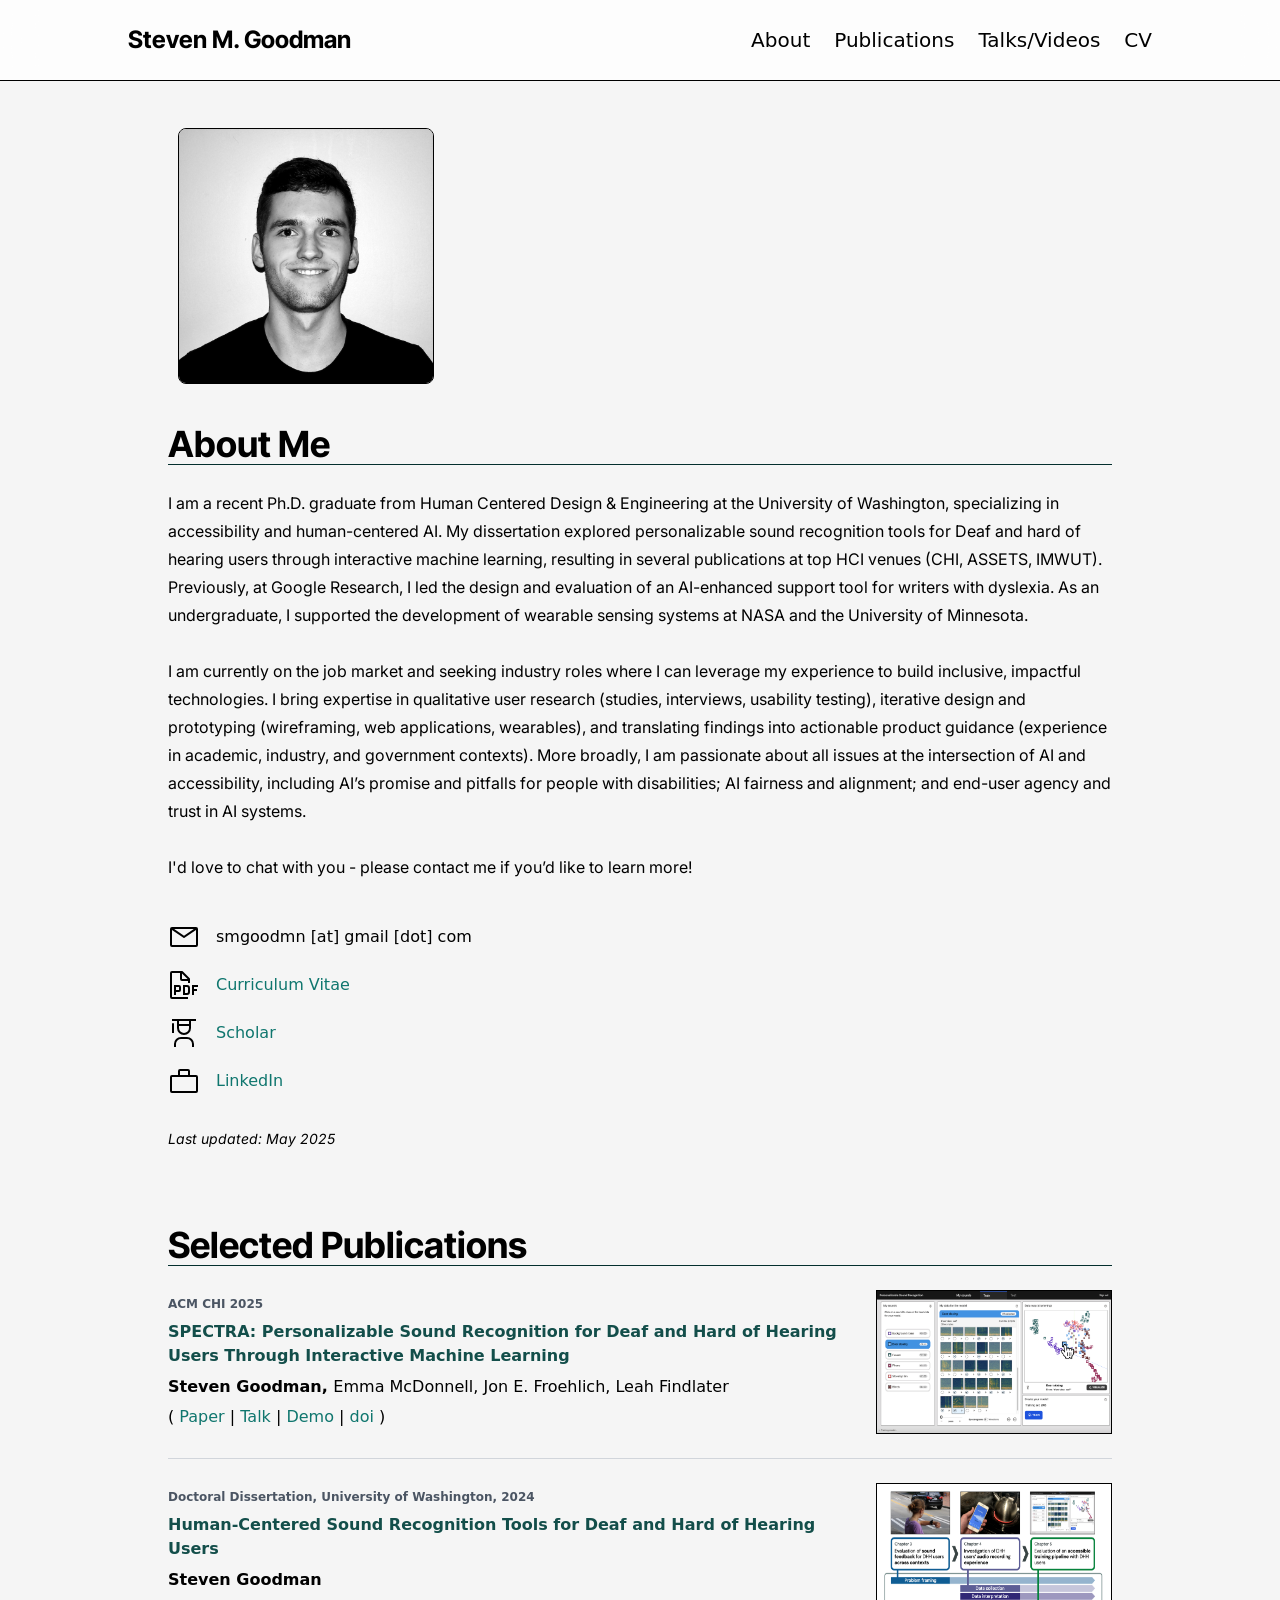
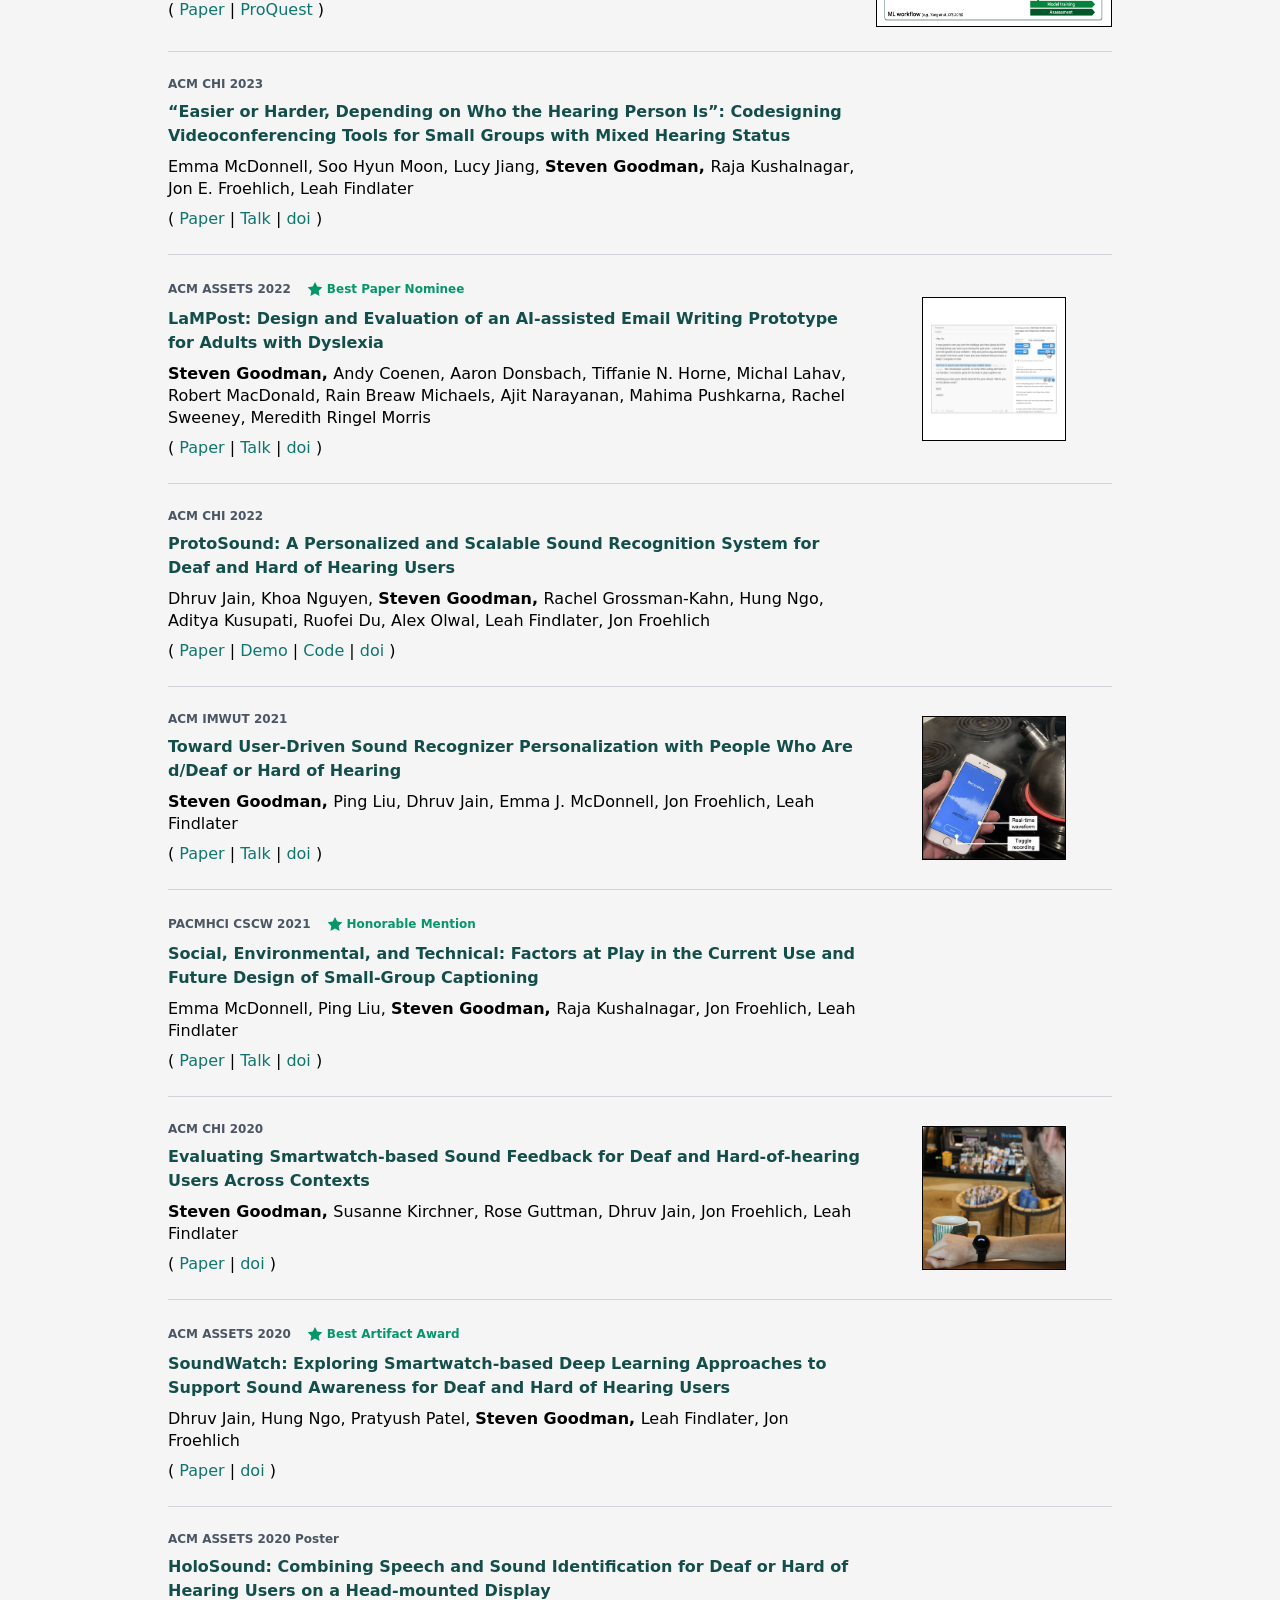
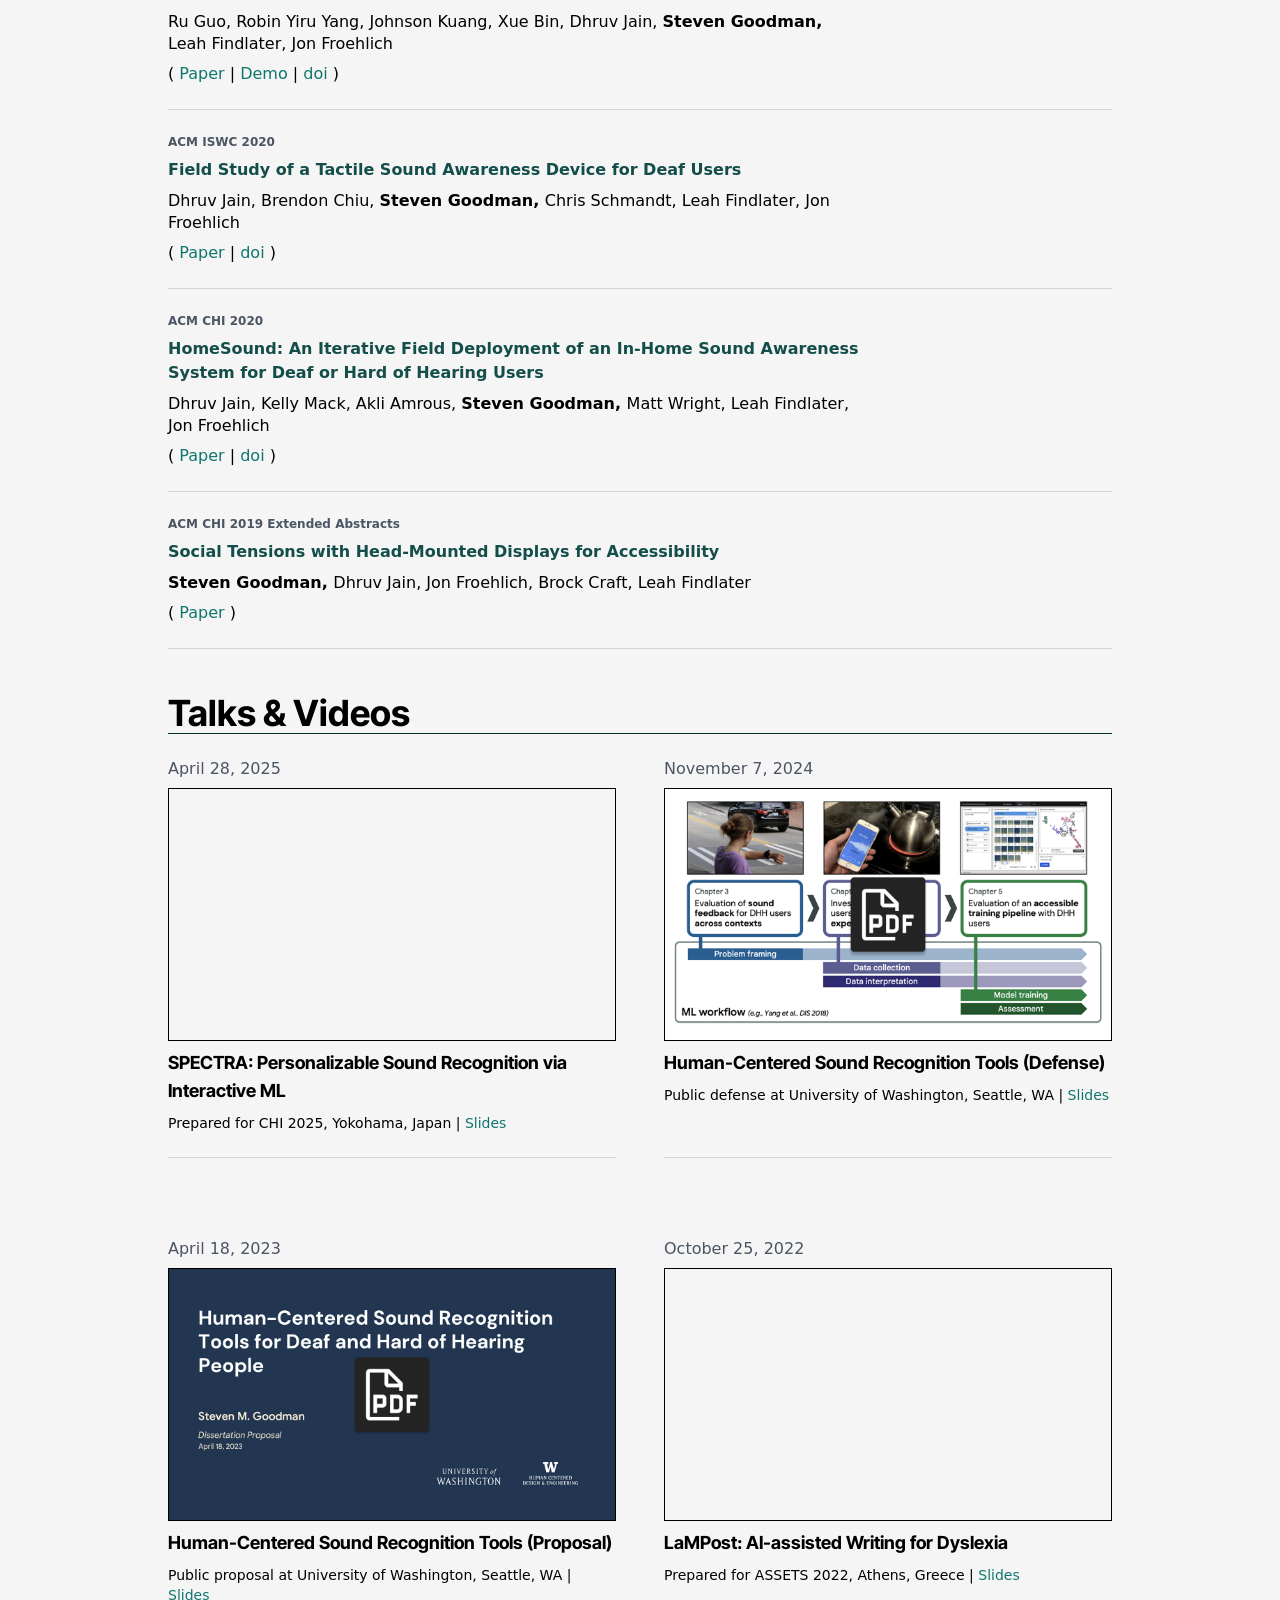
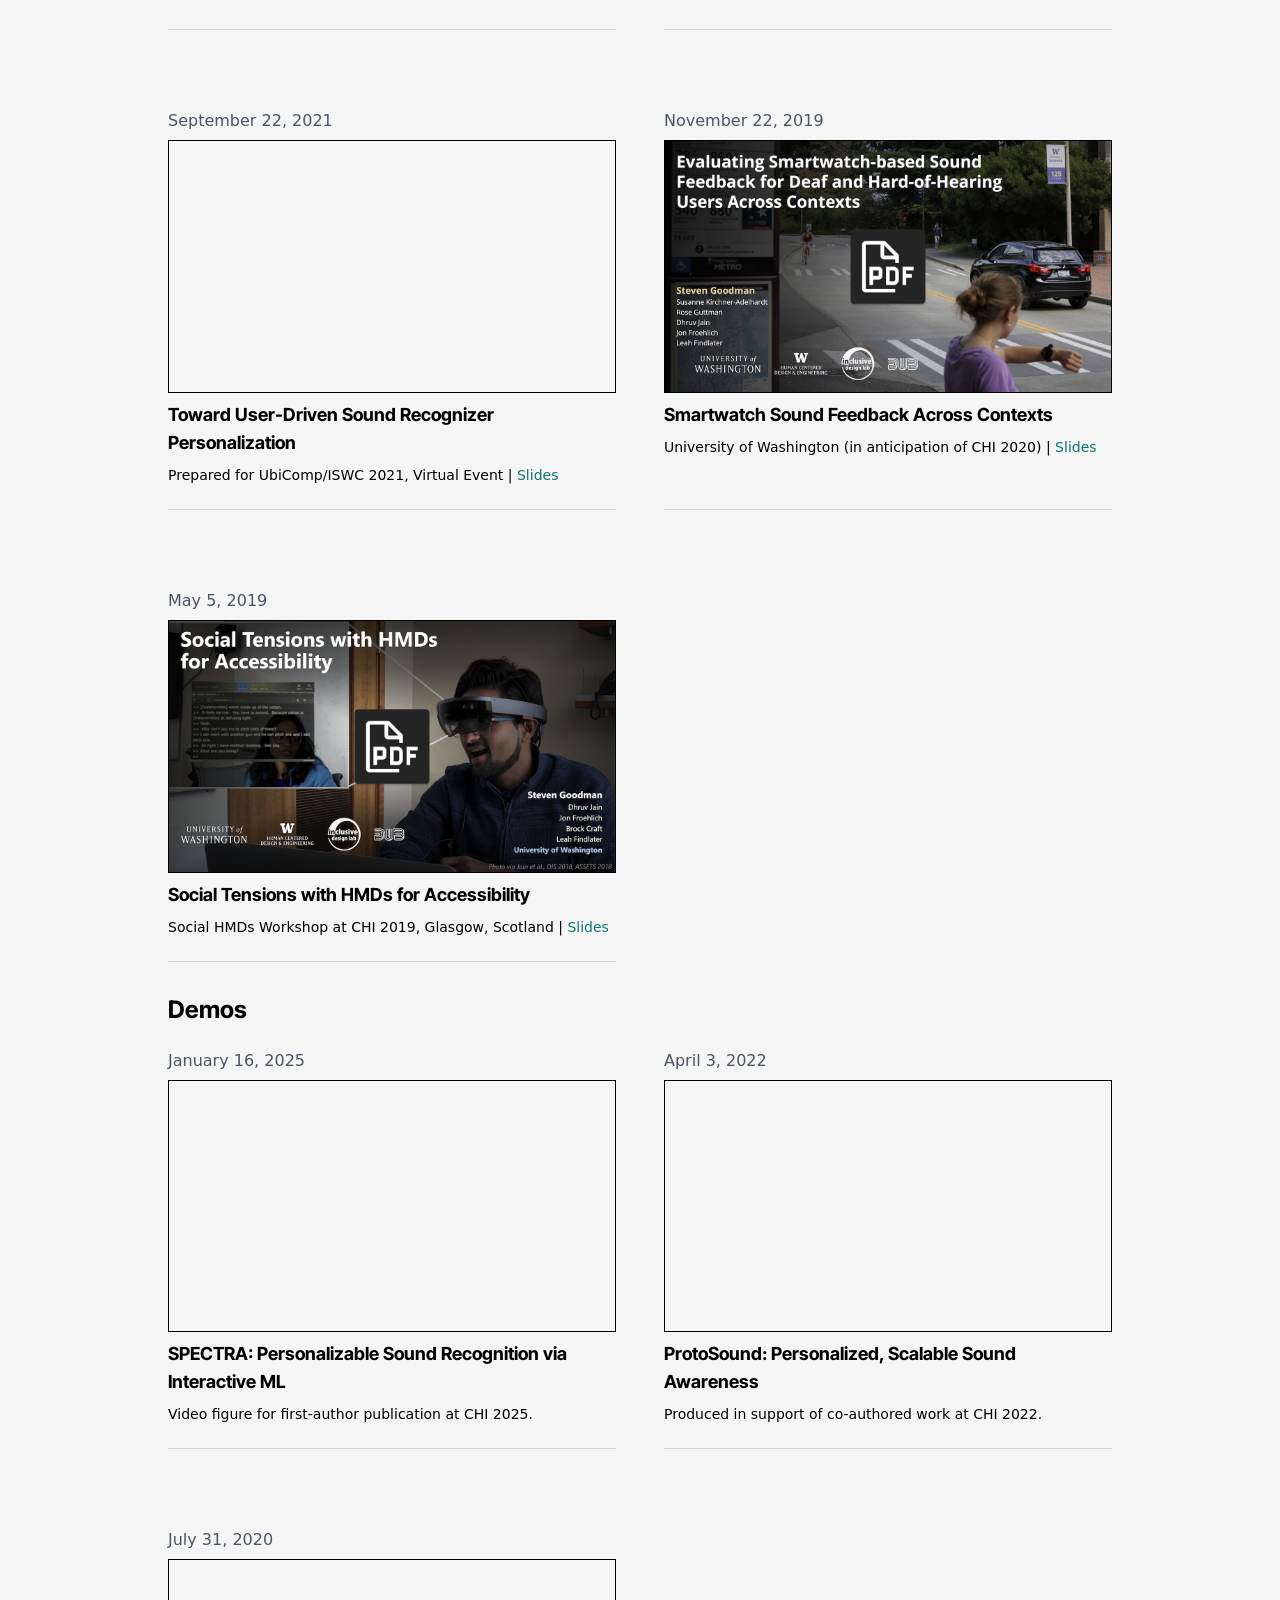
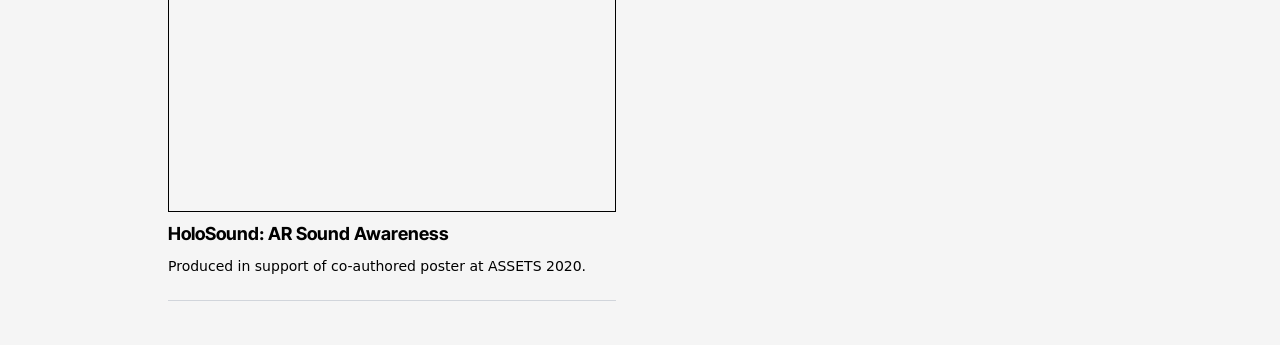
==== commit 6f12d042: "Added SPECTRA links, updated CV" ====
--- a/index.html
+++ b/index.html
@@ -13,31 +13,30 @@
     
 		<link href="./app/immutable/assets/0.fda4d4a6.css" rel="stylesheet">
 		<link href="./app/immutable/assets/2.dc03ce9c.css" rel="stylesheet">
-		<link rel="modulepreload" href="./app/immutable/entry/start.eb0115c5.js">
+		<link rel="modulepreload" href="./app/immutable/entry/start.ca1a70b4.js">
 		<link rel="modulepreload" href="./app/immutable/chunks/scheduler.ba4dd0f0.js">
-		<link rel="modulepreload" href="./app/immutable/chunks/singletons.e4050a70.js">
-		<link rel="modulepreload" href="./app/immutable/entry/app.d70f944a.js">
+		<link rel="modulepreload" href="./app/immutable/chunks/singletons.4686ed27.js">
+		<link rel="modulepreload" href="./app/immutable/entry/app.ab1fd208.js">
 		<link rel="modulepreload" href="./app/immutable/chunks/index.539872ee.js">
 		<link rel="modulepreload" href="./app/immutable/nodes/0.8d774716.js">
-		<link rel="modulepreload" href="./app/immutable/nodes/2.761708af.js">
+		<link rel="modulepreload" href="./app/immutable/nodes/2.2f363b49.js">
   </head>
   <body data-sveltekit-preload-data="hover">
-    <div style="display: contents">  <div class="_main-container"><header><nav class="bg-white/80 backdrop-blur-lg fixed w-full z-20 top-0 left-0 border-b border-black"><ul class="navigation w-[90vw] max-w-5xl flex flex-wrap justify-between items-center relative mx-auto py-6"><a class="logo" href="#top" data-svelte-h="svelte-63tnej"><h1 class="font-bold text-2xl text-black">Steven M. Goodman</h1></a> <input type="checkbox" id="check"> <span class="menu flex gap-6 [&>li>a]:text-center [&>li>a]:relative [&>li>a]:transition [&>li>a]:duration-200 [&>li>a]:ease-in-out [&>li>a]:font-medium"><li data-svelte-h="svelte-1dcab8j"><a href="#about_me">About</a></li> <li data-svelte-h="svelte-c3qhnm"><a href="#publications">Publications</a></li> <li data-svelte-h="svelte-1jscmql"><a href="#talks">Talks/Videos</a></li> <li data-svelte-h="svelte-leiyyv"><a href="Steven-Goodman_CV.pdf">CV</a></li> <label for="check" class="close-menu"><svg xmlns="http://www.w3.org/2000/svg" viewBox="0 0 32 32" fill="currentColor" preserveAspectRatio="xMidYMid meet" width="44" height="44" aria-hidden class="text-black"><path d="M17.4141 16L26 7.4141 24.5859 6 16 14.5859 7.4143 6 6 7.4141 14.5859 16 6 24.5859 7.4143 26 16 17.4141 24.5859 26 26 24.5859 17.4141 16z"></path></svg></label></span> <label for="check" class="open-menu"><div class=""><svg xmlns="http://www.w3.org/2000/svg" viewBox="0 0 32 32" fill="currentColor" preserveAspectRatio="xMidYMid meet" width="32" height="32" aria-hidden><path d="M4 6H28V8H4zM4 24H28V26H4zM4 12H28V14H4zM4 18H28V20H4z"></path></svg></div></label></ul></nav></header> <main class="mx-auto" id="top"><section id="about_me" class="svelte-dyiw98"><div class="max-w-full md:max-w-none" data-svelte-h="svelte-15q3yrc"><img src="images/SG_headshot.jpeg" loading="lazy" decoding="async" style="color: transparent;" alt="Steven Goodman, a white man with short brown hair and a slight beard is visible from the shoulders up standing in front of a solid white background and wearing a dark shirt. He is looking directly at the camera and smiling. The photo is in black and white." class="me_picture svelte-dyiw98"></div> <h2 data-svelte-h="svelte-1ttswb">About Me</h2> <div class="mt-6 space-y-7" data-svelte-h="svelte-pwjkwk"><p>Hello! I am a recent Ph.D. graduate from Human Centered Design &amp; Engineering at the University
-    of Washington, specializing in accessibility and human-centered AI. My dissertation explored
-    personalizable sound recognition tools for Deaf, deaf, or hard of hearing users through
-    interactive machine learning, and resulted in several publications at top HCI venues (CHI,
-    ASSETS, IMWUT). Previously, at Google Research, I led the design and evaluation of an AI support
-    tool for writers with dyslexia using large language models. Before that, I supported the
-    development of wearable sensing systems at NASA and the University of Minnesota.</p> <p>I am currently on the job market and seeking industry roles where I can leverage my experience
+    <div style="display: contents">  <div class="_main-container"><header><nav class="bg-white/80 backdrop-blur-lg fixed w-full z-20 top-0 left-0 border-b border-black"><ul class="navigation w-[90vw] max-w-5xl flex flex-wrap justify-between items-center relative mx-auto py-6"><a class="logo" href="#top" data-svelte-h="svelte-63tnej"><h1 class="font-bold text-2xl text-black">Steven M. Goodman</h1></a> <input type="checkbox" id="check"> <span class="menu flex gap-6 [&>li>a]:text-center [&>li>a]:relative [&>li>a]:transition [&>li>a]:duration-200 [&>li>a]:ease-in-out [&>li>a]:font-medium"><li data-svelte-h="svelte-1dcab8j"><a href="#about_me">About</a></li> <li data-svelte-h="svelte-c3qhnm"><a href="#publications">Publications</a></li> <li data-svelte-h="svelte-1jscmql"><a href="#talks">Talks/Videos</a></li> <li data-svelte-h="svelte-leiyyv"><a href="Steven-Goodman_CV.pdf">CV</a></li> <label for="check" class="close-menu"><svg xmlns="http://www.w3.org/2000/svg" viewBox="0 0 32 32" fill="currentColor" preserveAspectRatio="xMidYMid meet" width="44" height="44" aria-hidden class="text-black"><path d="M17.4141 16L26 7.4141 24.5859 6 16 14.5859 7.4143 6 6 7.4141 14.5859 16 6 24.5859 7.4143 26 16 17.4141 24.5859 26 26 24.5859 17.4141 16z"></path></svg></label></span> <label for="check" class="open-menu"><div class=""><svg xmlns="http://www.w3.org/2000/svg" viewBox="0 0 32 32" fill="currentColor" preserveAspectRatio="xMidYMid meet" width="32" height="32" aria-hidden><path d="M4 6H28V8H4zM4 24H28V26H4zM4 12H28V14H4zM4 18H28V20H4z"></path></svg></div></label></ul></nav></header> <main class="mx-auto" id="top"><section id="about_me" class="svelte-dyiw98"><div class="max-w-full md:max-w-none" data-svelte-h="svelte-15q3yrc"><img src="images/SG_headshot.jpeg" loading="lazy" decoding="async" style="color: transparent;" alt="Steven Goodman, a white man with short brown hair and a slight beard is visible from the shoulders up standing in front of a solid white background and wearing a dark shirt. He is looking directly at the camera and smiling. The photo is in black and white." class="me_picture svelte-dyiw98"></div> <h2 data-svelte-h="svelte-1ttswb">About Me</h2> <div class="mt-6 space-y-7" data-svelte-h="svelte-1wf4v9y"><p>I am a recent Ph.D. graduate from Human Centered Design &amp; Engineering at the University of
+    Washington, specializing in accessibility and human-centered AI. My dissertation explored
+    personalizable sound recognition tools for Deaf and hard of hearing users through interactive
+    machine learning, resulting in several publications at top HCI venues (CHI, ASSETS, IMWUT).
+    Previously, at Google Research, I led the design and evaluation of an AI-enhanced support tool
+    for writers with dyslexia. As an undergraduate, I supported the development of wearable sensing
+    systems at NASA and the University of Minnesota.</p> <p>I am currently on the job market and seeking industry roles where I can leverage my experience
     to build inclusive, impactful technologies. I bring expertise in qualitative user research
     (studies, interviews, usability testing), iterative design and prototyping (wireframing, web
     applications, wearables), and translating findings into actionable product guidance (experience
     in academic, industry, and government contexts). More broadly, I am passionate about all issues
-    at the intersection of AI and accessibility, including: AI’s promise and pitfalls for people
-    with disabilities; AI fairness; end-user agency and trust in AI systems; and privacy and data
-    protection.</p> <p>I&#39;d love to chat with you - please contact me if you’d like to learn more!</p></div> <div><div class="info_links svelte-dyiw98" id="email_link"><span class="icon"><svg xmlns="http://www.w3.org/2000/svg" viewBox="0 0 32 32" fill="currentColor" preserveAspectRatio="xMidYMid meet" width="32" height="32" aria-hidden><path d="M28,6H4A2,2,0,0,0,2,8V24a2,2,0,0,0,2,2H28a2,2,0,0,0,2-2V8A2,2,0,0,0,28,6ZM25.8,8,16,14.78,6.2,8ZM4,24V8.91l11.43,7.91a1,1,0,0,0,1.14,0L28,8.91V24Z"></path></svg></span> smgoodmn [at] gmail [dot] com</div> <div class="info_links svelte-dyiw98"><span class="icon"><svg xmlns="http://www.w3.org/2000/svg" viewBox="0 0 32 32" fill="currentColor" preserveAspectRatio="xMidYMid meet" width="32" height="32" aria-hidden><path d="M30 18L30 16 24 16 24 26 26 26 26 22 29 22 29 20 26 20 26 18 30 18zM19 26H15V16h4a3.0033 3.0033 0 013 3v4A3.0033 3.0033 0 0119 26zm-2-2h2a1.0011 1.0011 0 001-1V19a1.0011 1.0011 0 00-1-1H17zM11 16H6V26H8V23h3a2.0027 2.0027 0 002-2V18A2.0023 2.0023 0 0011 16zM8 21V18h3l.001 3z"></path><path d="M22,14V10a.9092.9092,0,0,0-.3-.7l-7-7A.9087.9087,0,0,0,14,2H4A2.0059,2.0059,0,0,0,2,4V28a2,2,0,0,0,2,2H20V28H4V4h8v6a2.0059,2.0059,0,0,0,2,2h6v2Zm-8-4V4.4L19.6,10Z"></path></svg></span> <a href="Steven-Goodman_CV.pdf" class="svelte-dyiw98" data-svelte-h="svelte-1br5pfj">Curriculum Vitae</a></div> <div class="info_links svelte-dyiw98"><span class="icon"><svg xmlns="http://www.w3.org/2000/svg" viewBox="0 0 32 32" fill="currentColor" preserveAspectRatio="xMidYMid meet" width="32" height="32" aria-hidden><path d="M26 30H24V27a5.0059 5.0059 0 00-5-5H13a5.0059 5.0059 0 00-5 5v3H6V27a7.0082 7.0082 0 017-7h6a7.0082 7.0082 0 017 7zM5 6A1 1 0 004 7v9H6V7A1 1 0 005 6z"></path><path d="M4,2V4H9v7a7,7,0,0,0,14,0V4h5V2Zm7,2H21V7H11Zm5,12a5,5,0,0,1-5-5V9H21v2A5,5,0,0,1,16,16Z"></path></svg></span> <a href="https://scholar.google.com/citations?user=03HVZhQAAAAJ&amp;hl=en" class="svelte-dyiw98" data-svelte-h="svelte-yzdeos">Scholar</a></div> <div class="info_links svelte-dyiw98"><span class="icon"><svg xmlns="http://www.w3.org/2000/svg" viewBox="0 0 32 32" fill="currentColor" preserveAspectRatio="xMidYMid meet" width="32" height="32" aria-hidden><path d="M28,10H22V6a2,2,0,0,0-2-2H12a2,2,0,0,0-2,2v4H4a2,2,0,0,0-2,2V26a2,2,0,0,0,2,2H28a2,2,0,0,0,2-2V12A2,2,0,0,0,28,10ZM12,6h8v4H12ZM4,26V12H28V26Z"></path></svg></span> <a href="https://www.linkedin.com/in/steven-m-goodman" class="svelte-dyiw98" data-svelte-h="svelte-1gxp8ci">LinkedIn</a></div></div> <p class="text-xs md:text-sm my-8"><i>Last updated: March 2025</i></p></section> <section id="publications" class="svelte-dyiw98"><h2 data-svelte-h="svelte-1iwcv2i">Selected Publications</h2> <ul id="main_pubs_list" class="svelte-1kya2hr"><li class="svelte-1kya2hr"><div class="pub_item svelte-1kya2hr"><div class="my-auto w-full"><div class="pub_venue_name w-full items-center svelte-1kya2hr"><div>ACM CHI 2025</div> </div> <div><div class="pub_title svelte-1kya2hr">SPECTRA: Personalizable Sound Recognition for Deaf and Hard of Hearing Users Through Interactive Machine Learning</div> <div class="pub_author_list svelte-1kya2hr"><strong>Steven Goodman, </strong>Emma McDonnell, Jon E. Froehlich, Leah Findlater</div> <div class="pub_links_container svelte-1kya2hr">(
-              <span class="text-gray-700 italic">To appear</span>
-              )</div> </div></div> <div class="pub_img_container svelte-1kya2hr"><img class="pub_image svelte-1kya2hr" src="images/2025_SPECTRA_square.png" alt="Part of Figure 5 in the paper, showing the user interface of an email composition tool and the 'Rewrite My Selection' feature described in this work. Copied here for decorative purposes."> </div></div> </li><li class="svelte-1kya2hr"><div class="pub_item svelte-1kya2hr"><div class="my-auto w-full"><div class="pub_venue_name w-full items-center svelte-1kya2hr"><div>Doctoral Dissertation, University of Washington, 2024</div> </div> <div><a href="papers/Goodman_UW2024_Dissertation.pdf" class="svelte-1kya2hr"><div class="pub_title svelte-1kya2hr">Human-Centered Sound Recognition Tools for Deaf and Hard of Hearing Users</div></a> <div class="pub_author_list svelte-1kya2hr"><strong>Steven Goodman</strong></div> <div class="pub_links_container svelte-1kya2hr">(
+    at the intersection of AI and accessibility, including AI’s promise and pitfalls for people with
+    disabilities; AI fairness and alignment; and end-user agency and trust in AI systems.</p> <p>I&#39;d love to chat with you - please contact me if you’d like to learn more!</p></div> <div><div class="info_links svelte-dyiw98" id="email_link"><span class="icon"><svg xmlns="http://www.w3.org/2000/svg" viewBox="0 0 32 32" fill="currentColor" preserveAspectRatio="xMidYMid meet" width="32" height="32" aria-hidden><path d="M28,6H4A2,2,0,0,0,2,8V24a2,2,0,0,0,2,2H28a2,2,0,0,0,2-2V8A2,2,0,0,0,28,6ZM25.8,8,16,14.78,6.2,8ZM4,24V8.91l11.43,7.91a1,1,0,0,0,1.14,0L28,8.91V24Z"></path></svg></span> smgoodmn [at] gmail [dot] com</div> <div class="info_links svelte-dyiw98"><span class="icon"><svg xmlns="http://www.w3.org/2000/svg" viewBox="0 0 32 32" fill="currentColor" preserveAspectRatio="xMidYMid meet" width="32" height="32" aria-hidden><path d="M30 18L30 16 24 16 24 26 26 26 26 22 29 22 29 20 26 20 26 18 30 18zM19 26H15V16h4a3.0033 3.0033 0 013 3v4A3.0033 3.0033 0 0119 26zm-2-2h2a1.0011 1.0011 0 001-1V19a1.0011 1.0011 0 00-1-1H17zM11 16H6V26H8V23h3a2.0027 2.0027 0 002-2V18A2.0023 2.0023 0 0011 16zM8 21V18h3l.001 3z"></path><path d="M22,14V10a.9092.9092,0,0,0-.3-.7l-7-7A.9087.9087,0,0,0,14,2H4A2.0059,2.0059,0,0,0,2,4V28a2,2,0,0,0,2,2H20V28H4V4h8v6a2.0059,2.0059,0,0,0,2,2h6v2Zm-8-4V4.4L19.6,10Z"></path></svg></span> <a href="Steven-Goodman_CV.pdf" class="svelte-dyiw98" data-svelte-h="svelte-1br5pfj">Curriculum Vitae</a></div> <div class="info_links svelte-dyiw98"><span class="icon"><svg xmlns="http://www.w3.org/2000/svg" viewBox="0 0 32 32" fill="currentColor" preserveAspectRatio="xMidYMid meet" width="32" height="32" aria-hidden><path d="M26 30H24V27a5.0059 5.0059 0 00-5-5H13a5.0059 5.0059 0 00-5 5v3H6V27a7.0082 7.0082 0 017-7h6a7.0082 7.0082 0 017 7zM5 6A1 1 0 004 7v9H6V7A1 1 0 005 6z"></path><path d="M4,2V4H9v7a7,7,0,0,0,14,0V4h5V2Zm7,2H21V7H11Zm5,12a5,5,0,0,1-5-5V9H21v2A5,5,0,0,1,16,16Z"></path></svg></span> <a href="https://scholar.google.com/citations?user=03HVZhQAAAAJ&amp;hl=en" class="svelte-dyiw98" data-svelte-h="svelte-yzdeos">Scholar</a></div> <div class="info_links svelte-dyiw98"><span class="icon"><svg xmlns="http://www.w3.org/2000/svg" viewBox="0 0 32 32" fill="currentColor" preserveAspectRatio="xMidYMid meet" width="32" height="32" aria-hidden><path d="M28,10H22V6a2,2,0,0,0-2-2H12a2,2,0,0,0-2,2v4H4a2,2,0,0,0-2,2V26a2,2,0,0,0,2,2H28a2,2,0,0,0,2-2V12A2,2,0,0,0,28,10ZM12,6h8v4H12ZM4,26V12H28V26Z"></path></svg></span> <a href="https://www.linkedin.com/in/steven-m-goodman" class="svelte-dyiw98" data-svelte-h="svelte-1gxp8ci">LinkedIn</a></div></div> <p class="text-xs md:text-sm my-8"><i>Last updated: May 2025</i></p></section> <section id="publications" class="svelte-dyiw98"><h2 data-svelte-h="svelte-1iwcv2i">Selected Publications</h2> <ul id="main_pubs_list" class="svelte-1kya2hr"><li class="svelte-1kya2hr"><div class="pub_item svelte-1kya2hr"><div class="my-auto w-full"><div class="pub_venue_name w-full items-center svelte-1kya2hr"><div>ACM CHI 2025</div> </div> <div><a href="papers/Goodman_CHI2025_SPECTRA.pdf" class="svelte-1kya2hr"><div class="pub_title svelte-1kya2hr">SPECTRA: Personalizable Sound Recognition for Deaf and Hard of Hearing Users Through Interactive Machine Learning</div></a> <div class="pub_author_list svelte-1kya2hr"><strong>Steven Goodman, </strong>Emma McDonnell, Jon E. Froehlich, Leah Findlater</div> <div class="pub_links_container svelte-1kya2hr">(
+              <a href="papers/Goodman_CHI2025_SPECTRA.pdf">Paper</a> | <a href="https://www.youtube.com/watch?v=HdLRsQI9eM4">Talk</a> | <a href="https://www.youtube.com/watch?v=Q07oRopu_PQ">Demo</a> | <a href="https://doi.org/10.1145/3706598.3713294">doi</a>
+              )</div> </div></div> <div class="pub_img_container svelte-1kya2hr"><a href="papers/Goodman_CHI2025_SPECTRA.pdf"><img class="pub_image svelte-1kya2hr" src="images/2025_SPECTRA_square.png" alt="Part of Figure 5 in the paper, showing the user interface of an email composition tool and the 'Rewrite My Selection' feature described in this work. Copied here for decorative purposes."> </a> </div></div> </li><li class="svelte-1kya2hr"><div class="pub_item svelte-1kya2hr"><div class="my-auto w-full"><div class="pub_venue_name w-full items-center svelte-1kya2hr"><div>Doctoral Dissertation, University of Washington, 2024</div> </div> <div><a href="papers/Goodman_UW2024_Dissertation.pdf" class="svelte-1kya2hr"><div class="pub_title svelte-1kya2hr">Human-Centered Sound Recognition Tools for Deaf and Hard of Hearing Users</div></a> <div class="pub_author_list svelte-1kya2hr"><strong>Steven Goodman</strong></div> <div class="pub_links_container svelte-1kya2hr">(
               <a href="papers/Goodman_UW2024_Dissertation.pdf">Paper</a> | <a href="https://www.proquest.com/openview/e985386300fcb204eb888156f04f6bfc/">ProQuest</a>
               )</div> </div></div> <div class="pub_img_container svelte-1kya2hr"><a href="papers/Goodman_UW2024_Dissertation.pdf"><img class="pub_image svelte-1kya2hr" src="images/2024_Dissertation_overview.png" alt="Figure 1 in the dissertation, a graphic showing how three projects detailed in the dissertation each cover a different area of the traditional machine learning pipeline. Copied here for decorative purposes."> </a> </div></div> </li><li class="svelte-1kya2hr"><div class="pub_item svelte-1kya2hr"><div class="my-auto w-full"><div class="pub_venue_name w-full items-center svelte-1kya2hr"><div>ACM CHI 2023</div> </div> <div><a href="papers/McDonnell_CHI2023_Easier-or-Harder.pdf" class="svelte-1kya2hr"><div class="pub_title svelte-1kya2hr">“Easier or Harder, Depending on Who the Hearing Person Is”: Codesigning Videoconferencing Tools for Small Groups with Mixed Hearing Status</div></a> <div class="pub_author_list svelte-1kya2hr">Emma McDonnell, Soo Hyun Moon, Lucy Jiang, <strong>Steven Goodman, </strong>Raja Kushalnagar, Jon E. Froehlich, Leah Findlater</div> <div class="pub_links_container svelte-1kya2hr">(
               <a href="papers/McDonnell_CHI2023_Easier-or-Harder.pdf">Paper</a> | <a href="https://youtu.be/pOpsIms3DTA">Talk</a> | <a href="https://doi.org/10.1145/3544548.3580809">doi</a>
@@ -65,7 +64,7 @@
 			
 			<script>
 				{
-					__sveltekit_1vfstch = {
+					__sveltekit_13h1nki = {
 						base: new URL(".", location).pathname.slice(0, -1),
 						env: {}
 					};
@@ -75,8 +74,8 @@
 					const data = [null,null];
 
 					Promise.all([
-						import("./app/immutable/entry/start.eb0115c5.js"),
-						import("./app/immutable/entry/app.d70f944a.js")
+						import("./app/immutable/entry/start.ca1a70b4.js"),
+						import("./app/immutable/entry/app.ab1fd208.js")
 					]).then(([kit, app]) => {
 						kit.start(app, element, {
 							node_ids: [0, 2],
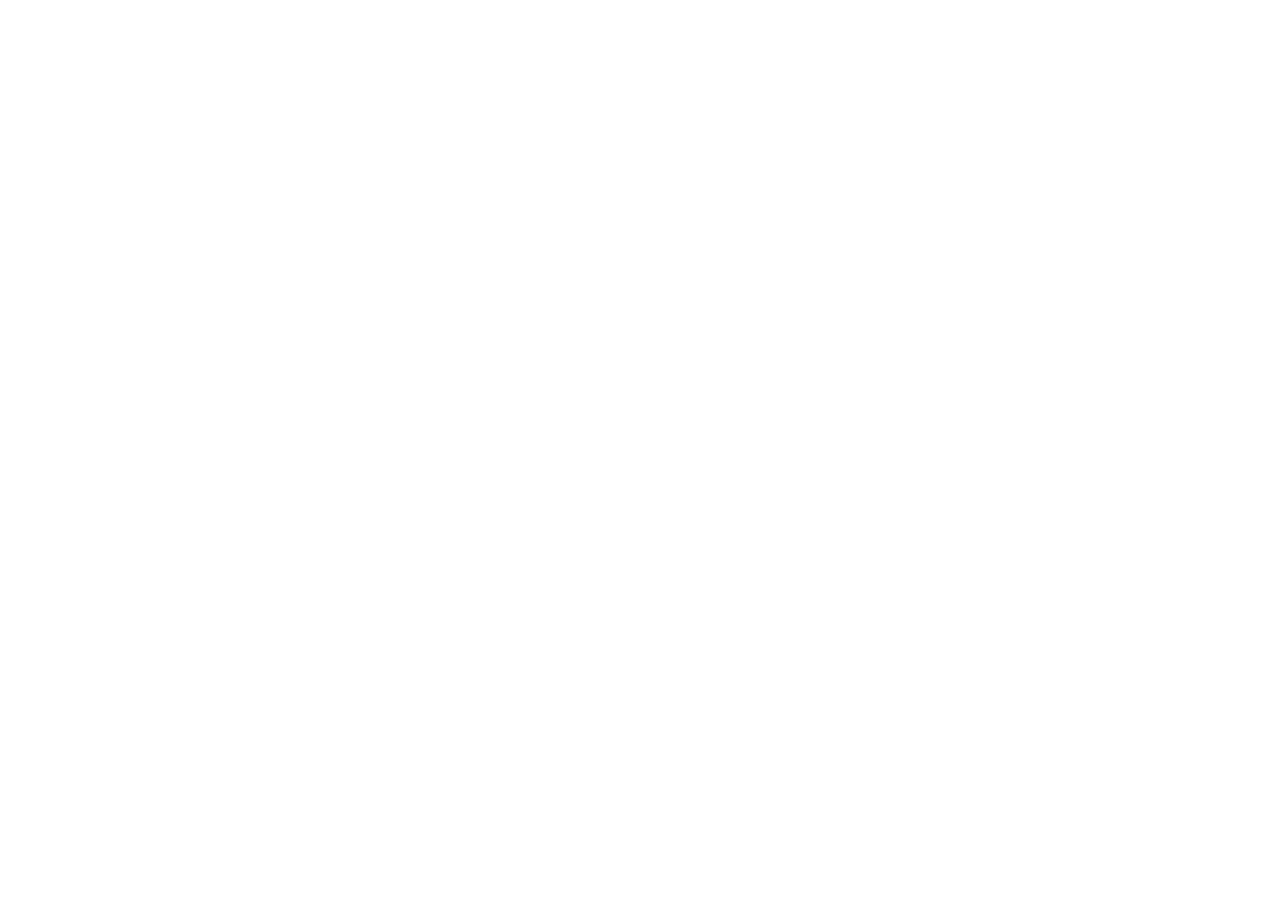
==== commit 1e9e839c: "fixed index.html" ====
--- a/index.html
+++ b/index.html
@@ -5,84 +5,33 @@
     <meta charset="utf-8" />
     <link rel="preconnect" href="https://fonts.googleapis.com" />
     <link rel="preconnect" href="https://fonts.gstatic.com" crossorigin />
-    <link
-      href="https://fonts.googleapis.com/css2?family=Inter+Tight:ital,wght@0,100;0,200;0,300;0,400;0,600;1,700&family=Inter:wght@300&display=swap"
-      rel="stylesheet"
-    />
     <meta name="viewport" content="width=device-width" />
     
-		<link href="./app/immutable/assets/0.fda4d4a6.css" rel="stylesheet">
-		<link href="./app/immutable/assets/2.dc03ce9c.css" rel="stylesheet">
-		<link rel="modulepreload" href="./app/immutable/entry/start.ca1a70b4.js">
-		<link rel="modulepreload" href="./app/immutable/chunks/scheduler.ba4dd0f0.js">
-		<link rel="modulepreload" href="./app/immutable/chunks/singletons.4686ed27.js">
-		<link rel="modulepreload" href="./app/immutable/entry/app.ab1fd208.js">
-		<link rel="modulepreload" href="./app/immutable/chunks/index.539872ee.js">
-		<link rel="modulepreload" href="./app/immutable/nodes/0.8d774716.js">
-		<link rel="modulepreload" href="./app/immutable/nodes/2.2f363b49.js">
+		<link rel="modulepreload" href="/app/immutable/entry/start.BpzpSjJP.js">
+		<link rel="modulepreload" href="/app/immutable/chunks/Cd4SIe_S.js">
+		<link rel="modulepreload" href="/app/immutable/chunks/v0jWVoBo.js">
+		<link rel="modulepreload" href="/app/immutable/chunks/Bkkv5y8k.js">
+		<link rel="modulepreload" href="/app/immutable/chunks/S11t-FIf.js">
+		<link rel="modulepreload" href="/app/immutable/chunks/BtL_xO9t.js">
+		<link rel="modulepreload" href="/app/immutable/entry/app.Cy_PRHVq.js">
+		<link rel="modulepreload" href="/app/immutable/chunks/DsnmJJEf.js">
+		<link rel="modulepreload" href="/app/immutable/chunks/nmL9PuIu.js">
   </head>
   <body data-sveltekit-preload-data="hover">
-    <div style="display: contents">  <div class="_main-container"><header><nav class="bg-white/80 backdrop-blur-lg fixed w-full z-20 top-0 left-0 border-b border-black"><ul class="navigation w-[90vw] max-w-5xl flex flex-wrap justify-between items-center relative mx-auto py-6"><a class="logo" href="#top" data-svelte-h="svelte-63tnej"><h1 class="font-bold text-2xl text-black">Steven M. Goodman</h1></a> <input type="checkbox" id="check"> <span class="menu flex gap-6 [&>li>a]:text-center [&>li>a]:relative [&>li>a]:transition [&>li>a]:duration-200 [&>li>a]:ease-in-out [&>li>a]:font-medium"><li data-svelte-h="svelte-1dcab8j"><a href="#about_me">About</a></li> <li data-svelte-h="svelte-c3qhnm"><a href="#publications">Publications</a></li> <li data-svelte-h="svelte-1jscmql"><a href="#talks">Talks/Videos</a></li> <li data-svelte-h="svelte-leiyyv"><a href="Steven-Goodman_CV.pdf">CV</a></li> <label for="check" class="close-menu"><svg xmlns="http://www.w3.org/2000/svg" viewBox="0 0 32 32" fill="currentColor" preserveAspectRatio="xMidYMid meet" width="44" height="44" aria-hidden class="text-black"><path d="M17.4141 16L26 7.4141 24.5859 6 16 14.5859 7.4143 6 6 7.4141 14.5859 16 6 24.5859 7.4143 26 16 17.4141 24.5859 26 26 24.5859 17.4141 16z"></path></svg></label></span> <label for="check" class="open-menu"><div class=""><svg xmlns="http://www.w3.org/2000/svg" viewBox="0 0 32 32" fill="currentColor" preserveAspectRatio="xMidYMid meet" width="32" height="32" aria-hidden><path d="M4 6H28V8H4zM4 24H28V26H4zM4 12H28V14H4zM4 18H28V20H4z"></path></svg></div></label></ul></nav></header> <main class="mx-auto" id="top"><section id="about_me" class="svelte-dyiw98"><div class="max-w-full md:max-w-none" data-svelte-h="svelte-15q3yrc"><img src="images/SG_headshot.jpeg" loading="lazy" decoding="async" style="color: transparent;" alt="Steven Goodman, a white man with short brown hair and a slight beard is visible from the shoulders up standing in front of a solid white background and wearing a dark shirt. He is looking directly at the camera and smiling. The photo is in black and white." class="me_picture svelte-dyiw98"></div> <h2 data-svelte-h="svelte-1ttswb">About Me</h2> <div class="mt-6 space-y-7" data-svelte-h="svelte-1wf4v9y"><p>I am a recent Ph.D. graduate from Human Centered Design &amp; Engineering at the University of
-    Washington, specializing in accessibility and human-centered AI. My dissertation explored
-    personalizable sound recognition tools for Deaf and hard of hearing users through interactive
-    machine learning, resulting in several publications at top HCI venues (CHI, ASSETS, IMWUT).
-    Previously, at Google Research, I led the design and evaluation of an AI-enhanced support tool
-    for writers with dyslexia. As an undergraduate, I supported the development of wearable sensing
-    systems at NASA and the University of Minnesota.</p> <p>I am currently on the job market and seeking industry roles where I can leverage my experience
-    to build inclusive, impactful technologies. I bring expertise in qualitative user research
-    (studies, interviews, usability testing), iterative design and prototyping (wireframing, web
-    applications, wearables), and translating findings into actionable product guidance (experience
-    in academic, industry, and government contexts). More broadly, I am passionate about all issues
-    at the intersection of AI and accessibility, including AI’s promise and pitfalls for people with
-    disabilities; AI fairness and alignment; and end-user agency and trust in AI systems.</p> <p>I&#39;d love to chat with you - please contact me if you’d like to learn more!</p></div> <div><div class="info_links svelte-dyiw98" id="email_link"><span class="icon"><svg xmlns="http://www.w3.org/2000/svg" viewBox="0 0 32 32" fill="currentColor" preserveAspectRatio="xMidYMid meet" width="32" height="32" aria-hidden><path d="M28,6H4A2,2,0,0,0,2,8V24a2,2,0,0,0,2,2H28a2,2,0,0,0,2-2V8A2,2,0,0,0,28,6ZM25.8,8,16,14.78,6.2,8ZM4,24V8.91l11.43,7.91a1,1,0,0,0,1.14,0L28,8.91V24Z"></path></svg></span> smgoodmn [at] gmail [dot] com</div> <div class="info_links svelte-dyiw98"><span class="icon"><svg xmlns="http://www.w3.org/2000/svg" viewBox="0 0 32 32" fill="currentColor" preserveAspectRatio="xMidYMid meet" width="32" height="32" aria-hidden><path d="M30 18L30 16 24 16 24 26 26 26 26 22 29 22 29 20 26 20 26 18 30 18zM19 26H15V16h4a3.0033 3.0033 0 013 3v4A3.0033 3.0033 0 0119 26zm-2-2h2a1.0011 1.0011 0 001-1V19a1.0011 1.0011 0 00-1-1H17zM11 16H6V26H8V23h3a2.0027 2.0027 0 002-2V18A2.0023 2.0023 0 0011 16zM8 21V18h3l.001 3z"></path><path d="M22,14V10a.9092.9092,0,0,0-.3-.7l-7-7A.9087.9087,0,0,0,14,2H4A2.0059,2.0059,0,0,0,2,4V28a2,2,0,0,0,2,2H20V28H4V4h8v6a2.0059,2.0059,0,0,0,2,2h6v2Zm-8-4V4.4L19.6,10Z"></path></svg></span> <a href="Steven-Goodman_CV.pdf" class="svelte-dyiw98" data-svelte-h="svelte-1br5pfj">Curriculum Vitae</a></div> <div class="info_links svelte-dyiw98"><span class="icon"><svg xmlns="http://www.w3.org/2000/svg" viewBox="0 0 32 32" fill="currentColor" preserveAspectRatio="xMidYMid meet" width="32" height="32" aria-hidden><path d="M26 30H24V27a5.0059 5.0059 0 00-5-5H13a5.0059 5.0059 0 00-5 5v3H6V27a7.0082 7.0082 0 017-7h6a7.0082 7.0082 0 017 7zM5 6A1 1 0 004 7v9H6V7A1 1 0 005 6z"></path><path d="M4,2V4H9v7a7,7,0,0,0,14,0V4h5V2Zm7,2H21V7H11Zm5,12a5,5,0,0,1-5-5V9H21v2A5,5,0,0,1,16,16Z"></path></svg></span> <a href="https://scholar.google.com/citations?user=03HVZhQAAAAJ&amp;hl=en" class="svelte-dyiw98" data-svelte-h="svelte-yzdeos">Scholar</a></div> <div class="info_links svelte-dyiw98"><span class="icon"><svg xmlns="http://www.w3.org/2000/svg" viewBox="0 0 32 32" fill="currentColor" preserveAspectRatio="xMidYMid meet" width="32" height="32" aria-hidden><path d="M28,10H22V6a2,2,0,0,0-2-2H12a2,2,0,0,0-2,2v4H4a2,2,0,0,0-2,2V26a2,2,0,0,0,2,2H28a2,2,0,0,0,2-2V12A2,2,0,0,0,28,10ZM12,6h8v4H12ZM4,26V12H28V26Z"></path></svg></span> <a href="https://www.linkedin.com/in/steven-m-goodman" class="svelte-dyiw98" data-svelte-h="svelte-1gxp8ci">LinkedIn</a></div></div> <p class="text-xs md:text-sm my-8"><i>Last updated: May 2025</i></p></section> <section id="publications" class="svelte-dyiw98"><h2 data-svelte-h="svelte-1iwcv2i">Selected Publications</h2> <ul id="main_pubs_list" class="svelte-1kya2hr"><li class="svelte-1kya2hr"><div class="pub_item svelte-1kya2hr"><div class="my-auto w-full"><div class="pub_venue_name w-full items-center svelte-1kya2hr"><div>ACM CHI 2025</div> </div> <div><a href="papers/Goodman_CHI2025_SPECTRA.pdf" class="svelte-1kya2hr"><div class="pub_title svelte-1kya2hr">SPECTRA: Personalizable Sound Recognition for Deaf and Hard of Hearing Users Through Interactive Machine Learning</div></a> <div class="pub_author_list svelte-1kya2hr"><strong>Steven Goodman, </strong>Emma McDonnell, Jon E. Froehlich, Leah Findlater</div> <div class="pub_links_container svelte-1kya2hr">(
-              <a href="papers/Goodman_CHI2025_SPECTRA.pdf">Paper</a> | <a href="https://www.youtube.com/watch?v=HdLRsQI9eM4">Talk</a> | <a href="https://www.youtube.com/watch?v=Q07oRopu_PQ">Demo</a> | <a href="https://doi.org/10.1145/3706598.3713294">doi</a>
-              )</div> </div></div> <div class="pub_img_container svelte-1kya2hr"><a href="papers/Goodman_CHI2025_SPECTRA.pdf"><img class="pub_image svelte-1kya2hr" src="images/2025_SPECTRA_square.png" alt="Part of Figure 5 in the paper, showing the user interface of an email composition tool and the 'Rewrite My Selection' feature described in this work. Copied here for decorative purposes."> </a> </div></div> </li><li class="svelte-1kya2hr"><div class="pub_item svelte-1kya2hr"><div class="my-auto w-full"><div class="pub_venue_name w-full items-center svelte-1kya2hr"><div>Doctoral Dissertation, University of Washington, 2024</div> </div> <div><a href="papers/Goodman_UW2024_Dissertation.pdf" class="svelte-1kya2hr"><div class="pub_title svelte-1kya2hr">Human-Centered Sound Recognition Tools for Deaf and Hard of Hearing Users</div></a> <div class="pub_author_list svelte-1kya2hr"><strong>Steven Goodman</strong></div> <div class="pub_links_container svelte-1kya2hr">(
-              <a href="papers/Goodman_UW2024_Dissertation.pdf">Paper</a> | <a href="https://www.proquest.com/openview/e985386300fcb204eb888156f04f6bfc/">ProQuest</a>
-              )</div> </div></div> <div class="pub_img_container svelte-1kya2hr"><a href="papers/Goodman_UW2024_Dissertation.pdf"><img class="pub_image svelte-1kya2hr" src="images/2024_Dissertation_overview.png" alt="Figure 1 in the dissertation, a graphic showing how three projects detailed in the dissertation each cover a different area of the traditional machine learning pipeline. Copied here for decorative purposes."> </a> </div></div> </li><li class="svelte-1kya2hr"><div class="pub_item svelte-1kya2hr"><div class="my-auto w-full"><div class="pub_venue_name w-full items-center svelte-1kya2hr"><div>ACM CHI 2023</div> </div> <div><a href="papers/McDonnell_CHI2023_Easier-or-Harder.pdf" class="svelte-1kya2hr"><div class="pub_title svelte-1kya2hr">“Easier or Harder, Depending on Who the Hearing Person Is”: Codesigning Videoconferencing Tools for Small Groups with Mixed Hearing Status</div></a> <div class="pub_author_list svelte-1kya2hr">Emma McDonnell, Soo Hyun Moon, Lucy Jiang, <strong>Steven Goodman, </strong>Raja Kushalnagar, Jon E. Froehlich, Leah Findlater</div> <div class="pub_links_container svelte-1kya2hr">(
-              <a href="papers/McDonnell_CHI2023_Easier-or-Harder.pdf">Paper</a> | <a href="https://youtu.be/pOpsIms3DTA">Talk</a> | <a href="https://doi.org/10.1145/3544548.3580809">doi</a>
-              )</div> </div></div> <div class="pub_img_container svelte-1kya2hr"> </div></div> </li><li class="svelte-1kya2hr"><div class="pub_item svelte-1kya2hr"><div class="my-auto w-full"><div class="pub_venue_name w-full items-center svelte-1kya2hr"><div>ACM ASSETS 2022</div> <div class="pub_award svelte-1kya2hr"><svg xmlns="http://www.w3.org/2000/svg" viewBox="0 0 32 32" fill="currentColor" preserveAspectRatio="xMidYMid meet" width="20" height="20" aria-hidden class="pr-1"><path d="M16,2l-4.55,9.22L1.28,12.69l7.36,7.18L6.9,30,16,25.22,25.1,30,23.36,19.87l7.36-7.17L20.55,11.22Z"></path></svg>Best Paper Nominee </div></div> <div><a href="papers/Goodman_ASSETS2022_LaMPost.pdf" class="svelte-1kya2hr"><div class="pub_title svelte-1kya2hr">LaMPost: Design and Evaluation of an AI-assisted Email Writing Prototype for Adults with Dyslexia</div></a> <div class="pub_author_list svelte-1kya2hr"><strong>Steven Goodman, </strong>Andy Coenen, Aaron Donsbach, Tiffanie N. Horne, Michal Lahav, Robert MacDonald, Rain Breaw Michaels, Ajit Narayanan, Mahima Pushkarna, Rachel Sweeney, Meredith Ringel Morris</div> <div class="pub_links_container svelte-1kya2hr">(
-              <a href="papers/Goodman_ASSETS2022_LaMPost.pdf">Paper</a> | <a href="https://youtu.be/uwWX3XNOOVU">Talk</a> | <a href="https://doi.org/10.1145/3517428.3544819">doi</a>
-              )</div> </div></div> <div class="pub_img_container svelte-1kya2hr"><a href="papers/Goodman_ASSETS2022_LaMPost.pdf"><img class="pub_image svelte-1kya2hr" src="images/2022_LaMPost_square.png" alt="Part of Figure 5 in the paper, showing the user interface of an email composition tool and the 'Rewrite My Selection' feature described in this work. Copied here for decorative purposes."> </a> </div></div> </li><li class="svelte-1kya2hr"><div class="pub_item svelte-1kya2hr"><div class="my-auto w-full"><div class="pub_venue_name w-full items-center svelte-1kya2hr"><div>ACM CHI 2022</div> </div> <div><a href="papers/Jain_CHI2022_Protosound.pdf" class="svelte-1kya2hr"><div class="pub_title svelte-1kya2hr">ProtoSound: A Personalized and Scalable Sound Recognition System for Deaf and Hard of Hearing Users</div></a> <div class="pub_author_list svelte-1kya2hr">Dhruv Jain, Khoa Nguyen, <strong>Steven Goodman, </strong>Rachel Grossman-Kahn, Hung Ngo, Aditya Kusupati, Ruofei Du, Alex Olwal, Leah Findlater, Jon Froehlich</div> <div class="pub_links_container svelte-1kya2hr">(
-              <a href="papers/Jain_CHI2022_Protosound.pdf">Paper</a> | <a href="https://www.youtube.com/watch?v=bDE95hKiLqw">Demo</a> | <a href="https://github.com/makeabilitylab/ProtoSound">Code</a> | <a href="https://doi.org/10.1145/3491102.3502020">doi</a>
-              )</div> </div></div> <div class="pub_img_container svelte-1kya2hr"> </div></div> </li><li class="svelte-1kya2hr"><div class="pub_item svelte-1kya2hr"><div class="my-auto w-full"><div class="pub_venue_name w-full items-center svelte-1kya2hr"><div>ACM IMWUT 2021</div> </div> <div><a href="papers/Goodman_IMWUT2021_TowardUserDriven.pdf" class="svelte-1kya2hr"><div class="pub_title svelte-1kya2hr">Toward User-Driven Sound Recognizer Personalization with People Who Are d/Deaf or Hard of Hearing</div></a> <div class="pub_author_list svelte-1kya2hr"><strong>Steven Goodman, </strong>Ping Liu, Dhruv Jain, Emma J. McDonnell, Jon Froehlich, Leah Findlater</div> <div class="pub_links_container svelte-1kya2hr">(
-              <a href="papers/Goodman_IMWUT2021_TowardUserDriven.pdf">Paper</a> | <a href="https://www.youtube.com/watch?v=6J2FyAXGc84">Talk</a> | <a href="https://doi.org/10.1145/3463501">doi</a>
-              )</div> </div></div> <div class="pub_img_container svelte-1kya2hr"><a href="papers/Goodman_IMWUT2021_TowardUserDriven.pdf"><img class="pub_image svelte-1kya2hr" src="images/2021_TMSR_square.jpg" alt="Image from Figure 2 of the paper, showing a participant recording a kettle boiling sound on a smartphone recording app. Copied here for decorative purposes."> </a> </div></div> </li><li class="svelte-1kya2hr"><div class="pub_item svelte-1kya2hr"><div class="my-auto w-full"><div class="pub_venue_name w-full items-center svelte-1kya2hr"><div>PACMHCI CSCW 2021</div> <div class="pub_award svelte-1kya2hr"><svg xmlns="http://www.w3.org/2000/svg" viewBox="0 0 32 32" fill="currentColor" preserveAspectRatio="xMidYMid meet" width="20" height="20" aria-hidden class="pr-1"><path d="M16,2l-4.55,9.22L1.28,12.69l7.36,7.18L6.9,30,16,25.22,25.1,30,23.36,19.87l7.36-7.17L20.55,11.22Z"></path></svg>Honorable Mention </div></div> <div><a href="papers/McDonnell_CSCWPACMHCI2021_SocialEnvironmentalTechnical.pdf" class="svelte-1kya2hr"><div class="pub_title svelte-1kya2hr">Social, Environmental, and Technical: Factors at Play in the Current Use and Future Design of Small-Group Captioning</div></a> <div class="pub_author_list svelte-1kya2hr">Emma McDonnell, Ping Liu, <strong>Steven Goodman, </strong>Raja Kushalnagar, Jon Froehlich, Leah Findlater</div> <div class="pub_links_container svelte-1kya2hr">(
-              <a href="papers/McDonnell_CSCWPACMHCI2021_SocialEnvironmentalTechnical.pdf">Paper</a> | <a href="https://youtu.be/1TC8sfPQxxQ">Talk</a> | <a href="https://doi.org/10.1145/3479578">doi</a>
-              )</div> </div></div> <div class="pub_img_container svelte-1kya2hr"> </div></div> </li><li class="svelte-1kya2hr"><div class="pub_item svelte-1kya2hr"><div class="my-auto w-full"><div class="pub_venue_name w-full items-center svelte-1kya2hr"><div>ACM CHI 2020</div> </div> <div><a href="papers/Goodman_CHI2020_EvaluatingSmartwatchAcrossContexts.pdf" class="svelte-1kya2hr"><div class="pub_title svelte-1kya2hr">Evaluating Smartwatch-based Sound Feedback for Deaf and Hard-of-hearing Users Across Contexts</div></a> <div class="pub_author_list svelte-1kya2hr"><strong>Steven Goodman, </strong>Susanne Kirchner, Rose Guttman, Dhruv Jain, Jon Froehlich, Leah Findlater</div> <div class="pub_links_container svelte-1kya2hr">(
-              <a href="papers/Goodman_CHI2020_EvaluatingSmartwatchAcrossContexts.pdf">Paper</a> | <a href="https://doi.org/10.1145/3313831.3376406">doi</a>
-              )</div> </div></div> <div class="pub_img_container svelte-1kya2hr"><a href="papers/Goodman_CHI2020_EvaluatingSmartwatchAcrossContexts.pdf"><img class="pub_image svelte-1kya2hr" src="images/2020_Smartwatches_square.jpg" alt="A person sitting in a coffee shop looking at a smartwatch, which displays the direction of a sound occurring in their vicinity. Copied here for decorative purposes."> </a> </div></div> </li><li class="svelte-1kya2hr"><div class="pub_item svelte-1kya2hr"><div class="my-auto w-full"><div class="pub_venue_name w-full items-center svelte-1kya2hr"><div>ACM ASSETS 2020</div> <div class="pub_award svelte-1kya2hr"><svg xmlns="http://www.w3.org/2000/svg" viewBox="0 0 32 32" fill="currentColor" preserveAspectRatio="xMidYMid meet" width="20" height="20" aria-hidden class="pr-1"><path d="M16,2l-4.55,9.22L1.28,12.69l7.36,7.18L6.9,30,16,25.22,25.1,30,23.36,19.87l7.36-7.17L20.55,11.22Z"></path></svg>Best Artifact Award </div></div> <div><a href="papers/Jain_ASSETS2020_Soundwatch.pdf" class="svelte-1kya2hr"><div class="pub_title svelte-1kya2hr">SoundWatch: Exploring Smartwatch-based Deep Learning Approaches to Support Sound Awareness for Deaf and Hard of Hearing Users</div></a> <div class="pub_author_list svelte-1kya2hr">Dhruv Jain, Hung Ngo, Pratyush Patel, <strong>Steven Goodman, </strong>Leah Findlater, Jon Froehlich</div> <div class="pub_links_container svelte-1kya2hr">(
-              <a href="papers/Jain_ASSETS2020_Soundwatch.pdf">Paper</a> | <a href="https://doi.org/10.1145/3373625.3416991">doi</a>
-              )</div> </div></div> <div class="pub_img_container svelte-1kya2hr"> </div></div> </li><li class="svelte-1kya2hr"><div class="pub_item svelte-1kya2hr"><div class="my-auto w-full"><div class="pub_venue_name w-full items-center svelte-1kya2hr"><div>ACM ASSETS 2020 Poster</div> </div> <div><a href="papers/Guo_POSTERASSETS2020_Holosound.pdf" class="svelte-1kya2hr"><div class="pub_title svelte-1kya2hr">HoloSound: Combining Speech and Sound Identification for Deaf or Hard of Hearing Users on a Head-mounted Display</div></a> <div class="pub_author_list svelte-1kya2hr">Ru Guo, Robin Yiru Yang, Johnson Kuang, Xue Bin, Dhruv Jain, <strong>Steven Goodman, </strong>Leah Findlater, Jon Froehlich</div> <div class="pub_links_container svelte-1kya2hr">(
-              <a href="papers/Guo_POSTERASSETS2020_Holosound.pdf">Paper</a> | <a href="https://www.youtube.com/watch?v=-F9yL-XM02o">Demo</a> | <a href="https://doi.org/10.1145/3373625.3418031">doi</a>
-              )</div> </div></div> <div class="pub_img_container svelte-1kya2hr"> </div></div> </li><li class="svelte-1kya2hr"><div class="pub_item svelte-1kya2hr"><div class="my-auto w-full"><div class="pub_venue_name w-full items-center svelte-1kya2hr"><div>ACM ISWC 2020</div> </div> <div><a href="papers/Jain_ISWC2020_FieldStudyOfATactile.pdf" class="svelte-1kya2hr"><div class="pub_title svelte-1kya2hr">Field Study of a Tactile Sound Awareness Device for Deaf Users</div></a> <div class="pub_author_list svelte-1kya2hr">Dhruv Jain, Brendon Chiu, <strong>Steven Goodman, </strong>Chris Schmandt, Leah Findlater, Jon Froehlich</div> <div class="pub_links_container svelte-1kya2hr">(
-              <a href="papers/Jain_ISWC2020_FieldStudyOfATactile.pdf">Paper</a> | <a href="https://doi.org/10.1145/3410531.3414291">doi</a>
-              )</div> </div></div> <div class="pub_img_container svelte-1kya2hr"> </div></div> </li><li class="svelte-1kya2hr"><div class="pub_item svelte-1kya2hr"><div class="my-auto w-full"><div class="pub_venue_name w-full items-center svelte-1kya2hr"><div>ACM CHI 2020</div> </div> <div><a href="papers/Jain_CHI2020_Homesound.pdf" class="svelte-1kya2hr"><div class="pub_title svelte-1kya2hr">HomeSound: An Iterative Field Deployment of an In-Home Sound Awareness System for Deaf or Hard of Hearing Users</div></a> <div class="pub_author_list svelte-1kya2hr">Dhruv Jain, Kelly Mack, Akli Amrous, <strong>Steven Goodman, </strong>Matt Wright, Leah Findlater, Jon Froehlich</div> <div class="pub_links_container svelte-1kya2hr">(
-              <a href="papers/Jain_CHI2020_Homesound.pdf">Paper</a> | <a href="https://doi.org/10.1145/3313831.3376758">doi</a>
-              )</div> </div></div> <div class="pub_img_container svelte-1kya2hr"> </div></div> </li><li class="svelte-1kya2hr"><div class="pub_item svelte-1kya2hr"><div class="my-auto w-full"><div class="pub_venue_name w-full items-center svelte-1kya2hr"><div>ACM CHI 2019 Extended Abstracts</div> </div> <div><a href="papers/Goodman_CHI2019EA_SocialHMD.pdf" class="svelte-1kya2hr"><div class="pub_title svelte-1kya2hr">Social Tensions with Head-Mounted Displays for Accessibility</div></a> <div class="pub_author_list svelte-1kya2hr"><strong>Steven Goodman, </strong>Dhruv Jain, Jon Froehlich, Brock Craft, Leah Findlater</div> <div class="pub_links_container svelte-1kya2hr">(
-              <a href="papers/Goodman_CHI2019EA_SocialHMD.pdf">Paper</a>
-              )</div> </div></div> <div class="pub_img_container svelte-1kya2hr"> </div></div> </li> </ul></section> <section id="talks" class="svelte-dyiw98"><h2 data-svelte-h="svelte-nkv0gx">Talks &amp; Videos</h2> <ul id="talks_list" class="svelte-1o5iouv"><li class="svelte-1o5iouv"><div class="talk_date svelte-1o5iouv">April 28, 2025</div> <div class="pub_media_container svelte-1o5iouv"><div class="aspect-w-16 aspect-h-9"><iframe title="Youtube video for SPECTRA: Personalizable Sound Recognition via Interactive ML" src="https://www.youtube.com/embed/HdLRsQI9eM4?rel=0&amp;cc_load_policy=1&amp;iv_load_policy=3&amp;color=white" frameborder="0" allow="accelerometer; autoplay; clipboard-write; encrypted-media; gyroscope; picture-in-picture" allowfullscreen></iframe> </div></div> <h4 class="svelte-1o5iouv">SPECTRA: Personalizable Sound Recognition via Interactive ML</h4> <div class="talk_note svelte-1o5iouv"><span class="">Prepared for CHI 2025, Yokohama, Japan</span>  | <a href="slides/CHI-2025_SPECTRA_slides.pdf">Slides</a></div> </li><li class="svelte-1o5iouv"><div class="talk_date svelte-1o5iouv">November 7, 2024</div> <div class="pub_media_container svelte-1o5iouv"><a href="slides/UW-2024_Dissertation-Defense_slides.pdf"><img src="images/UW2024_Defense_slide-preview.png" alt="First slide of the talk with white text on a green background. The title reads: Human-Centered Sound Recognition Tools for Deaf and Hard of Hearing People."> </a></div> <h4 class="svelte-1o5iouv">Human-Centered Sound Recognition Tools (Defense)</h4> <div class="talk_note svelte-1o5iouv"><span class="">Public defense at University of Washington, Seattle, WA</span>  | <a href="slides/UW-2024_Dissertation-Defense_slides.pdf">Slides</a></div> </li><li class="svelte-1o5iouv"><div class="talk_date svelte-1o5iouv">April 18, 2023</div> <div class="pub_media_container svelte-1o5iouv"><a href="slides/UW-2023_Dissertation-Proposal_slides.pdf"><img src="images/UW2023_Proposal_slide-preview.png" alt="First slide of the talk with white text on a blue background. The title reads: Human-Centered Sound Recognition Tools for Deaf and Hard of Hearing People."> </a></div> <h4 class="svelte-1o5iouv">Human-Centered Sound Recognition Tools (Proposal)</h4> <div class="talk_note svelte-1o5iouv"><span class="">Public proposal at University of Washington, Seattle, WA</span>  | <a href="slides/UW-2023_Dissertation-Proposal_slides.pdf">Slides</a></div> </li><li class="svelte-1o5iouv"><div class="talk_date svelte-1o5iouv">October 25, 2022</div> <div class="pub_media_container svelte-1o5iouv"><div class="aspect-w-16 aspect-h-9"><iframe title="Youtube video for LaMPost: AI-assisted Writing for Dyslexia" src="https://www.youtube.com/embed/uwWX3XNOOVU?rel=0&amp;cc_load_policy=1&amp;iv_load_policy=3&amp;color=white" frameborder="0" allow="accelerometer; autoplay; clipboard-write; encrypted-media; gyroscope; picture-in-picture" allowfullscreen></iframe> </div></div> <h4 class="svelte-1o5iouv">LaMPost: AI-assisted Writing for Dyslexia</h4> <div class="talk_note svelte-1o5iouv"><span class="">Prepared for ASSETS 2022, Athens, Greece</span>  | <a href="slides/ASSETS-2022_LaMPost_slides.pdf">Slides</a></div> </li><li class="svelte-1o5iouv"><div class="talk_date svelte-1o5iouv">September 22, 2021</div> <div class="pub_media_container svelte-1o5iouv"><div class="aspect-w-16 aspect-h-9"><iframe title="Youtube video for Toward User-Driven Sound Recognizer Personalization" src="https://www.youtube.com/embed/6J2FyAXGc84?rel=0&amp;cc_load_policy=1&amp;iv_load_policy=3&amp;color=white" frameborder="0" allow="accelerometer; autoplay; clipboard-write; encrypted-media; gyroscope; picture-in-picture" allowfullscreen></iframe> </div></div> <h4 class="svelte-1o5iouv">Toward User-Driven Sound Recognizer Personalization</h4> <div class="talk_note svelte-1o5iouv"><span class="">Prepared for UbiComp/ISWC 2021, Virtual Event</span>  | <a href="slides/IMWUT-2021_TMSR_slides.pdf">Slides</a></div> </li><li class="svelte-1o5iouv"><div class="talk_date svelte-1o5iouv">November 22, 2019</div> <div class="pub_media_container svelte-1o5iouv"><a href="slides/CHI-2020_Smartwatches_slides.pdf"><img src="images/CHI2020_Smartwatches_slide-preview.png" alt="First slide of the talk with an image of an individual standing at a crosswalk and looking at a smartwatch on their wrist. In the background, a car drives past while a bicyclist approaches. The title reads: Evaluating Smartwatch-based Sound Feedback for Deaf and Hard-of-Hearing Users Across Contexts."> </a></div> <h4 class="svelte-1o5iouv">Smartwatch Sound Feedback Across Contexts</h4> <div class="talk_note svelte-1o5iouv"><span class="">University of Washington (in anticipation of CHI 2020)</span>  | <a href="slides/CHI-2020_Smartwatches_slides.pdf">Slides</a></div> </li><li class="svelte-1o5iouv"><div class="talk_date svelte-1o5iouv">May 5, 2019</div> <div class="pub_media_container svelte-1o5iouv"><a href="slides/CHI-SHMD-2019_SocialHMD_slides.pdf"><img src="images/CHI2019EA_SocialHMD_slide-preview.png" alt="First slide of the talk with an image of a two individuals talking. One is wearing a head-mounted display that is projecting simulated captions beneath the other person. The title reads: Social Tensions with HMDs for Accessibility."> </a></div> <h4 class="svelte-1o5iouv">Social Tensions with HMDs for Accessibility</h4> <div class="talk_note svelte-1o5iouv"><span class="">Social HMDs Workshop at CHI 2019, Glasgow, Scotland</span>  | <a href="slides/CHI-SHMD-2019_SocialHMD_slides.pdf">Slides</a></div> </li></ul> <h3 data-svelte-h="svelte-1vmctu">Demos</h3> <ul id="videos_list" class="svelte-1o5iouv"><li class="svelte-1o5iouv"><div class="talk_date svelte-1o5iouv">January 16, 2025</div> <div class="pub_media_container svelte-1o5iouv"><div class="aspect-w-16 aspect-h-9"><iframe title="Youtube video for SPECTRA: Personalizable Sound Recognition via Interactive ML" src="https://www.youtube.com/embed/Q07oRopu_PQ?rel=0&amp;cc_load_policy=1&amp;iv_load_policy=3&amp;color=white" frameborder="0" allow="accelerometer; autoplay; clipboard-write; encrypted-media; gyroscope; picture-in-picture" allowfullscreen></iframe> </div></div> <h4 class="svelte-1o5iouv">SPECTRA: Personalizable Sound Recognition via Interactive ML</h4> <div class="video_note svelte-1o5iouv">Video figure for first-author publication at CHI 2025.</div> </li><li class="svelte-1o5iouv"><div class="talk_date svelte-1o5iouv">April 3, 2022</div> <div class="pub_media_container svelte-1o5iouv"><div class="aspect-w-16 aspect-h-9"><iframe title="Youtube video for ProtoSound: Personalized, Scalable Sound Awareness" src="https://www.youtube.com/embed/bDE95hKiLqw?rel=0&amp;cc_load_policy=1&amp;iv_load_policy=3&amp;color=white" frameborder="0" allow="accelerometer; autoplay; clipboard-write; encrypted-media; gyroscope; picture-in-picture" allowfullscreen></iframe> </div></div> <h4 class="svelte-1o5iouv">ProtoSound: Personalized, Scalable Sound Awareness</h4> <div class="video_note svelte-1o5iouv">Produced in support of co-authored work at CHI 2022.</div> </li><li class="svelte-1o5iouv"><div class="talk_date svelte-1o5iouv">July 31, 2020</div> <div class="pub_media_container svelte-1o5iouv"><div class="aspect-w-16 aspect-h-9"><iframe title="Youtube video for HoloSound: AR Sound Awareness" src="https://www.youtube.com/embed/-F9yL-XM02o?rel=0&amp;cc_load_policy=1&amp;iv_load_policy=3&amp;color=white" frameborder="0" allow="accelerometer; autoplay; clipboard-write; encrypted-media; gyroscope; picture-in-picture" allowfullscreen></iframe> </div></div> <h4 class="svelte-1o5iouv">HoloSound: AR Sound Awareness</h4> <div class="video_note svelte-1o5iouv">Produced in support of co-authored poster at ASSETS 2020.</div> </li> </ul></section></main> <footer data-svelte-h="svelte-dfhj06"><div class="foot_div"></div></footer> </div> 
-			
+    <div style="display: contents">
 			<script>
 				{
-					__sveltekit_13h1nki = {
-						base: new URL(".", location).pathname.slice(0, -1),
-						env: {}
+					__sveltekit_1sea3ix = {
+						base: ""
 					};
 
 					const element = document.currentScript.parentElement;
 
-					const data = [null,null];
-
 					Promise.all([
-						import("./app/immutable/entry/start.ca1a70b4.js"),
-						import("./app/immutable/entry/app.ab1fd208.js")
+						import("/app/immutable/entry/start.BpzpSjJP.js"),
+						import("/app/immutable/entry/app.Cy_PRHVq.js")
 					]).then(([kit, app]) => {
-						kit.start(app, element, {
-							node_ids: [0, 2],
-							data,
-							form: null,
-							error: null
-						});
+						kit.start(app, element);
 					});
 				}
 			</script>
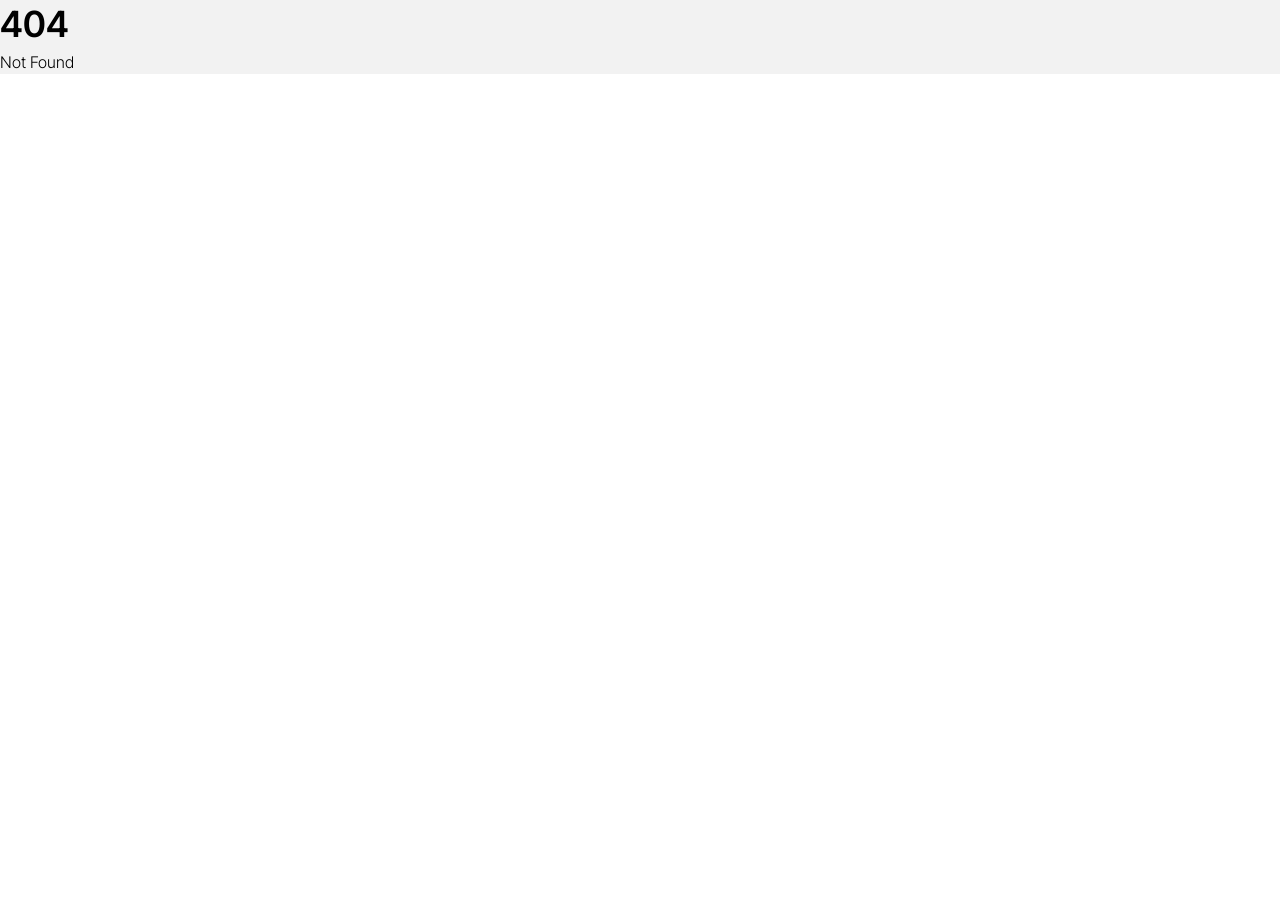
==== commit 886aab77: "CV & Bio update" ====
--- a/index.html
+++ b/index.html
@@ -6,30 +6,33 @@
     <link rel="preconnect" href="https://fonts.googleapis.com" />
     <link rel="preconnect" href="https://fonts.gstatic.com" crossorigin />
     <meta name="viewport" content="width=device-width" />
-    
-		<link rel="modulepreload" href="/app/immutable/entry/start.BpzpSjJP.js">
-		<link rel="modulepreload" href="/app/immutable/chunks/Cd4SIe_S.js">
-		<link rel="modulepreload" href="/app/immutable/chunks/v0jWVoBo.js">
-		<link rel="modulepreload" href="/app/immutable/chunks/Bkkv5y8k.js">
-		<link rel="modulepreload" href="/app/immutable/chunks/S11t-FIf.js">
-		<link rel="modulepreload" href="/app/immutable/chunks/BtL_xO9t.js">
-		<link rel="modulepreload" href="/app/immutable/entry/app.Cy_PRHVq.js">
-		<link rel="modulepreload" href="/app/immutable/chunks/DsnmJJEf.js">
-		<link rel="modulepreload" href="/app/immutable/chunks/nmL9PuIu.js">
+    <link href="/app/immutable/entry/start.Brq9ORwe.js" rel="modulepreload">
+		<link href="/app/immutable/chunks/DyD5KW0W.js" rel="modulepreload">
+		<link href="/app/immutable/chunks/Dv4LmL0T.js" rel="modulepreload">
+		<link href="/app/immutable/chunks/AC1bbp6o.js" rel="modulepreload">
+		<link href="/app/immutable/entry/app.B6z6Krdk.js" rel="modulepreload">
+		<link href="/app/immutable/chunks/DqFzckBB.js" rel="modulepreload">
+		<link href="/app/immutable/chunks/BmrPfEf2.js" rel="modulepreload">
+		<link href="/app/immutable/chunks/B1bbdbvU.js" rel="modulepreload">
+		<link href="/app/immutable/chunks/C8VShDD8.js" rel="modulepreload">
+		<link href="/app/immutable/nodes/0.BlcB8aBj.js" rel="modulepreload">
+		<link href="/app/immutable/chunks/CNm0nzix.js" rel="modulepreload">
+		
+		<link href="/app/immutable/assets/app.Cv3wyPHu.css" rel="stylesheet">
   </head>
   <body data-sveltekit-preload-data="hover">
     <div style="display: contents">
 			<script>
 				{
-					__sveltekit_1sea3ix = {
+					__sveltekit_jiluah = {
 						base: ""
 					};
 
 					const element = document.currentScript.parentElement;
 
 					Promise.all([
-						import("/app/immutable/entry/start.BpzpSjJP.js"),
-						import("/app/immutable/entry/app.Cy_PRHVq.js")
+						import("/app/immutable/entry/start.Brq9ORwe.js"),
+						import("/app/immutable/entry/app.B6z6Krdk.js")
 					]).then(([kit, app]) => {
 						kit.start(app, element);
 					});
--- a/app/immutable/assets/app.Cv3wyPHu.css
+++ b/app/immutable/assets/app.Cv3wyPHu.css
@@ -0,0 +1 @@
+@import"https://fonts.googleapis.com/css2?family=Inter:ital,opsz,wght@0,14..32,100..900;1,14..32,100..900&display=swap";@import"https://fonts.googleapis.com/css2?family=Inter+Tight:ital,wght@0,100..900;1,100..900&display=swap";@import"https://fonts.googleapis.com/css2?family=Archivo:ital,wght@0,100..900;1,100..900&display=swap";@import"https://fonts.googleapis.com/css2?family=Plus+Jakarta+Sans:ital,wght@0,200..800;1,200..800&display=swap";@layer properties{@supports ((-webkit-hyphens:none) and (not (margin-trim:inline))) or ((-moz-orient:inline) and (not (color:rgb(from red r g b)))){*,:before,:after,::backdrop{--tw-space-y-reverse:0;--tw-border-style:solid;--tw-leading:initial;--tw-font-weight:initial;--tw-outline-style:solid;--tw-blur:initial;--tw-brightness:initial;--tw-contrast:initial;--tw-grayscale:initial;--tw-hue-rotate:initial;--tw-invert:initial;--tw-opacity:initial;--tw-saturate:initial;--tw-sepia:initial;--tw-drop-shadow:initial;--tw-drop-shadow-color:initial;--tw-drop-shadow-alpha:100%;--tw-drop-shadow-size:initial;--tw-backdrop-blur:initial;--tw-backdrop-brightness:initial;--tw-backdrop-contrast:initial;--tw-backdrop-grayscale:initial;--tw-backdrop-hue-rotate:initial;--tw-backdrop-invert:initial;--tw-backdrop-opacity:initial;--tw-backdrop-saturate:initial;--tw-backdrop-sepia:initial;--tw-ease:initial;--tw-translate-x:0;--tw-translate-y:0;--tw-translate-z:0;--tw-shadow:0 0 #0000;--tw-shadow-color:initial;--tw-shadow-alpha:100%;--tw-inset-shadow:0 0 #0000;--tw-inset-shadow-color:initial;--tw-inset-shadow-alpha:100%;--tw-ring-color:initial;--tw-ring-shadow:0 0 #0000;--tw-inset-ring-color:initial;--tw-inset-ring-shadow:0 0 #0000;--tw-ring-inset:initial;--tw-ring-offset-width:0;--tw-ring-offset-color:#fff;--tw-ring-offset-shadow:0 0 #0000}}}@layer theme{:root,:host{--font-sans:ui-sans-serif,system-ui,sans-serif,"Apple Color Emoji","Segoe UI Emoji","Segoe UI Symbol","Noto Color Emoji";--font-mono:ui-monospace,SFMono-Regular,Menlo,Monaco,Consolas,"Liberation Mono","Courier New",monospace;--color-gray-700:oklch(37.3% .034 259.733);--color-zinc-300:oklch(87.1% .006 286.286);--color-zinc-900:oklch(21% .006 285.885);--color-neutral-900:oklch(20.5% 0 0);--color-black:#000;--color-white:#fff;--spacing:.25rem;--container-3xl:48rem;--container-5xl:64rem;--text-sm:.875rem;--text-sm--line-height:calc(1.25/.875);--text-base:1rem;--text-base--line-height: 1.5 ;--text-lg:1.125rem;--text-lg--line-height:calc(1.75/1.125);--text-xl:1.25rem;--text-xl--line-height:calc(1.75/1.25);--text-2xl:1.5rem;--text-2xl--line-height:calc(2/1.5);--text-3xl:1.875rem;--text-3xl--line-height: 1.2 ;--text-4xl:2.25rem;--text-4xl--line-height:calc(2.5/2.25);--text-5xl:3rem;--text-5xl--line-height:1;--font-weight-light:300;--font-weight-normal:400;--font-weight-medium:500;--font-weight-semibold:600;--font-weight-bold:700;--leading-snug:1.375;--leading-relaxed:1.625;--ease-in-out:cubic-bezier(.4,0,.2,1);--animate-spin:spin 1s linear infinite;--blur-lg:16px;--aspect-video:16/9;--default-transition-duration:.15s;--default-transition-timing-function:cubic-bezier(.4,0,.2,1);--default-font-family:var(--font-sans);--default-mono-font-family:var(--font-mono);--font-inter-tight:"Inter Tight","Helvetica","Arial","sans-serif"}}@layer base{*,:after,:before,::backdrop{box-sizing:border-box;border:0 solid;margin:0;padding:0}::file-selector-button{box-sizing:border-box;border:0 solid;margin:0;padding:0}html,:host{-webkit-text-size-adjust:100%;-moz-tab-size:4;-o-tab-size:4;tab-size:4;line-height:1.5;font-family:var(--default-font-family,ui-sans-serif,system-ui,sans-serif,"Apple Color Emoji","Segoe UI Emoji","Segoe UI Symbol","Noto Color Emoji");font-feature-settings:var(--default-font-feature-settings,normal);font-variation-settings:var(--default-font-variation-settings,normal);-webkit-tap-highlight-color:transparent}hr{height:0;color:inherit;border-top-width:1px}abbr:where([title]){-webkit-text-decoration:underline dotted;text-decoration:underline dotted}h1,h2,h3,h4,h5,h6{font-size:inherit;font-weight:inherit}a{color:inherit;-webkit-text-decoration:inherit;text-decoration:inherit}b,strong{font-weight:bolder}code,kbd,samp,pre{font-family:var(--default-mono-font-family,ui-monospace,SFMono-Regular,Menlo,Monaco,Consolas,"Liberation Mono","Courier New",monospace);font-feature-settings:var(--default-mono-font-feature-settings,normal);font-variation-settings:var(--default-mono-font-variation-settings,normal);font-size:1em}small{font-size:80%}sub,sup{vertical-align:baseline;font-size:75%;line-height:0;position:relative}sub{bottom:-.25em}sup{top:-.5em}table{text-indent:0;border-color:inherit;border-collapse:collapse}:-moz-focusring{outline:auto}progress{vertical-align:baseline}summary{display:list-item}ol,ul,menu{list-style:none}img,svg,video,canvas,audio,iframe,embed,object{vertical-align:middle;display:block}img,video{max-width:100%;height:auto}button,input,select,optgroup,textarea{font:inherit;font-feature-settings:inherit;font-variation-settings:inherit;letter-spacing:inherit;color:inherit;opacity:1;background-color:#0000;border-radius:0}::file-selector-button{font:inherit;font-feature-settings:inherit;font-variation-settings:inherit;letter-spacing:inherit;color:inherit;opacity:1;background-color:#0000;border-radius:0}:where(select:is([multiple],[size])) optgroup{font-weight:bolder}:where(select:is([multiple],[size])) optgroup option{padding-inline-start:20px}::file-selector-button{margin-inline-end:4px}::-moz-placeholder{opacity:1}::placeholder{opacity:1}@supports (not (-webkit-appearance:-apple-pay-button)) or (contain-intrinsic-size:1px){::-moz-placeholder{color:currentColor}::placeholder{color:currentColor}@supports (color:color-mix(in lab,red,red)){::-moz-placeholder{color:currentColor}::placeholder{color:currentColor}@supports (color:color-mix(in lab,red,red)){::-moz-placeholder{color:color-mix(in oklab,currentcolor 50%,transparent)}::placeholder{color:color-mix(in oklab,currentcolor 50%,transparent)}}}}textarea{resize:vertical}::-webkit-search-decoration{-webkit-appearance:none}::-webkit-date-and-time-value{min-height:1lh;text-align:inherit}::-webkit-datetime-edit{display:inline-flex}::-webkit-datetime-edit-fields-wrapper{padding:0}::-webkit-datetime-edit{padding-block:0}::-webkit-datetime-edit-year-field{padding-block:0}::-webkit-datetime-edit-month-field{padding-block:0}::-webkit-datetime-edit-day-field{padding-block:0}::-webkit-datetime-edit-hour-field{padding-block:0}::-webkit-datetime-edit-minute-field{padding-block:0}::-webkit-datetime-edit-second-field{padding-block:0}::-webkit-datetime-edit-millisecond-field{padding-block:0}::-webkit-datetime-edit-meridiem-field{padding-block:0}:-moz-ui-invalid{box-shadow:none}button,input:where([type=button],[type=reset],[type=submit]){-webkit-appearance:button;-moz-appearance:button;appearance:button}::file-selector-button{-webkit-appearance:button;-moz-appearance:button;appearance:button}::-webkit-inner-spin-button{height:auto}::-webkit-outer-spin-button{height:auto}[hidden]:where(:not([hidden=until-found])){display:none!important}html,body{margin:calc(var(--spacing)*0);background-color:var(--color-base-200);padding:calc(var(--spacing)*0);font-family:var(--font-inter-tight);--tw-leading:var(--leading-snug);line-height:var(--leading-snug);color:var(--color-base-content)}.navbar-end,#site_title,h1,h2,h3,h4,h5,h6{margin:calc(var(--spacing)*0);padding:calc(var(--spacing)*0);font-family:var(--font-inter-tight);--tw-leading:var(--leading-snug);line-height:var(--leading-snug);--tw-font-weight:var(--font-weight-semibold);font-weight:var(--font-weight-semibold)}h1{font-size:var(--text-5xl);line-height:var(--tw-leading,var(--text-5xl--line-height))}@media(min-width:48rem){h1{font-size:var(--text-4xl);line-height:var(--tw-leading,var(--text-4xl--line-height))}}h2{border-bottom-style:var(--tw-border-style);border-bottom-width:1px;border-color:var(--color-base-content);padding-top:calc(var(--spacing)*10);font-size:var(--text-5xl);line-height:var(--tw-leading,var(--text-5xl--line-height));--tw-leading:var(--leading-relaxed);line-height:var(--leading-relaxed)}@media(min-width:48rem){h2{padding-top:calc(var(--spacing)*6);font-size:var(--text-4xl);line-height:var(--tw-leading,var(--text-4xl--line-height))}}h3{padding-top:calc(var(--spacing)*8);font-size:var(--text-3xl);line-height:var(--tw-leading,var(--text-3xl--line-height))}@media(min-width:48rem){h3{padding-top:calc(var(--spacing)*6);font-size:var(--text-2xl);line-height:var(--tw-leading,var(--text-2xl--line-height))}}h4{font-size:var(--text-2xl);line-height:var(--tw-leading,var(--text-2xl--line-height))}@media(min-width:48rem){h4{font-size:var(--text-xl);line-height:var(--tw-leading,var(--text-xl--line-height))}}p,li,blockquote{font-size:var(--text-lg);line-height:var(--tw-leading,var(--text-lg--line-height));--tw-font-weight:var(--font-weight-light);font-weight:var(--font-weight-light)}@media(min-width:48rem){p,li,blockquote{font-size:var(--text-base);line-height:var(--tw-leading,var(--text-base--line-height))}}strong{--tw-font-weight:var(--font-weight-medium);font-weight:var(--font-weight-medium)}li>strong{--tw-font-weight:var(--font-weight-semibold);font-weight:var(--font-weight-semibold)}a{color:var(--color-primary)}section{margin-top:calc(var(--spacing)*-20);padding-block:calc(var(--spacing)*5);padding-top:calc(var(--spacing)*20);background-color:#0000}#about_me{padding-top:calc(var(--spacing)*10)}@media(min-width:48rem){#about_me{padding-top:calc(var(--spacing)*2)}}blockquote{margin-inline:calc(var(--spacing)*8);margin-block:calc(var(--spacing)*1.5);border-style:var(--tw-border-style);border-width:1px;border-left-style:var(--tw-border-style);border-color:#0000;border-left-width:4px;border-left-color:var(--color-zinc-300);padding-left:calc(var(--spacing)*2);font-style:italic}@media(min-width:48rem){blockquote{margin-inline:calc(var(--spacing)*24)}}blockquote>footer{text-align:end;font-style:normal}:where(:root),:root:has(input.theme-controller[value=light]:checked),[data-theme=light]{color-scheme:light;--color-base-100:oklch(100% 0 0);--color-base-200:oklch(98% 0 0);--color-base-300:oklch(95% 0 0);--color-base-content:oklch(21% .006 285.885);--color-primary:oklch(45% .24 277.023);--color-primary-content:oklch(93% .034 272.788);--color-secondary:oklch(65% .241 354.308);--color-secondary-content:oklch(94% .028 342.258);--color-accent:oklch(77% .152 181.912);--color-accent-content:oklch(38% .063 188.416);--color-neutral:oklch(14% .005 285.823);--color-neutral-content:oklch(92% .004 286.32);--color-info:oklch(74% .16 232.661);--color-info-content:oklch(29% .066 243.157);--color-success:oklch(76% .177 163.223);--color-success-content:oklch(37% .077 168.94);--color-warning:oklch(82% .189 84.429);--color-warning-content:oklch(41% .112 45.904);--color-error:oklch(71% .194 13.428);--color-error-content:oklch(27% .105 12.094);--radius-selector:.5rem;--radius-field:.25rem;--radius-box:.5rem;--size-selector:.25rem;--size-field:.25rem;--border:1px;--depth:1;--noise:0}@media(prefers-color-scheme:dark){:root:not([data-theme]){color-scheme:dark;--color-base-100:oklch(25.33% .016 252.42);--color-base-200:oklch(23.26% .014 253.1);--color-base-300:oklch(21.15% .012 254.09);--color-base-content:oklch(97.807% .029 256.847);--color-primary:oklch(58% .233 277.117);--color-primary-content:oklch(96% .018 272.314);--color-secondary:oklch(65% .241 354.308);--color-secondary-content:oklch(94% .028 342.258);--color-accent:oklch(77% .152 181.912);--color-accent-content:oklch(38% .063 188.416);--color-neutral:oklch(14% .005 285.823);--color-neutral-content:oklch(92% .004 286.32);--color-info:oklch(74% .16 232.661);--color-info-content:oklch(29% .066 243.157);--color-success:oklch(76% .177 163.223);--color-success-content:oklch(37% .077 168.94);--color-warning:oklch(82% .189 84.429);--color-warning-content:oklch(41% .112 45.904);--color-error:oklch(71% .194 13.428);--color-error-content:oklch(27% .105 12.094);--radius-selector:.5rem;--radius-field:.25rem;--radius-box:.5rem;--size-selector:.25rem;--size-field:.25rem;--border:1px;--depth:1;--noise:0}}:root:has(input.theme-controller[value=light]:checked),[data-theme=light]{color-scheme:light;--color-base-100:oklch(100% 0 0);--color-base-200:oklch(98% 0 0);--color-base-300:oklch(95% 0 0);--color-base-content:oklch(21% .006 285.885);--color-primary:oklch(45% .24 277.023);--color-primary-content:oklch(93% .034 272.788);--color-secondary:oklch(65% .241 354.308);--color-secondary-content:oklch(94% .028 342.258);--color-accent:oklch(77% .152 181.912);--color-accent-content:oklch(38% .063 188.416);--color-neutral:oklch(14% .005 285.823);--color-neutral-content:oklch(92% .004 286.32);--color-info:oklch(74% .16 232.661);--color-info-content:oklch(29% .066 243.157);--color-success:oklch(76% .177 163.223);--color-success-content:oklch(37% .077 168.94);--color-warning:oklch(82% .189 84.429);--color-warning-content:oklch(41% .112 45.904);--color-error:oklch(71% .194 13.428);--color-error-content:oklch(27% .105 12.094);--radius-selector:.5rem;--radius-field:.25rem;--radius-box:.5rem;--size-selector:.25rem;--size-field:.25rem;--border:1px;--depth:1;--noise:0}:root:has(input.theme-controller[value=dark]:checked),[data-theme=dark]{color-scheme:dark;--color-base-100:oklch(25.33% .016 252.42);--color-base-200:oklch(23.26% .014 253.1);--color-base-300:oklch(21.15% .012 254.09);--color-base-content:oklch(97.807% .029 256.847);--color-primary:oklch(58% .233 277.117);--color-primary-content:oklch(96% .018 272.314);--color-secondary:oklch(65% .241 354.308);--color-secondary-content:oklch(94% .028 342.258);--color-accent:oklch(77% .152 181.912);--color-accent-content:oklch(38% .063 188.416);--color-neutral:oklch(14% .005 285.823);--color-neutral-content:oklch(92% .004 286.32);--color-info:oklch(74% .16 232.661);--color-info-content:oklch(29% .066 243.157);--color-success:oklch(76% .177 163.223);--color-success-content:oklch(37% .077 168.94);--color-warning:oklch(82% .189 84.429);--color-warning-content:oklch(41% .112 45.904);--color-error:oklch(71% .194 13.428);--color-error-content:oklch(27% .105 12.094);--radius-selector:.5rem;--radius-field:.25rem;--radius-box:.5rem;--size-selector:.25rem;--size-field:.25rem;--border:1px;--depth:1;--noise:0}:where(:root:has(.modal-open,.modal[open],.modal:target,.modal-toggle:checked,.drawer:not(.drawer-open)>.drawer-toggle:checked)){scrollbar-gutter:stable;background-image:linear-gradient(var(--color-base-100),var(--color-base-100));--root-bg:var(--color-base-100)}@supports (color:color-mix(in lab,red,red)){:where(:root:has(.modal-open,.modal[open],.modal:target,.modal-toggle:checked,.drawer:not(.drawer-open)>.drawer-toggle:checked)){--root-bg:var(--color-base-100)}@supports (color:color-mix(in lab,red,red)){:where(:root:has(.modal-open,.modal[open],.modal:target,.modal-toggle:checked,.drawer:not(.drawer-open)>.drawer-toggle:checked)){--root-bg:color-mix(in srgb,var(--color-base-100),oklch(0% 0 0) 40%)}}}:where(.modal[open],.modal-open,.modal-toggle:checked+.modal):not(.modal-start,.modal-end){scrollbar-gutter:stable}@property --radialprogress{syntax: "<percentage>"; inherits: true; initial-value: 0%;}:root{--fx-noise:url("data:image/svg+xml,%3Csvg xmlns='http://www.w3.org/2000/svg'%3E%3Cfilter id='a'%3E%3CfeTurbulence type='fractalNoise' baseFrequency='1.34' numOctaves='4' stitchTiles='stitch'%3E%3C/feTurbulence%3E%3C/filter%3E%3Crect width='100%25' height='100%25' filter='url(%23a)' opacity='0.2'%3E%3C/rect%3E%3C/svg%3E")}:root,[data-theme]{background-color:var(--root-bg,var(--color-base-100));color:var(--color-base-content)}:root{scrollbar-color:currentColor #0000}@supports (color:color-mix(in lab,red,red)){:root{scrollbar-color:currentColor#0000}@supports (color:color-mix(in lab,red,red)){:root{scrollbar-color:color-mix(in oklch,currentColor 35%,#0000)#0000}}}:root:has(.modal-open,.modal[open],.modal:target,.modal-toggle:checked,.drawer:not([class*=drawer-open])>.drawer-toggle:checked){overflow:hidden}@media(prefers-color-scheme:dark){:root:not([data-theme]){color-scheme:light;--color-base-100:oklch(100% 0 0);--color-base-200:oklch(96% 0 0);--color-base-300:oklch(89% 0 0);--color-base-content:oklch(0% 0 0);--color-primary:oklch(58% .158 241.966);--color-primary-content:oklch(100% 0 0);--color-secondary:oklch(44% .043 257.281);--color-secondary-content:oklch(100% 0 0);--color-accent:oklch(60% .118 184.704);--color-accent-content:oklch(100% 0 0);--color-neutral:oklch(0% 0 0);--color-neutral-content:oklch(100% 0 0);--color-info:oklch(60% .126 221.723);--color-info-content:oklch(100% 0 0);--color-success:oklch(62% .194 149.214);--color-success-content:oklch(100% 0 0);--color-warning:oklch(85% .199 91.936);--color-warning-content:oklch(0% 0 0);--color-error:oklch(70% .191 22.216);--color-error-content:oklch(0% 0 0);--radius-selector:0rem;--radius-field:0rem;--radius-box:0rem;--size-selector:.25rem;--size-field:.25rem;--border:1px;--depth:0;--noise:1}}:where(:root),:root:has(input.theme-controller[value=emerald]:checked),[data-theme=emerald]{color-scheme:light;--color-base-100:oklch(100% 0 0);--color-base-200:oklch(96% 0 0);--color-base-300:oklch(89% 0 0);--color-base-content:oklch(0% 0 0);--color-primary:oklch(58% .158 241.966);--color-primary-content:oklch(100% 0 0);--color-secondary:oklch(44% .043 257.281);--color-secondary-content:oklch(100% 0 0);--color-accent:oklch(60% .118 184.704);--color-accent-content:oklch(100% 0 0);--color-neutral:oklch(0% 0 0);--color-neutral-content:oklch(100% 0 0);--color-info:oklch(60% .126 221.723);--color-info-content:oklch(100% 0 0);--color-success:oklch(62% .194 149.214);--color-success-content:oklch(100% 0 0);--color-warning:oklch(85% .199 91.936);--color-warning-content:oklch(0% 0 0);--color-error:oklch(70% .191 22.216);--color-error-content:oklch(0% 0 0);--radius-selector:0rem;--radius-field:0rem;--radius-box:0rem;--size-selector:.25rem;--size-field:.25rem;--border:1px;--depth:0;--noise:1}}@layer components{header{top:calc(var(--spacing)*0);z-index:50;width:100%;position:sticky}main{max-width:var(--container-3xl);padding-inline:calc(var(--spacing)*4);padding-top:calc(var(--spacing)*4);margin-inline:auto}@media(min-width:48rem){main{max-width:var(--container-5xl);padding-inline:calc(var(--spacing)*10);padding-top:calc(var(--spacing)*20)}}footer{opacity:1}.icon{margin-right:calc(var(--spacing)*3)}.icon-right{margin-left:calc(var(--spacing)*3)}.center{width:50%;margin-inline:auto;display:block}.pub_links_container>a:hover,.pub_links_container>a:focus,.talk_note>a:hover,.talk_note>a:focus{text-decoration-line:underline}.info_link{margin-block:calc(var(--spacing)*4);width:100%;font-size:var(--text-xl);line-height:var(--tw-leading,var(--text-xl--line-height));flex-direction:row;align-items:center;display:flex}@media(min-width:48rem){.info_link{font-size:var(--text-base);line-height:var(--tw-leading,var(--text-base--line-height))}}.info_link a:hover,.info_link a:focus{text-decoration-line:underline}.project-header{font-size:var(--text-4xl);line-height:var(--tw-leading,var(--text-4xl--line-height));--tw-font-weight:var(--font-weight-bold);font-weight:var(--font-weight-bold);color:var(--color-zinc-900)}.project-subtitle{margin-top:calc(var(--spacing)*4);font-size:var(--text-lg);line-height:var(--tw-leading,var(--text-lg--line-height));font-style:italic}.project-details{opacity:1}.project-header-img{margin-inline:auto;margin-top:calc(var(--spacing)*12);margin-bottom:calc(var(--spacing)*6)}.project-section-header{margin-bottom:calc(var(--spacing)*4)}.project-subsection{margin-bottom:calc(var(--spacing)*12)}.project-subsection-header{margin-bottom:calc(var(--spacing)*2);--tw-font-weight:var(--font-weight-medium);font-weight:var(--font-weight-medium)}.project-subsubsection{margin-bottom:calc(var(--spacing)*6)}.project-subsubsection-header{margin-bottom:calc(var(--spacing)*2);--tw-font-weight:var(--font-weight-normal);font-weight:var(--font-weight-normal);color:var(--color-neutral-900)}.snapshot-box{border-radius:var(--radius-box);outline-offset:2px;outline:0 solid #0000;flex-direction:column;transition:outline .2s ease-in-out;display:flex;position:relative}.snapshot-box:focus{--tw-outline-style:none;outline-style:none}@media(forced-colors:active){.snapshot-box:focus{outline-offset:2px;outline:2px solid #0000}}.snapshot-box:focus-visible{outline-color:currentColor}.snapshot-box :where(figure:first-child){border-start-start-radius:inherit;border-start-end-radius:inherit;border-end-end-radius:unset;border-end-start-radius:unset;overflow:hidden}.snapshot-box :where(figure:last-child){border-start-start-radius:unset;border-start-end-radius:unset;border-end-end-radius:inherit;border-end-start-radius:inherit;overflow:hidden}.snapshot-box:where(.card-border){border:var(--border)solid var(--color-base-200)}.snapshot-box:where(.card-dash){border:var(--border)dashed var(--color-base-200)}.snapshot-box.image-full{display:grid}.snapshot-box.image-full>*{grid-row-start:1;grid-column-start:1}.snapshot-box.image-full>.card-body{color:var(--color-neutral-content);position:relative}.snapshot-box.image-full :where(figure){border-radius:inherit;overflow:hidden}.snapshot-box.image-full>figure img{-o-object-fit:cover;object-fit:cover;filter:brightness(28%);height:100%}.snapshot-box figure{justify-content:center;align-items:center;display:flex}.snapshot-box:has(>input:is(input[type=checkbox],input[type=radio])){cursor:pointer;-webkit-user-select:none;-moz-user-select:none;user-select:none}.snapshot-box:has(>:checked){outline:2px solid}.snapshot-box{border-style:var(--tw-border-style);border-width:1px;border-color:var(--color-black);background-color:var(--color-base-100);padding:calc(var(--spacing)*6)}.snapshot-box>h3{margin-bottom:calc(var(--spacing)*2);font-size:var(--text-xl);line-height:var(--tw-leading,var(--text-xl--line-height));--tw-font-weight:var(--font-weight-semibold);font-weight:var(--font-weight-semibold);color:var(--color-base-content)}.details-box{border-style:var(--tw-border-style);border-width:1px;border-color:var(--color-black);background-color:var(--color-base-300);height:-moz-fit-content;height:fit-content;padding:calc(var(--spacing)*6)}@media(min-width:48rem){.details-box{grid-column:span 1/span 1}}.details-box>h3{margin-bottom:calc(var(--spacing)*4);font-size:var(--text-2xl);line-height:var(--tw-leading,var(--text-2xl--line-height));--tw-font-weight:var(--font-weight-semibold);font-weight:var(--font-weight-semibold)}@media(min-width:48rem){.details-box>h3{font-size:var(--text-xl);line-height:var(--tw-leading,var(--text-xl--line-height))}}.details-box>ul>li>h4{font-size:var(--text-xl);line-height:var(--tw-leading,var(--text-xl--line-height));--tw-font-weight:var(--font-weight-medium);font-weight:var(--font-weight-medium)}@media(min-width:48rem){.details-box>ul>li>h4{font-size:var(--text-lg);line-height:var(--tw-leading,var(--text-lg--line-height))}}@media(hover:hover){.details-box-links>a:hover{text-decoration-line:underline}}.details-box-links>a:focus,.details-box-links>a:active{text-decoration-line:underline}}@layer utilities{.tab{cursor:pointer;-webkit-appearance:none;-moz-appearance:none;appearance:none;text-align:center;webkit-user-select:none;-webkit-user-select:none;-moz-user-select:none;user-select:none;flex-wrap:wrap;justify-content:center;align-items:center;display:inline-flex;position:relative}@media(hover:hover){.tab:hover{color:var(--color-base-content)}}.tab{--tab-p:1rem;--tab-bg:var(--color-base-100);--tab-border-color:var(--color-base-300);--tab-radius-ss:0;--tab-radius-se:0;--tab-radius-es:0;--tab-radius-ee:0;--tab-order:0;--tab-radius-min:calc(.75rem - var(--border));order:var(--tab-order);height:var(--tab-height);border-color:#0000;padding-inline-start:var(--tab-p);padding-inline-end:var(--tab-p);font-size:.875rem}.tab:is(input[type=radio]){min-width:-moz-fit-content;min-width:fit-content}.tab:is(input[type=radio]):after{content:attr(aria-label)}.tab:is(label){position:relative}.tab:is(label) input{cursor:pointer;-webkit-appearance:none;-moz-appearance:none;appearance:none;opacity:0;position:absolute;inset:0}:is(.tab:checked,.tab:is(label:has(:checked)),.tab:is(.tab-active,[aria-selected=true]))+.tab-content{height:calc(100% - var(--tab-height) + var(--border));display:block}.tab:not(:checked,label:has(:checked),:hover,.tab-active,[aria-selected=true]){color:var(--color-base-content)}@supports (color:color-mix(in lab,red,red)){.tab:not(:checked,label:has(:checked),:hover,.tab-active,[aria-selected=true]){color:var(--color-base-content)}@supports (color:color-mix(in lab,red,red)){.tab:not(:checked,label:has(:checked),:hover,.tab-active,[aria-selected=true]){color:color-mix(in oklab,var(--color-base-content)50%,transparent)}}}.tab:not(input):empty{cursor:default;flex-grow:1}.tab:focus{--tw-outline-style:none;outline-style:none}@media(forced-colors:active){.tab:focus{outline-offset:2px;outline:2px solid #0000}}.tab:focus-visible,.tab:is(label:has(:checked:focus-visible)){outline-offset:-5px;outline:2px solid}.tab[disabled]{pointer-events:none;opacity:.4}.menu{--menu-active-fg:var(--color-neutral-content);--menu-active-bg:var(--color-neutral);flex-flow:column wrap;width:-moz-fit-content;width:fit-content;padding:.5rem;font-size:.875rem;display:flex}.menu :where(li ul){white-space:nowrap;margin-inline-start:1rem;padding-inline-start:.5rem;position:relative}.menu :where(li ul):before{background-color:var(--color-base-content);opacity:.1;width:var(--border);content:"";inset-inline-start:0;position:absolute;top:.75rem;bottom:.75rem}.menu :where(li>.menu-dropdown:not(.menu-dropdown-show)){display:none}.menu :where(li:not(.menu-title)>:not(ul,details,.menu-title,.btn)),.menu :where(li:not(.menu-title)>details>summary:not(.menu-title)){border-radius:var(--radius-field);text-align:start;text-wrap:balance;-webkit-user-select:none;-moz-user-select:none;user-select:none;grid-auto-columns:minmax(auto,max-content) auto max-content;grid-auto-flow:column;align-content:flex-start;align-items:center;gap:.5rem;padding-block:.375rem;padding-inline:.75rem;transition-property:color,background-color,box-shadow;transition-duration:.2s;transition-timing-function:cubic-bezier(0,0,.2,1);display:grid}.menu :where(li>details>summary){--tw-outline-style:none;outline-style:none}@media(forced-colors:active){.menu :where(li>details>summary){outline-offset:2px;outline:2px solid #0000}}.menu :where(li>details>summary)::-webkit-details-marker{display:none}:is(.menu :where(li>details>summary),.menu :where(li>.menu-dropdown-toggle)):after{content:"";transform-origin:50%;pointer-events:none;justify-self:flex-end;width:.375rem;height:.375rem;transition-property:rotate,translate;transition-duration:.2s;display:block;translate:0 -1px;rotate:-135deg;box-shadow:inset 2px 2px}.menu :where(li>details[open]>summary):after,.menu :where(li>.menu-dropdown-toggle.menu-dropdown-show):after{translate:0 1px;rotate:45deg}.menu :where(li:not(.menu-title,.disabled)>:not(ul,details,.menu-title),li:not(.menu-title,.disabled)>details>summary:not(.menu-title)):not(.menu-active,:active,.btn).menu-focus,.menu :where(li:not(.menu-title,.disabled)>:not(ul,details,.menu-title),li:not(.menu-title,.disabled)>details>summary:not(.menu-title)):not(.menu-active,:active,.btn):focus-visible{cursor:pointer;background-color:var(--color-base-content)}@supports (color:color-mix(in lab,red,red)){.menu :where(li:not(.menu-title,.disabled)>:not(ul,details,.menu-title),li:not(.menu-title,.disabled)>details>summary:not(.menu-title)):not(.menu-active,:active,.btn).menu-focus,.menu :where(li:not(.menu-title,.disabled)>:not(ul,details,.menu-title),li:not(.menu-title,.disabled)>details>summary:not(.menu-title)):not(.menu-active,:active,.btn):focus-visible{background-color:var(--color-base-content)}@supports (color:color-mix(in lab,red,red)){.menu :where(li:not(.menu-title,.disabled)>:not(ul,details,.menu-title),li:not(.menu-title,.disabled)>details>summary:not(.menu-title)):not(.menu-active,:active,.btn).menu-focus,.menu :where(li:not(.menu-title,.disabled)>:not(ul,details,.menu-title),li:not(.menu-title,.disabled)>details>summary:not(.menu-title)):not(.menu-active,:active,.btn):focus-visible{background-color:color-mix(in oklab,var(--color-base-content)10%,transparent)}}}.menu :where(li:not(.menu-title,.disabled)>:not(ul,details,.menu-title),li:not(.menu-title,.disabled)>details>summary:not(.menu-title)):not(.menu-active,:active,.btn).menu-focus,.menu :where(li:not(.menu-title,.disabled)>:not(ul,details,.menu-title),li:not(.menu-title,.disabled)>details>summary:not(.menu-title)):not(.menu-active,:active,.btn):focus-visible{color:var(--color-base-content);--tw-outline-style:none;outline-style:none}@media(forced-colors:active){.menu :where(li:not(.menu-title,.disabled)>:not(ul,details,.menu-title),li:not(.menu-title,.disabled)>details>summary:not(.menu-title)):not(.menu-active,:active,.btn).menu-focus,.menu :where(li:not(.menu-title,.disabled)>:not(ul,details,.menu-title),li:not(.menu-title,.disabled)>details>summary:not(.menu-title)):not(.menu-active,:active,.btn):focus-visible{outline-offset:2px;outline:2px solid #0000}}.menu :where(li:not(.menu-title,.disabled)>:not(ul,details,.menu-title):not(.menu-active,:active,.btn):hover,li:not(.menu-title,.disabled)>details>summary:not(.menu-title):not(.menu-active,:active,.btn):hover){cursor:pointer;background-color:var(--color-base-content)}@supports (color:color-mix(in lab,red,red)){.menu :where(li:not(.menu-title,.disabled)>:not(ul,details,.menu-title):not(.menu-active,:active,.btn):hover,li:not(.menu-title,.disabled)>details>summary:not(.menu-title):not(.menu-active,:active,.btn):hover){background-color:var(--color-base-content)}@supports (color:color-mix(in lab,red,red)){.menu :where(li:not(.menu-title,.disabled)>:not(ul,details,.menu-title):not(.menu-active,:active,.btn):hover,li:not(.menu-title,.disabled)>details>summary:not(.menu-title):not(.menu-active,:active,.btn):hover){background-color:color-mix(in oklab,var(--color-base-content)10%,transparent)}}}.menu :where(li:not(.menu-title,.disabled)>:not(ul,details,.menu-title):not(.menu-active,:active,.btn):hover,li:not(.menu-title,.disabled)>details>summary:not(.menu-title):not(.menu-active,:active,.btn):hover){--tw-outline-style:none;outline-style:none}@media(forced-colors:active){.menu :where(li:not(.menu-title,.disabled)>:not(ul,details,.menu-title):not(.menu-active,:active,.btn):hover,li:not(.menu-title,.disabled)>details>summary:not(.menu-title):not(.menu-active,:active,.btn):hover){outline-offset:2px;outline:2px solid #0000}}.menu :where(li:not(.menu-title,.disabled)>:not(ul,details,.menu-title):not(.menu-active,:active,.btn):hover,li:not(.menu-title,.disabled)>details>summary:not(.menu-title):not(.menu-active,:active,.btn):hover){box-shadow:inset 0 1px #00000003,inset 0 -1px #ffffff03}.menu :where(li:empty){background-color:var(--color-base-content);opacity:.1;height:1px;margin:.5rem 1rem}.menu :where(li){flex-flow:column wrap;flex-shrink:0;align-items:stretch;display:flex;position:relative}.menu :where(li) .badge{justify-self:flex-end}.menu :where(li)>:not(ul,.menu-title,details,.btn):active,.menu :where(li)>:not(ul,.menu-title,details,.btn).menu-active,.menu :where(li)>details>summary:active{--tw-outline-style:none;outline-style:none}@media(forced-colors:active){.menu :where(li)>:not(ul,.menu-title,details,.btn):active,.menu :where(li)>:not(ul,.menu-title,details,.btn).menu-active,.menu :where(li)>details>summary:active{outline-offset:2px;outline:2px solid #0000}}.menu :where(li)>:not(ul,.menu-title,details,.btn):active,.menu :where(li)>:not(ul,.menu-title,details,.btn).menu-active,.menu :where(li)>details>summary:active{color:var(--menu-active-fg);background-color:var(--menu-active-bg);background-size:auto,calc(var(--noise)*100%);background-image:none,var(--fx-noise)}:is(.menu :where(li)>:not(ul,.menu-title,details,.btn):active,.menu :where(li)>:not(ul,.menu-title,details,.btn).menu-active,.menu :where(li)>details>summary:active):not(:is(.menu :where(li)>:not(ul,.menu-title,details,.btn):active,.menu :where(li)>:not(ul,.menu-title,details,.btn).menu-active,.menu :where(li)>details>summary:active):active){box-shadow:0 2px calc(var(--depth)*3px) -2px var(--menu-active-bg)}.menu :where(li).menu-disabled{pointer-events:none;color:var(--color-base-content)}@supports (color:color-mix(in lab,red,red)){.menu :where(li).menu-disabled{color:var(--color-base-content)}@supports (color:color-mix(in lab,red,red)){.menu :where(li).menu-disabled{color:color-mix(in oklab,var(--color-base-content)20%,transparent)}}}.menu .dropdown:focus-within .menu-dropdown-toggle:after{translate:0 1px;rotate:45deg}.menu .dropdown-content{margin-top:.5rem;padding:.5rem}.menu .dropdown-content:before{display:none}.dropdown{position-area:var(--anchor-v,bottom)var(--anchor-h,span-right);display:inline-block;position:relative}.dropdown>:not(summary):focus{--tw-outline-style:none;outline-style:none}@media(forced-colors:active){.dropdown>:not(summary):focus{outline-offset:2px;outline:2px solid #0000}}.dropdown .dropdown-content{position:absolute}.dropdown:not(details,.dropdown-open,.dropdown-hover:hover,:focus-within) .dropdown-content{transform-origin:top;opacity:0;display:none;scale:95%}.dropdown[popover],.dropdown .dropdown-content{z-index:999;transition-behavior:allow-discrete;transition-property:opacity,scale,display;transition-duration:.2s;transition-timing-function:cubic-bezier(.4,0,.2,1);animation:.2s dropdown}@starting-style{.dropdown[popover],.dropdown .dropdown-content{opacity:0;scale:95%}}:is(.dropdown.dropdown-open,.dropdown:not(.dropdown-hover):focus,.dropdown:focus-within)>[tabindex]:first-child{pointer-events:none}:is(.dropdown.dropdown-open,.dropdown:not(.dropdown-hover):focus,.dropdown:focus-within) .dropdown-content{opacity:1}.dropdown.dropdown-hover:hover .dropdown-content{opacity:1;scale:100%}.dropdown:is(details) summary::-webkit-details-marker{display:none}:is(.dropdown.dropdown-open,.dropdown:focus,.dropdown:focus-within) .dropdown-content{scale:100%}.dropdown:where([popover]){background:0 0}.dropdown[popover]{color:inherit;position:fixed}@supports not (position-area:bottom){.dropdown[popover]{margin:auto}.dropdown[popover].dropdown-open:not(:popover-open){transform-origin:top;opacity:0;display:none;scale:95%}.dropdown[popover]::backdrop{background-color:oklab(0% none none/.3)}}.dropdown[popover]:not(.dropdown-open,:popover-open){transform-origin:top;opacity:0;display:none;scale:95%}:where(.btn){width:unset}.btn{cursor:pointer;text-align:center;vertical-align:middle;outline-offset:2px;webkit-user-select:none;-webkit-user-select:none;-moz-user-select:none;user-select:none;padding-inline:var(--btn-p);color:var(--btn-fg);--tw-prose-links:var(--btn-fg);height:var(--size);font-size:var(--fontsize,.875rem);outline-color:var(--btn-color,var(--color-base-content));background-color:var(--btn-bg);background-size:auto,calc(var(--noise)*100%);background-image:none,var(--btn-noise);border-width:var(--border);border-style:solid;border-color:var(--btn-border);text-shadow:0 .5px oklch(100% 0 0/calc(var(--depth)*.15));touch-action:manipulation;box-shadow:0 .5px 0 .5px oklch(100% 0 0/calc(var(--depth)*6%)) inset,var(--btn-shadow);--size:calc(var(--size-field,.25rem)*10);--btn-bg:var(--btn-color,var(--color-base-200));--btn-fg:var(--color-base-content);--btn-p:1rem;--btn-border:var(--btn-bg);border-start-start-radius:var(--join-ss,var(--radius-field));border-start-end-radius:var(--join-se,var(--radius-field));border-end-end-radius:var(--join-ee,var(--radius-field));border-end-start-radius:var(--join-es,var(--radius-field));flex-wrap:nowrap;flex-shrink:0;justify-content:center;align-items:center;gap:.375rem;font-weight:600;transition-property:color,background-color,border-color,box-shadow;transition-duration:.2s;transition-timing-function:cubic-bezier(0,0,.2,1);display:inline-flex}@supports (color:color-mix(in lab,red,red)){.btn{--btn-border:var(--btn-bg)}@supports (color:color-mix(in lab,red,red)){.btn{--btn-border:color-mix(in oklab,var(--btn-bg),#000 calc(var(--depth)*5%))}}}.btn{--btn-shadow:0 3px 2px -2px var(--btn-bg),0 4px 3px -2px var(--btn-bg)}@supports (color:color-mix(in lab,red,red)){.btn{--btn-shadow:0 3px 2px -2px var(--btn-bg),0 4px 3px -2px var(--btn-bg)}@supports (color:color-mix(in lab,red,red)){.btn{--btn-shadow:0 3px 2px -2px color-mix(in oklab,var(--btn-bg)calc(var(--depth)*30%),#0000),0 4px 3px -2px color-mix(in oklab,var(--btn-bg)calc(var(--depth)*30%),#0000)}}}.btn{--btn-noise:var(--fx-noise)}.prose .btn{text-decoration-line:none}@media(hover:hover){.btn:hover{--btn-bg:var(--btn-color,var(--color-base-200))}@supports (color:color-mix(in lab,red,red)){.btn:hover{--btn-bg:var(--btn-color,var(--color-base-200))}@supports (color:color-mix(in lab,red,red)){.btn:hover{--btn-bg:color-mix(in oklab,var(--btn-color,var(--color-base-200)),#000 7%)}}}}.btn:focus-visible{isolation:isolate;outline-width:2px;outline-style:solid}.btn:active:not(.btn-active){--btn-bg:var(--btn-color,var(--color-base-200));translate:0 .5px}@supports (color:color-mix(in lab,red,red)){.btn:active:not(.btn-active){--btn-bg:var(--btn-color,var(--color-base-200))}@supports (color:color-mix(in lab,red,red)){.btn:active:not(.btn-active){--btn-bg:color-mix(in oklab,var(--btn-color,var(--color-base-200)),#000 5%)}}}.btn:active:not(.btn-active){--btn-border:var(--btn-color,var(--color-base-200))}@supports (color:color-mix(in lab,red,red)){.btn:active:not(.btn-active){--btn-border:var(--btn-color,var(--color-base-200))}@supports (color:color-mix(in lab,red,red)){.btn:active:not(.btn-active){--btn-border:color-mix(in oklab,var(--btn-color,var(--color-base-200)),#000 7%)}}}.btn:active:not(.btn-active){--btn-shadow:0 0 0 0 oklch(0% 0 0/0),0 0 0 0 oklch(0% 0 0/0)}.btn:is(:disabled,[disabled],.btn-disabled):not(.btn-link,.btn-ghost){background-color:var(--color-base-content)}@supports (color:color-mix(in lab,red,red)){.btn:is(:disabled,[disabled],.btn-disabled):not(.btn-link,.btn-ghost){background-color:var(--color-base-content)}@supports (color:color-mix(in lab,red,red)){.btn:is(:disabled,[disabled],.btn-disabled):not(.btn-link,.btn-ghost){background-color:color-mix(in oklab,var(--color-base-content)10%,transparent)}}}.btn:is(:disabled,[disabled],.btn-disabled):not(.btn-link,.btn-ghost){box-shadow:none}.btn:is(:disabled,[disabled],.btn-disabled){pointer-events:none;--btn-border:#0000;--btn-noise:none;--btn-fg:var(--color-base-content)}@supports (color:color-mix(in lab,red,red)){.btn:is(:disabled,[disabled],.btn-disabled){--btn-fg:var(--color-base-content)}@supports (color:color-mix(in lab,red,red)){.btn:is(:disabled,[disabled],.btn-disabled){--btn-fg:color-mix(in oklch,var(--color-base-content)20%,#0000)}}}@media(hover:hover){.btn:is(:disabled,[disabled],.btn-disabled):hover{pointer-events:none;background-color:var(--color-neutral)}@supports (color:color-mix(in lab,red,red)){.btn:is(:disabled,[disabled],.btn-disabled):hover{background-color:var(--color-neutral)}@supports (color:color-mix(in lab,red,red)){.btn:is(:disabled,[disabled],.btn-disabled):hover{background-color:color-mix(in oklab,var(--color-neutral)20%,transparent)}}}.btn:is(:disabled,[disabled],.btn-disabled):hover{--btn-border:#0000;--btn-fg:var(--color-base-content)}@supports (color:color-mix(in lab,red,red)){.btn:is(:disabled,[disabled],.btn-disabled):hover{--btn-fg:var(--color-base-content)}@supports (color:color-mix(in lab,red,red)){.btn:is(:disabled,[disabled],.btn-disabled):hover{--btn-fg:color-mix(in oklch,var(--color-base-content)20%,#0000)}}}}.btn:is(input[type=checkbox],input[type=radio]){-webkit-appearance:none;-moz-appearance:none;appearance:none}.btn:is(input[type=checkbox],input[type=radio]):after{content:attr(aria-label)}.btn:where(input:checked:not(.filter .btn)){--btn-color:var(--color-primary);--btn-fg:var(--color-primary-content);isolation:isolate}.loading{pointer-events:none;aspect-ratio:1;vertical-align:middle;width:calc(var(--size-selector,.25rem)*6);background-color:currentColor;display:inline-block;-webkit-mask-image:url("data:image/svg+xml,%3Csvg width='24' height='24' stroke='black' viewBox='0 0 24 24' xmlns='http://www.w3.org/2000/svg'%3E%3Cg transform-origin='center'%3E%3Ccircle cx='12' cy='12' r='9.5' fill='none' stroke-width='3' stroke-linecap='round'%3E%3CanimateTransform attributeName='transform' type='rotate' from='0 12 12' to='360 12 12' dur='2s' repeatCount='indefinite'/%3E%3Canimate attributeName='stroke-dasharray' values='0,150;42,150;42,150' keyTimes='0;0.475;1' dur='1.5s' repeatCount='indefinite'/%3E%3Canimate attributeName='stroke-dashoffset' values='0;-16;-59' keyTimes='0;0.475;1' dur='1.5s' repeatCount='indefinite'/%3E%3C/circle%3E%3C/g%3E%3C/svg%3E");mask-image:url("data:image/svg+xml,%3Csvg width='24' height='24' stroke='black' viewBox='0 0 24 24' xmlns='http://www.w3.org/2000/svg'%3E%3Cg transform-origin='center'%3E%3Ccircle cx='12' cy='12' r='9.5' fill='none' stroke-width='3' stroke-linecap='round'%3E%3CanimateTransform attributeName='transform' type='rotate' from='0 12 12' to='360 12 12' dur='2s' repeatCount='indefinite'/%3E%3Canimate attributeName='stroke-dasharray' values='0,150;42,150;42,150' keyTimes='0;0.475;1' dur='1.5s' repeatCount='indefinite'/%3E%3Canimate attributeName='stroke-dashoffset' values='0;-16;-59' keyTimes='0;0.475;1' dur='1.5s' repeatCount='indefinite'/%3E%3C/circle%3E%3C/g%3E%3C/svg%3E");-webkit-mask-position:50%;mask-position:50%;-webkit-mask-size:100%;mask-size:100%;-webkit-mask-repeat:no-repeat;mask-repeat:no-repeat}.visible{visibility:visible}.list{flex-direction:column;font-size:.875rem;display:flex}.list :where(.list-row){--list-grid-cols:minmax(0,auto)1fr;border-radius:var(--radius-box);word-break:break-word;grid-auto-flow:column;grid-template-columns:var(--list-grid-cols);gap:1rem;padding:1rem;display:grid;position:relative}.list :where(.list-row):has(.list-col-grow:first-child){--list-grid-cols:1fr}.list :where(.list-row):has(.list-col-grow:nth-child(2)){--list-grid-cols:minmax(0,auto)1fr}.list :where(.list-row):has(.list-col-grow:nth-child(3)){--list-grid-cols:minmax(0,auto)minmax(0,auto)1fr}.list :where(.list-row):has(.list-col-grow:nth-child(4)){--list-grid-cols:minmax(0,auto)minmax(0,auto)minmax(0,auto)1fr}.list :where(.list-row):has(.list-col-grow:nth-child(5)){--list-grid-cols:minmax(0,auto)minmax(0,auto)minmax(0,auto)minmax(0,auto)1fr}.list :where(.list-row):has(.list-col-grow:nth-child(6)){--list-grid-cols:minmax(0,auto)minmax(0,auto)minmax(0,auto)minmax(0,auto)minmax(0,auto)1fr}.list :where(.list-row) :not(.list-col-wrap){grid-row-start:1}:is(.list>:not(:last-child).list-row,.list>:not(:last-child) .list-row):after{content:"";border-bottom:var(--border)solid;inset-inline:var(--radius-box);border-color:var(--color-base-content);position:absolute;bottom:0}@supports (color:color-mix(in lab,red,red)){:is(.list>:not(:last-child).list-row,.list>:not(:last-child) .list-row):after{border-color:var(--color-base-content)}@supports (color:color-mix(in lab,red,red)){:is(.list>:not(:last-child).list-row,.list>:not(:last-child) .list-row):after{border-color:color-mix(in oklab,var(--color-base-content)5%,transparent)}}}.input{cursor:text;border:var(--border)solid #0000;-webkit-appearance:none;-moz-appearance:none;appearance:none;background-color:var(--color-base-100);vertical-align:middle;white-space:nowrap;width:clamp(3rem,20rem,100%);height:var(--size);touch-action:manipulation;border-color:var(--input-color);box-shadow:0 1px var(--input-color) inset,0 -1px oklch(100% 0 0/calc(var(--depth)*.1)) inset;border-start-start-radius:var(--join-ss,var(--radius-field));border-start-end-radius:var(--join-se,var(--radius-field));border-end-end-radius:var(--join-ee,var(--radius-field));border-end-start-radius:var(--join-es,var(--radius-field));flex-shrink:1;align-items:center;gap:.5rem;padding-inline:.75rem;font-size:.875rem;display:inline-flex;position:relative}@supports (color:color-mix(in lab,red,red)){.input{box-shadow:0 1px var(--input-color) inset,0 -1px oklch(100% 0 0/calc(var(--depth)*.1)) inset}@supports (color:color-mix(in lab,red,red)){.input{box-shadow:0 1px color-mix(in oklab,var(--input-color)calc(var(--depth)*10%),#0000) inset,0 -1px oklch(100% 0 0/calc(var(--depth)*.1)) inset}}}.input{--size:calc(var(--size-field,.25rem)*10);--input-color:var(--color-base-content)}@supports (color:color-mix(in lab,red,red)){.input{--input-color:var(--color-base-content)}@supports (color:color-mix(in lab,red,red)){.input{--input-color:color-mix(in oklab,var(--color-base-content)20%,#0000)}}}.input:where(input){display:inline-flex}.input :where(input){-webkit-appearance:none;-moz-appearance:none;appearance:none;background-color:#0000;border:none;width:100%;height:100%;display:inline-flex}.input :where(input):focus,.input :where(input):focus-within{--tw-outline-style:none;outline-style:none}@media(forced-colors:active){.input :where(input):focus,.input :where(input):focus-within{outline-offset:2px;outline:2px solid #0000}}.input :where(input[type=url]),.input :where(input[type=email]){direction:ltr}.input :where(input[type=date]){display:inline-flex}.input:focus,.input:focus-within{--input-color:var(--color-base-content);box-shadow:0 1px var(--input-color)}@supports (color:color-mix(in lab,red,red)){.input:focus,.input:focus-within{box-shadow:0 1px var(--input-color)}@supports (color:color-mix(in lab,red,red)){.input:focus,.input:focus-within{box-shadow:0 1px color-mix(in oklab,var(--input-color)calc(var(--depth)*10%),#0000)}}}.input:focus,.input:focus-within{outline:2px solid var(--input-color);outline-offset:2px;isolation:isolate;z-index:1}.input:has(>input[disabled]),.input:is(:disabled,[disabled]),fieldset:disabled .input{cursor:not-allowed;border-color:var(--color-base-200);background-color:var(--color-base-200);color:var(--color-base-content)}@supports (color:color-mix(in lab,red,red)){.input:has(>input[disabled]),.input:is(:disabled,[disabled]),fieldset:disabled .input{color:var(--color-base-content)}@supports (color:color-mix(in lab,red,red)){.input:has(>input[disabled]),.input:is(:disabled,[disabled]),fieldset:disabled .input{color:color-mix(in oklab,var(--color-base-content)40%,transparent)}}}:is(.input:has(>input[disabled]),.input:is(:disabled,[disabled]),fieldset:disabled .input)::-moz-placeholder{color:var(--color-base-content)}:is(.input:has(>input[disabled]),.input:is(:disabled,[disabled]),fieldset:disabled .input)::placeholder{color:var(--color-base-content)}@supports (color:color-mix(in lab,red,red)){:is(.input:has(>input[disabled]),.input:is(:disabled,[disabled]),fieldset:disabled .input)::-moz-placeholder{color:var(--color-base-content)}:is(.input:has(>input[disabled]),.input:is(:disabled,[disabled]),fieldset:disabled .input)::placeholder{color:var(--color-base-content)}@supports (color:color-mix(in lab,red,red)){:is(.input:has(>input[disabled]),.input:is(:disabled,[disabled]),fieldset:disabled .input)::-moz-placeholder{color:color-mix(in oklab,var(--color-base-content)20%,transparent)}:is(.input:has(>input[disabled]),.input:is(:disabled,[disabled]),fieldset:disabled .input)::placeholder{color:color-mix(in oklab,var(--color-base-content)20%,transparent)}}}.input:has(>input[disabled]),.input:is(:disabled,[disabled]),fieldset:disabled .input{box-shadow:none}.input:has(>input[disabled])>input[disabled]{cursor:not-allowed}.input::-webkit-date-and-time-value{text-align:inherit}.input[type=number]::-webkit-inner-spin-button{margin-block:-.75rem;margin-inline-end:-.75rem}.input::-webkit-calendar-picker-indicator{position:absolute;inset-inline-end:.75em}.input:has(>input[type=date]) :where(input[type=date]){webkit-appearance:none;-webkit-appearance:none;-moz-appearance:none;appearance:none;display:inline-flex}.input:has(>input[type=date]) input[type=date]::-webkit-calendar-picker-indicator{cursor:pointer;width:1em;height:1em;position:absolute;inset-inline-end:.75em}.table{border-radius:var(--radius-box);text-align:left;width:100%;font-size:.875rem;position:relative}.table:where(:dir(rtl),[dir=rtl],[dir=rtl] *){text-align:right}@media(hover:hover){:is(.table tr.row-hover,.table tr.row-hover:nth-child(2n)):hover{background-color:var(--color-base-200)}}.table :where(th,td){vertical-align:middle;padding-block:.75rem;padding-inline:1rem}.table :where(thead,tfoot){white-space:nowrap;color:var(--color-base-content)}@supports (color:color-mix(in lab,red,red)){.table :where(thead,tfoot){color:var(--color-base-content)}@supports (color:color-mix(in lab,red,red)){.table :where(thead,tfoot){color:color-mix(in oklab,var(--color-base-content)60%,transparent)}}}.table :where(thead,tfoot){font-size:.875rem;font-weight:600}.table :where(tfoot){border-top:var(--border)solid var(--color-base-content)}@supports (color:color-mix(in lab,red,red)){.table :where(tfoot){border-top:var(--border)solid var(--color-base-content)}@supports (color:color-mix(in lab,red,red)){.table :where(tfoot){border-top:var(--border)solid color-mix(in oklch,var(--color-base-content)5%,#0000)}}}.table :where(.table-pin-rows thead tr){z-index:1;background-color:var(--color-base-100);position:sticky;top:0}.table :where(.table-pin-rows tfoot tr){z-index:1;background-color:var(--color-base-100);position:sticky;bottom:0}.table :where(.table-pin-cols tr th){background-color:var(--color-base-100);position:sticky;left:0;right:0}.table :where(thead tr,tbody tr:not(:last-child)){border-bottom:var(--border)solid var(--color-base-content)}@supports (color:color-mix(in lab,red,red)){.table :where(thead tr,tbody tr:not(:last-child)){border-bottom:var(--border)solid var(--color-base-content)}@supports (color:color-mix(in lab,red,red)){.table :where(thead tr,tbody tr:not(:last-child)){border-bottom:var(--border)solid color-mix(in oklch,var(--color-base-content)5%,#0000)}}}.range{-webkit-appearance:none;-moz-appearance:none;appearance:none;webkit-appearance:none;--range-thumb:var(--color-base-100);--range-thumb-size:calc(var(--size-selector,.25rem)*6);--range-progress:currentColor;--range-fill:1;--range-p:.25rem;--range-bg:currentColor}@supports (color:color-mix(in lab,red,red)){.range{--range-bg:currentColor}@supports (color:color-mix(in lab,red,red)){.range{--range-bg:color-mix(in oklab,currentColor 10%,#0000)}}}.range{cursor:pointer;vertical-align:middle;--radius-selector-max:calc(var(--radius-selector) + var(--radius-selector) + var(--radius-selector));border-radius:calc(var(--radius-selector) + min(var(--range-p),var(--radius-selector-max)));width:clamp(3rem,20rem,100%);height:var(--range-thumb-size);background-color:#0000;border:none;overflow:hidden}[dir=rtl] .range{--range-dir:-1}.range:focus{outline:none}.range:focus-visible{outline-offset:2px;outline:2px solid}.range::-webkit-slider-runnable-track{background-color:var(--range-bg);border-radius:var(--radius-selector);width:100%;height:calc(var(--range-thumb-size)*.5)}@media(forced-colors:active){.range::-webkit-slider-runnable-track{border:1px solid}.range::-moz-range-track{border:1px solid}}.range::-webkit-slider-thumb{box-sizing:border-box;border-radius:calc(var(--radius-selector) + min(var(--range-p),var(--radius-selector-max)));height:var(--range-thumb-size);width:var(--range-thumb-size);border:var(--range-p)solid;-webkit-appearance:none;appearance:none;webkit-appearance:none;color:var(--range-progress);box-shadow:0 -1px oklch(0% 0 0/calc(var(--depth)*.1)) inset,0 8px 0 -4px oklch(100% 0 0/calc(var(--depth)*.1)) inset,0 1px currentColor,0 0 0 2rem var(--range-thumb) inset,calc((var(--range-dir,1)*-100rem) - (var(--range-dir,1)*var(--range-thumb-size)/2)) 0 0 calc(100rem*var(--range-fill));background-color:currentColor;position:relative;top:50%;transform:translateY(-50%)}@supports (color:color-mix(in lab,red,red)){.range::-webkit-slider-thumb{box-shadow:0 -1px oklch(0% 0 0/calc(var(--depth)*.1)) inset,0 8px 0 -4px oklch(100% 0 0/calc(var(--depth)*.1)) inset,0 1px currentColor,0 0 0 2rem var(--range-thumb) inset,calc((var(--range-dir,1)*-100rem) - (var(--range-dir,1)*var(--range-thumb-size)/2)) 0 0 calc(100rem*var(--range-fill))}@supports (color:color-mix(in lab,red,red)){.range::-webkit-slider-thumb{box-shadow:0 -1px oklch(0% 0 0/calc(var(--depth)*.1)) inset,0 8px 0 -4px oklch(100% 0 0/calc(var(--depth)*.1)) inset,0 1px color-mix(in oklab,currentColor calc(var(--depth)*10%),#0000),0 0 0 2rem var(--range-thumb) inset,calc((var(--range-dir,1)*-100rem) - (var(--range-dir,1)*var(--range-thumb-size)/2)) 0 0 calc(100rem*var(--range-fill))}}}.range::-moz-range-track{background-color:var(--range-bg);border-radius:var(--radius-selector);width:100%;height:calc(var(--range-thumb-size)*.5)}.range::-moz-range-thumb{box-sizing:border-box;border-radius:calc(var(--radius-selector) + min(var(--range-p),var(--radius-selector-max)));height:var(--range-thumb-size);width:var(--range-thumb-size);border:var(--range-p)solid;color:var(--range-progress);box-shadow:0 -1px oklch(0% 0 0/calc(var(--depth)*.1)) inset,0 8px 0 -4px oklch(100% 0 0/calc(var(--depth)*.1)) inset,0 1px currentColor,0 0 0 2rem var(--range-thumb) inset,calc((var(--range-dir,1)*-100rem) - (var(--range-dir,1)*var(--range-thumb-size)/2)) 0 0 calc(100rem*var(--range-fill));background-color:currentColor;position:relative;top:50%}@supports (color:color-mix(in lab,red,red)){.range::-moz-range-thumb{box-shadow:0 -1px oklch(0% 0 0/calc(var(--depth)*.1)) inset,0 8px 0 -4px oklch(100% 0 0/calc(var(--depth)*.1)) inset,0 1px currentColor,0 0 0 2rem var(--range-thumb) inset,calc((var(--range-dir,1)*-100rem) - (var(--range-dir,1)*var(--range-thumb-size)/2)) 0 0 calc(100rem*var(--range-fill))}@supports (color:color-mix(in lab,red,red)){.range::-moz-range-thumb{box-shadow:0 -1px oklch(0% 0 0/calc(var(--depth)*.1)) inset,0 8px 0 -4px oklch(100% 0 0/calc(var(--depth)*.1)) inset,0 1px color-mix(in oklab,currentColor calc(var(--depth)*10%),#0000),0 0 0 2rem var(--range-thumb) inset,calc((var(--range-dir,1)*-100rem) - (var(--range-dir,1)*var(--range-thumb-size)/2)) 0 0 calc(100rem*var(--range-fill))}}}.range:disabled{cursor:not-allowed;opacity:.3}.select{border:var(--border)solid #0000;-webkit-appearance:none;-moz-appearance:none;appearance:none;background-color:var(--color-base-100);vertical-align:middle;width:clamp(3rem,20rem,100%);height:var(--size);touch-action:manipulation;text-overflow:ellipsis;box-shadow:0 1px var(--input-color) inset,0 -1px oklch(100% 0 0/calc(var(--depth)*.1)) inset;background-image:linear-gradient(45deg,#0000 50%,currentColor 50%),linear-gradient(135deg,currentColor 50%,#0000 50%);background-position:calc(100% - 20px) calc(1px + 50%),calc(100% - 16.1px) calc(1px + 50%);background-repeat:no-repeat;background-size:4px 4px,4px 4px;border-start-start-radius:var(--join-ss,var(--radius-field));border-start-end-radius:var(--join-se,var(--radius-field));border-end-end-radius:var(--join-ee,var(--radius-field));border-end-start-radius:var(--join-es,var(--radius-field));flex-shrink:1;align-items:center;gap:.375rem;padding-inline:1rem 1.75rem;font-size:.875rem;display:inline-flex;position:relative}@supports (color:color-mix(in lab,red,red)){.select{box-shadow:0 1px var(--input-color) inset,0 -1px oklch(100% 0 0/calc(var(--depth)*.1)) inset}@supports (color:color-mix(in lab,red,red)){.select{box-shadow:0 1px color-mix(in oklab,var(--input-color)calc(var(--depth)*10%),#0000) inset,0 -1px oklch(100% 0 0/calc(var(--depth)*.1)) inset}}}.select{border-color:var(--input-color);--input-color:var(--color-base-content)}@supports (color:color-mix(in lab,red,red)){.select{--input-color:var(--color-base-content)}@supports (color:color-mix(in lab,red,red)){.select{--input-color:color-mix(in oklab,var(--color-base-content)20%,#0000)}}}.select{--size:calc(var(--size-field,.25rem)*10)}[dir=rtl] .select{background-position:12px calc(1px + 50%),16px calc(1px + 50%)}.select select{-webkit-appearance:none;-moz-appearance:none;appearance:none;background:inherit;border-radius:inherit;border-style:none;width:calc(100% + 2.75rem);height:calc(100% - 2px);margin-inline:-1rem -1.75rem;padding-inline:1rem 1.75rem}.select select:focus,.select select:focus-within{--tw-outline-style:none;outline-style:none}@media(forced-colors:active){.select select:focus,.select select:focus-within{outline-offset:2px;outline:2px solid #0000}}.select select:not(:last-child){background-image:none;margin-inline-end:-1.375rem}.select:focus,.select:focus-within{--input-color:var(--color-base-content);box-shadow:0 1px var(--input-color)}@supports (color:color-mix(in lab,red,red)){.select:focus,.select:focus-within{box-shadow:0 1px var(--input-color)}@supports (color:color-mix(in lab,red,red)){.select:focus,.select:focus-within{box-shadow:0 1px color-mix(in oklab,var(--input-color)calc(var(--depth)*10%),#0000)}}}.select:focus,.select:focus-within{outline:2px solid var(--input-color);outline-offset:2px;isolation:isolate;z-index:1}.select:has(>select[disabled]),.select:is(:disabled,[disabled]),fieldset:disabled .select{cursor:not-allowed;border-color:var(--color-base-200);background-color:var(--color-base-200);color:var(--color-base-content)}@supports (color:color-mix(in lab,red,red)){.select:has(>select[disabled]),.select:is(:disabled,[disabled]),fieldset:disabled .select{color:var(--color-base-content)}@supports (color:color-mix(in lab,red,red)){.select:has(>select[disabled]),.select:is(:disabled,[disabled]),fieldset:disabled .select{color:color-mix(in oklab,var(--color-base-content)40%,transparent)}}}:is(.select:has(>select[disabled]),.select:is(:disabled,[disabled]),fieldset:disabled .select)::-moz-placeholder{color:var(--color-base-content)}:is(.select:has(>select[disabled]),.select:is(:disabled,[disabled]),fieldset:disabled .select)::placeholder{color:var(--color-base-content)}@supports (color:color-mix(in lab,red,red)){:is(.select:has(>select[disabled]),.select:is(:disabled,[disabled]),fieldset:disabled .select)::-moz-placeholder{color:var(--color-base-content)}:is(.select:has(>select[disabled]),.select:is(:disabled,[disabled]),fieldset:disabled .select)::placeholder{color:var(--color-base-content)}@supports (color:color-mix(in lab,red,red)){:is(.select:has(>select[disabled]),.select:is(:disabled,[disabled]),fieldset:disabled .select)::-moz-placeholder{color:color-mix(in oklab,var(--color-base-content)20%,transparent)}:is(.select:has(>select[disabled]),.select:is(:disabled,[disabled]),fieldset:disabled .select)::placeholder{color:color-mix(in oklab,var(--color-base-content)20%,transparent)}}}.select:has(>select[disabled])>select[disabled]{cursor:not-allowed}.card{border-radius:var(--radius-box);outline-offset:2px;outline:0 solid #0000;flex-direction:column;transition:outline .2s ease-in-out;display:flex;position:relative}.card:focus{--tw-outline-style:none;outline-style:none}@media(forced-colors:active){.card:focus{outline-offset:2px;outline:2px solid #0000}}.card:focus-visible{outline-color:currentColor}.card :where(figure:first-child){border-start-start-radius:inherit;border-start-end-radius:inherit;border-end-end-radius:unset;border-end-start-radius:unset;overflow:hidden}.card :where(figure:last-child){border-start-start-radius:unset;border-start-end-radius:unset;border-end-end-radius:inherit;border-end-start-radius:inherit;overflow:hidden}.card:where(.card-border){border:var(--border)solid var(--color-base-200)}.card:where(.card-dash){border:var(--border)dashed var(--color-base-200)}.card.image-full{display:grid}.card.image-full>*{grid-row-start:1;grid-column-start:1}.card.image-full>.card-body{color:var(--color-neutral-content);position:relative}.card.image-full :where(figure){border-radius:inherit;overflow:hidden}.card.image-full>figure img{-o-object-fit:cover;object-fit:cover;filter:brightness(28%);height:100%}.card figure{justify-content:center;align-items:center;display:flex}.card:has(>input:is(input[type=checkbox],input[type=radio])){cursor:pointer;-webkit-user-select:none;-moz-user-select:none;user-select:none}.card:has(>:checked){outline:2px solid}.menu-horizontal{flex-direction:row;display:inline-flex}.menu-horizontal>li:not(.menu-title)>details>ul{margin-inline-start:0;margin-top:1rem;padding-block:.5rem;padding-inline-end:.5rem;position:absolute}.menu-horizontal>li>details>ul:before{content:none}:where(.menu-horizontal>li:not(.menu-title)>details>ul){border-radius:var(--radius-box);background-color:var(--color-base-100);box-shadow:0 1px 3px #0000001a,0 1px 2px -1px #0000001a}.checkbox{border:var(--border)solid var(--input-color,var(--color-base-content))}@supports (color:color-mix(in lab,red,red)){.checkbox{border:var(--border)solid var(--input-color,var(--color-base-content))}@supports (color:color-mix(in lab,red,red)){.checkbox{border:var(--border)solid var(--input-color,color-mix(in oklab,var(--color-base-content)20%,#0000))}}}.checkbox{cursor:pointer;-webkit-appearance:none;-moz-appearance:none;appearance:none;border-radius:var(--radius-selector);vertical-align:middle;color:var(--color-base-content);box-shadow:0 1px oklch(0% 0 0/calc(var(--depth)*.1)) inset,0 0 #0000 inset,0 0 #0000;--size:calc(var(--size-selector,.25rem)*6);width:var(--size);height:var(--size);background-size:auto,calc(var(--noise)*100%);background-image:none,var(--fx-noise);flex-shrink:0;padding:.25rem;transition:background-color .2s,box-shadow .2s;display:inline-block;position:relative}.checkbox:before{--tw-content:"";content:var(--tw-content);opacity:0;clip-path:polygon(20% 100%,20% 80%,50% 80%,50% 80%,70% 80%,70% 100%);width:100%;height:100%;box-shadow:0 3px oklch(100% 0 0/calc(var(--depth)*.1)) inset;background-color:currentColor;font-size:1rem;line-height:.75;transition:clip-path .3s .1s,opacity .1s .1s,rotate .3s .1s,translate .3s .1s;display:block;rotate:45deg}.checkbox:focus-visible{outline:2px solid var(--input-color,currentColor);outline-offset:2px}.checkbox:checked,.checkbox[aria-checked=true]{background-color:var(--input-color,var(--color-base-content))}@supports (color:color-mix(in lab,red,red)){.checkbox:checked,.checkbox[aria-checked=true]{background-color:var(--input-color,var(--color-base-content))}@supports (color:color-mix(in lab,red,red)){.checkbox:checked,.checkbox[aria-checked=true]{background-color:var(--input-color,color-mix(in oklab,var(--color-base-content)20%,#0000))}}}.checkbox:checked,.checkbox[aria-checked=true]{box-shadow:0 0 #0000 inset,0 8px 0 -4px oklch(100% 0 0/calc(var(--depth)*.1)) inset,0 1px oklch(0% 0 0/calc(var(--depth)*.1))}:is(.checkbox:checked,.checkbox[aria-checked=true]):before{clip-path:polygon(20% 100%,20% 80%,50% 80%,50% 0%,70% 0%,70% 100%);opacity:1}@media(forced-colors:active){:is(.checkbox:checked,.checkbox[aria-checked=true]):before{--tw-content:"✔︎";clip-path:none;background-color:#0000;rotate:none}}@media print{:is(.checkbox:checked,.checkbox[aria-checked=true]):before{--tw-content:"✔︎";clip-path:none;background-color:#0000;rotate:none}}.checkbox:indeterminate{background-color:var(--input-color,var(--color-base-content))}@supports (color:color-mix(in lab,red,red)){.checkbox:indeterminate{background-color:var(--input-color,var(--color-base-content))}@supports (color:color-mix(in lab,red,red)){.checkbox:indeterminate{background-color:var(--input-color,color-mix(in oklab,var(--color-base-content)20%,#0000))}}}.checkbox:indeterminate:before{opacity:1;clip-path:polygon(20% 100%,20% 80%,50% 80%,50% 80%,80% 80%,80% 100%);translate:0 -35%;rotate:none}.checkbox:disabled{cursor:not-allowed;opacity:.2}.rating{vertical-align:middle;display:inline-flex;position:relative}.rating input{-webkit-appearance:none;-moz-appearance:none;appearance:none;border:none}.rating :where(*){background-color:var(--color-base-content);opacity:.2;border-radius:0;width:1.5rem;height:1.5rem;animation:.25s ease-out rating}.rating :where(*):is(input){cursor:pointer}.rating .rating-hidden{background-color:#0000;width:.5rem}.rating input[type=radio]:checked{background-image:none}.rating :checked,.rating [aria-checked=true],.rating [aria-current=true],.rating :has(~:checked,~[aria-checked=true],~[aria-current=true]){opacity:1}.rating :focus-visible{transition:scale .2s ease-out;scale:1.1}.rating :active:focus{animation:none;scale:1.1}.rating.rating-xs :where(:not(.rating-hidden)){width:1rem;height:1rem}.rating.rating-sm :where(:not(.rating-hidden)){width:1.25rem;height:1.25rem}.rating.rating-md :where(:not(.rating-hidden)){width:1.5rem;height:1.5rem}.rating.rating-lg :where(:not(.rating-hidden)){width:1.75rem;height:1.75rem}.rating.rating-xl :where(:not(.rating-hidden)){width:2rem;height:2rem}.relative{position:relative}.dropdown-end{--anchor-h:span-left}.dropdown-end :where(.dropdown-content){inset-inline-end:0;translate:0}[dir=rtl] :is(.dropdown-end :where(.dropdown-content)){translate:0}.dropdown-end.dropdown-left{--anchor-h:left;--anchor-v:span-top}.dropdown-end.dropdown-left .dropdown-content{top:auto;bottom:0}.dropdown-end.dropdown-right{--anchor-h:right;--anchor-v:span-top}.dropdown-end.dropdown-right .dropdown-content{top:auto;bottom:0}.z-1{z-index:1}.container{width:100%}@media(min-width:40rem){.container{max-width:40rem}}@media(min-width:48rem){.container{max-width:48rem}}@media(min-width:64rem){.container{max-width:64rem}}@media(min-width:80rem){.container{max-width:80rem}}@media(min-width:96rem){.container{max-width:96rem}}.m-0{margin:calc(var(--spacing)*0)}.filter{flex-wrap:wrap;display:flex}.filter input[type=radio]{width:auto}.filter input{opacity:1;transition:margin .1s,opacity .3s,padding .3s,border-width .1s;overflow:hidden;scale:1}.filter input:not(:last-child){margin-inline-end:.25rem}.filter input.filter-reset{aspect-ratio:1}.filter input.filter-reset:after{content:"×"}.filter:not(:has(input:checked:not(.filter-reset))) .filter-reset,.filter:not(:has(input:checked:not(.filter-reset))) input[type=reset],.filter:has(input:checked:not(.filter-reset)) input:not(:checked,.filter-reset,input[type=reset]){opacity:0;border-width:0;width:0;margin-inline:0;padding-inline:0;scale:0}.mx-auto{margin-inline:auto}.my-2{margin-block:calc(var(--spacing)*2)}.my-4{margin-block:calc(var(--spacing)*4)}.my-8{margin-block:calc(var(--spacing)*8)}.my-auto{margin-block:auto}.label{white-space:nowrap;color:currentColor;align-items:center;gap:.375rem;display:inline-flex}@supports (color:color-mix(in lab,red,red)){.label{color:currentColor}@supports (color:color-mix(in lab,red,red)){.label{color:color-mix(in oklab,currentColor 60%,transparent)}}}.label:has(input){cursor:pointer}.label:is(.input>*,.select>*){white-space:nowrap;height:calc(100% - .5rem);font-size:inherit;align-items:center;padding-inline:.75rem;display:flex}.label:is(.input>*,.select>*):first-child{border-inline-end:var(--border)solid currentColor;margin-inline:-.75rem .75rem}@supports (color:color-mix(in lab,red,red)){.label:is(.input>*,.select>*):first-child{border-inline-end:var(--border)solid currentColor}@supports (color:color-mix(in lab,red,red)){.label:is(.input>*,.select>*):first-child{border-inline-end:var(--border)solid color-mix(in oklab,currentColor 10%,#0000)}}}.label:is(.input>*,.select>*):last-child{border-inline-start:var(--border)solid currentColor;margin-inline:.75rem -.75rem}@supports (color:color-mix(in lab,red,red)){.label:is(.input>*,.select>*):last-child{border-inline-start:var(--border)solid currentColor}@supports (color:color-mix(in lab,red,red)){.label:is(.input>*,.select>*):last-child{border-inline-start:var(--border)solid color-mix(in oklab,currentColor 10%,#0000)}}}.ms-6{margin-inline-start:calc(var(--spacing)*6)}.mt-2{margin-top:calc(var(--spacing)*2)}.mt-4{margin-top:calc(var(--spacing)*4)}.mt-8{margin-top:calc(var(--spacing)*8)}.mt-12{margin-top:calc(var(--spacing)*12)}.mr-2{margin-right:calc(var(--spacing)*2)}.mb-0{margin-bottom:calc(var(--spacing)*0)}.mb-2{margin-bottom:calc(var(--spacing)*2)}.mb-4{margin-bottom:calc(var(--spacing)*4)}.mb-8{margin-bottom:calc(var(--spacing)*8)}.ml-4{margin-left:calc(var(--spacing)*4)}.status{aspect-ratio:1;border-radius:var(--radius-selector);background-color:var(--color-base-content);width:.5rem;height:.5rem;display:inline-block}@supports (color:color-mix(in lab,red,red)){.status{background-color:var(--color-base-content)}@supports (color:color-mix(in lab,red,red)){.status{background-color:color-mix(in oklab,var(--color-base-content)20%,transparent)}}}.status{vertical-align:middle;color:#0000004d;background-position:50%;background-repeat:no-repeat}@supports (color:color-mix(in lab,red,red)){.status{color:#0000004d}@supports (color:color-mix(in lab,red,red)){.status{color:var(--color-black)}@supports (color:color-mix(in lab,red,red)){.status{color:color-mix(in oklab,var(--color-black)30%,transparent)}}}}.status{background-image:radial-gradient(circle at 35% 30%,oklch(1 0 0/calc(var(--depth)*.5)),#0000);box-shadow:0 2px 3px -1px}@supports (color:color-mix(in lab,red,red)){.status{box-shadow:0 2px 3px -1px}@supports (color:color-mix(in lab,red,red)){.status{box-shadow:0 2px 3px -1px color-mix(in oklab,currentColor calc(var(--depth)*100%),#0000)}}}.badge{border-radius:var(--radius-selector);vertical-align:middle;color:var(--badge-fg);border:var(--border)solid var(--badge-color,var(--color-base-200));width:-moz-fit-content;width:fit-content;padding-inline:calc(.25rem*3 - var(--border));background-size:auto,calc(var(--noise)*100%);background-image:none,var(--fx-noise);background-color:var(--badge-bg);--badge-bg:var(--badge-color,var(--color-base-100));--badge-fg:var(--color-base-content);--size:calc(var(--size-selector,.25rem)*6);height:var(--size);justify-content:center;align-items:center;gap:.5rem;font-size:.875rem;display:inline-flex}.navbar{align-items:center;width:100%;min-height:4rem;padding:.5rem;display:flex}.navbar-end{justify-content:flex-end;align-items:center;width:50%;display:inline-flex}.navbar-start{justify-content:flex-start;align-items:center;width:50%;display:inline-flex}.card-body{padding:var(--card-p,1.5rem);font-size:var(--card-fs,.875rem);flex-direction:column;flex:auto;gap:.5rem;display:flex}.card-body :where(p){flex-grow:1}.card-actions{flex-wrap:wrap;align-items:flex-start;gap:.5rem;display:flex}.card-title{font-size:var(--cardtitle-fs,1.125rem);align-items:center;gap:.5rem;font-weight:600;display:flex}.chat\!{--mask-chat:url("data:image/svg+xml,%3csvg width='13' height='13' xmlns='http://www.w3.org/2000/svg'%3e%3cpath fill='black' d='M0 11.5004C0 13.0004 2 13.0004 2 13.0004H12H13V0.00036329L12.5 0C12.5 0 11.977 2.09572 11.8581 2.50033C11.6075 3.35237 10.9149 4.22374 9 5.50036C6 7.50036 0 10.0004 0 11.5004Z'/%3e%3c/svg%3e")!important;-moz-column-gap:.75rem!important;column-gap:.75rem!important;padding-block:.25rem!important;display:grid!important}.contents{display:contents}.flex{display:flex}.grid{display:grid}.hidden{display:none}.table{display:table}.aspect-square{aspect-ratio:1}.aspect-video{aspect-ratio:var(--aspect-video)}.h-6{height:calc(var(--spacing)*6)}.h-48{height:calc(var(--spacing)*48)}.h-fit{height:-moz-fit-content;height:fit-content}.h-full{height:100%}.w-4\/5{width:80%}.w-6{width:calc(var(--spacing)*6)}.w-11\/12{width:91.6667%}.w-52{width:calc(var(--spacing)*52)}.w-fit{width:-moz-fit-content;width:fit-content}.w-full{width:100%}.flex-shrink-0{flex-shrink:0}.animate-spin{animation:var(--animate-spin)}.link{cursor:pointer;text-decoration-line:underline}.link:focus{--tw-outline-style:none;outline-style:none}@media(forced-colors:active){.link:focus{outline-offset:2px;outline:2px solid #0000}}.link:focus-visible{outline-offset:2px;outline:2px solid}.list-outside{list-style-position:outside}.list-decimal{list-style-type:decimal}.list-disc{list-style-type:disc}.grid-cols-1{grid-template-columns:repeat(1,minmax(0,1fr))}.grid-cols-2{grid-template-columns:repeat(2,minmax(0,1fr))}.flex-col{flex-direction:column}.flex-row{flex-direction:row}.flex-wrap{flex-wrap:wrap}.items-center{align-items:center}.justify-between{justify-content:space-between}.justify-end{justify-content:flex-end}.justify-start{justify-content:flex-start}.gap-2{gap:calc(var(--spacing)*2)}.gap-3{gap:calc(var(--spacing)*3)}.gap-4{gap:calc(var(--spacing)*4)}.gap-6{gap:calc(var(--spacing)*6)}.gap-8{gap:calc(var(--spacing)*8)}.gap-12{gap:calc(var(--spacing)*12)}:where(.space-y-2>:not(:last-child)){--tw-space-y-reverse:0;margin-block-start:calc(calc(var(--spacing)*2)*var(--tw-space-y-reverse));margin-block-end:calc(calc(var(--spacing)*2)*calc(1 - var(--tw-space-y-reverse)))}:where(.space-y-4>:not(:last-child)){--tw-space-y-reverse:0;margin-block-start:calc(calc(var(--spacing)*4)*var(--tw-space-y-reverse));margin-block-end:calc(calc(var(--spacing)*4)*calc(1 - var(--tw-space-y-reverse)))}:where(.space-y-6>:not(:last-child)){--tw-space-y-reverse:0;margin-block-start:calc(calc(var(--spacing)*6)*var(--tw-space-y-reverse));margin-block-end:calc(calc(var(--spacing)*6)*calc(1 - var(--tw-space-y-reverse)))}:where(.space-y-12>:not(:last-child)){--tw-space-y-reverse:0;margin-block-start:calc(calc(var(--spacing)*12)*var(--tw-space-y-reverse));margin-block-end:calc(calc(var(--spacing)*12)*calc(1 - var(--tw-space-y-reverse)))}.overflow-hidden{overflow:hidden}.rounded-box{border-radius:var(--radius-box)}.rounded-full{border-radius:3.40282e38px}.border{border-style:var(--tw-border-style);border-width:1px}.border-2{border-style:var(--tw-border-style);border-width:2px}.border-x-0{border-inline-style:var(--tw-border-style);border-inline-width:0}.border-t-0{border-top-style:var(--tw-border-style);border-top-width:0}.border-b{border-bottom-style:var(--tw-border-style);border-bottom-width:1px}.border-solid{--tw-border-style:solid;border-style:solid}.badge-outline{color:var(--badge-color);--badge-bg:#0000;background-image:none;border-color:currentColor}.border-base-content\/30{border-color:var(--color-base-content)}@supports (color:color-mix(in lab,red,red)){.border-base-content\/30{border-color:var(--color-base-content)}@supports (color:color-mix(in lab,red,red)){.border-base-content\/30{border-color:color-mix(in oklab,var(--color-base-content)30%,transparent)}}}.border-black{border-color:var(--color-black)}.border-transparent{border-color:#0000}.border-white{border-color:var(--color-white)}.border-t-black{border-top-color:var(--color-black)}.border-t-transparent{border-top-color:#0000}.bg-base-100,.bg-base-100\/80{background-color:var(--color-base-100)}@supports (color:color-mix(in lab,red,red)){.bg-base-100\/80{background-color:var(--color-base-100)}@supports (color:color-mix(in lab,red,red)){.bg-base-100\/80{background-color:color-mix(in oklab,var(--color-base-100)80%,transparent)}}}.object-cover{-o-object-fit:cover;object-fit:cover}.p-0{padding:calc(var(--spacing)*0)}.p-2{padding:calc(var(--spacing)*2)}.p-3{padding:calc(var(--spacing)*3)}.px-0{padding-inline:calc(var(--spacing)*0)}.px-1{padding-inline:calc(var(--spacing)*1)}.px-4{padding-inline:calc(var(--spacing)*4)}.py-2{padding-block:calc(var(--spacing)*2)}.pt-0{padding-top:calc(var(--spacing)*0)}.pt-4{padding-top:calc(var(--spacing)*4)}.pt-5{padding-top:calc(var(--spacing)*5)}.pr-1{padding-right:calc(var(--spacing)*1)}.text-right{text-align:right}.text-3xl{font-size:var(--text-3xl);line-height:var(--tw-leading,var(--text-3xl--line-height))}.text-base{font-size:var(--text-base);line-height:var(--tw-leading,var(--text-base--line-height))}.text-lg{font-size:var(--text-lg);line-height:var(--tw-leading,var(--text-lg--line-height))}.text-xl{font-size:var(--text-xl);line-height:var(--tw-leading,var(--text-xl--line-height))}.leading-snug{--tw-leading:var(--leading-snug);line-height:var(--leading-snug)}.font-medium{--tw-font-weight:var(--font-weight-medium);font-weight:var(--font-weight-medium)}.font-normal{--tw-font-weight:var(--font-weight-normal);font-weight:var(--font-weight-normal)}.font-semibold{--tw-font-weight:var(--font-weight-semibold);font-weight:var(--font-weight-semibold)}.text-accent{color:var(--color-accent)}.text-base-content,.text-base-content\/60{color:var(--color-base-content)}@supports (color:color-mix(in lab,red,red)){.text-base-content\/60{color:var(--color-base-content)}@supports (color:color-mix(in lab,red,red)){.text-base-content\/60{color:color-mix(in oklab,var(--color-base-content)60%,transparent)}}}.text-gray-700{color:var(--color-gray-700)}.text-primary{color:var(--color-primary)}.text-secondary{color:var(--color-secondary)}.italic{font-style:italic}.btn-link{--btn-border:#0000;--btn-bg:#0000;--btn-fg:var(--color-primary);--btn-noise:none;--btn-shadow:"";outline-color:currentColor;text-decoration-line:underline}.btn-link:is(.btn-active,:hover,:active:focus,:focus-visible){--btn-border:#0000;--btn-bg:#0000;text-decoration-line:underline}@media(hover:none){.btn-link:hover:not(.btn-active,:active,:focus-visible,:disabled,[disabled],.btn-disabled){text-decoration-line:none}}.no-underline{text-decoration-line:none}.opacity-90{opacity:.9}.outline{outline-style:var(--tw-outline-style);outline-width:1px}.btn-ghost:not(.btn-active,:hover,:active:focus,:focus-visible){--btn-shadow:"";--btn-bg:#0000;--btn-border:#0000;--btn-noise:none}.btn-ghost:not(.btn-active,:hover,:active:focus,:focus-visible):not(:disabled,[disabled],.btn-disabled){--btn-fg:currentColor;outline-color:currentColor}@media(hover:none){.btn-ghost:hover:not(.btn-active,:active,:focus-visible,:disabled,[disabled],.btn-disabled){--btn-shadow:"";--btn-bg:#0000;--btn-border:#0000;--btn-noise:none;--btn-fg:currentColor}}.filter{filter:var(--tw-blur,)var(--tw-brightness,)var(--tw-contrast,)var(--tw-grayscale,)var(--tw-hue-rotate,)var(--tw-invert,)var(--tw-saturate,)var(--tw-sepia,)var(--tw-drop-shadow,)}.backdrop-blur-lg{--tw-backdrop-blur:blur(var(--blur-lg));-webkit-backdrop-filter:var(--tw-backdrop-blur,)var(--tw-backdrop-brightness,)var(--tw-backdrop-contrast,)var(--tw-backdrop-grayscale,)var(--tw-backdrop-hue-rotate,)var(--tw-backdrop-invert,)var(--tw-backdrop-opacity,)var(--tw-backdrop-saturate,)var(--tw-backdrop-sepia,);backdrop-filter:var(--tw-backdrop-blur,)var(--tw-backdrop-brightness,)var(--tw-backdrop-contrast,)var(--tw-backdrop-grayscale,)var(--tw-backdrop-hue-rotate,)var(--tw-backdrop-invert,)var(--tw-backdrop-opacity,)var(--tw-backdrop-saturate,)var(--tw-backdrop-sepia,)}.transition-all{transition-property:all;transition-timing-function:var(--tw-ease,var(--default-transition-timing-function));transition-duration:var(--tw-duration,var(--default-transition-duration))}.ease-in-out{--tw-ease:var(--ease-in-out);transition-timing-function:var(--ease-in-out)}.card-lg .card-body{--card-p:2rem;--card-fs:1rem}.card-lg .card-title{--cardtitle-fs:1.25rem}.badge-accent{--badge-color:var(--color-accent);--badge-fg:var(--color-accent-content)}@media(hover:hover){.group-hover\:-translate-x-1:is(:where(.group):hover *){--tw-translate-x:calc(var(--spacing)*-1);translate:var(--tw-translate-x)var(--tw-translate-y)}.group-hover\:translate-x-1:is(:where(.group):hover *){--tw-translate-x:calc(var(--spacing)*1);translate:var(--tw-translate-x)var(--tw-translate-y)}.group-hover\:translate-x-2:is(:where(.group):hover *){--tw-translate-x:calc(var(--spacing)*2);translate:var(--tw-translate-x)var(--tw-translate-y)}.group-hover\:text-primary:is(:where(.group):hover *){color:var(--color-primary)}.group-hover\:text-secondary:is(:where(.group):hover *){color:var(--color-secondary)}.group-hover\:underline:is(:where(.group):hover *){text-decoration-line:underline}.group-hover\:opacity-100:is(:where(.group):hover *){opacity:1}.group-hover\:shadow-sm:is(:where(.group):hover *){--tw-shadow:0 1px 3px 0 var(--tw-shadow-color,#0000001a),0 1px 2px -1px var(--tw-shadow-color,#0000001a);box-shadow:var(--tw-inset-shadow),var(--tw-inset-ring-shadow),var(--tw-ring-offset-shadow),var(--tw-ring-shadow),var(--tw-shadow)}.hover\:bg-white:hover{background-color:var(--color-white)}.hover\:text-secondary\/80:hover{color:var(--color-secondary)}@supports (color:color-mix(in lab,red,red)){.hover\:text-secondary\/80:hover{color:var(--color-secondary)}@supports (color:color-mix(in lab,red,red)){.hover\:text-secondary\/80:hover{color:color-mix(in oklab,var(--color-secondary)80%,transparent)}}}.hover\:underline:hover{text-decoration-line:underline}}@media(min-width:40rem){.sm\:ml-auto{margin-left:auto}.sm\:h-40{height:calc(var(--spacing)*40)}.sm\:w-2\/5{width:40%}}@media(min-width:48rem){.md\:col-span-1{grid-column:span 1/span 1}.md\:col-span-2{grid-column:span 2/span 2}.md\:m-6{margin:calc(var(--spacing)*6)}.md\:hidden{display:none}.md\:inline{display:inline}.md\:w-3\/4{width:75%}.md\:w-5\/6,.md\:w-10\/12{width:83.3333%}.md\:w-11\/12{width:91.6667%}.md\:grid-cols-2{grid-template-columns:repeat(2,minmax(0,1fr))}.md\:grid-cols-3{grid-template-columns:repeat(3,minmax(0,1fr))}.md\:grid-cols-5{grid-template-columns:repeat(5,minmax(0,1fr))}.md\:gap-12{gap:calc(var(--spacing)*12)}.md\:p-0{padding:calc(var(--spacing)*0)}.md\:p-8{padding:calc(var(--spacing)*8)}.md\:badge-sm{--size:calc(var(--size-selector,.25rem)*5);padding-inline:calc(.25rem*2.5 - var(--border));font-size:.75rem}.md\:text-sm{font-size:var(--text-sm);line-height:var(--tw-leading,var(--text-sm--line-height))}.md\:text-base-content{color:var(--color-base-content)}.md\:card-md .card-body{--card-p:1.5rem;--card-fs:.875rem}.md\:card-md .card-title{--cardtitle-fs:1.125rem}}@media(min-width:64rem){.lg\:col-span-2{grid-column:span 2/span 2}.lg\:flex{display:flex}.lg\:hidden{display:none}.lg\:max-w-1\/3{max-width:33.3333%}.lg\:grid-cols-3{grid-template-columns:repeat(3,minmax(0,1fr))}}}@keyframes dropdown{0%{opacity:0}}@keyframes radio{0%{padding:5px}50%{padding:3px}}@keyframes toast{0%{opacity:0;scale:.9}to{opacity:1;scale:1}}@keyframes rating{0%,40%{filter:brightness(1.05)contrast(1.05);scale:1.1}}@keyframes skeleton{0%{background-position:150%}to{background-position:-50%}}@keyframes progress{50%{background-position-x:-115%}}@property --tw-space-y-reverse{syntax:"*";inherits:false;initial-value:0}@property --tw-border-style{syntax:"*";inherits:false;initial-value:solid}@property --tw-leading{syntax:"*";inherits:false}@property --tw-font-weight{syntax:"*";inherits:false}@property --tw-outline-style{syntax:"*";inherits:false;initial-value:solid}@property --tw-blur{syntax:"*";inherits:false}@property --tw-brightness{syntax:"*";inherits:false}@property --tw-contrast{syntax:"*";inherits:false}@property --tw-grayscale{syntax:"*";inherits:false}@property --tw-hue-rotate{syntax:"*";inherits:false}@property --tw-invert{syntax:"*";inherits:false}@property --tw-opacity{syntax:"*";inherits:false}@property --tw-saturate{syntax:"*";inherits:false}@property --tw-sepia{syntax:"*";inherits:false}@property --tw-drop-shadow{syntax:"*";inherits:false}@property --tw-drop-shadow-color{syntax:"*";inherits:false}@property --tw-drop-shadow-alpha{syntax:"<percentage>";inherits:false;initial-value:100%}@property --tw-drop-shadow-size{syntax:"*";inherits:false}@property --tw-backdrop-blur{syntax:"*";inherits:false}@property --tw-backdrop-brightness{syntax:"*";inherits:false}@property --tw-backdrop-contrast{syntax:"*";inherits:false}@property --tw-backdrop-grayscale{syntax:"*";inherits:false}@property --tw-backdrop-hue-rotate{syntax:"*";inherits:false}@property --tw-backdrop-invert{syntax:"*";inherits:false}@property --tw-backdrop-opacity{syntax:"*";inherits:false}@property --tw-backdrop-saturate{syntax:"*";inherits:false}@property --tw-backdrop-sepia{syntax:"*";inherits:false}@property --tw-ease{syntax:"*";inherits:false}@property --tw-translate-x{syntax:"*";inherits:false;initial-value:0}@property --tw-translate-y{syntax:"*";inherits:false;initial-value:0}@property --tw-translate-z{syntax:"*";inherits:false;initial-value:0}@property --tw-shadow{syntax:"*";inherits:false;initial-value:0 0 #0000}@property --tw-shadow-color{syntax:"*";inherits:false}@property --tw-shadow-alpha{syntax:"<percentage>";inherits:false;initial-value:100%}@property --tw-inset-shadow{syntax:"*";inherits:false;initial-value:0 0 #0000}@property --tw-inset-shadow-color{syntax:"*";inherits:false}@property --tw-inset-shadow-alpha{syntax:"<percentage>";inherits:false;initial-value:100%}@property --tw-ring-color{syntax:"*";inherits:false}@property --tw-ring-shadow{syntax:"*";inherits:false;initial-value:0 0 #0000}@property --tw-inset-ring-color{syntax:"*";inherits:false}@property --tw-inset-ring-shadow{syntax:"*";inherits:false;initial-value:0 0 #0000}@property --tw-ring-inset{syntax:"*";inherits:false}@property --tw-ring-offset-width{syntax:"<length>";inherits:false;initial-value:0}@property --tw-ring-offset-color{syntax:"*";inherits:false;initial-value:#fff}@property --tw-ring-offset-shadow{syntax:"*";inherits:false;initial-value:0 0 #0000}@keyframes spin{to{transform:rotate(360deg)}}
